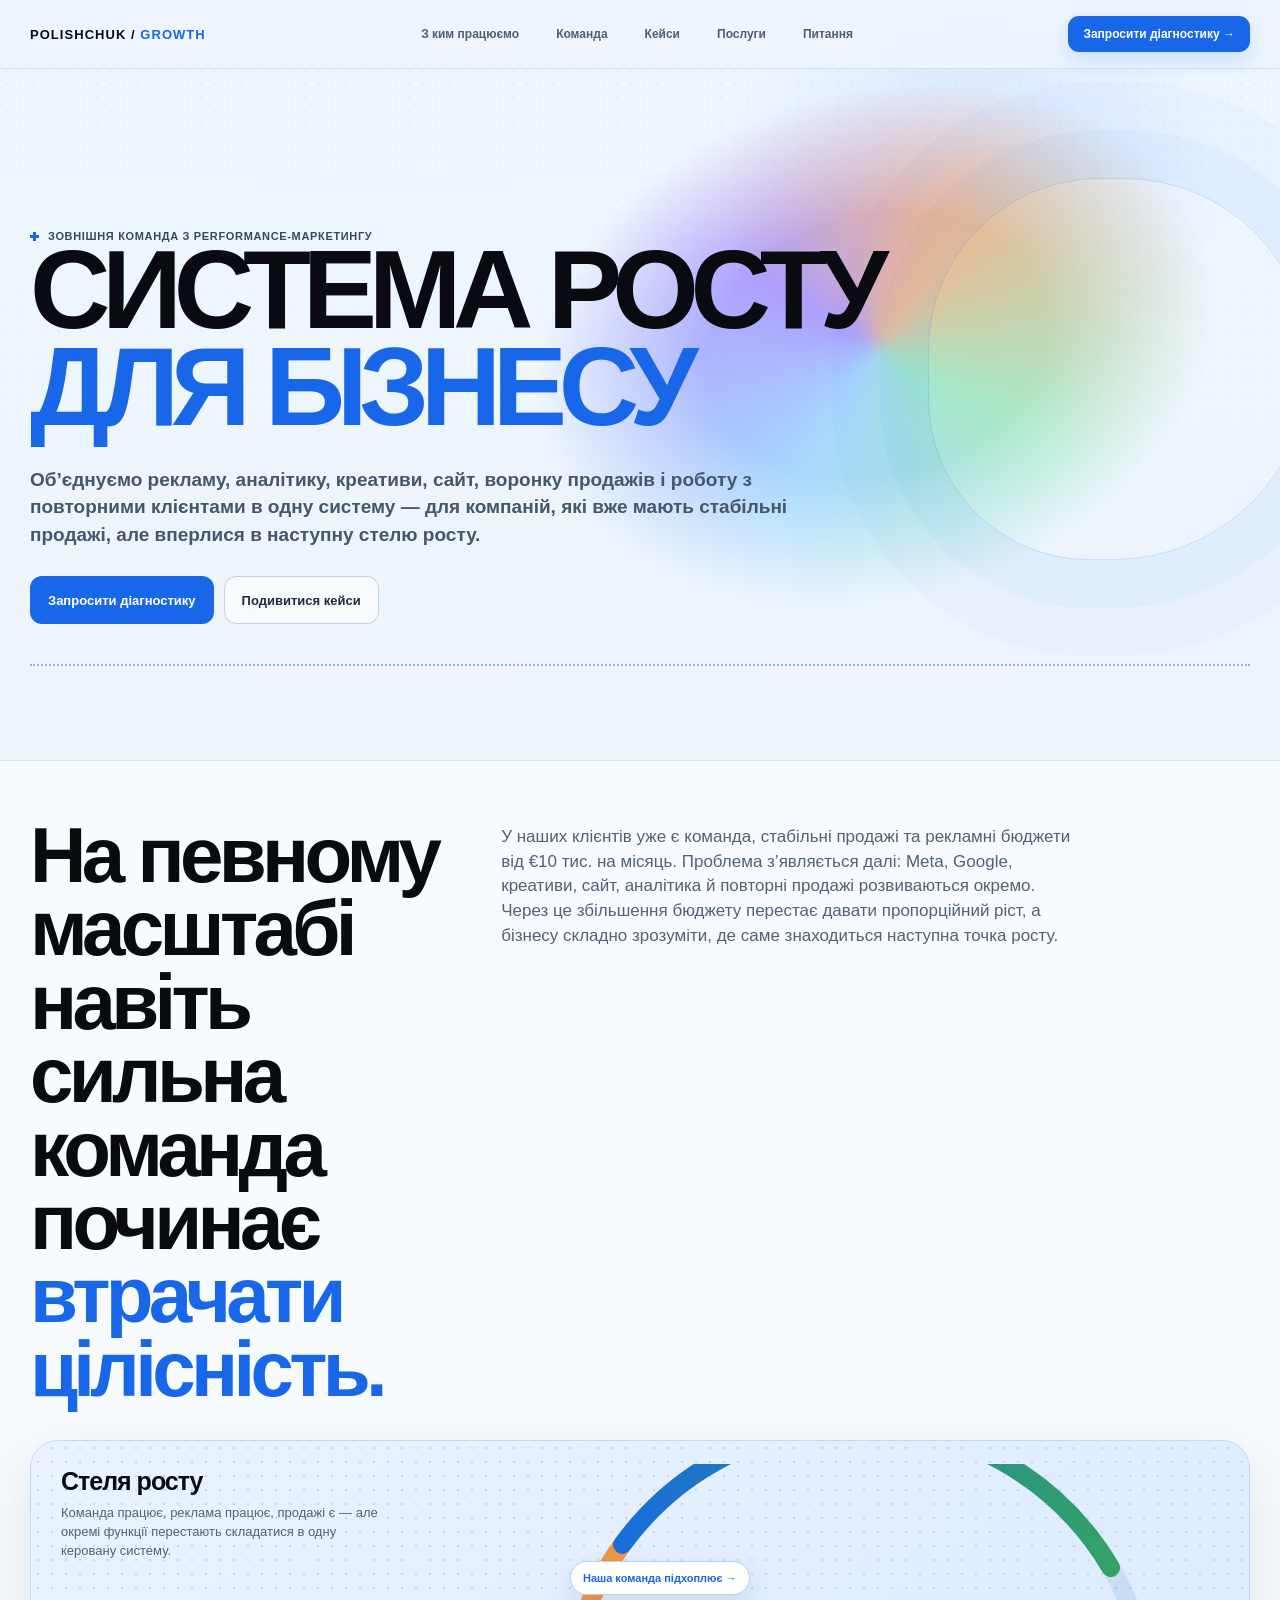
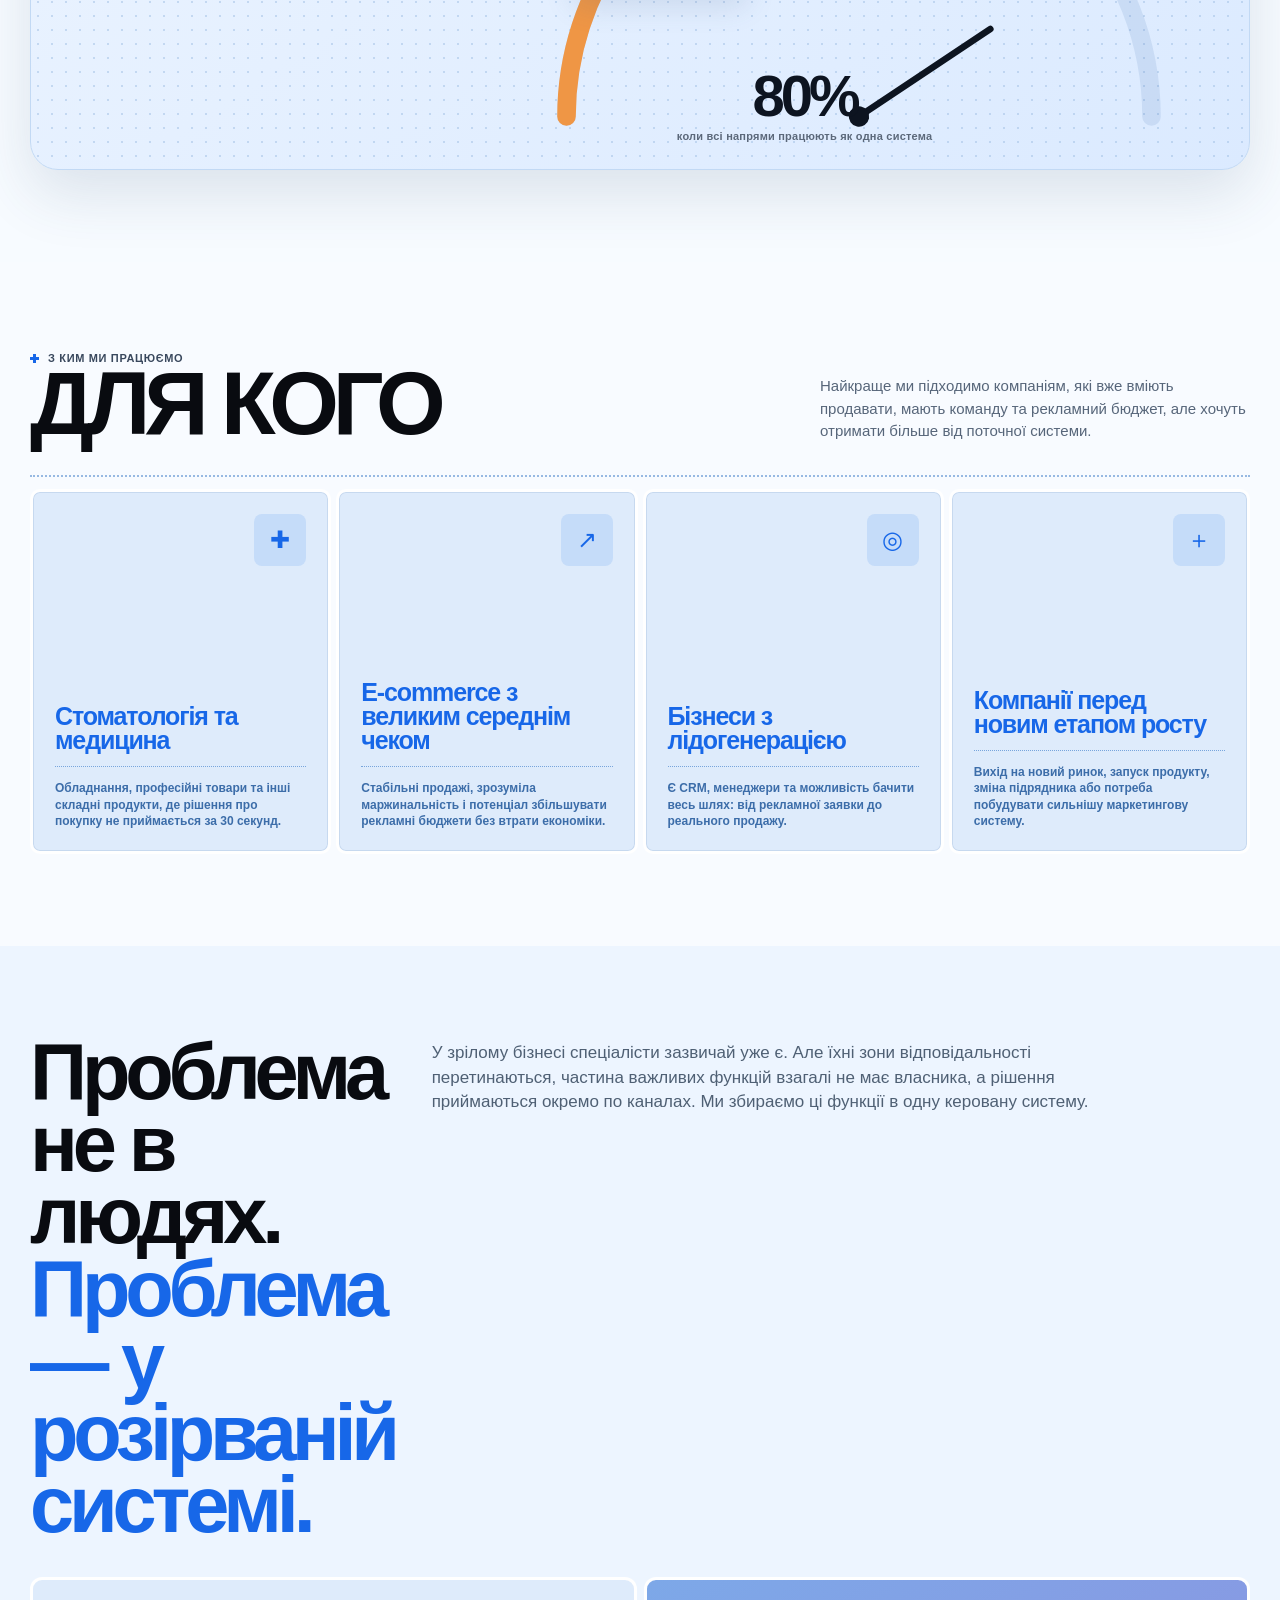
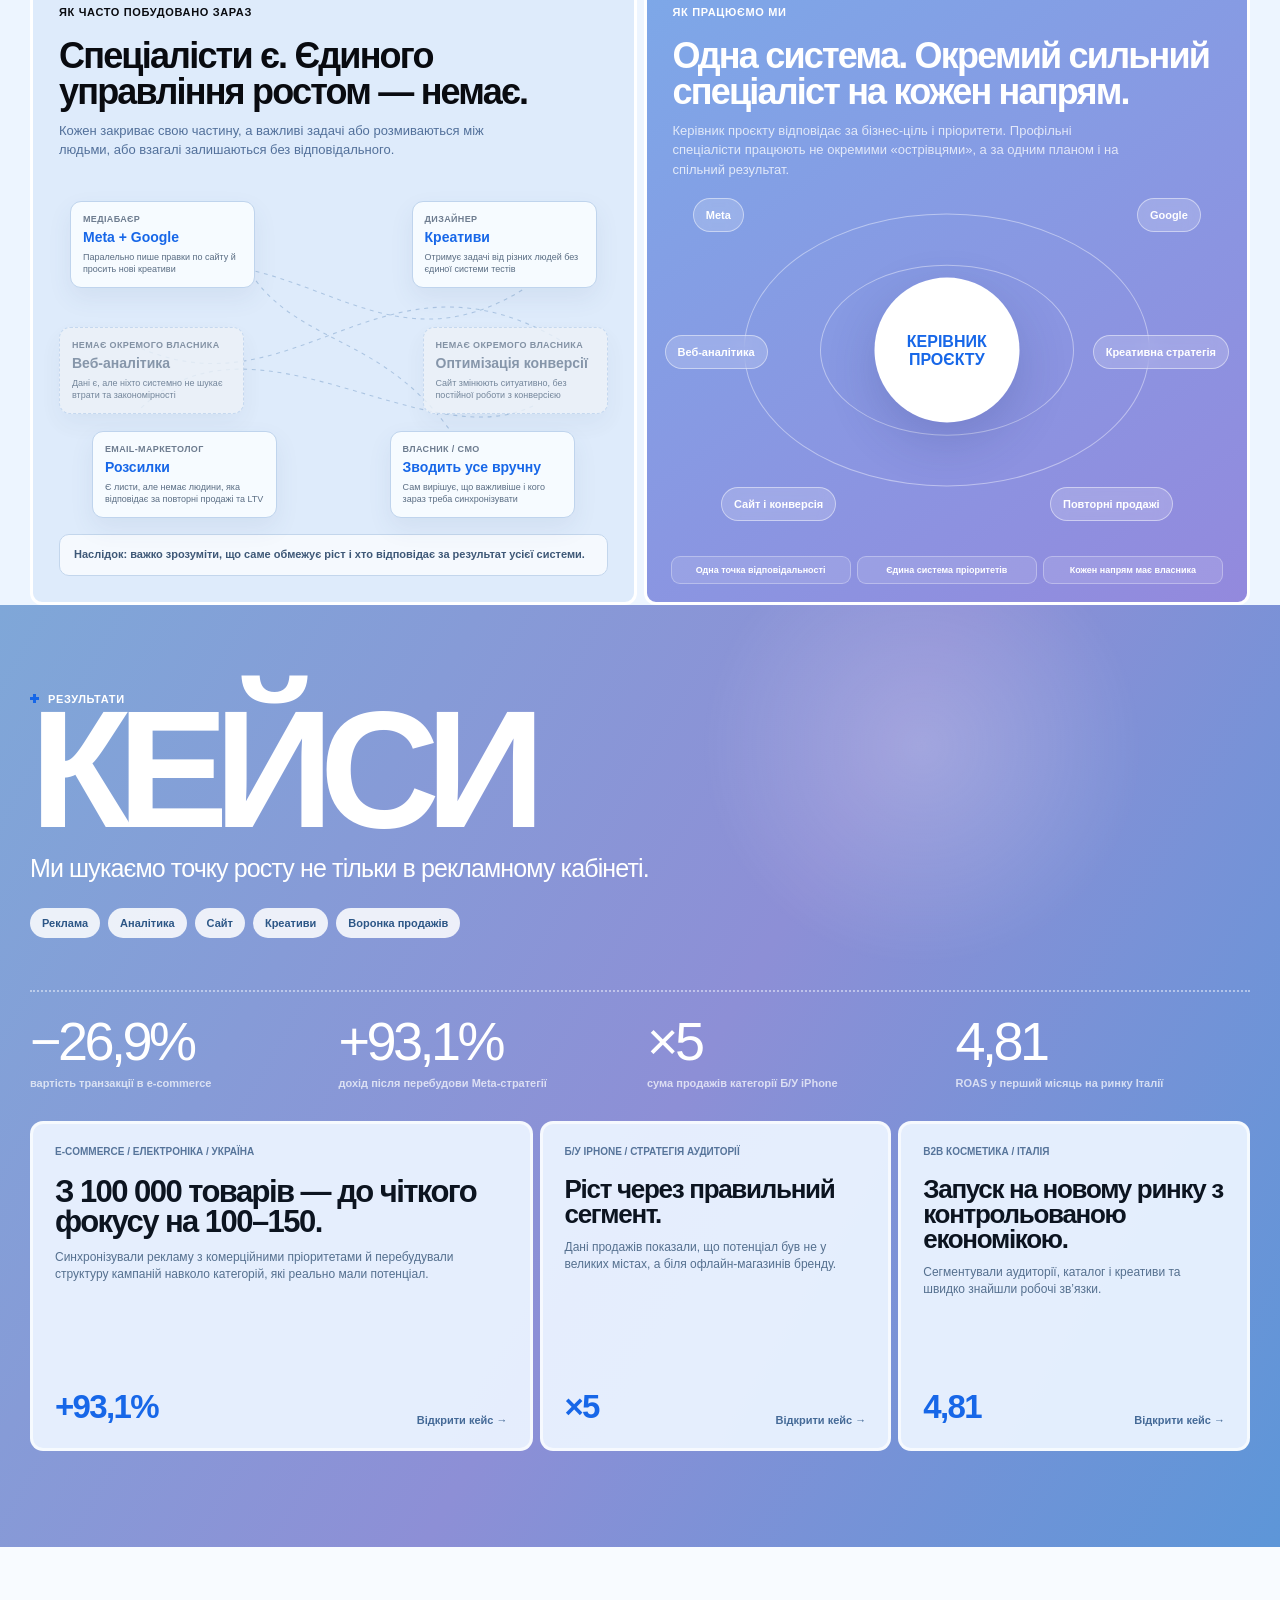
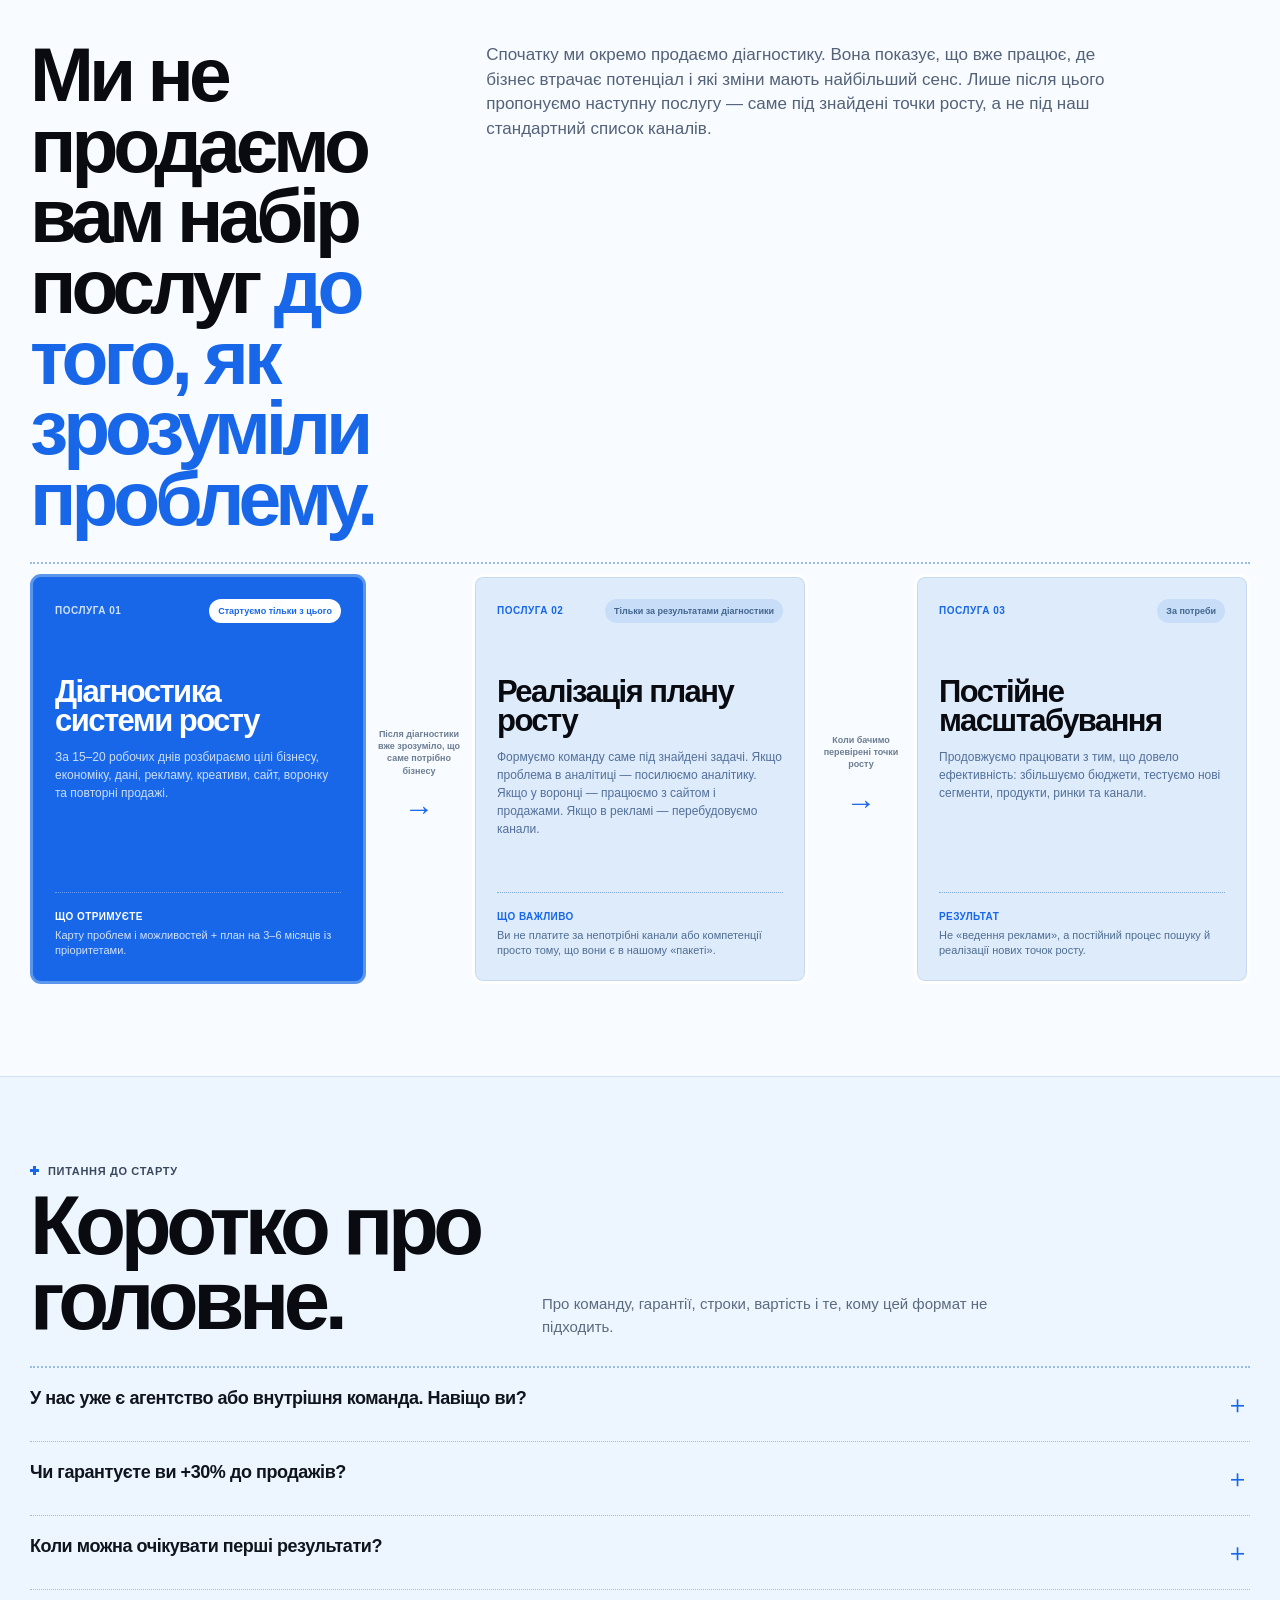
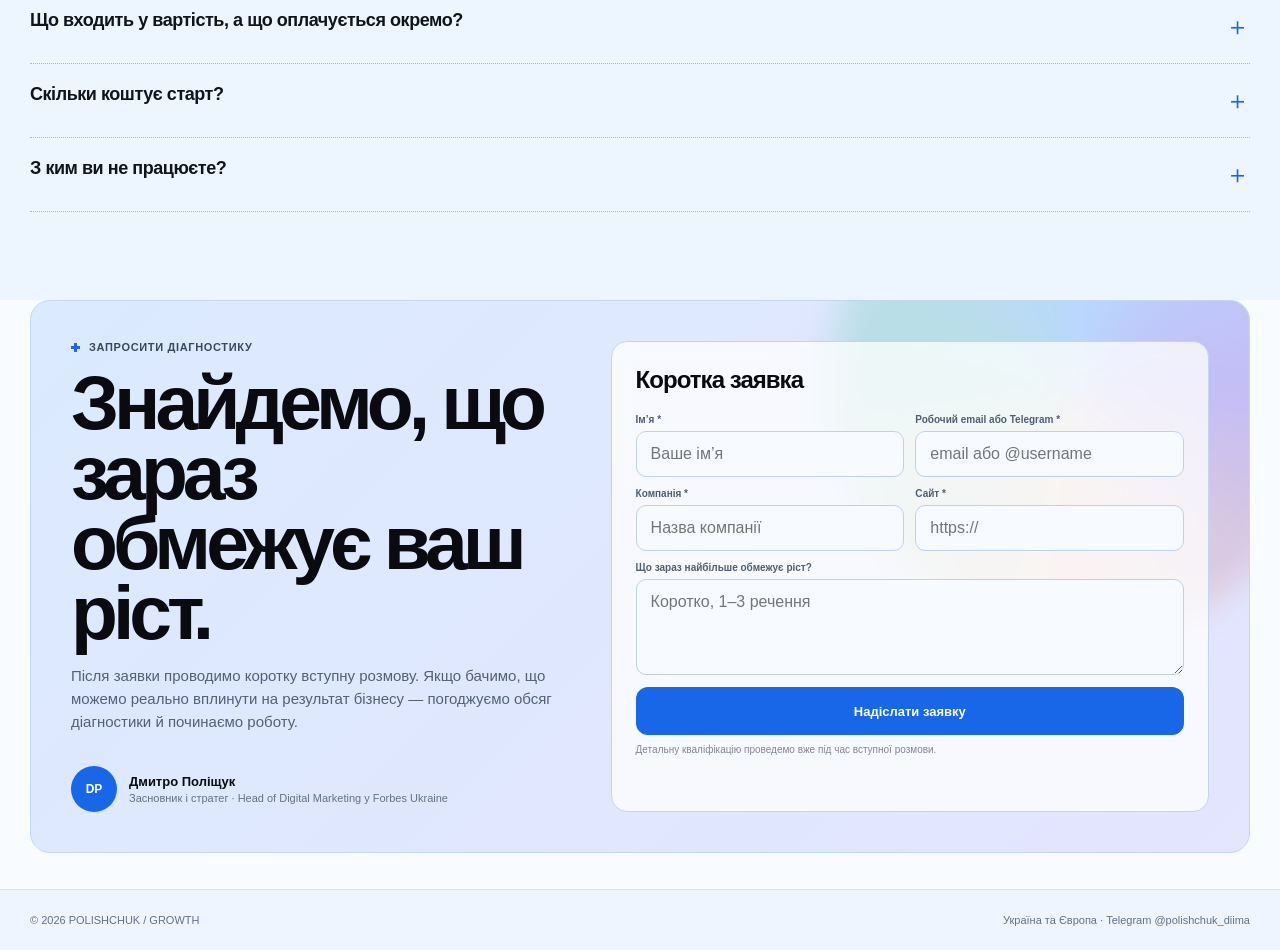
==== index.html @ 1a9730dd "Rename polishchuk-growth-v4-edits.html to index.html" ====
<!doctype html>
<html lang="uk">
<head>
  <meta charset="utf-8">
  <meta name="viewport" content="width=device-width,initial-scale=1">
  <meta name="description" content="Зовнішня команда з performance-маркетингу для бізнесів зі стабільними продажами, які хочуть перейти до наступного етапу росту.">
  <meta name="theme-color" content="#eef5ff">
  <title>POLISHCHUK / GROWTH — зовнішня performance-команда</title>
  <style>
    :root{
      --bg:#eef5ff;
      --bg2:#e3efff;
      --paper:#f8fbff;
      --white:#ffffff;
      --ink:#090b10;
      --blue:#1767e8;
      --blue2:#2f72df;
      --blue-soft:#cfe2ff;
      --muted:#6e7a8c;
      --line:#a9c8ef;
      --orange:#ef9645;
      --green:#35a65d;
      --violet:#7b56dd;
      --shadow:0 24px 60px rgba(48,77,112,.14);
      --r:22px;
      --max:1220px;
    }

    *{box-sizing:border-box}
    html{scroll-behavior:smooth}
    body{
      margin:0;
      font-family:Arial,Helvetica,sans-serif;
      color:var(--ink);
      background:var(--bg);
      -webkit-font-smoothing:antialiased;
      text-rendering:optimizeLegibility;
    }
    body.modal-open{overflow:hidden}
    a{text-decoration:none;color:inherit}
    button,input,textarea{font:inherit}
    button{cursor:pointer}
    .container{width:min(calc(100% - 40px),var(--max));margin:auto}

    .nav{
      position:fixed;z-index:100;inset:0 0 auto 0;
      background:rgba(238,245,255,.88);
      backdrop-filter:blur(15px);
      border-bottom:1px solid rgba(120,165,220,.28);
    }
    .nav-inner{height:68px;display:flex;align-items:center;justify-content:space-between;gap:18px}
    .brand{font-size:13px;font-weight:900;letter-spacing:.08em}
    .brand b{color:var(--blue)}
    .nav-links{display:flex;gap:9px;align-items:center}
    .nav-links a{
      padding:11px 13px;border:1px solid transparent;border-radius:11px;
      font-size:12px;font-weight:800;color:#4e5e72;transition:.2s
    }
    .nav-links a:hover{border-color:#b7d0ef;background:rgba(255,255,255,.55);color:#0b111b}
    .nav-cta{
      display:inline-flex;align-items:center;gap:10px;padding:11px 15px;border-radius:11px;
      background:var(--blue);color:#fff;font-size:12px;font-weight:900;
      box-shadow:0 8px 22px rgba(23,103,232,.18)
    }
    .menu{display:none;border:0;background:transparent;font-size:23px;color:#111}

    .eyebrow{
      display:flex;align-items:center;gap:9px;
      color:#39485d;font-size:11px;font-weight:900;text-transform:uppercase;letter-spacing:.06em
    }
    .eyebrow:before{
      content:"";width:9px;height:9px;background:
      linear-gradient(90deg,transparent 35%,var(--blue) 35% 65%,transparent 65%),
      linear-gradient(transparent 35%,var(--blue) 35% 65%,transparent 65%);
    }

    /* HERO */
    .hero{
      min-height:900px;padding:108px 0 42px;position:relative;overflow:hidden;
      background:
        radial-gradient(circle at 76% 25%,rgba(84,138,255,.18),transparent 22%),
        linear-gradient(180deg,#eef6ff,#edf4fb);
    }
    .hero:before{
      content:"";position:absolute;inset:0;opacity:.36;pointer-events:none;
      background-image:
        radial-gradient(circle,rgba(48,98,163,.16) 1px,transparent 1.2px);
      background-size:13px 13px;
      mask-image:linear-gradient(to bottom,black,transparent 86%);
    }
    .hero:after{
      content:"";position:absolute;width:730px;height:540px;right:3%;top:76px;border-radius:48% 52% 45% 55%;
      background:conic-gradient(from 225deg,#7dc9ff,#8a6cff,#ff9d52,#7de4a8,#7dc9ff);
      filter:blur(8px);opacity:.62;transform:rotate(-16deg);
      mask-image:radial-gradient(ellipse,#000 34%,transparent 67%);
    }
    .hero-inner{position:relative;z-index:2;display:grid;grid-template-columns:1fr 325px;gap:42px;align-items:stretch}
    .hero-main{padding-top:128px;position:relative}
    h1{
      margin:0;max-width:900px;font-size:clamp(68px,8.7vw,124px);
      line-height:.87;letter-spacing:-.075em;font-weight:900;text-transform:uppercase;
    }
    h1 .blue{color:var(--blue)}
    .hero-lead{
      margin:30px 0 0;max-width:660px;font-size:19px;line-height:1.45;color:#46566b;font-weight:600
    }
    .hero-actions{margin-top:28px;display:flex;gap:10px;flex-wrap:wrap}
    .btn{
      display:inline-flex;align-items:center;justify-content:center;gap:9px;
      min-height:48px;padding:12px 17px;border-radius:12px;border:1px solid transparent;
      font-size:13px;font-weight:900;transition:.2s
    }
    .btn:hover{transform:translateY(-2px)}
    .btn-primary{background:var(--blue);color:#fff}
    .btn-light{background:rgba(255,255,255,.65);border-color:#bdd2ee;color:#1d2b3d}
    .hero-tags{margin-top:44px;display:flex;flex-wrap:wrap;gap:10px}
    .tag{
      display:inline-flex;align-items:center;gap:8px;padding:9px 12px;border-radius:999px;
      background:rgba(255,255,255,.7);border:1px solid rgba(97,143,199,.28);font-size:11px;font-weight:900;color:#53647a
    }
    .tag i{width:8px;height:8px;border-radius:50%;background:var(--blue)}
    .tag.orange i{background:var(--orange)} .tag.green i{background:var(--green)} .tag.violet i{background:var(--violet)}
    .hero-side{display:grid;grid-template-rows:1fr 1fr auto;gap:6px;padding-top:4px}
    .info-card{
      min-height:210px;padding:20px;border-radius:13px;background:rgba(235,244,255,.82);
      border:4px solid rgba(255,255,255,.78);box-shadow:0 0 0 1px #c7dbf3 inset;
      display:flex;flex-direction:column;justify-content:space-between
    }
    .info-card strong{font-size:34px;line-height:1;color:var(--blue);font-weight:500}
    .info-card span{font-size:11px;font-weight:900;text-transform:uppercase;color:#233246}
    .plus{font-size:28px;color:var(--blue);align-self:flex-end;font-weight:300}
    .hero-side-copy{
      padding:16px 2px 0;font-size:17px;line-height:1.05;font-weight:900;letter-spacing:-.03em;max-width:250px
    }
    .hero-bottom-line{position:relative;z-index:2;margin-top:40px;border-top:2px dotted #91b7e5;height:14px}

    /* METER */
    .meter-section{background:#f7fbff;padding:58px 0 92px;border-top:1px solid #d7e5f6}
    .meter-head{display:grid;grid-template-columns:.72fr 1.28fr;gap:50px;align-items:start}
    .meter-head h2{
      margin:0;font-size:clamp(48px,6.1vw,82px);line-height:.94;letter-spacing:-.06em;font-weight:900
    }
    .meter-head h2 span{color:var(--blue)}
    .meter-head p{margin:6px 0 0;font-size:17px;line-height:1.45;color:#526176;max-width:570px}
    .meter-card{
      margin-top:34px;position:relative;height:330px;border-radius:28px;overflow:hidden;
      background:linear-gradient(145deg,#eaf3ff,#dbeaff);
      border:1px solid #c2d9f4;box-shadow:var(--shadow)
    }
    .meter-card:before{
      content:"";position:absolute;inset:0;opacity:.45;
      background-image:radial-gradient(circle,#98b9df 1px,transparent 1.2px);background-size:14px 14px
    }
    .meter-copy{
      position:absolute;z-index:2;left:30px;top:26px;max-width:330px
    }
    .meter-copy strong{display:block;font-size:25px;letter-spacing:-.04em}
    .meter-copy span{display:block;margin-top:8px;color:#536278;font-size:13px;line-height:1.45}
    .meter-svg{position:absolute;right:0;bottom:-5px;width:min(66%,780px);height:310px}
    .meter-track,.meter-first,.meter-next{fill:none;stroke-linecap:round;stroke-width:20}
    .meter-track{stroke:rgba(26,84,153,.10)}
    .meter-first{stroke:var(--orange);stroke-dasharray:0 100;transition:stroke-dasharray 1s cubic-bezier(.2,.8,.2,1)}
    .meter-next{stroke:url(#meterGrad);stroke-dasharray:0 100;stroke-dashoffset:-20;opacity:0;transition:stroke-dasharray 1.25s cubic-bezier(.2,.8,.2,1),opacity .35s}
    .meter-card.phase1 .meter-first{stroke-dasharray:20 100}
    .meter-card.phase2 .meter-next{stroke-dasharray:63 100;opacity:1}
    .needle{transform-origin:420px 260px;transform:rotate(-88deg);transition:transform 1.15s cubic-bezier(.2,.8,.2,1)}
    .needle line{stroke:#0d1420;stroke-width:7;stroke-linecap:round}
    .needle circle{fill:#0d1420}
    .meter-value{
      position:absolute;z-index:3;right:26%;bottom:27px;text-align:center;
      font-size:58px;line-height:1;font-weight:900;letter-spacing:-.07em;color:#0d1420
    }
    .meter-value small{display:block;margin-top:6px;font-size:11px;letter-spacing:.02em;color:#5b687a;font-weight:800}
    .pickup{
      position:absolute;z-index:4;right:41%;top:120px;padding:10px 12px;border-radius:999px;
      background:#fff;border:1px solid #b9d0ed;font-size:11px;font-weight:900;color:var(--blue);
      opacity:0;transform:translateY(10px);transition:.45s;box-shadow:0 12px 28px rgba(64,97,136,.15)
    }
    .meter-card.phase2 .pickup{opacity:1;transform:none}

    /* WHO */
    .who{padding:90px 0 92px;background:#f8fbff}
    .section-top{display:flex;align-items:flex-end;justify-content:space-between;gap:40px;margin-bottom:32px}
    .section-top h2{
      margin:0;font-size:clamp(58px,7vw,98px);line-height:.88;letter-spacing:-.07em;font-weight:900;text-transform:uppercase
    }
    .section-top p{margin:0;max-width:430px;color:#57667a;font-size:15px;line-height:1.5}
    .who-grid{border-top:2px dotted #97b9e2;padding-top:12px;display:grid;grid-template-columns:repeat(4,1fr);gap:5px}
    .who-card{
      min-height:365px;background:#deebfb;border-radius:10px;padding:22px;
      display:flex;flex-direction:column;justify-content:space-between;border:3px solid #fff;
      box-shadow:0 0 0 1px #c7d9ef inset
    }
    .who-icon{
      width:52px;height:52px;border-radius:8px;background:#c5dcf9;display:grid;place-items:center;
      color:var(--blue);font-size:24px;align-self:flex-end
    }
    .who-card h3{margin:0 0 14px;color:var(--blue);font-size:25px;line-height:.96;letter-spacing:-.045em}
    .who-card p{margin:0;padding-top:13px;border-top:1px dotted #78a5dc;color:#3c6da9;font-size:12px;line-height:1.35;font-weight:700}

    /* TEAM */
    .team{padding:90px 0 0;background:#edf5ff}
    .team-intro{
      display:grid;grid-template-columns:.62fr 1.38fr;gap:34px;align-items:start;margin-bottom:36px
    }
    .team-intro h2{
      margin:0;font-size:clamp(48px,6.2vw,84px);line-height:.91;letter-spacing:-.065em;font-weight:900
    }
    .team-intro h2 span{color:var(--blue)}
    .team-intro p{margin:5px 0 0;color:#4f6074;font-size:17px;line-height:1.45;max-width:690px}
    .team-board{display:grid;grid-template-columns:.88fr 1.12fr;gap:7px}
    .team-box{min-height:540px;background:#dbeafa;border-radius:12px;border:3px solid #fff;padding:26px;position:relative;overflow:hidden}
    .team-box.ours{background:linear-gradient(145deg,#7da8e8,#9389dd);color:#fff}
    .small-label{font-size:11px;font-weight:900;text-transform:uppercase;letter-spacing:.06em}
    .team-box h3{margin:20px 0 12px;font-size:36px;line-height:.98;letter-spacing:-.05em}
    .team-box>p{margin:0;color:#52709a;font-size:13px;line-height:1.5;max-width:470px}
    .team-box.ours>p{color:rgba(255,255,255,.76)}
    .generalist-stack{margin-top:28px;display:grid;gap:8px;max-width:480px}
    .generalist-head{
      display:flex;align-items:center;gap:12px;padding:13px;background:#eef5ff;border-radius:12px;color:#142136
    }
    .generalist-avatar{width:42px;height:42px;border-radius:9px;background:var(--blue);color:#fff;display:grid;place-items:center;font-size:11px;font-weight:900}
    .generalist-head strong{display:block;font-size:14px}.generalist-head span{font-size:10px;color:#748297}
    .task{
      display:flex;align-items:center;justify-content:space-between;padding:12px 13px;background:#eef5ff;border-radius:10px;
      color:#285789;font-size:12px;font-weight:800
    }
    .task b{font-size:10px;color:#a56b34;font-weight:900}
    .team-visual{position:absolute;inset:175px 18px 18px}
    .hub{
      position:absolute;left:50%;top:50%;transform:translate(-50%,-50%);
      width:145px;height:145px;border-radius:50%;background:#fff;color:var(--blue);
      display:grid;place-items:center;text-align:center;font-weight:900;box-shadow:0 18px 50px rgba(35,50,113,.2)
    }
    .node{
      position:absolute;padding:10px 12px;border:1px solid rgba(255,255,255,.46);border-radius:999px;
      background:rgba(255,255,255,.18);backdrop-filter:blur(8px);font-size:11px;font-weight:900;white-space:nowrap
    }
    .n1{left:5%;top:10%}.n2{right:5%;top:10%}.n3{left:0;top:46%}.n4{right:0;top:46%}.n5{left:10%;bottom:5%}.n6{right:10%;bottom:5%}
    .line{
      position:absolute;left:50%;top:50%;width:44%;height:44%;transform:translate(-50%,-50%);
      border:1px solid rgba(255,255,255,.38);border-radius:50%
    }
    .line.two{width:64%;height:64%}

    /* PROOF */
    .proof{
      padding:88px 0 96px;background:
        radial-gradient(circle at 72% 15%,rgba(255,255,255,.2),transparent 18%),
        linear-gradient(120deg,#7fa7d8,#8d8fd6 53%,#5d96d8);
      color:#fff
    }
    .proof-top{display:flex;justify-content:space-between;gap:30px;align-items:flex-start}
    .proof-top h2{
      margin:0;max-width:900px;font-size:clamp(54px,7vw,94px);line-height:.92;letter-spacing:-.065em;font-weight:500
    }
    .proof-top h2 span{color:rgba(255,255,255,.38)}
    .proof-tags{display:flex;gap:8px;flex-wrap:wrap;margin-top:26px}
    .proof-tag{padding:9px 12px;border-radius:999px;background:rgba(255,255,255,.85);color:#2c5686;font-size:11px;font-weight:900}
    .stats{margin-top:52px;border-top:2px dotted rgba(255,255,255,.45);padding-top:18px;display:grid;grid-template-columns:repeat(4,1fr);gap:14px}
    .stat strong{display:block;font-size:54px;letter-spacing:-.065em;font-weight:500}
    .stat span{display:block;margin-top:5px;color:rgba(255,255,255,.7);font-size:11px;font-weight:800}
    .case-grid{margin-top:32px;display:grid;grid-template-columns:1.25fr .875fr .875fr;gap:7px}
    .case{
      min-height:330px;border-radius:13px;background:rgba(235,244,255,.94);color:#0c1420;border:3px solid rgba(255,255,255,.65);
      padding:22px;display:flex;flex-direction:column;justify-content:space-between;transition:.2s;cursor:pointer
    }
    .case:hover{transform:translateY(-4px)}
    .case-label{font-size:10px;text-transform:uppercase;font-weight:900;color:#56749a}
    .case h3{margin:20px 0 12px;font-size:31px;line-height:.96;letter-spacing:-.05em}
    .case:not(:first-child) h3{font-size:26px}
    .case p{margin:0;color:#55708f;font-size:12px;line-height:1.45}
    .case-foot{display:flex;justify-content:space-between;align-items:flex-end;gap:14px;margin-top:20px}
    .case-foot strong{font-size:33px;color:var(--blue);letter-spacing:-.05em}
    .case-foot span{font-size:11px;font-weight:900;color:#456a97}

    /* PROCESS */
    .process{padding:92px 0;background:#f8fbff}
    .process-head{display:grid;grid-template-columns:.7fr 1.3fr;gap:45px;align-items:start;margin-bottom:28px}
    .process-head h2{margin:0;font-size:clamp(48px,6vw,82px);line-height:.92;letter-spacing:-.065em}
    .process-head p{margin:4px 0 0;color:#536278;font-size:17px;line-height:1.45;max-width:650px}
    .steps{border-top:2px dotted #9bbce4;display:grid;grid-template-columns:repeat(3,1fr);gap:6px;padding-top:9px}
    .step{min-height:310px;padding:22px;background:#deebfb;border-radius:10px;border:3px solid #fff;box-shadow:0 0 0 1px #c7d9ef inset}
    .step-no{font-size:11px;color:var(--blue);font-weight:900}
    .step h3{margin:54px 0 12px;font-size:30px;letter-spacing:-.045em}
    .step p{margin:0;color:#52709a;font-size:13px;line-height:1.5}
    .step strong{display:block;margin-top:23px;padding-top:13px;border-top:1px dotted #82aadb;color:#255d9f;font-size:12px}

    /* CTA */
    .cta{padding:0 0 36px;background:#f8fbff}
    .cta-card{
      position:relative;overflow:hidden;min-height:520px;border-radius:20px;
      background:linear-gradient(135deg,#dbeaff,#e4e5ff);
      border:1px solid #c3d7f0;padding:40px;display:grid;grid-template-columns:.9fr 1.1fr;gap:50px
    }
    .cta-card:after{
      content:"";position:absolute;width:500px;height:500px;right:-80px;top:-160px;border-radius:50%;
      background:conic-gradient(#67b8ff,#8665e2,#ffad67,#6bcf9c,#67b8ff);filter:blur(18px);opacity:.32
    }
    .cta-copy{position:relative;z-index:2}
    .cta h2{margin:15px 0 16px;font-size:clamp(48px,6vw,82px);line-height:.91;letter-spacing:-.065em}
    .cta p{margin:0;color:#526176;font-size:15px;line-height:1.55;max-width:520px}
    .founder{margin-top:32px;display:flex;align-items:center;gap:12px}
    .founder-avatar{width:46px;height:46px;border-radius:50%;background:var(--blue);color:#fff;display:grid;place-items:center;font-weight:900;font-size:12px}
    .founder strong{display:block;font-size:13px}.founder span{display:block;margin-top:3px;font-size:11px;color:#637287}
    .form{position:relative;z-index:2;background:rgba(255,255,255,.75);backdrop-filter:blur(10px);border:1px solid #c2d5ed;border-radius:16px;padding:24px}
    .form h3{margin:0 0 20px;font-size:24px;letter-spacing:-.04em}
    .fields{display:grid;grid-template-columns:1fr 1fr;gap:11px}
    .field{display:grid;gap:6px}
    .field.full{grid-column:1/-1}
    .field label{font-size:10px;font-weight:900;color:#4f5e72}
    .field input,.field textarea{
      width:100%;padding:13px 14px;border-radius:10px;border:1px solid #bfd1e8;background:#f7fbff;outline:none;color:#0b1119
    }
    .field input:focus,.field textarea:focus{border-color:#5d91d7;box-shadow:0 0 0 4px rgba(59,117,197,.12)}
    .field textarea{min-height:96px;resize:vertical}
    .form .btn{width:100%;margin-top:12px}
    .form-note{margin-top:9px;font-size:10px;color:#7c8796}
    .status{display:none;margin-top:10px;padding:10px;border-radius:10px;background:#e7eff9;color:#4d6077;font-size:11px}
    .status.show{display:block}

    footer{padding:24px 0;background:#eef5ff;border-top:1px solid #d3e2f3;color:#637287;font-size:11px}
    .footer-inner{display:flex;justify-content:space-between;gap:20px}

    /* modal */
    .modal{display:none;position:fixed;z-index:500;inset:0;background:rgba(20,35,52,.56);backdrop-filter:blur(12px);padding:18px}
    .modal.open{display:block}
    .dialog{width:min(100%,950px);max-height:calc(100vh - 36px);overflow:auto;margin:auto;background:#f6fbff;border-radius:18px;box-shadow:0 30px 90px rgba(24,54,90,.25)}
    .modal-head{position:sticky;top:0;z-index:2;display:flex;align-items:center;justify-content:space-between;padding:15px 18px;background:rgba(246,251,255,.9);backdrop-filter:blur(10px);border-bottom:1px solid #cfe0f2}
    .close{width:38px;height:38px;border-radius:10px;border:1px solid #c7d9ef;background:#fff}
    .modal-body{padding:34px}
    .modal-body h2{margin:14px 0 16px;font-size:clamp(38px,5vw,65px);line-height:.95;letter-spacing:-.06em}
    .modal-lead{max-width:760px;color:#56667a;font-size:16px;line-height:1.55}
    .modal-metrics{display:grid;grid-template-columns:repeat(4,1fr);gap:8px;margin:26px 0}
    .modal-metric{padding:15px;background:#deebfb;border-radius:10px}
    .modal-metric strong{display:block;color:var(--blue);font-size:27px}.modal-metric span{font-size:10px;color:#59779a}
    .modal-section{padding:20px 0;border-top:1px dotted #9ebee4}
    .modal-section h3{margin:0 0 8px;font-size:20px}.modal-section p{margin:0;color:#59697d;line-height:1.6}
    .reveal{opacity:0;transform:translateY(16px);transition:opacity .6s ease,transform .6s ease}
    .reveal.on{opacity:1;transform:none}

    @media(max-width:980px){
      .nav-links,.nav-cta{display:none}.menu{display:block}
      .hero{min-height:auto}.hero-inner{grid-template-columns:1fr}.hero-main{padding-top:70px}
      .hero-side{grid-template-columns:1fr 1fr;grid-template-rows:auto auto}.hero-side-copy{grid-column:1/-1}
      .info-card{min-height:170px}
      .meter-head,.team-intro,.process-head,.cta-card{grid-template-columns:1fr}
      .meter-card{height:460px}.meter-copy{max-width:480px}.meter-svg{width:100%;height:300px}.meter-value{right:38%}
      .who-grid{grid-template-columns:1fr 1fr}.team-board{grid-template-columns:1fr}.case-grid{grid-template-columns:1fr}
      .stats{grid-template-columns:1fr 1fr}.steps{grid-template-columns:1fr}
    }

    @media(max-width:640px){
      .container{width:min(calc(100% - 20px),var(--max))}
      .nav-inner{height:62px}
      .hero{padding-top:86px}
      h1{font-size:55px}
      .hero-lead{font-size:16px}
      .hero-actions{flex-direction:column}.btn{width:100%}
      .hero-side{grid-template-columns:1fr}.info-card{min-height:145px}
      .meter-section,.who,.team,.proof,.process{padding:66px 0}
      .meter-head h2,.section-top h2,.team-intro h2,.process-head h2{font-size:45px}
      .meter-card{height:430px}.meter-copy{left:18px;right:18px;top:18px}.meter-svg{height:250px}.meter-value{right:28%;font-size:48px}.pickup{right:30%;top:176px}
      .who-grid{grid-template-columns:1fr}.who-card{min-height:270px}
      .team-box{min-height:500px;padding:20px}.team-box.ours{min-height:530px}.team-visual{inset:185px 8px 10px}
      .hub{width:118px;height:118px;font-size:12px}.node{font-size:9px;padding:8px 9px}
      .proof-top{display:block}.proof-top h2{font-size:47px}.stats{grid-template-columns:1fr 1fr}.stat strong{font-size:43px}
      .process-head p{font-size:15px}.step{min-height:240px}.step h3{margin-top:35px}
      .cta-card{padding:24px}.cta h2{font-size:47px}.fields{grid-template-columns:1fr}.field.full{grid-column:auto}
      .footer-inner{flex-direction:column}
      .modal{padding:0}.dialog{min-height:100vh;max-height:100vh;border-radius:0}.modal-body{padding:26px 16px}.modal-metrics{grid-template-columns:1fr 1fr}
    }

    @media(prefers-reduced-motion:reduce){
      *{transition-duration:.01ms!important;animation-duration:.01ms!important}
      html{scroll-behavior:auto}
    }
  
    /* Revised hero */
    .hero{min-height:760px}
    .hero-inner-simple{display:block;position:relative;z-index:2}
    .hero-inner-simple .hero-main{padding-top:122px;max-width:1040px}
    .hero-inner-simple .hero-lead{max-width:790px}
    .hero-inner-simple:after{
      content:"";position:absolute;right:-60px;top:70px;width:380px;height:380px;border-radius:48% 52% 55% 45%;
      border:1px solid rgba(23,103,232,.18);
      box-shadow:0 0 0 48px rgba(23,103,232,.035),0 0 0 96px rgba(23,103,232,.025);
      z-index:-1
    }

    /* Clearer team comparison */
    .team-board-v2{grid-template-columns:1fr 1fr}
    .team-box.chaos{background:#deebfb}
    .chaos-map{position:relative;height:330px;margin-top:28px}
    .chaos-lines{position:absolute;inset:0;width:100%;height:100%;z-index:0}
    .chaos-lines path{fill:none;stroke:#8eafd4;stroke-width:1.4;stroke-dasharray:5 6;opacity:.62}
    .chaos-card{
      position:absolute;z-index:2;width:185px;padding:12px;border-radius:11px;background:#f6fbff;border:1px solid #bfd4ed;
      box-shadow:0 10px 24px rgba(58,91,126,.08)
    }
    .chaos-card span{display:block;color:#6d7c8f;font-size:9px;font-weight:900;text-transform:uppercase;letter-spacing:.04em}
    .chaos-card strong{display:block;margin-top:5px;color:#1767e8;font-size:14px}
    .chaos-card small{display:block;margin-top:6px;color:#5a6d83;font-size:9px;line-height:1.35}
    .chaos-card.muted-card{background:#edf2f8;border-style:dashed;opacity:.8}
    .chaos-card.muted-card strong{color:#718196}
    .chaos-card.c1{left:2%;top:4%}.chaos-card.c2{right:2%;top:4%}
    .chaos-card.c3{left:0;top:42%}.chaos-card.c4{right:0;top:42%}
    .chaos-card.c5{left:6%;bottom:0}.chaos-card.c6{right:6%;bottom:0}
    .chaos-result{
      margin-top:16px;padding:12px 14px;border-radius:10px;background:#f5f9fe;border:1px solid #c3d6ec;
      color:#3e5877;font-size:11px;font-weight:800;line-height:1.45
    }
    .team-visual-v2{inset:180px 18px 62px}
    .system-ring{position:absolute;left:50%;top:50%;transform:translate(-50%,-50%);border:1px solid rgba(255,255,255,.42);border-radius:50%}
    .ring-one{width:45%;height:45%}.ring-two{width:72%;height:72%}
    .system-result{
      position:absolute;left:24px;right:24px;bottom:18px;display:grid;grid-template-columns:repeat(3,1fr);gap:6px
    }
    .system-result span{
      padding:8px;border-radius:9px;border:1px solid rgba(255,255,255,.3);background:rgba(255,255,255,.12);
      text-align:center;font-size:9px;font-weight:900
    }

    /* Cases heading */
    .proof-top-cases{display:block}
    .cases-title{font-size:clamp(86px,13vw,176px)!important;line-height:.78!important;font-weight:900!important;letter-spacing:-.085em!important}
    .cases-subtitle{margin:20px 0 0;max-width:700px;font-size:25px;line-height:1.1;color:#fff;font-weight:500;letter-spacing:-.035em}

    /* Services are separate products, not a forced sequence */
    .services-head h2 span{color:var(--blue)}
    .service-flow{display:grid;grid-template-columns:1fr 90px 1fr 90px 1fr;gap:8px;align-items:stretch;border-top:2px dotted #9bbce4;padding-top:10px}
    .service-card{
      min-height:410px;padding:22px;border-radius:11px;background:#deebfb;border:3px solid #fff;box-shadow:0 0 0 1px #c7d9ef inset;
      display:flex;flex-direction:column
    }
    .service-card.service-primary{background:#1767e8;color:#fff;box-shadow:none;border-color:#5b96ec}
    .service-top{display:flex;align-items:center;justify-content:space-between;gap:8px}
    .service-no{font-size:10px;font-weight:900;text-transform:uppercase;letter-spacing:.05em;color:#1767e8}
    .service-primary .service-no{color:#cfe2ff}
    .service-badge{padding:7px 9px;border-radius:999px;background:#fff;color:#1767e8;font-size:9px;font-weight:900}
    .service-badge.secondary{background:#c8ddf7;color:#42668f}
    .service-card h3{margin:54px 0 12px;font-size:31px;line-height:.96;letter-spacing:-.05em}
    .service-card p{margin:0;color:#52709a;font-size:12px;line-height:1.5}
    .service-primary p{color:rgba(255,255,255,.78)}
    .service-output{margin-top:auto;padding-top:18px;border-top:1px dotted #82aadb}
    .service-primary .service-output{border-top-color:rgba(255,255,255,.35)}
    .service-output strong{display:block;font-size:10px;text-transform:uppercase;letter-spacing:.04em;color:#1767e8}
    .service-primary .service-output strong{color:#fff}
    .service-output span{display:block;margin-top:6px;color:#4e6d92;font-size:11px;line-height:1.4}
    .service-primary .service-output span{color:rgba(255,255,255,.8)}
    .service-connector{display:flex;flex-direction:column;align-items:center;justify-content:center;text-align:center;color:#6b7d92;font-size:9px;line-height:1.35;font-weight:800}
    .service-arrow{margin-top:12px;color:#1767e8;font-size:30px;font-weight:400}

    /* FAQ */
    .faq-section{padding:88px 0;background:#edf5ff;border-top:1px solid #d2e1f3}
    .faq-head{display:grid;grid-template-columns:.8fr 1.2fr;gap:40px;align-items:end;margin-bottom:28px}
    .faq-head h2{margin:12px 0 0;font-size:clamp(50px,6.5vw,86px);line-height:.9;letter-spacing:-.065em}
    .faq-head p{margin:0;color:#5b6b7f;font-size:15px;line-height:1.5;max-width:520px}
    .faq{border-top:2px dotted #9bbce4}
    .faq-item{border-bottom:1px dotted #9bbce4}
    .faq-question{
      width:100%;border:0;background:transparent;color:#10151d;padding:20px 0;display:grid;grid-template-columns:1fr auto;gap:20px;
      text-align:left;font-size:18px;font-weight:900;letter-spacing:-.025em
    }
    .faq-icon{color:#1767e8;font-size:25px;font-weight:400;transition:transform .25s}
    .faq-answer{max-height:0;overflow:hidden;transition:max-height .35s ease}
    .faq-answer p{margin:0;padding:0 46px 20px 0;color:#5b6c80;font-size:13px;line-height:1.6;max-width:900px}
    .faq-item.open .faq-icon{transform:rotate(45deg)}

    @media(max-width:980px){
      .hero-inner-simple .hero-main{padding-top:70px}
      .team-board-v2{grid-template-columns:1fr}
      .service-flow{grid-template-columns:1fr}
      .service-connector{min-height:72px}
      .service-arrow{transform:rotate(90deg)}
      .faq-head{grid-template-columns:1fr}
    }
    @media(max-width:640px){
      .hero{min-height:auto}
      .hero-inner-simple:after{display:none}
      .chaos-map{height:600px}
      .chaos-card{width:46%}
      .chaos-card.c1{left:0;top:0}.chaos-card.c2{right:0;top:0}
      .chaos-card.c3{left:0;top:31%}.chaos-card.c4{right:0;top:31%}
      .chaos-card.c5{left:0;bottom:0}.chaos-card.c6{right:0;bottom:0}
      .team-box.ours{min-height:570px}
      .system-result{grid-template-columns:1fr;left:14px;right:14px}
      .cases-title{font-size:78px!important}
      .cases-subtitle{font-size:20px}
      .service-card{min-height:330px}
      .service-card h3{margin-top:38px}
      .faq-question{font-size:16px}
    }

</style>
</head>
<body>
<header class="nav">
  <div class="container nav-inner">
    <a href="#top" class="brand">POLISHCHUK / <b>GROWTH</b></a>
    <nav class="nav-links">
      <a href="#who">З ким працюємо</a>
      <a href="#team">Команда</a>
      <a href="#proof">Кейси</a>
      <a href="#process">Послуги</a>
      <a href="#faq">Питання</a>
    </nav>
    <a href="#contact" class="nav-cta">Запросити діагностику →</a>
    <button class="menu" id="menuBtn" aria-label="Відкрити меню">☰</button>
  </div>
</header>

<main id="top">
  <section class="hero">
    <div class="container hero-inner hero-inner-simple">
      <div class="hero-main reveal">
        <div class="eyebrow">Зовнішня команда з performance-маркетингу</div>
        <h1>Система росту <span class="blue">для бізнесу</span></h1>
        <p class="hero-lead">Об’єднуємо рекламу, аналітику, креативи, сайт, воронку продажів і роботу з повторними клієнтами в одну систему — для компаній, які вже мають стабільні продажі, але вперлися в наступну стелю росту.</p>
        <div class="hero-actions">
          <a href="#contact" class="btn btn-primary">Запросити діагностику</a>
          <a href="#proof" class="btn btn-light">Подивитися кейси</a>
        </div>
      </div>
    </div>
    <div class="container hero-bottom-line"></div>
  </section>

  <section class="meter-section">
    <div class="container">
      <div class="meter-head reveal">
        <h2>На певному масштабі навіть сильна команда починає <span>втрачати цілісність.</span></h2>
        <p>У наших клієнтів уже є команда, стабільні продажі та рекламні бюджети від €10 тис. на місяць. Проблема з’являється далі: Meta, Google, креативи, сайт, аналітика й повторні продажі розвиваються окремо. Через це збільшення бюджету перестає давати пропорційний ріст, а бізнесу складно зрозуміти, де саме знаходиться наступна точка росту.</p>
      </div>

      <div class="meter-card reveal" id="meterCard">
        <div class="meter-copy">
          <strong>Стеля росту</strong>
          <span>Команда працює, реклама працює, продажі є — але окремі функції перестають складатися в одну керовану систему.</span>
        </div>
        <div class="pickup">Наша команда підхоплює →</div>
        <svg class="meter-svg" viewBox="0 0 840 310" aria-hidden="true">
          <defs>
            <linearGradient id="meterGrad" x1="0" x2="1">
              <stop offset="0" stop-color="#1767e8"/>
              <stop offset="1" stop-color="#35a65d"/>
            </linearGradient>
          </defs>
          <path class="meter-track" d="M105 260 A315 315 0 0 1 735 260" pathLength="100"/>
          <path class="meter-first" d="M105 260 A315 315 0 0 1 735 260" pathLength="100"/>
          <path class="meter-next" d="M105 260 A315 315 0 0 1 735 260" pathLength="100"/>
          <g class="needle" id="needle">
            <line x1="420" y1="260" x2="420" y2="90"/>
            <circle cx="420" cy="260" r="11"/>
          </g>
        </svg>
        <div class="meter-value"><span id="meterValue">0</span>%<small id="meterState">коли кожен напрям живе окремо</small></div>
      </div>
    </div>
  </section>

  <section class="who" id="who">
    <div class="container">
      <div class="section-top reveal">
        <div>
          <div class="eyebrow">З ким ми працюємо</div>
          <h2>Для кого</h2>
        </div>
        <p>Найкраще ми підходимо компаніям, які вже вміють продавати, мають команду та рекламний бюджет, але хочуть отримати більше від поточної системи.</p>
      </div>

      <div class="who-grid">
        <article class="who-card reveal">
          <div class="who-icon">✚</div>
          <div>
            <h3>Стоматологія та медицина</h3>
            <p>Обладнання, професійні товари та інші складні продукти, де рішення про покупку не приймається за 30 секунд.</p>
          </div>
        </article>
        <article class="who-card reveal">
          <div class="who-icon">↗</div>
          <div>
            <h3>E-commerce з великим середнім чеком</h3>
            <p>Стабільні продажі, зрозуміла маржинальність і потенціал збільшувати рекламні бюджети без втрати економіки.</p>
          </div>
        </article>
        <article class="who-card reveal">
          <div class="who-icon">◎</div>
          <div>
            <h3>Бізнеси з лідогенерацією</h3>
            <p>Є CRM, менеджери та можливість бачити весь шлях: від рекламної заявки до реального продажу.</p>
          </div>
        </article>
        <article class="who-card reveal">
          <div class="who-icon">＋</div>
          <div>
            <h3>Компанії перед новим етапом росту</h3>
            <p>Вихід на новий ринок, запуск продукту, зміна підрядника або потреба побудувати сильнішу маркетингову систему.</p>
          </div>
        </article>
      </div>
    </div>
  </section>

  <section class="team" id="team">
    <div class="container">
      <div class="team-intro reveal">
        <h2>Проблема не в людях. <span>Проблема — у розірваній системі.</span></h2>
        <p>У зрілому бізнесі спеціалісти зазвичай уже є. Але їхні зони відповідальності перетинаються, частина важливих функцій взагалі не має власника, а рішення приймаються окремо по каналах. Ми збираємо ці функції в одну керовану систему.</p>
      </div>

      <div class="team-board team-board-v2">
        <div class="team-box chaos reveal">
          <div class="small-label">Як часто побудовано зараз</div>
          <h3>Спеціалісти є. Єдиного управління ростом — немає.</h3>
          <p>Кожен закриває свою частину, а важливі задачі або розмиваються між людьми, або взагалі залишаються без відповідального.</p>

          <div class="chaos-map">
            <div class="chaos-card c1">
              <span>Медіабаєр</span>
              <strong>Meta + Google</strong>
              <small>Паралельно пише правки по сайту й просить нові креативи</small>
            </div>

            <div class="chaos-card c2">
              <span>Дизайнер</span>
              <strong>Креативи</strong>
              <small>Отримує задачі від різних людей без єдиної системи тестів</small>
            </div>

            <div class="chaos-card c3 muted-card">
              <span>Немає окремого власника</span>
              <strong>Веб-аналітика</strong>
              <small>Дані є, але ніхто системно не шукає втрати та закономірності</small>
            </div>

            <div class="chaos-card c4 muted-card">
              <span>Немає окремого власника</span>
              <strong>Оптимізація конверсії</strong>
              <small>Сайт змінюють ситуативно, без постійної роботи з конверсією</small>
            </div>

            <div class="chaos-card c5">
              <span>Email-маркетолог</span>
              <strong>Розсилки</strong>
              <small>Є листи, але немає людини, яка відповідає за повторні продажі та LTV</small>
            </div>

            <div class="chaos-card c6">
              <span>Власник / CMO</span>
              <strong>Зводить усе вручну</strong>
              <small>Сам вирішує, що важливіше і кого зараз треба синхронізувати</small>
            </div>

            <svg class="chaos-lines" viewBox="0 0 700 360" aria-hidden="true">
              <path d="M120 72 C320 30 420 230 620 80"/>
              <path d="M105 250 C250 110 470 320 610 245"/>
              <path d="M220 30 C280 190 420 130 525 320"/>
              <path d="M85 165 C300 275 410 20 650 170"/>
            </svg>
          </div>

          <div class="chaos-result">Наслідок: важко зрозуміти, що саме обмежує ріст і хто відповідає за результат усієї системи.</div>
        </div>

        <div class="team-box ours reveal">
          <div class="small-label">Як працюємо ми</div>
          <h3>Одна система. Окремий сильний спеціаліст на кожен напрям.</h3>
          <p>Керівник проєкту відповідає за бізнес-ціль і пріоритети. Профільні спеціалісти працюють не окремими «острівцями», а за одним планом і на спільний результат.</p>

          <div class="team-visual team-visual-v2">
            <div class="system-ring ring-one"></div>
            <div class="system-ring ring-two"></div>
            <div class="hub">КЕРІВНИК<br>ПРОЄКТУ</div>
            <div class="node n1">Meta</div>
            <div class="node n2">Google</div>
            <div class="node n3">Веб-аналітика</div>
            <div class="node n4">Креативна стратегія</div>
            <div class="node n5">Сайт і конверсія</div>
            <div class="node n6">Повторні продажі</div>
          </div>

          <div class="system-result">
            <span>Одна точка відповідальності</span>
            <span>Єдина система пріоритетів</span>
            <span>Кожен напрям має власника</span>
          </div>
        </div>
      </div>
    </div>
  </section>

<section class="proof" id="proof">
    <div class="container">
      <div class="proof-top proof-top-cases reveal">
        <div>
          <div class="eyebrow" style="color:#fff">Результати</div>
          <h2 class="cases-title">КЕЙСИ</h2>
          <p class="cases-subtitle">Ми шукаємо точку росту не тільки в рекламному кабінеті.</p>
          <div class="proof-tags">
            <span class="proof-tag">Реклама</span>
            <span class="proof-tag">Аналітика</span>
            <span class="proof-tag">Сайт</span>
            <span class="proof-tag">Креативи</span>
            <span class="proof-tag">Воронка продажів</span>
          </div>
        </div>
      </div>

      <div class="stats reveal">
        <div class="stat"><strong>−26,9%</strong><span>вартість транзакції в e-commerce</span></div>
        <div class="stat"><strong>+93,1%</strong><span>дохід після перебудови Meta-стратегії</span></div>
        <div class="stat"><strong>×5</strong><span>сума продажів категорії Б/У iPhone</span></div>
        <div class="stat"><strong>4,81</strong><span>ROAS у перший місяць на ринку Італії</span></div>
      </div>

      <div class="case-grid">
        <article class="case reveal" data-case="zhuk">
          <div>
            <div class="case-label">E-commerce / електроніка / Україна</div>
            <h3>З 100 000 товарів — до чіткого фокусу на 100–150.</h3>
            <p>Синхронізували рекламу з комерційними пріоритетами й перебудували структуру кампаній навколо категорій, які реально мали потенціал.</p>
          </div>
          <div class="case-foot"><strong>+93,1%</strong><span>Відкрити кейс →</span></div>
        </article>

        <article class="case reveal" data-case="iphone">
          <div>
            <div class="case-label">Б/У iPhone / стратегія аудиторії</div>
            <h3>Ріст через правильний сегмент.</h3>
            <p>Дані продажів показали, що потенціал був не у великих містах, а біля офлайн-магазинів бренду.</p>
          </div>
          <div class="case-foot"><strong>×5</strong><span>Відкрити кейс →</span></div>
        </article>

        <article class="case reveal" data-case="italy">
          <div>
            <div class="case-label">B2B косметика / Італія</div>
            <h3>Запуск на новому ринку з контрольованою економікою.</h3>
            <p>Сегментували аудиторії, каталог і креативи та швидко знайшли робочі зв’язки.</p>
          </div>
          <div class="case-foot"><strong>4,81</strong><span>Відкрити кейс →</span></div>
        </article>
      </div>
    </div>
  </section>

  <section class="process services" id="process">
    <div class="container">
      <div class="process-head services-head reveal">
        <h2>Ми не продаємо вам набір послуг <span>до того, як зрозуміли проблему.</span></h2>
        <p>Спочатку ми окремо продаємо діагностику. Вона показує, що вже працює, де бізнес втрачає потенціал і які зміни мають найбільший сенс. Лише після цього пропонуємо наступну послугу — саме під знайдені точки росту, а не під наш стандартний список каналів.</p>
      </div>

      <div class="service-flow reveal">
        <article class="service-card service-primary">
          <div class="service-top">
            <span class="service-no">Послуга 01</span>
            <span class="service-badge">Стартуємо тільки з цього</span>
          </div>
          <h3>Діагностика системи росту</h3>
          <p>За 15–20 робочих днів розбираємо цілі бізнесу, економіку, дані, рекламу, креативи, сайт, воронку та повторні продажі.</p>
          <div class="service-output">
            <strong>Що отримуєте</strong>
            <span>Карту проблем і можливостей + план на 3–6 місяців із пріоритетами.</span>
          </div>
        </article>

        <div class="service-connector">
          <span>Після діагностики вже зрозуміло, що саме потрібно бізнесу</span>
          <div class="service-arrow">→</div>
        </div>

        <article class="service-card">
          <div class="service-top">
            <span class="service-no">Послуга 02</span>
            <span class="service-badge secondary">Тільки за результатами діагностики</span>
          </div>
          <h3>Реалізація плану росту</h3>
          <p>Формуємо команду саме під знайдені задачі. Якщо проблема в аналітиці — посилюємо аналітику. Якщо у воронці — працюємо з сайтом і продажами. Якщо в рекламі — перебудовуємо канали.</p>
          <div class="service-output">
            <strong>Що важливо</strong>
            <span>Ви не платите за непотрібні канали або компетенції просто тому, що вони є в нашому «пакеті».</span>
          </div>
        </article>

        <div class="service-connector">
          <span>Коли бачимо перевірені точки росту</span>
          <div class="service-arrow">→</div>
        </div>

        <article class="service-card">
          <div class="service-top">
            <span class="service-no">Послуга 03</span>
            <span class="service-badge secondary">За потреби</span>
          </div>
          <h3>Постійне масштабування</h3>
          <p>Продовжуємо працювати з тим, що довело ефективність: збільшуємо бюджети, тестуємо нові сегменти, продукти, ринки та канали.</p>
          <div class="service-output">
            <strong>Результат</strong>
            <span>Не «ведення реклами», а постійний процес пошуку й реалізації нових точок росту.</span>
          </div>
        </article>
      </div>
    </div>
  </section>


  <section class="faq-section" id="faq">
    <div class="container">
      <div class="faq-head reveal">
        <div>
          <div class="eyebrow">Питання до старту</div>
          <h2>Коротко про головне.</h2>
        </div>
        <p>Про команду, гарантії, строки, вартість і те, кому цей формат не підходить.</p>
      </div>

      <div class="faq reveal">
        <div class="faq-item">
          <button class="faq-question" aria-expanded="false">
            <span>У нас уже є агентство або внутрішня команда. Навіщо ви?</span>
            <span class="faq-icon">＋</span>
          </button>
          <div class="faq-answer">
            <p>Ми не обов’язково замінюємо чинну команду. Часто наша роль — знайти розриви між рекламою, аналітикою, креативами, сайтом, продажами та повторними клієнтами, а потім об’єднати потрібні функції навколо одного плану росту.</p>
          </div>
        </div>

        <div class="faq-item">
          <button class="faq-question" aria-expanded="false">
            <span>Чи гарантуєте ви +30% до продажів?</span>
            <span class="faq-icon">＋</span>
          </button>
          <div class="faq-answer">
            <p>Ні. На старті погоджуємо бізнес-ціль, перевіряємо її реалістичність і визначаємо, на які показники реально можемо вплинути. Ми відповідаємо за якість аналізу, реалізації та прозорий процес прийняття рішень, але не обіцяємо цифри до діагностики.</p>
          </div>
        </div>

        <div class="faq-item">
          <button class="faq-question" aria-expanded="false">
            <span>Коли можна очікувати перші результати?</span>
            <span class="faq-icon">＋</span>
          </button>
          <div class="faq-answer">
            <p>Діагностика займає 15–20 робочих днів. Після неї запускаємо пріоритетні зміни. Для бізнесів із достатнім обсягом даних перші зрозумілі сигнали зазвичай можна отримати протягом наступних 30–60 днів. У бізнесах із довгим циклом продажу потрібно більше часу.</p>
          </div>
        </div>

        <div class="faq-item">
          <button class="faq-question" aria-expanded="false">
            <span>Що входить у вартість, а що оплачується окремо?</span>
            <span class="faq-icon">＋</span>
          </button>
          <div class="faq-answer">
            <p>Після діагностики ми формуємо конкретний склад робіт і команди під ваш план. Великі зйомки, складна розробка сайту, великі CRM-інтеграції, 3D та інші окремі виробничі задачі оцінюються додатково.</p>
          </div>
        </div>

        <div class="faq-item">
          <button class="faq-question" aria-expanded="false">
            <span>Скільки коштує старт?</span>
            <span class="faq-icon">＋</span>
          </button>
          <div class="faq-answer">
            <p>Діагностика системи росту — від €4 500 залежно від кількості брендів, ринків, каналів і складності даних. Подальша робота розраховується окремо після діагностики, коли вже зрозумілий реальний обсяг задач.</p>
          </div>
        </div>

        <div class="faq-item">
          <button class="faq-question" aria-expanded="false">
            <span>З ким ви не працюєте?</span>
            <span class="faq-icon">＋</span>
          </button>
          <div class="faq-answer">
            <p>З бізнесами без підтвердженого попиту, достатньої маржі, доступу до даних або готовності змінювати сайт, офер і процес продажу. Також не беремо проєкти, де очікують гарантований результат за два тижні або шукають лише людину для технічного ведення рекламного кабінету.</p>
          </div>
        </div>
      </div>
    </div>
  </section>


<section class="cta" id="contact">
    <div class="container">
      <div class="cta-card">
        <div class="cta-copy reveal">
          <div class="eyebrow">Запросити діагностику</div>
          <h2>Знайдемо, що зараз обмежує ваш ріст.</h2>
          <p>Після заявки проводимо коротку вступну розмову. Якщо бачимо, що можемо реально вплинути на результат бізнесу — погоджуємо обсяг діагностики й починаємо роботу.</p>
          <div class="founder">
            <div class="founder-avatar">DP</div>
            <div><strong>Дмитро Поліщук</strong><span>Засновник і стратег · Head of Digital Marketing у Forbes Ukraine</span></div>
          </div>
        </div>

        <form class="form reveal" id="leadForm">
          <h3>Коротка заявка</h3>
          <div class="fields">
            <div class="field"><label>Ім’я *</label><input name="name" required placeholder="Ваше ім’я"></div>
            <div class="field"><label>Робочий email або Telegram *</label><input name="contact" required placeholder="email або @username"></div>
            <div class="field"><label>Компанія *</label><input name="company" required placeholder="Назва компанії"></div>
            <div class="field"><label>Сайт *</label><input name="website" required placeholder="https://"></div>
            <div class="field full"><label>Що зараз найбільше обмежує ріст?</label><textarea name="problem" placeholder="Коротко, 1–3 речення"></textarea></div>
          </div>
          <input type="hidden" name="utm_source"><input type="hidden" name="utm_medium"><input type="hidden" name="utm_campaign"><input type="hidden" name="utm_content"><input type="hidden" name="utm_term">
          <button class="btn btn-primary" type="submit">Надіслати заявку</button>
          <div class="form-note">Детальну кваліфікацію проведемо вже під час вступної розмови.</div>
          <div class="status" id="status"></div>
        </form>
      </div>
    </div>
  </section>
</main>

<footer>
  <div class="container footer-inner">
    <span>© 2026 POLISHCHUK / GROWTH</span>
    <span>Україна та Європа · Telegram @polishchuk_diima</span>
  </div>
</footer>

<div class="modal" id="modal" aria-hidden="true">
  <div class="dialog">
    <div class="modal-head"><strong>Кейс</strong><button class="close" id="close">✕</button></div>
    <div class="modal-body" id="modalBody"></div>
  </div>
</div>

<script>
  const FORM_ENDPOINT = "";

  const menuBtn=document.getElementById('menuBtn');
  const navLinks=document.querySelector('.nav-links');
  menuBtn.addEventListener('click',()=>{
    const open=navLinks.style.display==='flex';
    navLinks.style.display=open?'none':'flex';
    if(!open){
      Object.assign(navLinks.style,{
        position:'fixed',left:'10px',right:'10px',top:'68px',padding:'10px',
        background:'#eef5ff',border:'1px solid #c9dcf1',borderRadius:'14px',
        flexDirection:'column',alignItems:'stretch',zIndex:'120'
      });
    }
  });

  const revealObs=new IntersectionObserver(entries=>{
    entries.forEach(e=>{
      if(e.isIntersecting){e.target.classList.add('on');revealObs.unobserve(e.target)}
    })
  },{threshold:.12});
  document.querySelectorAll('.reveal').forEach(el=>revealObs.observe(el));

  // Умовна анімація "перша стеля → команда підхоплює → далі ріст"
  const meter=document.getElementById('meterCard');
  const needle=document.getElementById('needle');
  const meterValue=document.getElementById('meterValue');
  const meterState=document.getElementById('meterState');
  let meterPlayed=false;
  const angle=v=>-88+(176*v/100);
  const counter=(from,to,duration)=>{
    const start=performance.now();
    const tick=now=>{
      const p=Math.min((now-start)/duration,1);
      const e=1-Math.pow(1-p,3);
      meterValue.textContent=Math.round(from+(to-from)*e);
      if(p<1) requestAnimationFrame(tick);
    };
    requestAnimationFrame(tick);
  };
  const playMeter=()=>{
    if(meterPlayed)return;
    meterPlayed=true;
    meter.classList.add('phase1');
    needle.style.transform=`rotate(${angle(20)}deg)`;
    counter(0,20,850);
    setTimeout(()=>{
      meter.classList.add('phase2');
      needle.style.transform=`rotate(${angle(82)}deg)`;
      counter(20,82,1250);
      meterState.textContent='коли всі напрями працюють як одна система';
    },1300);
  };
  const meterObs=new IntersectionObserver(entries=>{
    if(entries[0].isIntersecting){playMeter();meterObs.disconnect()}
  },{threshold:.35});
  meterObs.observe(meter);

  const cases={
    zhuk:{
      label:"E-commerce / електроніка / Україна",
      title:"Як фокус на 100–150 товарах перетворив Meta на керований канал",
      lead:"Великий e-commerce приблизно зі 100 000 товарів витрачав бюджет у Meta, але канал працював близько до нульової рентабельності.",
      metrics:[["−26,9%","вартість транзакції"],["+50,4%","конверсія"],["+93,1%","дохід"],["1,5 міс.","до результату"]],
      sections:[
        ["Що побачили","Проблема була не тільки в аудиторіях чи креативах. Реклама намагалася продавати надто широкий каталог, а рекламні пріоритети не були синхронізовані з комерційними."],
        ["Що змінили","Разом із комерційним відділом визначили 4 пріоритетні категорії та 100–150 товарів за маржинальністю, наявністю, ціною, сезонністю й потенціалом попиту. Перебудували кампанії та креативи."],
        ["Результат","За 1,5 місяця вартість транзакції знизилась на 26,9%, конверсія виросла на 50,4%, а дохід — на 93,1%."]
      ]
    },
    iphone:{
      label:"Б/У iPhone / стратегія аудиторії",
      title:"Як аналіз фактичних покупців дав ×5 до суми продажів Б/У iPhone",
      lead:"Задача — масштабувати категорію Б/У iPhone без повної перебудови рекламної системи.",
      metrics:[["×5","сума продажів"],["≈₴1 млн","дохід"],["+30%","ROAS"],["1,5 міс.","період"]],
      sections:[
        ["Що побачили","Історичні продажі показали, що основний попит приходив не з найбільших міст, а з невеликих міст і селищ, де бренд мав сильну офлайн-присутність."],
        ["Що змінили","Сфокусували рекламу на невеликих містах біля офлайн-магазинів. У креативах підсилювали доступність Б/У iPhone, оплату частинами, гарантії та можливість оглянути товар."],
        ["Результат","За 1,5 місяця сума продажів категорії зросла у п’ять разів — приблизно до 1 млн грн, а ROAS підвищився на 30%."]
      ]
    },
    italy:{
      label:"B2B косметика / Італія",
      title:"ROAS 4,81 у перший місяць для B2B-магазину косметики",
      lead:"Інтернет-магазин косметики та обладнання для майстрів манікюру виходив у платне залучення клієнтів на ринку Італії.",
      metrics:[["€879,79","витрати на рекламу"],["74","оплачені продажі"],["€11,8","вартість продажу"],["4,81","ROAS"]],
      sections:[
        ["Підготовка","За п’ять робочих днів сегментували холодні, теплі й гарячі аудиторії та визначили пріоритетні продуктові категорії."],
        ["Що тестували","Для категорій створили окремі товарні набори та протестували каталоги, статичні й відеокреативи в різних зв’язках."],
        ["Результат","У перший місяць витрачено €879,79, отримано 74 оплачені продажі, €4 234,33 доходу та ROAS 4,81."]
      ]
    }
  };

  const modal=document.getElementById('modal');
  const modalBody=document.getElementById('modalBody');
  const closeBtn=document.getElementById('close');

  document.querySelectorAll('[data-case]').forEach(card=>{
    card.addEventListener('click',()=>{
      const d=cases[card.dataset.case];
      modalBody.innerHTML=`
        <div class="eyebrow">${d.label}</div>
        <h2>${d.title}</h2>
        <p class="modal-lead">${d.lead}</p>
        <div class="modal-metrics">
          ${d.metrics.map(x=>`<div class="modal-metric"><strong>${x[0]}</strong><span>${x[1]}</span></div>`).join('')}
        </div>
        ${d.sections.map(x=>`<div class="modal-section"><h3>${x[0]}</h3><p>${x[1]}</p></div>`).join('')}
      `;
      modal.classList.add('open');
      modal.setAttribute('aria-hidden','false');
      document.body.classList.add('modal-open');
    });
  });
  const closeModal=()=>{
    modal.classList.remove('open');modal.setAttribute('aria-hidden','true');document.body.classList.remove('modal-open')
  };
  closeBtn.addEventListener('click',closeModal);
  modal.addEventListener('click',e=>{if(e.target===modal)closeModal()});
  document.addEventListener('keydown',e=>{if(e.key==='Escape')closeModal()});


  document.querySelectorAll('.faq-question').forEach(button=>{
    button.addEventListener('click',()=>{
      const item=button.closest('.faq-item');
      const answer=item.querySelector('.faq-answer');
      const open=item.classList.toggle('open');
      button.setAttribute('aria-expanded',String(open));
      answer.style.maxHeight=open?answer.scrollHeight+'px':'0px';
    });
  });

  const params=new URLSearchParams(location.search);
  ["utm_source","utm_medium","utm_campaign","utm_content","utm_term"].forEach(key=>{
    const input=document.querySelector(`[name="${key}"]`);
    if(input) input.value=params.get(key)||"";
  });

  const form=document.getElementById('leadForm');
  const status=document.getElementById('status');
  form.addEventListener('submit',async e=>{
    e.preventDefault();
    if(!form.checkValidity()){form.reportValidity();return}
    const data=Object.fromEntries(new FormData(form).entries());
    data.page_url=location.href;
    data.submitted_at=new Date().toISOString();

    if(!FORM_ENDPOINT){
      console.table(data);
      status.classList.add('show');
      status.textContent='Форма готова. Для реальної відправки потрібно додати webhook у FORM_ENDPOINT.';
      return;
    }

    try{
      const response=await fetch(FORM_ENDPOINT,{
        method:'POST',
        headers:{'Content-Type':'application/json'},
        body:JSON.stringify(data)
      });
      if(!response.ok)throw new Error();
      status.classList.add('show');
      status.textContent='Дякуємо. Заявку надіслано.';
      form.reset();
    }catch{
      status.classList.add('show');
      status.textContent='Не вдалося надіслати форму. Напишіть у Telegram: @polishchuk_diima';
    }
  });
</script>
</body>
</html>
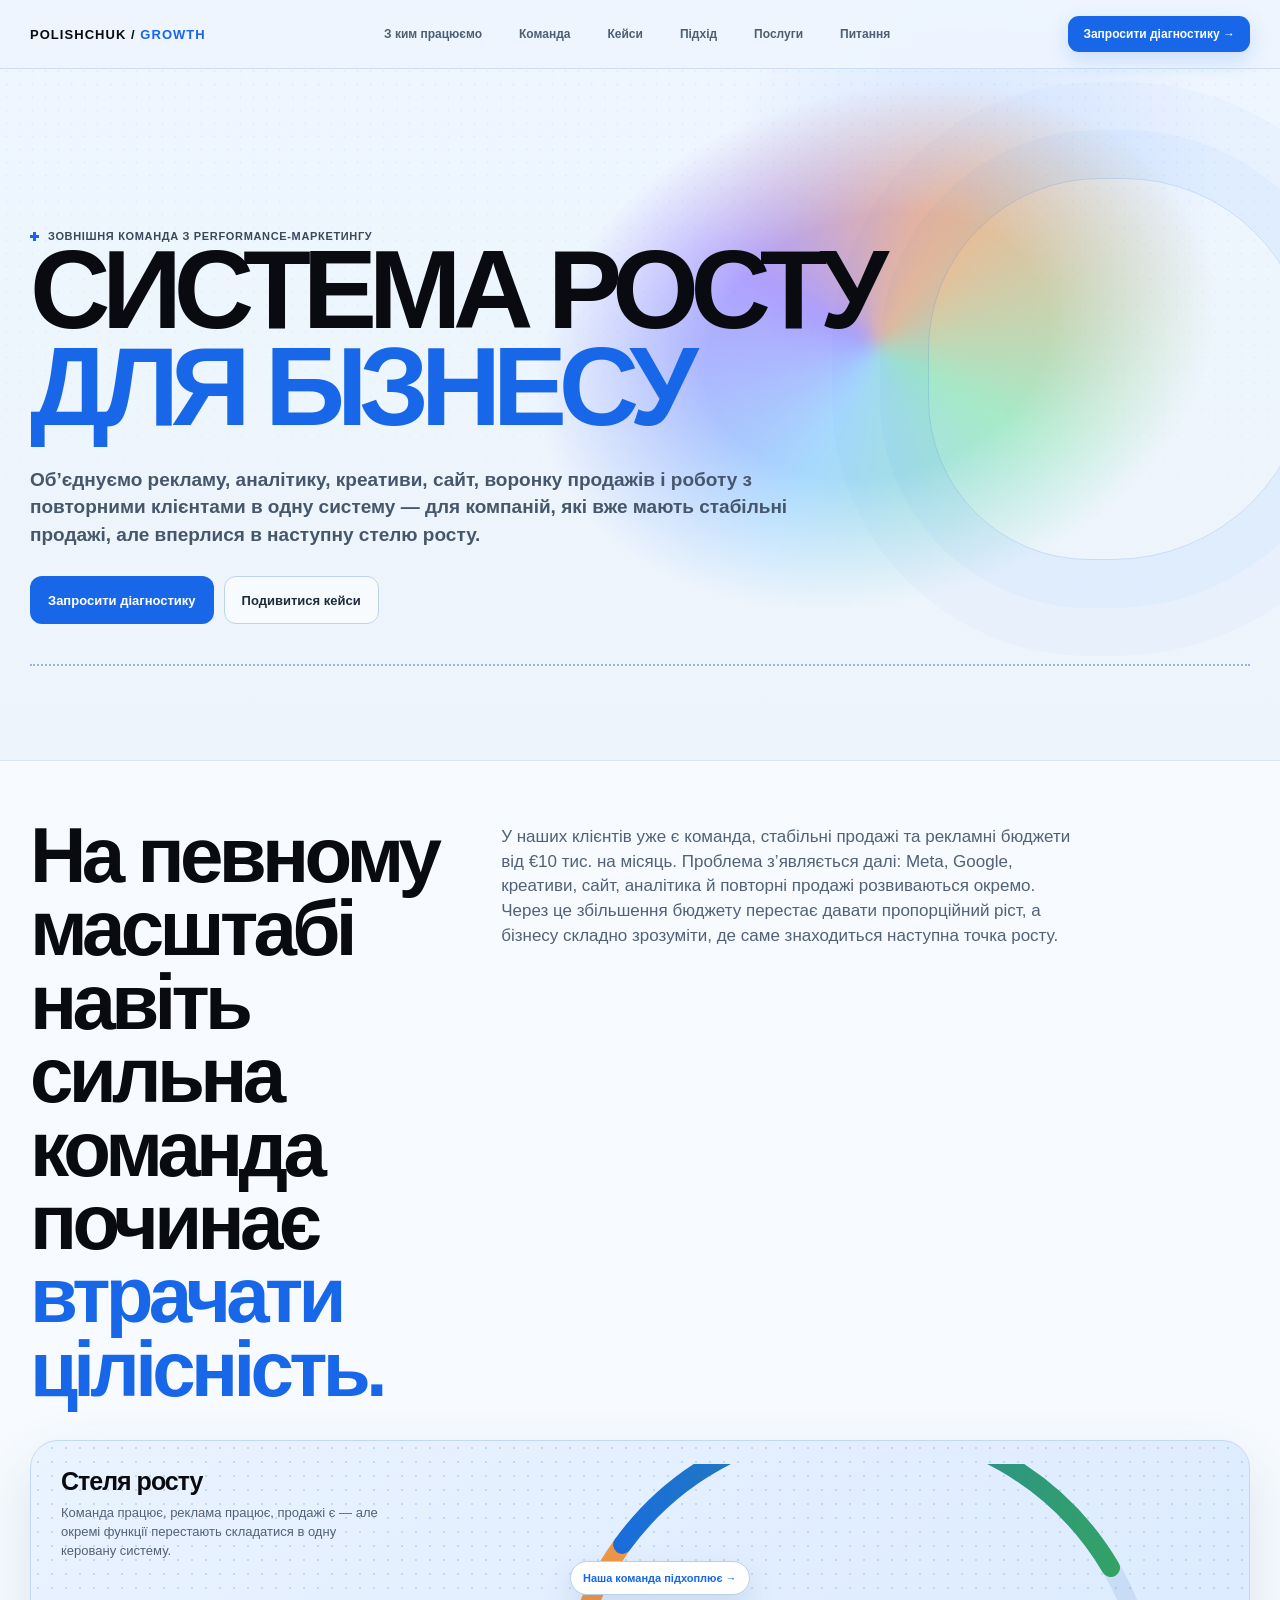
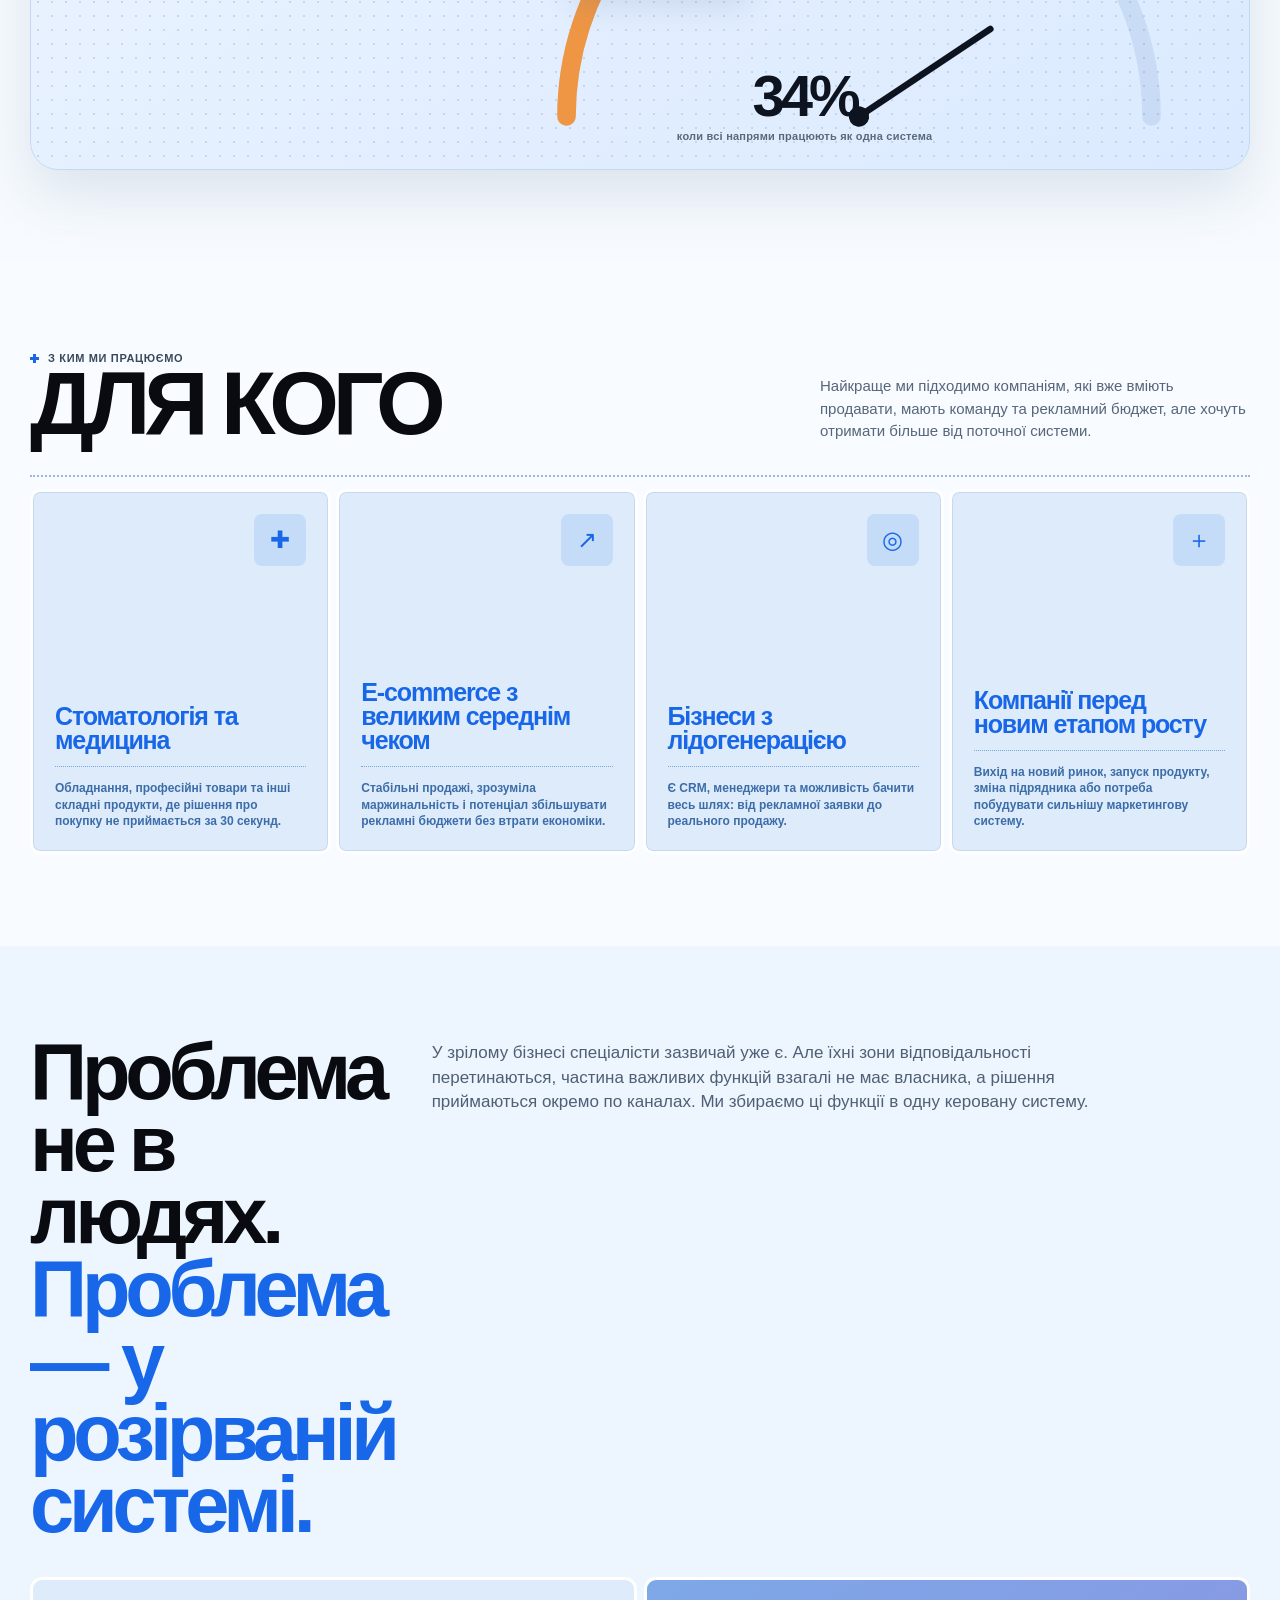
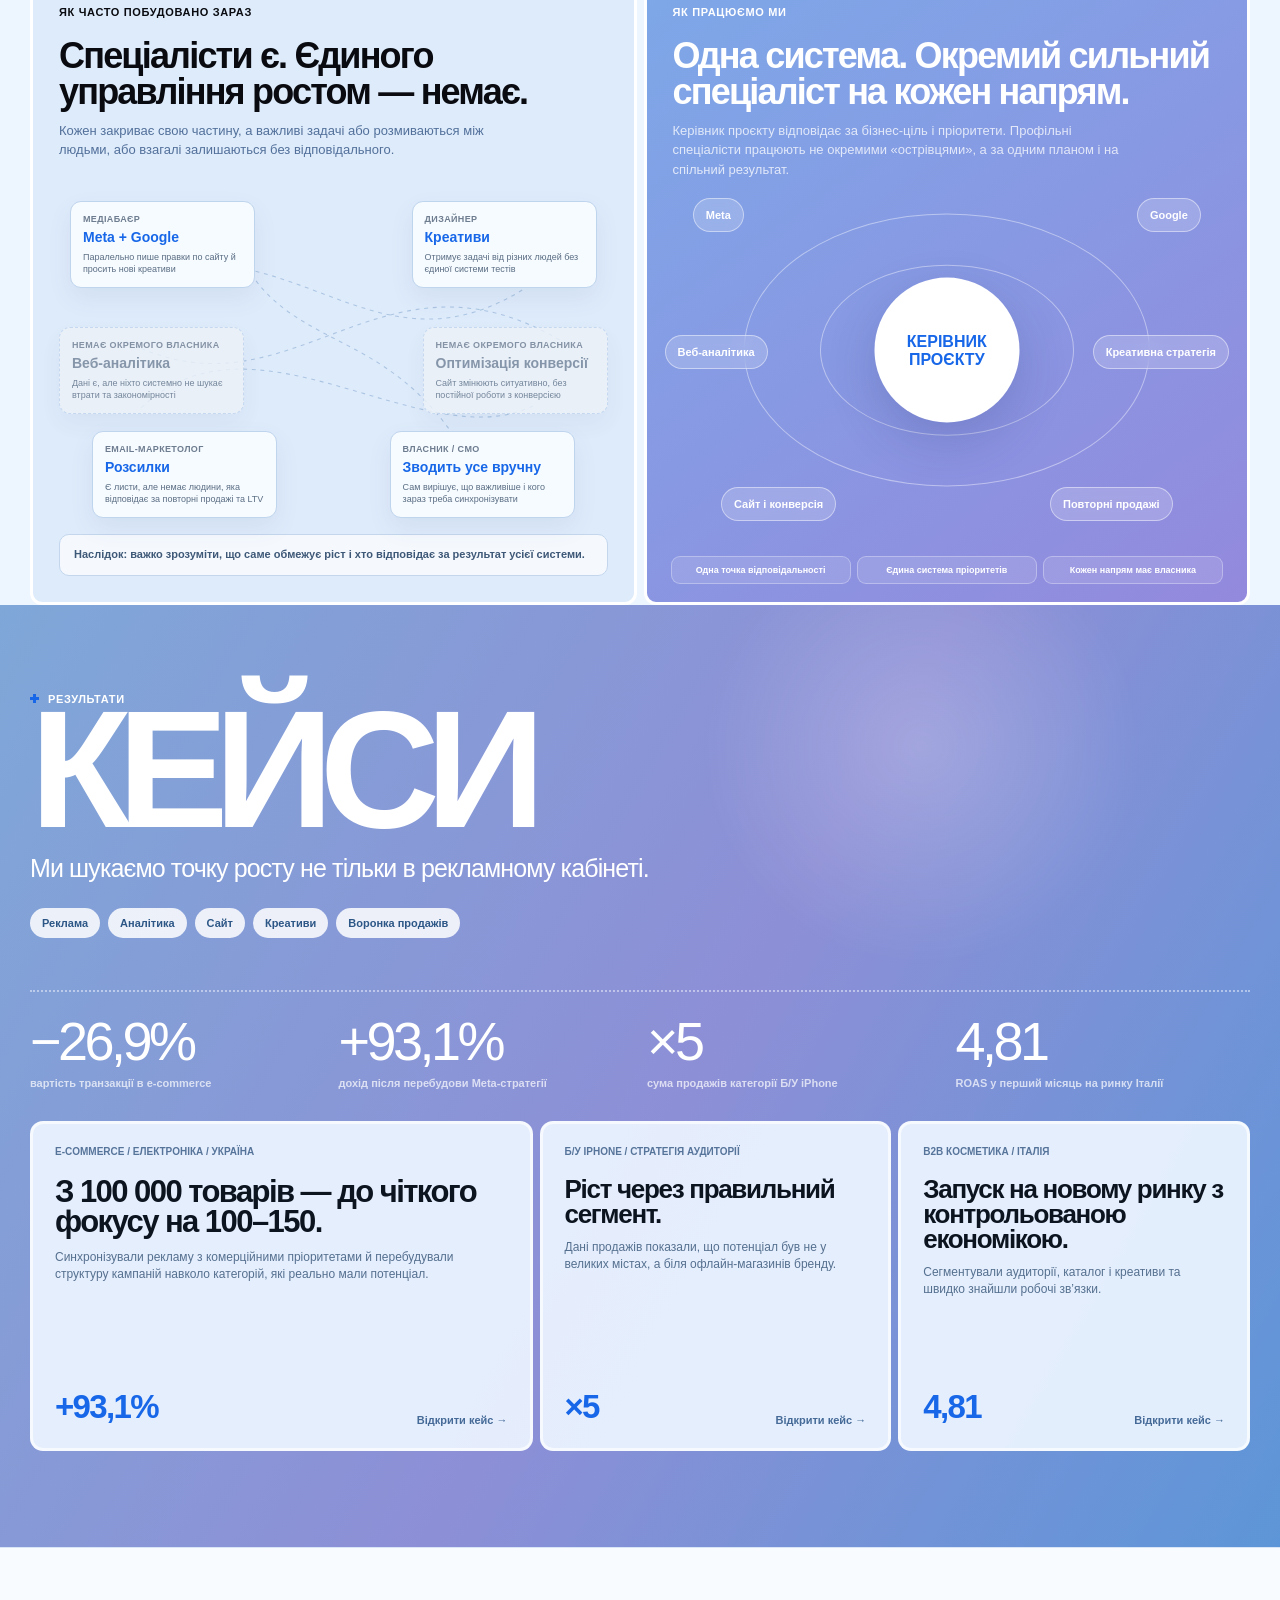
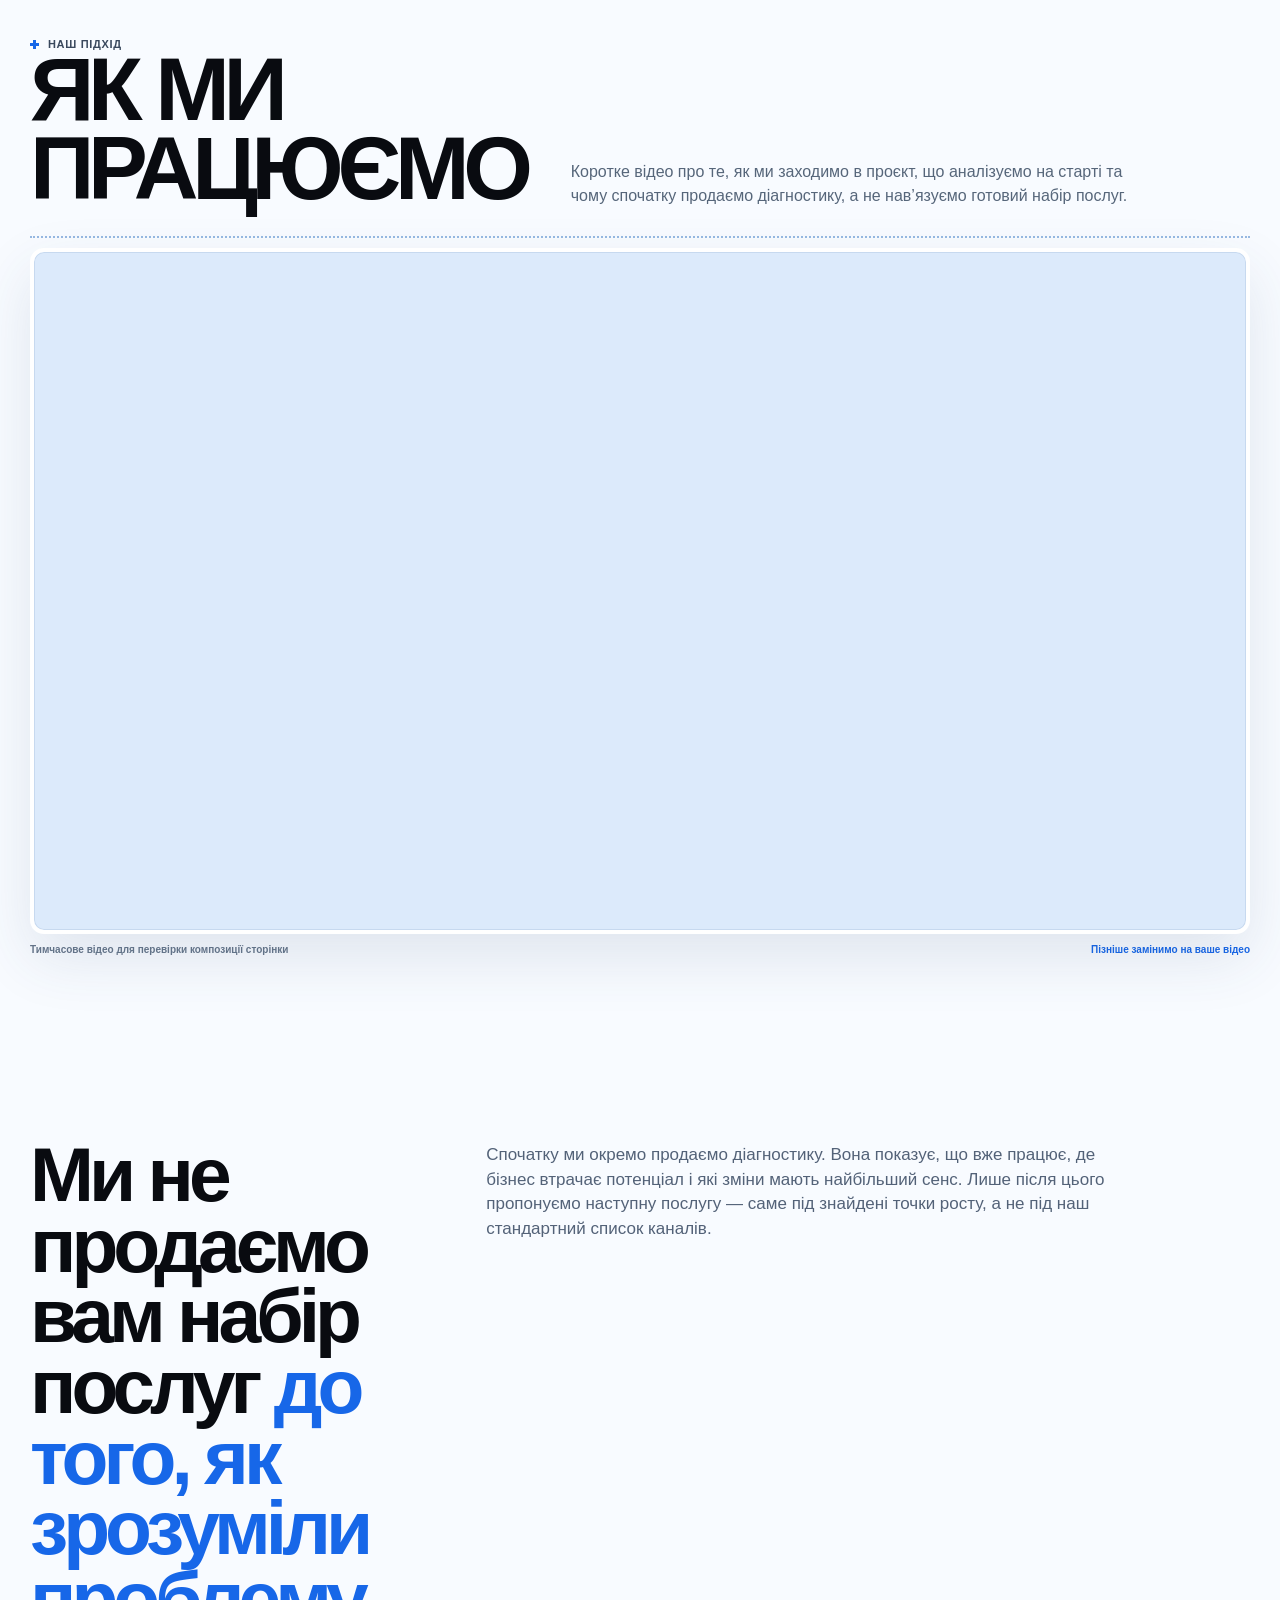
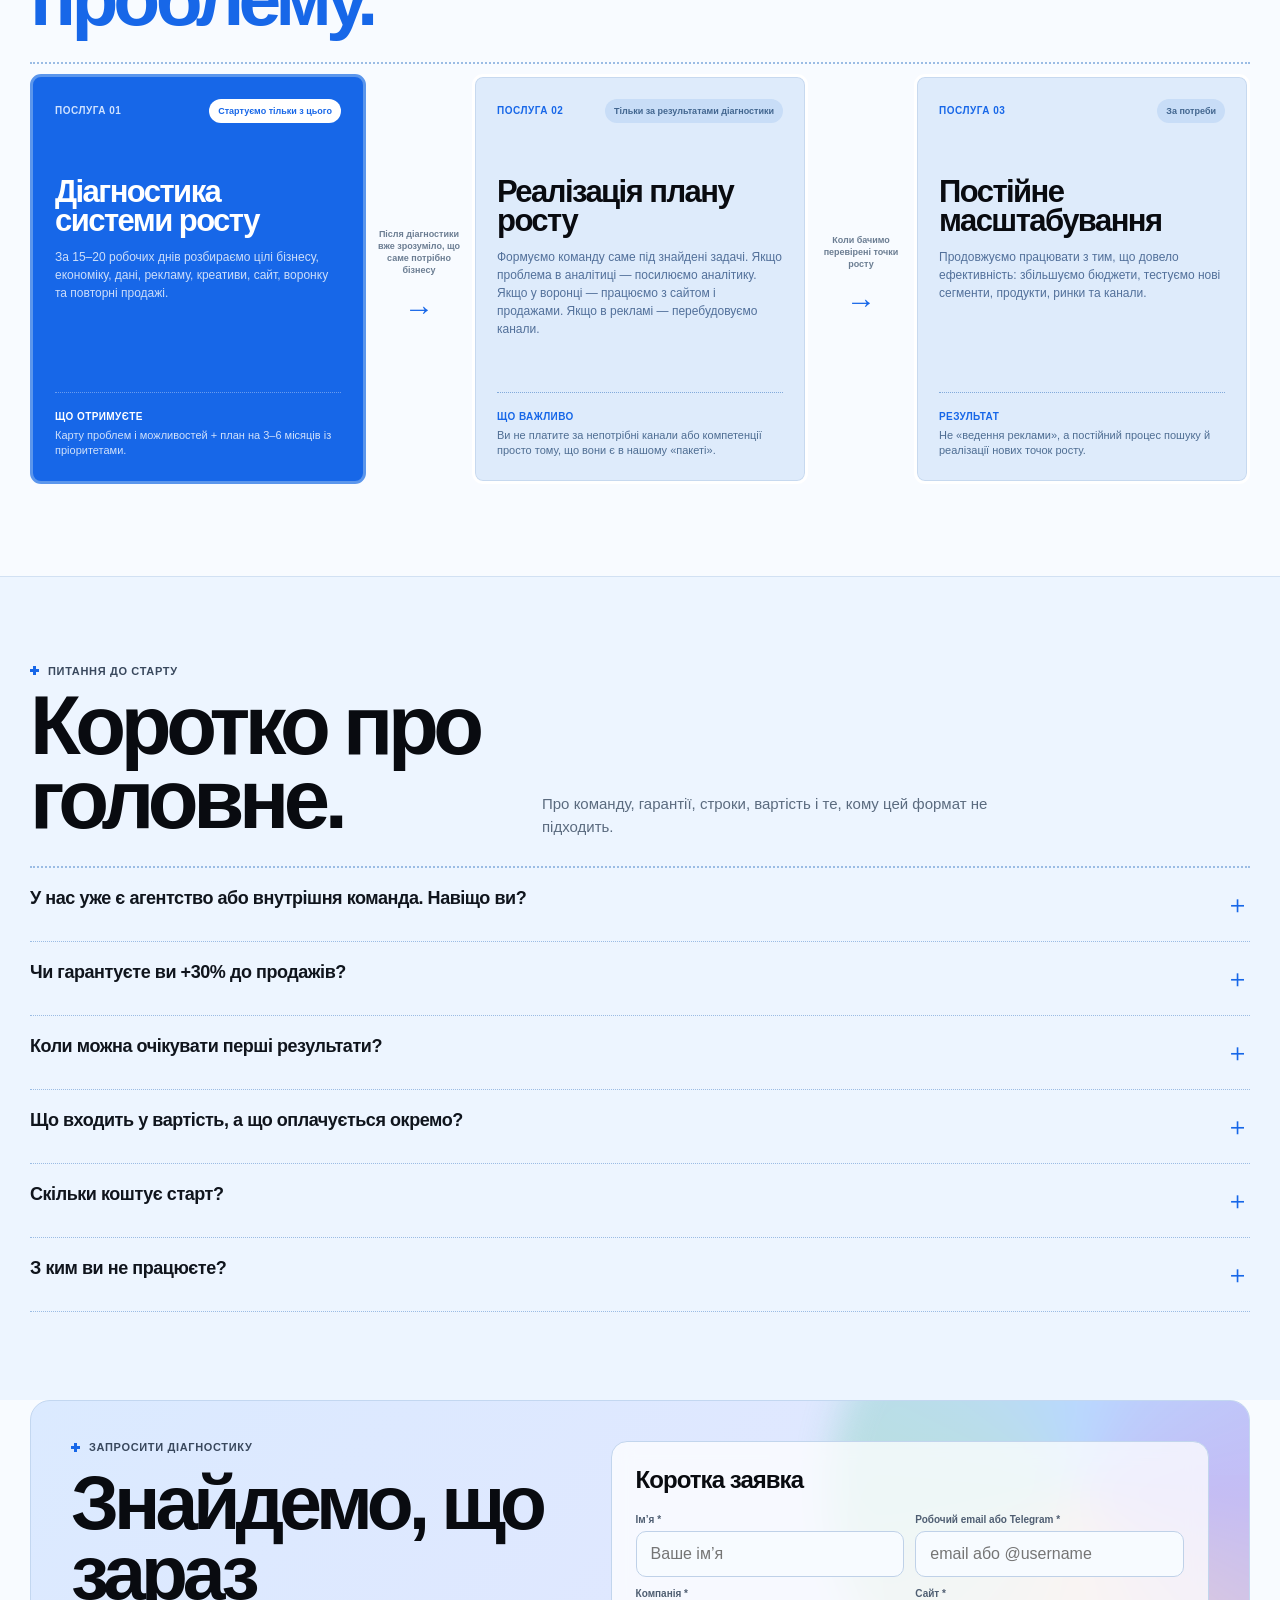
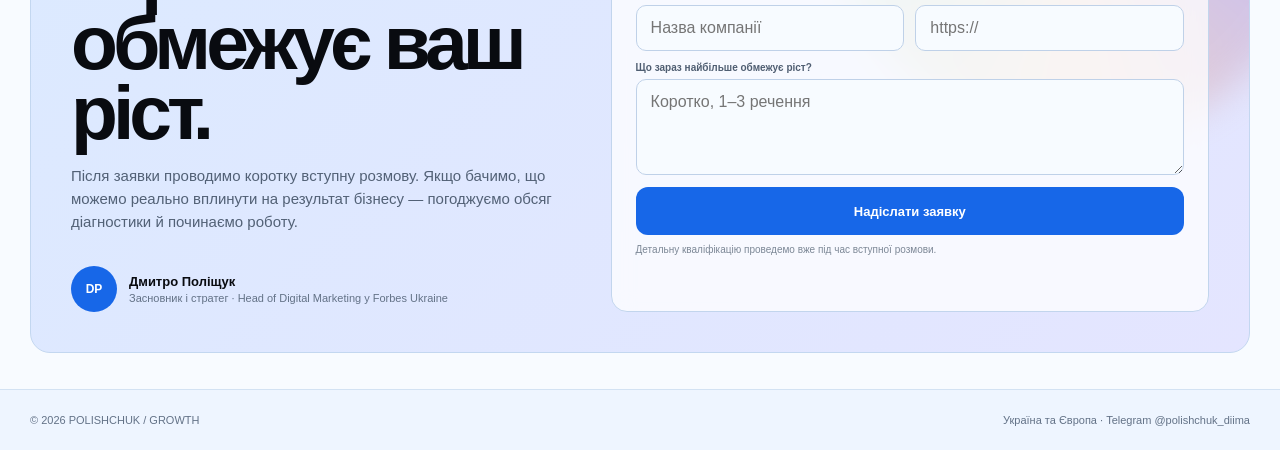
==== commit 3679cc99: "Rename polishchuk-growth-v5-video.html to index.html" ====
--- a/index.html
+++ b/index.html
@@ -492,6 +492,81 @@
       .faq-question{font-size:16px}
     }
 
+
+    /* Video / approach */
+    .video-section{
+      padding:90px 0 92px;
+      background:#f8fbff;
+      border-top:1px solid #d7e5f6;
+    }
+    .video-head{
+      display:grid;
+      grid-template-columns:.72fr 1.28fr;
+      gap:44px;
+      align-items:end;
+      margin-bottom:28px;
+    }
+    .video-head h2{
+      margin:0;
+      font-size:clamp(58px,7vw,96px);
+      line-height:.88;
+      letter-spacing:-.07em;
+      font-weight:900;
+      text-transform:uppercase;
+    }
+    .video-head p{
+      margin:0;
+      max-width:580px;
+      color:#56667a;
+      font-size:16px;
+      line-height:1.5;
+    }
+    .video-frame-wrap{
+      position:relative;
+      padding-top:10px;
+      border-top:2px dotted #97b9e2;
+    }
+    .video-frame{
+      position:relative;
+      overflow:hidden;
+      aspect-ratio:16/9;
+      border-radius:14px;
+      border:4px solid #fff;
+      background:#dceafb;
+      box-shadow:0 0 0 1px #c7d9ef inset,0 24px 60px rgba(48,77,112,.12);
+    }
+    .video-frame iframe{
+      position:absolute;
+      inset:0;
+      width:100%;
+      height:100%;
+      border:0;
+    }
+    .video-meta{
+      margin-top:10px;
+      display:flex;
+      align-items:center;
+      justify-content:space-between;
+      gap:16px;
+      color:#66768a;
+      font-size:10px;
+      font-weight:800;
+    }
+    .video-meta span:last-child{
+      color:#1767e8;
+    }
+
+    @media(max-width:980px){
+      .video-head{grid-template-columns:1fr;gap:18px}
+    }
+    @media(max-width:640px){
+      .video-section{padding:66px 0}
+      .video-head h2{font-size:52px}
+      .video-head p{font-size:14px}
+      .video-frame{border-radius:10px;border-width:3px}
+      .video-meta{flex-direction:column;align-items:flex-start}
+    }
+
 </style>
 </head>
 <body>
@@ -502,6 +577,7 @@
       <a href="#who">З ким працюємо</a>
       <a href="#team">Команда</a>
       <a href="#proof">Кейси</a>
+      <a href="#approach-video">Підхід</a>
       <a href="#process">Послуги</a>
       <a href="#faq">Питання</a>
     </nav>
@@ -741,6 +817,36 @@
           </div>
           <div class="case-foot"><strong>4,81</strong><span>Відкрити кейс →</span></div>
         </article>
+      </div>
+    </div>
+  </section>
+
+
+  <section class="video-section" id="approach-video">
+    <div class="container">
+      <div class="video-head reveal">
+        <div>
+          <div class="eyebrow">Наш підхід</div>
+          <h2>Як ми працюємо</h2>
+        </div>
+        <p>Коротке відео про те, як ми заходимо в проєкт, що аналізуємо на старті та чому спочатку продаємо діагностику, а не нав’язуємо готовий набір послуг.</p>
+      </div>
+
+      <div class="video-frame-wrap reveal">
+        <div class="video-frame">
+          <iframe
+            src="https://www.youtube-nocookie.com/embed/ZdRjzIaQEyE?rel=0"
+            title="Відео про наш підхід"
+            loading="lazy"
+            allow="accelerometer; autoplay; clipboard-write; encrypted-media; gyroscope; picture-in-picture; web-share"
+            referrerpolicy="strict-origin-when-cross-origin"
+            allowfullscreen>
+          </iframe>
+        </div>
+        <div class="video-meta">
+          <span>Тимчасове відео для перевірки композиції сторінки</span>
+          <span>Пізніше замінимо на ваше відео</span>
+        </div>
       </div>
     </div>
   </section>
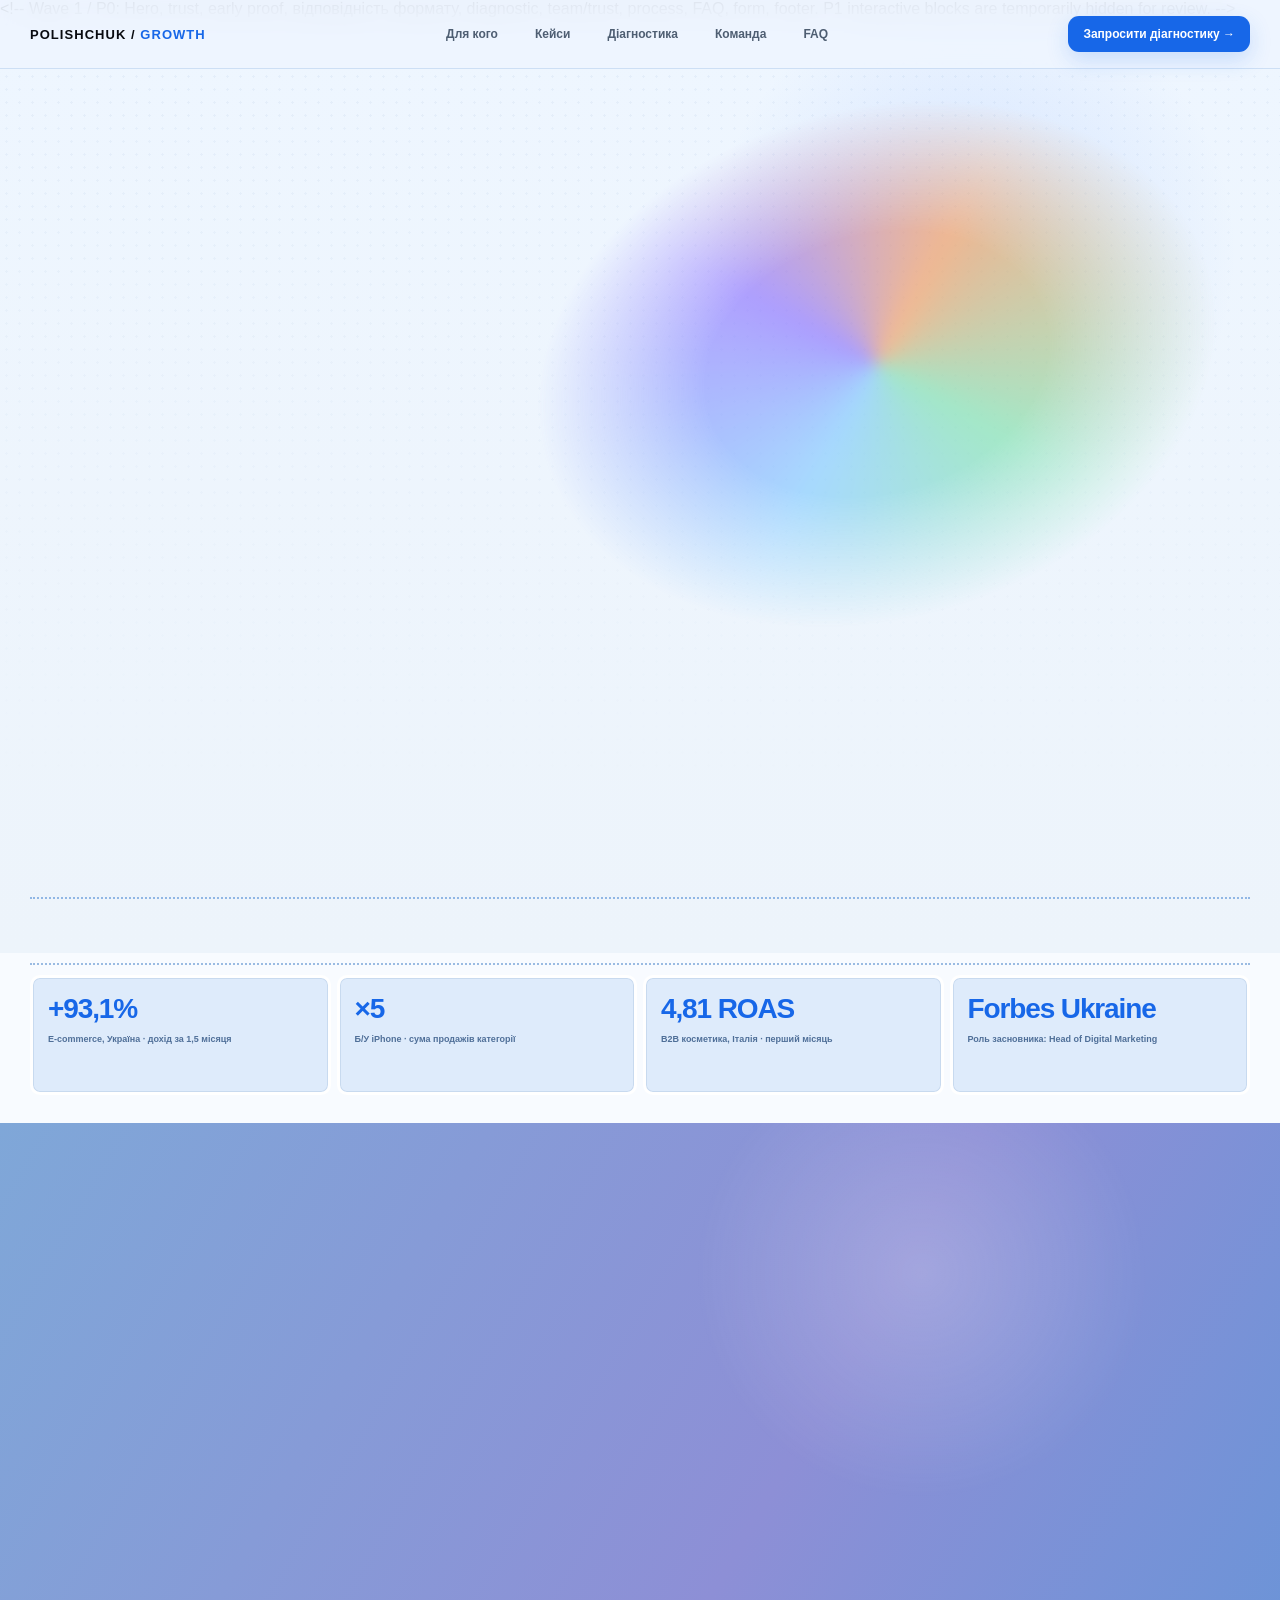
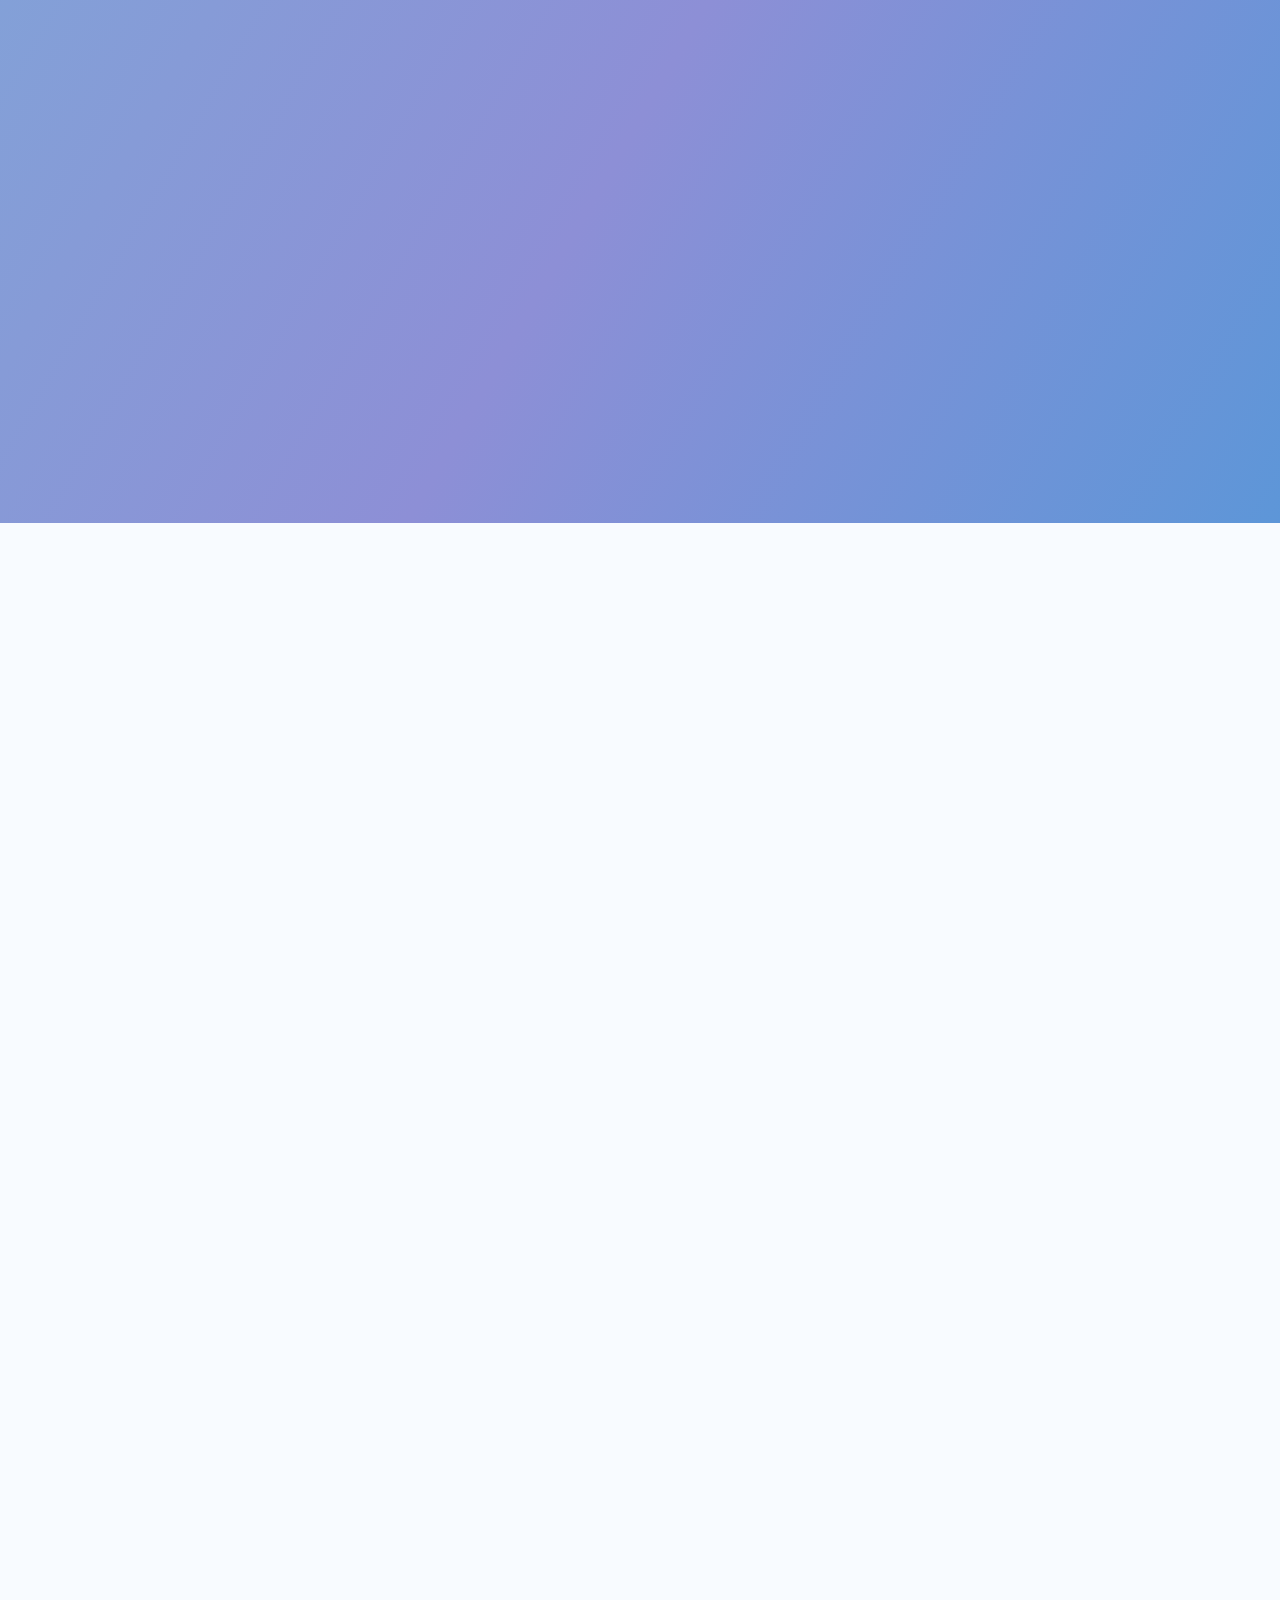
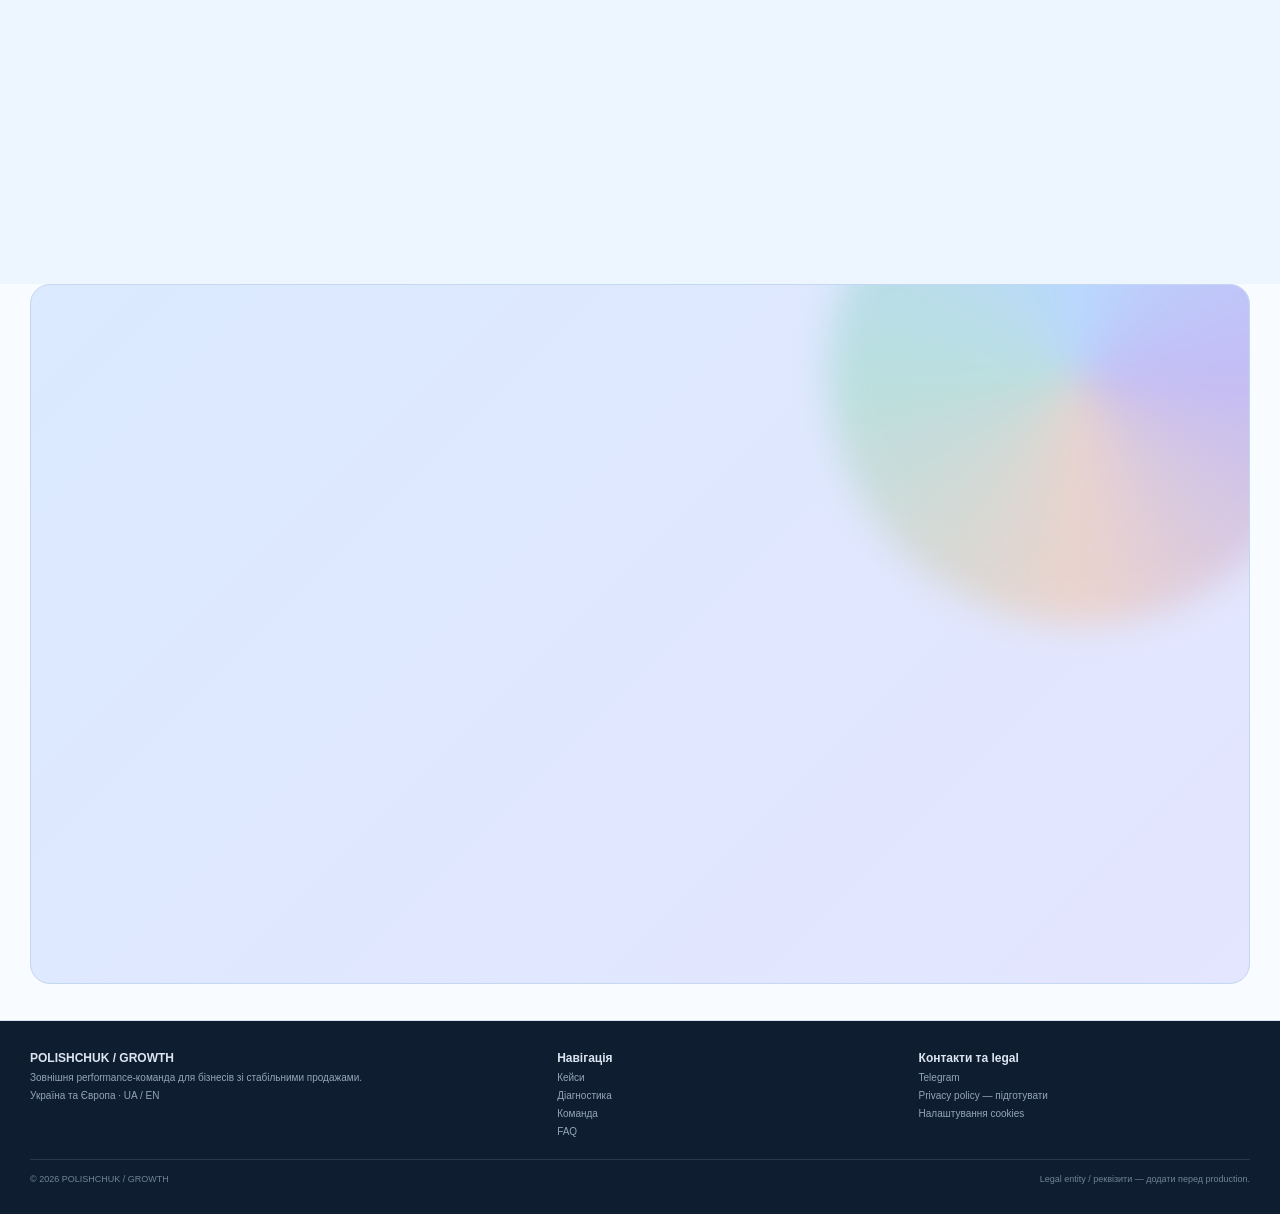
==== commit 2598e449: "Add files via upload" ====
--- a/index.html
+++ b/index.html
@@ -1,12 +1,15 @@
-<!doctype html>
+
+&lt;!-- Wave 1 / P0: Hero, trust, early proof, відповідність формату, diagnostic, team/trust, process, FAQ, form, footer. P1 interactive blocks are temporarily hidden for review. --&gt;
+<!DOCTYPE html>
+
 <html lang="uk">
 <head>
-  <meta charset="utf-8">
-  <meta name="viewport" content="width=device-width,initial-scale=1">
-  <meta name="description" content="Зовнішня команда з performance-маркетингу для бізнесів зі стабільними продажами, які хочуть перейти до наступного етапу росту.">
-  <meta name="theme-color" content="#eef5ff">
-  <title>POLISHCHUK / GROWTH — зовнішня performance-команда</title>
-  <style>
+<meta charset="utf-8"/>
+<meta content="width=device-width,initial-scale=1" name="viewport"/>
+<meta content="Зовнішня команда з performance-маркетингу для бізнесів зі стабільними продажами, які хочуть перейти до наступного етапу росту." name="description"/>
+<meta content="#eef5ff" name="theme-color"/>
+<title>POLISHCHUK / GROWTH — зовнішня performance-команда</title>
+<style>
     :root{
       --bg:#eef5ff;
       --bg2:#e3efff;
@@ -567,474 +570,420 @@
       .video-meta{flex-direction:column;align-items:flex-start}
     }
 
+
+    .top-progress{position:fixed;z-index:160;left:0;top:0;height:3px;width:0;background:var(--blue)}
+    .hero-inner-v6{grid-template-columns:1.08fr .92fr;align-items:center}
+    .hero-qualifiers{display:flex;gap:8px;flex-wrap:wrap;margin-top:24px}
+    .hero-qualifiers span{padding:9px 11px;border-radius:999px;border:1px solid #b8d0ec;background:rgba(255,255,255,.67);font-size:10px;font-weight:900;color:#51637a}
+    .hero-cred{margin-top:18px;color:#5f7188;font-size:10px;font-weight:800;max-width:720px}
+    .hero-system{min-height:500px;position:relative;border-radius:18px;background:rgba(219,234,251,.86);border:3px solid rgba(255,255,255,.84);box-shadow:0 0 0 1px #c7d9ef inset,var(--shadow);overflow:hidden}
+    .hero-system-label{position:absolute;left:18px;top:16px;font-size:10px;text-transform:uppercase;font-weight:900;color:#4b6686}
+    .hero-system-ring{position:absolute;left:50%;top:51%;transform:translate(-50%,-50%);border:1px dashed #92b5dc;border-radius:50%}.hero-system-ring.r1{width:53%;height:53%}.hero-system-ring.r2{width:76%;height:76%}
+    .hero-system-core{position:absolute;left:50%;top:51%;transform:translate(-50%,-50%);width:145px;height:145px;border-radius:50%;display:grid;place-items:center;text-align:center;background:var(--blue);color:#fff;font-size:11px;font-weight:900;box-shadow:0 18px 45px rgba(23,103,232,.22)}
+    .hero-system-node{position:absolute;padding:10px 11px;border-radius:10px;border:1px solid #b9d1ed;background:#f8fbff;color:#2a5e9f;font-size:10px;font-weight:900;min-width:95px}.hero-system-node:hover,.hero-system-node:focus{background:#fff;box-shadow:0 10px 22px rgba(52,88,126,.12)}
+    .hero-system-node.n1{left:6%;top:20%}.hero-system-node.n2{right:6%;top:20%}.hero-system-node.n3{left:2%;top:49%}.hero-system-node.n4{right:2%;top:49%}.hero-system-node.n5{left:12%;bottom:12%}.hero-system-node.n6{right:12%;bottom:12%}
+    .hero-system-tip{position:absolute;left:50%;top:64px;transform:translateX(-50%);padding:8px 10px;border-radius:8px;background:#101b2b;color:#fff;font-size:9px;opacity:0;max-width:260px;text-align:center;transition:.2s}.hero-system.show-tip .hero-system-tip{opacity:1}
+    .trust-strip-v6{padding:10px 0 28px;background:#f8fbff}.trust-grid-v6{display:grid;grid-template-columns:repeat(4,1fr);gap:6px;border-top:2px dotted #9abbe2;padding-top:10px}.trust-grid-v6 a{min-height:120px;padding:15px;border-radius:10px;background:#deebfb;border:3px solid #fff;box-shadow:0 0 0 1px #c8daef inset}.trust-grid-v6 strong{display:block;color:var(--blue);font-size:28px;letter-spacing:-.04em}.trust-grid-v6 span{display:block;margin-top:8px;color:#4f6f98;font-size:9px;line-height:1.4;font-weight:800}
+    @media(max-width:980px){.hero-inner-v6{grid-template-columns:1fr}.trust-grid-v6{grid-template-columns:1fr 1fr}}
+    @media(max-width:640px){.hero-system{min-height:500px}.trust-grid-v6{display:flex;overflow:auto;scroll-snap-type:x mandatory}.trust-grid-v6 a{min-width:75%;scroll-snap-align:start}.hero-qualifiers{display:grid;grid-template-columns:1fr 1fr}.hero-qualifiers span{text-align:center}}
+
+
+    .segment-v6{background:#f8fbff}.segment-layout-v6{display:grid;grid-template-columns:.72fr 1.28fr;gap:34px}.segment-tabs-v6{display:grid;gap:7px}.segment-tab-v6{border:1px solid #bfd4ed;background:#deebfb;border-radius:10px;padding:15px;text-align:left;color:#335f91}.segment-tab-v6[aria-selected="true"]{background:var(--blue);color:#fff;border-color:var(--blue)}.segment-tab-v6 strong{display:block;font-size:15px}.segment-tab-v6 span{display:block;margin-top:5px;font-size:10px;line-height:1.35;color:#6d7f95}.segment-tab-v6[aria-selected="true"] span{color:rgba(255,255,255,.78)}
+    .segment-panel-v6{border-radius:13px;background:#fff;border:3px solid #fff;box-shadow:0 0 0 1px #c9dcef inset;padding:24px;min-height:390px}.segment-panel-v6 h3{margin:0;font-size:32px;letter-spacing:-.045em}.segment-mini-grid-v6{display:grid;grid-template-columns:repeat(3,1fr);gap:8px;margin-top:20px}.segment-mini-v6{padding:14px;border-radius:10px;background:#e1edfb}.segment-mini-v6 strong{display:block;color:#285d9c;font-size:11px}.segment-mini-v6 span{display:block;margin-top:5px;color:#607893;font-size:10px;line-height:1.35}.segment-case-v6{margin-top:10px;padding:14px;border:1px dashed #8fb4df;border-radius:10px;color:#4a6586;font-size:11px}.segment-notвідповідність формату-v6{margin-top:10px;padding:12px;border-radius:10px;background:#f3edf0;color:#8b5662;font-size:10px;line-height:1.4}
+    .readiness-v6{padding:90px 0;background:#eef5ff}.readiness-grid-v6{display:grid;grid-template-columns:.8fr 1.2fr;gap:8px}.readiness-copy-v6{padding:26px;border-radius:13px;background:var(--blue);color:#fff}.readiness-copy-v6 h2{margin:14px 0;font-size:48px;line-height:.94;letter-spacing:-.055em}.readiness-copy-v6 p{margin:0;color:rgba(255,255,255,.8);font-size:13px;line-height:1.5}.readiness-ui-v6{padding:24px;border-radius:13px;background:#deebfb;border:3px solid #fff;box-shadow:0 0 0 1px #c8daef inset}.read-progress-v6{display:flex;justify-content:space-between;color:#61758f;font-size:10px;font-weight:900}.read-bar-v6{height:6px;background:#c9dbf0;border-radius:999px;margin:9px 0 22px;overflow:hidden}.read-bar-v6 span{display:block;width:20%;height:100%;background:var(--blue);transition:.25s}.read-question-v6{font-size:22px;line-height:1.05;font-weight:900;letter-spacing:-.035em;margin-bottom:18px}.read-options-v6{display:grid;gap:8px}.read-option-v6{border:1px solid #bfd3ec;background:#f8fbff;border-radius:10px;padding:13px;text-align:left;color:#345f91;font-size:11px;font-weight:800}.read-result-v6{display:none}.read-result-v6.show{display:block}.read-result-v6 h3{margin:0 0 9px;font-size:28px}.read-result-v6 p{margin:0 0 16px;color:#5c6f87;font-size:12px;line-height:1.5}
+    @media(max-width:980px){.segment-layout-v6,.readiness-grid-v6{grid-template-columns:1fr}.segment-tabs-v6{grid-template-columns:1fr 1fr}}
+    @media(max-width:640px){.segment-tabs-v6{display:flex;overflow:auto;scroll-snap-type:x mandatory}.segment-tab-v6{min-width:78%;scroll-snap-align:start}.segment-mini-grid-v6{grid-template-columns:1fr}.readiness-v6{padding:66px 0}.readiness-copy-v6 h2{font-size:42px}}
+
+
+    .operating-v6{padding:90px 0;background:#edf5ff}.operating-toggle-v6{display:flex;gap:6px;margin-bottom:10px}.operating-toggle-v6 button{padding:10px 12px;border-radius:999px;border:1px solid #bfd3eb;background:#fff;color:#55708f;font-size:10px;font-weight:900}.operating-toggle-v6 button[aria-pressed="true"]{background:var(--blue);color:#fff;border-color:var(--blue)}
+    .operating-board-v6{min-height:540px;position:relative;border-radius:13px;background:#deebfb;border:3px solid #fff;box-shadow:0 0 0 1px #c8daef inset;padding:24px}.model-v6{display:none}.model-v6.active{display:block}.model-head-v6 h3{margin:0;font-size:36px;letter-spacing:-.05em}.model-head-v6 p{max-width:750px;color:#5b718d;font-size:12px;line-height:1.5}.chaos-v6,.managed-v6{height:350px;position:relative;margin-top:10px}.chaos-v6 svg{position:absolute;inset:0;width:100%;height:100%}.chaos-v6 path{fill:none;stroke:#8facd0;stroke-width:1.4;stroke-dasharray:5 6}.chaos-card-v6{position:absolute;width:185px;padding:12px;border-radius:10px;background:#f8fbff;border:1px solid #bdd2ea}.chaos-card-v6 span{font-size:9px;color:#75879e;font-weight:900;text-transform:uppercase}.chaos-card-v6 strong{display:block;margin-top:4px;color:#285f9f;font-size:14px}.chaos-card-v6 small{display:block;margin-top:5px;color:#5d7088;font-size:9px;line-height:1.35}.chaos-card-v6.c1{left:2%;top:2%}.chaos-card-v6.c2{right:2%;top:2%}.chaos-card-v6.c3{left:0;top:42%}.chaos-card-v6.c4{right:0;top:42%}.chaos-card-v6.c5{left:8%;bottom:0}.chaos-card-v6.c6{right:8%;bottom:0}
+    .managed-core-v6{position:absolute;left:50%;top:50%;transform:translate(-50%,-50%);width:150px;height:150px;border-radius:50%;display:grid;place-items:center;text-align:center;background:var(--blue);color:#fff;font-size:12px;font-weight:900}.managed-ring-v6{position:absolute;left:50%;top:50%;transform:translate(-50%,-50%);border:1px dashed #8eafd4;border-radius:50%}.managed-ring-v6.r1{width:44%;height:44%}.managed-ring-v6.r2{width:70%;height:70%}.managed-node-v6{position:absolute;padding:10px 11px;border-radius:999px;background:#f8fbff;border:1px solid #bdd2ea;color:#2e619d;font-size:10px;font-weight:900}.managed-node-v6.n1{left:8%;top:10%}.managed-node-v6.n2{right:8%;top:10%}.managed-node-v6.n3{left:1%;top:48%}.managed-node-v6.n4{right:1%;top:48%}.managed-node-v6.n5{left:14%;bottom:6%}.managed-node-v6.n6{right:14%;bottom:6%}.artifact-link-v6{position:absolute;left:24px;bottom:16px;border:0;background:none;color:var(--blue);font-size:10px;font-weight:900;padding:0}
+    @media(max-width:640px){.operating-v6{padding:66px 0}.operating-board-v6{min-height:680px}.chaos-v6{height:520px}.chaos-card-v6{width:46%}.chaos-card-v6.c1{left:0;top:0}.chaos-card-v6.c2{right:0;top:0}.chaos-card-v6.c3{left:0;top:31%}.chaos-card-v6.c4{right:0;top:31%}.chaos-card-v6.c5{left:0;bottom:0}.chaos-card-v6.c6{right:0;bottom:0}.managed-v6{height:500px}.managed-node-v6{font-size:9px}.managed-node-v6.n1{left:0}.managed-node-v6.n2{right:0}.managed-node-v6.n3{left:0;top:40%}.managed-node-v6.n4{right:0;top:40%}.managed-node-v6.n5{left:0}.managed-node-v6.n6{right:0}}
+
+
+    .section-head-v6{display:grid;grid-template-columns:.9fr 1.1fr;gap:40px;align-items:end;margin-bottom:30px}.section-head-v6 h2{margin:12px 0 0;font-size:clamp(50px,6.2vw,84px);line-height:.88;letter-spacing:-.068em}.section-head-v6 p{margin:0;color:#5d718a;font-size:15px;line-height:1.55}
+    .diagnostic-v6{padding:90px 0;background:#f8fbff}.diagnostic-grid-v6{display:grid;grid-template-columns:.85fr 1.15fr;gap:8px}.diagnostic-main-v6{min-height:520px;padding:25px;border-radius:13px;background:var(--blue);color:#fff;display:flex;flex-direction:column}.diagnostic-main-v6 h3{margin:18px 0 14px;font-size:46px;line-height:.92;letter-spacing:-.055em}.diagnostic-main-v6 p{margin:0;color:rgba(255,255,255,.8);font-size:12px;line-height:1.5}.diagnostic-price-v6{margin-top:auto;padding-top:20px;border-top:1px dotted rgba(255,255,255,.42)}.diagnostic-price-v6 strong{display:block;font-size:44px}.diagnostic-price-v6 span{font-size:9px;color:rgba(255,255,255,.72)}.diagnostic-side-v6{display:grid;grid-template-columns:1fr 1fr;gap:7px}.diag-small-v6{padding:16px;border-radius:10px;background:#deebfb;border:3px solid #fff;box-shadow:0 0 0 1px #c8daef inset}.diag-small-v6 strong{display:block;color:#1f5d9f;font-size:12px}.diag-small-v6 span{display:block;margin-top:6px;color:#5b7492;font-size:9px;line-height:1.4}.deliverables-v6{grid-column:1/-1;display:grid;grid-template-columns:repeat(4,1fr);gap:7px}.deliverables-v6 button{min-height:180px;padding:12px;border-radius:10px;border:1px solid #c3d7ef;background:#fff;text-align:left;color:#1e5e9f}.deliverables-v6 strong{display:block;font-size:11px}.deliverables-v6 span{display:block;margin-top:5px;color:#647b96;font-size:9px;line-height:1.35}.deliverables-v6 i{display:block;height:82px;margin-top:14px;border-radius:6px;background:linear-gradient(#d7e6f7 0 0) 10px 12px/70% 6px no-repeat,linear-gradient(#e1ebf6 0 0) 10px 29px/85% 5px no-repeat,linear-gradient(#e1ebf6 0 0) 10px 43px/62% 5px no-repeat,linear-gradient(#1767e8 0 0) 10px 62px/36% 10px no-repeat,#f6faff}.diag-timeline-v6{grid-column:1/-1;display:grid;grid-template-columns:repeat(3,1fr);gap:7px}.diag-timeline-v6 div{padding:12px;border-radius:9px;background:#e7f1fd;border:1px solid #c0d5ee}.diag-timeline-v6 strong{display:block;color:#255d9f;font-size:10px}.diag-timeline-v6 span{font-size:9px;color:#617893}.diag-not-v6{grid-column:1/-1;padding:13px;border-radius:9px;background:#f4ecef;color:#86515e;font-size:9px;line-height:1.45}
+    .team-roles-v6{padding:90px 0;background:#edf5ff}.team-roles-grid-v6{display:grid;grid-template-columns:.75fr 1.25fr;gap:8px}.founder-v6{min-height:440px;padding:22px;border-radius:13px;background:#0f1d31;color:#fff;display:flex;flex-direction:column}.founder-avatar-v6{width:72px;height:72px;border-radius:17px;background:var(--blue);display:grid;place-items:center;font-size:18px;font-weight:900}.founder-v6 h3{margin:24px 0 8px;font-size:32px;letter-spacing:-.05em}.founder-v6 p{margin:0;color:#aab6c6;font-size:11px;line-height:1.55}.founder-cred-v6{margin-top:auto;padding-top:16px;border-top:1px dotted rgba(255,255,255,.3);font-size:9px;color:#dbe4ef}.roles-v6{padding:17px;border-radius:13px;background:#deebfb;border:3px solid #fff;box-shadow:0 0 0 1px #c8daef inset}.role-tabs-v6{display:flex;gap:6px;flex-wrap:wrap}.role-tabs-v6 button{padding:8px 9px;border-radius:999px;border:1px solid #bdd2ea;background:#f7fbff;color:#356498;font-size:9px;font-weight:900}.role-tabs-v6 button[aria-selected="true"]{background:var(--blue);color:#fff}.role-detail-v6{margin-top:15px;padding:17px;border-radius:10px;background:#f8fbff}.role-detail-v6 h3{margin:0 0 12px;font-size:28px;letter-spacing:-.045em}.role-detail-grid-v6{display:grid;grid-template-columns:repeat(4,1fr);gap:7px}.role-mini-v6{padding:11px;border-radius:9px;background:#e6f0fb}.role-mini-v6 strong{display:block;color:#205d9f;font-size:9px}.role-mini-v6 span{display:block;margin-top:5px;color:#617793;font-size:8.5px;line-height:1.35}
+    @media(max-width:980px){.section-head-v6,.diagnostic-grid-v6,.team-roles-grid-v6{grid-template-columns:1fr}.deliverables-v6{grid-template-columns:1fr 1fr}}
+    @media(max-width:640px){.diagnostic-v6,.team-roles-v6{padding:66px 0}.diagnostic-side-v6{grid-template-columns:1fr}.deliverables-v6{grid-template-columns:1fr 1fr}.diag-timeline-v6{grid-template-columns:1fr}.role-detail-grid-v6{grid-template-columns:1fr 1fr}}
+
+
+    .process-v6{padding:90px 0;background:#f8fbff}.process-grid-v6{display:grid;grid-template-columns:1.12fr .88fr;gap:8px}.process-tabs-v6{display:grid;gap:7px}.process-tabs-v6 button{padding:17px;border-radius:10px;border:1px solid #c0d5ed;background:#deebfb;text-align:left;color:#223f64}.process-tabs-v6 button[aria-selected="true"]{background:var(--blue);color:#fff;border-color:var(--blue)}.process-tabs-v6 span{font-size:9px;font-weight:900}.process-tabs-v6 strong{display:block;margin-top:7px;font-size:21px}.process-tabs-v6 small{display:block;margin-top:5px;color:#687f9a;font-size:9px}.process-tabs-v6 button[aria-selected="true"] small{color:rgba(255,255,255,.75)}.process-detail-v6{padding:22px;border-radius:12px;background:#e7f1fd;border:3px solid #fff;box-shadow:0 0 0 1px #c8daef inset}.process-detail-v6 h3{margin:0 0 10px;font-size:34px;letter-spacing:-.05em}.process-detail-v6 p{margin:0;color:#5b718e;font-size:11px;line-height:1.5}.decision-v6{margin-top:18px;padding:13px;border-radius:9px;background:#fff;border:1px dashed #8fb3dc;color:#3f638e;font-size:9px;line-height:1.45}
+    .cycle-v6{padding:90px 0;background:#eef5ff}.cycle-row-v6{display:grid;grid-template-columns:repeat(5,1fr);gap:6px;border-top:2px dotted #9bbbe2;padding-top:9px}.cycle-row-v6 article{min-height:205px;padding:15px;border-radius:10px;background:#deebfb;border:3px solid #fff;box-shadow:0 0 0 1px #c8daef inset}.cycle-row-v6 span{color:var(--blue);font-size:9px;font-weight:900}.cycle-row-v6 h3{margin:38px 0 8px;font-size:22px}.cycle-row-v6 p{margin:0;color:#617793;font-size:9px}.cycle-row-v6 strong{display:block;margin-top:14px;color:#2a5f9b;font-size:8.5px}
+    .people-v6{padding:90px 0;background:#f8fbff}.people-grid-v6{display:grid;grid-template-columns:1.1fr .9fr;gap:8px}.trust-story-v6{padding:22px;border-radius:12px;background:#deebfb;border:3px solid #fff;box-shadow:0 0 0 1px #c8daef inset}.trust-story-v6 h3{margin:0;font-size:33px;letter-spacing:-.05em}.trust-story-v6 p{color:#5c718d;font-size:11px;line-height:1.55}.rules-v6{display:grid;grid-template-columns:repeat(2,1fr);gap:7px;margin-top:16px}.rules-v6 div{padding:12px;border-radius:9px;background:#f8fbff}.rules-v6 strong{display:block;color:#215f9f;font-size:9px}.rules-v6 span{display:block;margin-top:5px;color:#627892;font-size:8.5px;line-height:1.35}.testimonial-v6{padding:22px;border-radius:12px;background:linear-gradient(140deg,#7fa8d9,#8f8fd4);color:#fff}.testimonial-v6 blockquote{margin:0;font-size:21px;line-height:1.12;letter-spacing:-.035em}.testimonial-v6 cite{display:block;margin-top:20px;font-style:normal;font-size:9px;color:rgba(255,255,255,.72)}.testimonial-v6 p{margin-top:18px;padding:10px;border:1px dashed rgba(255,255,255,.4);border-radius:8px;font-size:8.5px;color:rgba(255,255,255,.74)}
+    @media(max-width:980px){.process-grid-v6,.people-grid-v6{grid-template-columns:1fr}.cycle-row-v6{grid-template-columns:1fr 1fr}}
+    @media(max-width:640px){.process-v6,.cycle-v6,.people-v6{padding:66px 0}.cycle-row-v6{grid-template-columns:1fr}.rules-v6{grid-template-columns:1fr}}
+
+
+    .cta-v6{grid-template-columns:.8fr 1.2fr}.after-submit-v6{margin-top:24px;padding-top:14px;border-top:1px dotted #8fb1db;color:#506985;font-size:9px;line-height:1.45}.multi-form-v6{min-height:420px}.form-progress-v6{display:flex;gap:6px;margin-bottom:18px}.form-progress-v6 span{height:6px;flex:1;border-radius:999px;background:#d4e1ef}.form-progress-v6 span.active{background:var(--blue)}.form-step-v6{display:none}.form-step-v6.active{display:block}.form-step-v6 h3{margin:0 0 16px;font-size:22px}.form-actions-v6{display:flex;justify-content:space-between;gap:8px;margin-top:14px}.consent-v6{display:flex;gap:8px;align-items:flex-start;margin-top:10px;color:#687990;font-size:9px;line-height:1.4}.honeypot-v6{position:absolute!important;left:-9999px!important}.footer-v6{padding:30px 0;background:#0f1d31;color:#dce5ef}.footer-grid-v6{display:grid;grid-template-columns:1.2fr .8fr .8fr;gap:30px}.footer-grid-v6 strong{display:block;font-size:12px}.footer-grid-v6 a,.footer-grid-v6 span,.cookie-btn-v6{display:block;margin-top:7px;color:#94a5b9;font-size:10px}.cookie-btn-v6{border:0;background:none;padding:0}.footer-bottom-v6{margin-top:22px;padding-top:14px;border-top:1px solid rgba(255,255,255,.12);display:flex;justify-content:space-between;gap:16px;color:#718398;font-size:9px}
+    @media(max-width:980px){.footer-grid-v6{grid-template-columns:1fr 1fr}}
+    @media(max-width:640px){.cta-v6{grid-template-columns:1fr}.form-actions-v6 .btn{width:auto}.footer-grid-v6{grid-template-columns:1fr}.footer-bottom-v6{flex-direction:column}}
+
+
+    .case-filters-v6{display:flex;gap:7px;flex-wrap:wrap;margin:28px 0 16px}.case-filters-v6 button{padding:9px 11px;border-radius:999px;border:1px solid rgba(255,255,255,.42);background:rgba(255,255,255,.12);color:#fff;font-size:9px;font-weight:900}.case-filters-v6 button[aria-pressed="true"]{background:#fff;color:#315f96}.case-preview-btn{border:0;background:none;padding:0;color:inherit;font:inherit;font-weight:900}.case-foot a{color:inherit}
+
 </style>
-</head>
+<style>
+/* Wave 1 review: P1 interaction blocks are intentionally hidden until the core conversion path is approved. */
+#system, #readiness, #operating, #method { display:none !important; }
+</style></head>
 <body>
+<div class="top-progress" id="topProgress"></div>
 <header class="nav">
-  <div class="container nav-inner">
-    <a href="#top" class="brand">POLISHCHUK / <b>GROWTH</b></a>
-    <nav class="nav-links">
-      <a href="#who">З ким працюємо</a>
-      <a href="#team">Команда</a>
-      <a href="#proof">Кейси</a>
-      <a href="#approach-video">Підхід</a>
-      <a href="#process">Послуги</a>
-      <a href="#faq">Питання</a>
-    </nav>
-    <a href="#contact" class="nav-cta">Запросити діагностику →</a>
-    <button class="menu" id="menuBtn" aria-label="Відкрити меню">☰</button>
-  </div>
+<div class="container nav-inner">
+<a class="brand" href="#top">POLISHCHUK / <b>GROWTH</b></a>
+<nav class="nav-links"><a href="#who">Для кого</a><a href="#proof">Кейси</a><a href="#diagnostic">Діагностика</a><a href="#team">Команда</a><a href="#faq">FAQ</a></nav>
+<a class="nav-cta" href="#contact">Запросити діагностику →</a>
+<button aria-label="Відкрити меню" class="menu" id="menuBtn">☰</button>
+</div>
 </header>
-
 <main id="top">
-  <section class="hero">
-    <div class="container hero-inner hero-inner-simple">
-      <div class="hero-main reveal">
-        <div class="eyebrow">Зовнішня команда з performance-маркетингу</div>
-        <h1>Система росту <span class="blue">для бізнесу</span></h1>
-        <p class="hero-lead">Об’єднуємо рекламу, аналітику, креативи, сайт, воронку продажів і роботу з повторними клієнтами в одну систему — для компаній, які вже мають стабільні продажі, але вперлися в наступну стелю росту.</p>
-        <div class="hero-actions">
-          <a href="#contact" class="btn btn-primary">Запросити діагностику</a>
-          <a href="#proof" class="btn btn-light">Подивитися кейси</a>
-        </div>
-      </div>
-    </div>
-    <div class="container hero-bottom-line"></div>
-  </section>
-
-  <section class="meter-section">
-    <div class="container">
-      <div class="meter-head reveal">
-        <h2>На певному масштабі навіть сильна команда починає <span>втрачати цілісність.</span></h2>
-        <p>У наших клієнтів уже є команда, стабільні продажі та рекламні бюджети від €10 тис. на місяць. Проблема з’являється далі: Meta, Google, креативи, сайт, аналітика й повторні продажі розвиваються окремо. Через це збільшення бюджету перестає давати пропорційний ріст, а бізнесу складно зрозуміти, де саме знаходиться наступна точка росту.</p>
-      </div>
-
-      <div class="meter-card reveal" id="meterCard">
-        <div class="meter-copy">
-          <strong>Стеля росту</strong>
-          <span>Команда працює, реклама працює, продажі є — але окремі функції перестають складатися в одну керовану систему.</span>
-        </div>
-        <div class="pickup">Наша команда підхоплює →</div>
-        <svg class="meter-svg" viewBox="0 0 840 310" aria-hidden="true">
-          <defs>
-            <linearGradient id="meterGrad" x1="0" x2="1">
-              <stop offset="0" stop-color="#1767e8"/>
-              <stop offset="1" stop-color="#35a65d"/>
-            </linearGradient>
-          </defs>
-          <path class="meter-track" d="M105 260 A315 315 0 0 1 735 260" pathLength="100"/>
-          <path class="meter-first" d="M105 260 A315 315 0 0 1 735 260" pathLength="100"/>
-          <path class="meter-next" d="M105 260 A315 315 0 0 1 735 260" pathLength="100"/>
-          <g class="needle" id="needle">
-            <line x1="420" y1="260" x2="420" y2="90"/>
-            <circle cx="420" cy="260" r="11"/>
-          </g>
-        </svg>
-        <div class="meter-value"><span id="meterValue">0</span>%<small id="meterState">коли кожен напрям живе окремо</small></div>
-      </div>
-    </div>
-  </section>
-
-  <section class="who" id="who">
-    <div class="container">
-      <div class="section-top reveal">
-        <div>
-          <div class="eyebrow">З ким ми працюємо</div>
-          <h2>Для кого</h2>
-        </div>
-        <p>Найкраще ми підходимо компаніям, які вже вміють продавати, мають команду та рекламний бюджет, але хочуть отримати більше від поточної системи.</p>
-      </div>
-
-      <div class="who-grid">
-        <article class="who-card reveal">
-          <div class="who-icon">✚</div>
-          <div>
-            <h3>Стоматологія та медицина</h3>
-            <p>Обладнання, професійні товари та інші складні продукти, де рішення про покупку не приймається за 30 секунд.</p>
-          </div>
-        </article>
-        <article class="who-card reveal">
-          <div class="who-icon">↗</div>
-          <div>
-            <h3>E-commerce з великим середнім чеком</h3>
-            <p>Стабільні продажі, зрозуміла маржинальність і потенціал збільшувати рекламні бюджети без втрати економіки.</p>
-          </div>
-        </article>
-        <article class="who-card reveal">
-          <div class="who-icon">◎</div>
-          <div>
-            <h3>Бізнеси з лідогенерацією</h3>
-            <p>Є CRM, менеджери та можливість бачити весь шлях: від рекламної заявки до реального продажу.</p>
-          </div>
-        </article>
-        <article class="who-card reveal">
-          <div class="who-icon">＋</div>
-          <div>
-            <h3>Компанії перед новим етапом росту</h3>
-            <p>Вихід на новий ринок, запуск продукту, зміна підрядника або потреба побудувати сильнішу маркетингову систему.</p>
-          </div>
-        </article>
-      </div>
-    </div>
-  </section>
-
-  <section class="team" id="team">
-    <div class="container">
-      <div class="team-intro reveal">
-        <h2>Проблема не в людях. <span>Проблема — у розірваній системі.</span></h2>
-        <p>У зрілому бізнесі спеціалісти зазвичай уже є. Але їхні зони відповідальності перетинаються, частина важливих функцій взагалі не має власника, а рішення приймаються окремо по каналах. Ми збираємо ці функції в одну керовану систему.</p>
-      </div>
-
-      <div class="team-board team-board-v2">
-        <div class="team-box chaos reveal">
-          <div class="small-label">Як часто побудовано зараз</div>
-          <h3>Спеціалісти є. Єдиного управління ростом — немає.</h3>
-          <p>Кожен закриває свою частину, а важливі задачі або розмиваються між людьми, або взагалі залишаються без відповідального.</p>
-
-          <div class="chaos-map">
-            <div class="chaos-card c1">
-              <span>Медіабаєр</span>
-              <strong>Meta + Google</strong>
-              <small>Паралельно пише правки по сайту й просить нові креативи</small>
-            </div>
-
-            <div class="chaos-card c2">
-              <span>Дизайнер</span>
-              <strong>Креативи</strong>
-              <small>Отримує задачі від різних людей без єдиної системи тестів</small>
-            </div>
-
-            <div class="chaos-card c3 muted-card">
-              <span>Немає окремого власника</span>
-              <strong>Веб-аналітика</strong>
-              <small>Дані є, але ніхто системно не шукає втрати та закономірності</small>
-            </div>
-
-            <div class="chaos-card c4 muted-card">
-              <span>Немає окремого власника</span>
-              <strong>Оптимізація конверсії</strong>
-              <small>Сайт змінюють ситуативно, без постійної роботи з конверсією</small>
-            </div>
-
-            <div class="chaos-card c5">
-              <span>Email-маркетолог</span>
-              <strong>Розсилки</strong>
-              <small>Є листи, але немає людини, яка відповідає за повторні продажі та LTV</small>
-            </div>
-
-            <div class="chaos-card c6">
-              <span>Власник / CMO</span>
-              <strong>Зводить усе вручну</strong>
-              <small>Сам вирішує, що важливіше і кого зараз треба синхронізувати</small>
-            </div>
-
-            <svg class="chaos-lines" viewBox="0 0 700 360" aria-hidden="true">
-              <path d="M120 72 C320 30 420 230 620 80"/>
-              <path d="M105 250 C250 110 470 320 610 245"/>
-              <path d="M220 30 C280 190 420 130 525 320"/>
-              <path d="M85 165 C300 275 410 20 650 170"/>
-            </svg>
-          </div>
-
-          <div class="chaos-result">Наслідок: важко зрозуміти, що саме обмежує ріст і хто відповідає за результат усієї системи.</div>
-        </div>
-
-        <div class="team-box ours reveal">
-          <div class="small-label">Як працюємо ми</div>
-          <h3>Одна система. Окремий сильний спеціаліст на кожен напрям.</h3>
-          <p>Керівник проєкту відповідає за бізнес-ціль і пріоритети. Профільні спеціалісти працюють не окремими «острівцями», а за одним планом і на спільний результат.</p>
-
-          <div class="team-visual team-visual-v2">
-            <div class="system-ring ring-one"></div>
-            <div class="system-ring ring-two"></div>
-            <div class="hub">КЕРІВНИК<br>ПРОЄКТУ</div>
-            <div class="node n1">Meta</div>
-            <div class="node n2">Google</div>
-            <div class="node n3">Веб-аналітика</div>
-            <div class="node n4">Креативна стратегія</div>
-            <div class="node n5">Сайт і конверсія</div>
-            <div class="node n6">Повторні продажі</div>
-          </div>
-
-          <div class="system-result">
-            <span>Одна точка відповідальності</span>
-            <span>Єдина система пріоритетів</span>
-            <span>Кожен напрям має власника</span>
-          </div>
-        </div>
-      </div>
-    </div>
-  </section>
-
-<section class="proof" id="proof">
-    <div class="container">
-      <div class="proof-top proof-top-cases reveal">
-        <div>
-          <div class="eyebrow" style="color:#fff">Результати</div>
-          <h2 class="cases-title">КЕЙСИ</h2>
-          <p class="cases-subtitle">Ми шукаємо точку росту не тільки в рекламному кабінеті.</p>
-          <div class="proof-tags">
-            <span class="proof-tag">Реклама</span>
-            <span class="proof-tag">Аналітика</span>
-            <span class="proof-tag">Сайт</span>
-            <span class="proof-tag">Креативи</span>
-            <span class="proof-tag">Воронка продажів</span>
-          </div>
-        </div>
-      </div>
-
-      <div class="stats reveal">
-        <div class="stat"><strong>−26,9%</strong><span>вартість транзакції в e-commerce</span></div>
-        <div class="stat"><strong>+93,1%</strong><span>дохід після перебудови Meta-стратегії</span></div>
-        <div class="stat"><strong>×5</strong><span>сума продажів категорії Б/У iPhone</span></div>
-        <div class="stat"><strong>4,81</strong><span>ROAS у перший місяць на ринку Італії</span></div>
-      </div>
-
-      <div class="case-grid">
-        <article class="case reveal" data-case="zhuk">
-          <div>
-            <div class="case-label">E-commerce / електроніка / Україна</div>
-            <h3>З 100 000 товарів — до чіткого фокусу на 100–150.</h3>
-            <p>Синхронізували рекламу з комерційними пріоритетами й перебудували структуру кампаній навколо категорій, які реально мали потенціал.</p>
-          </div>
-          <div class="case-foot"><strong>+93,1%</strong><span>Відкрити кейс →</span></div>
-        </article>
-
-        <article class="case reveal" data-case="iphone">
-          <div>
-            <div class="case-label">Б/У iPhone / стратегія аудиторії</div>
-            <h3>Ріст через правильний сегмент.</h3>
-            <p>Дані продажів показали, що потенціал був не у великих містах, а біля офлайн-магазинів бренду.</p>
-          </div>
-          <div class="case-foot"><strong>×5</strong><span>Відкрити кейс →</span></div>
-        </article>
-
-        <article class="case reveal" data-case="italy">
-          <div>
-            <div class="case-label">B2B косметика / Італія</div>
-            <h3>Запуск на новому ринку з контрольованою економікою.</h3>
-            <p>Сегментували аудиторії, каталог і креативи та швидко знайшли робочі зв’язки.</p>
-          </div>
-          <div class="case-foot"><strong>4,81</strong><span>Відкрити кейс →</span></div>
-        </article>
-      </div>
-    </div>
-  </section>
-
-
-  <section class="video-section" id="approach-video">
-    <div class="container">
-      <div class="video-head reveal">
-        <div>
-          <div class="eyebrow">Наш підхід</div>
-          <h2>Як ми працюємо</h2>
-        </div>
-        <p>Коротке відео про те, як ми заходимо в проєкт, що аналізуємо на старті та чому спочатку продаємо діагностику, а не нав’язуємо готовий набір послуг.</p>
-      </div>
-
-      <div class="video-frame-wrap reveal">
-        <div class="video-frame">
-          <iframe
-            src="https://www.youtube-nocookie.com/embed/ZdRjzIaQEyE?rel=0"
-            title="Відео про наш підхід"
-            loading="lazy"
-            allow="accelerometer; autoplay; clipboard-write; encrypted-media; gyroscope; picture-in-picture; web-share"
-            referrerpolicy="strict-origin-when-cross-origin"
-            allowfullscreen>
-          </iframe>
-        </div>
-        <div class="video-meta">
-          <span>Тимчасове відео для перевірки композиції сторінки</span>
-          <span>Пізніше замінимо на ваше відео</span>
-        </div>
-      </div>
-    </div>
-  </section>
-
-  <section class="process services" id="process">
-    <div class="container">
-      <div class="process-head services-head reveal">
-        <h2>Ми не продаємо вам набір послуг <span>до того, як зрозуміли проблему.</span></h2>
-        <p>Спочатку ми окремо продаємо діагностику. Вона показує, що вже працює, де бізнес втрачає потенціал і які зміни мають найбільший сенс. Лише після цього пропонуємо наступну послугу — саме під знайдені точки росту, а не під наш стандартний список каналів.</p>
-      </div>
-
-      <div class="service-flow reveal">
-        <article class="service-card service-primary">
-          <div class="service-top">
-            <span class="service-no">Послуга 01</span>
-            <span class="service-badge">Стартуємо тільки з цього</span>
-          </div>
-          <h3>Діагностика системи росту</h3>
-          <p>За 15–20 робочих днів розбираємо цілі бізнесу, економіку, дані, рекламу, креативи, сайт, воронку та повторні продажі.</p>
-          <div class="service-output">
-            <strong>Що отримуєте</strong>
-            <span>Карту проблем і можливостей + план на 3–6 місяців із пріоритетами.</span>
-          </div>
-        </article>
-
-        <div class="service-connector">
-          <span>Після діагностики вже зрозуміло, що саме потрібно бізнесу</span>
-          <div class="service-arrow">→</div>
-        </div>
-
-        <article class="service-card">
-          <div class="service-top">
-            <span class="service-no">Послуга 02</span>
-            <span class="service-badge secondary">Тільки за результатами діагностики</span>
-          </div>
-          <h3>Реалізація плану росту</h3>
-          <p>Формуємо команду саме під знайдені задачі. Якщо проблема в аналітиці — посилюємо аналітику. Якщо у воронці — працюємо з сайтом і продажами. Якщо в рекламі — перебудовуємо канали.</p>
-          <div class="service-output">
-            <strong>Що важливо</strong>
-            <span>Ви не платите за непотрібні канали або компетенції просто тому, що вони є в нашому «пакеті».</span>
-          </div>
-        </article>
-
-        <div class="service-connector">
-          <span>Коли бачимо перевірені точки росту</span>
-          <div class="service-arrow">→</div>
-        </div>
-
-        <article class="service-card">
-          <div class="service-top">
-            <span class="service-no">Послуга 03</span>
-            <span class="service-badge secondary">За потреби</span>
-          </div>
-          <h3>Постійне масштабування</h3>
-          <p>Продовжуємо працювати з тим, що довело ефективність: збільшуємо бюджети, тестуємо нові сегменти, продукти, ринки та канали.</p>
-          <div class="service-output">
-            <strong>Результат</strong>
-            <span>Не «ведення реклами», а постійний процес пошуку й реалізації нових точок росту.</span>
-          </div>
-        </article>
-      </div>
-    </div>
-  </section>
-
-
-  <section class="faq-section" id="faq">
-    <div class="container">
-      <div class="faq-head reveal">
-        <div>
-          <div class="eyebrow">Питання до старту</div>
-          <h2>Коротко про головне.</h2>
-        </div>
-        <p>Про команду, гарантії, строки, вартість і те, кому цей формат не підходить.</p>
-      </div>
-
-      <div class="faq reveal">
-        <div class="faq-item">
-          <button class="faq-question" aria-expanded="false">
-            <span>У нас уже є агентство або внутрішня команда. Навіщо ви?</span>
-            <span class="faq-icon">＋</span>
-          </button>
-          <div class="faq-answer">
-            <p>Ми не обов’язково замінюємо чинну команду. Часто наша роль — знайти розриви між рекламою, аналітикою, креативами, сайтом, продажами та повторними клієнтами, а потім об’єднати потрібні функції навколо одного плану росту.</p>
-          </div>
-        </div>
-
-        <div class="faq-item">
-          <button class="faq-question" aria-expanded="false">
-            <span>Чи гарантуєте ви +30% до продажів?</span>
-            <span class="faq-icon">＋</span>
-          </button>
-          <div class="faq-answer">
-            <p>Ні. На старті погоджуємо бізнес-ціль, перевіряємо її реалістичність і визначаємо, на які показники реально можемо вплинути. Ми відповідаємо за якість аналізу, реалізації та прозорий процес прийняття рішень, але не обіцяємо цифри до діагностики.</p>
-          </div>
-        </div>
-
-        <div class="faq-item">
-          <button class="faq-question" aria-expanded="false">
-            <span>Коли можна очікувати перші результати?</span>
-            <span class="faq-icon">＋</span>
-          </button>
-          <div class="faq-answer">
-            <p>Діагностика займає 15–20 робочих днів. Після неї запускаємо пріоритетні зміни. Для бізнесів із достатнім обсягом даних перші зрозумілі сигнали зазвичай можна отримати протягом наступних 30–60 днів. У бізнесах із довгим циклом продажу потрібно більше часу.</p>
-          </div>
-        </div>
-
-        <div class="faq-item">
-          <button class="faq-question" aria-expanded="false">
-            <span>Що входить у вартість, а що оплачується окремо?</span>
-            <span class="faq-icon">＋</span>
-          </button>
-          <div class="faq-answer">
-            <p>Після діагностики ми формуємо конкретний склад робіт і команди під ваш план. Великі зйомки, складна розробка сайту, великі CRM-інтеграції, 3D та інші окремі виробничі задачі оцінюються додатково.</p>
-          </div>
-        </div>
-
-        <div class="faq-item">
-          <button class="faq-question" aria-expanded="false">
-            <span>Скільки коштує старт?</span>
-            <span class="faq-icon">＋</span>
-          </button>
-          <div class="faq-answer">
-            <p>Діагностика системи росту — від €4 500 залежно від кількості брендів, ринків, каналів і складності даних. Подальша робота розраховується окремо після діагностики, коли вже зрозумілий реальний обсяг задач.</p>
-          </div>
-        </div>
-
-        <div class="faq-item">
-          <button class="faq-question" aria-expanded="false">
-            <span>З ким ви не працюєте?</span>
-            <span class="faq-icon">＋</span>
-          </button>
-          <div class="faq-answer">
-            <p>З бізнесами без підтвердженого попиту, достатньої маржі, доступу до даних або готовності змінювати сайт, офер і процес продажу. Також не беремо проєкти, де очікують гарантований результат за два тижні або шукають лише людину для технічного ведення рекламного кабінету.</p>
-          </div>
-        </div>
-      </div>
-    </div>
-  </section>
-
-
+<section class="hero">
+<div class="container hero-inner hero-inner-v6">
+<div class="hero-main reveal">
+<div class="eyebrow">Зовнішня performance-команда для бізнесів зі стабільними продажами</div>
+<h1>Система росту <span class="blue">для бізнесу</span></h1>
+<p class="hero-lead">Об’єднуємо рекламу, дані, креативи, сайт, продажі та повторні покупки в одну систему. Починаємо не з «ведення каналів», а з платної діагностики, яка показує, де бізнес реально втрачає потенціал.</p>
+<div class="hero-actions">
+<a class="btn btn-primary" data-cta="hero" href="#contact">Запросити діагностику</a>
+<a class="btn btn-light" href="#proof">Подивитися кейси</a>
+</div>
+<div class="hero-qualifiers">
+<span>Рекламний бюджет від €10 000/міс.</span>
+<span>Діагностика 15–20 робочих днів</span>
+<span>Від €4 500</span>
+<span>Україна та Європа</span>
+</div>
+<div class="hero-cred">Дмитро Поліщук — Head of Digital Marketing у Forbes Ukraine. Це підтвердження досвіду засновника, а не клієнтський логотип.</div>
+</div>
+<div class="hero-system reveal" id="heroSystem">
+<div class="hero-system-label">Одна система — один план</div>
+<div class="hero-system-ring r1"></div><div class="hero-system-ring r2"></div>
+<div class="hero-system-core">БІЗНЕС-ЦІЛЬ<br/>+ ЄДИНИЙ ПЛАН</div>
+<button class="hero-system-node n1" data-tip="Структура кампаній, бюджет, масштабування і якість залучення.">Meta</button>
+<button class="hero-system-node n2" data-tip="Пошуковий попит, Shopping/PMax, bidding і економіка каналу.">Google</button>
+<button class="hero-system-node n3" data-tip="Чи можна довіряти даним і як пов’язати рекламу з реальним продажем.">Аналітика</button>
+<button class="hero-system-node n4" data-tip="Система гіпотез, меседжів і тестів, а не хаотичний продакшн.">Креативи</button>
+<button class="hero-system-node n5" data-tip="Де сайт або воронка втрачають конверсію та прибуток.">Сайт / конверсія</button>
+<button class="hero-system-node n6" data-tip="Повторні покупки, LTV, реактивація та крос-продажі.">Повторні продажі</button>
+<div class="hero-system-tip" id="heroSystemTip">Оберіть вузол</div>
+</div>
+</div>
+<div class="container hero-bottom-line"></div>
+</section>
+<section class="trust-strip-v6" id="trust">
+<div class="container trust-grid-v6">
+<a data-scroll-case="zhuk" href="javascript:void(0)"><strong>+93,1%</strong><span>E-commerce, Україна · дохід за 1,5 місяця</span></a>
+<a data-scroll-case="iphone" href="javascript:void(0)"><strong>×5</strong><span>Б/У iPhone · сума продажів категорії</span></a>
+<a data-scroll-case="italy" href="javascript:void(0)"><strong>4,81 ROAS</strong><span>B2B косметика, Італія · перший місяць</span></a>
+<a href="#people"><strong>Forbes Ukraine</strong><span>Роль засновника: Head of Digital Marketing</span></a>
+</div>
+</section><section class="proof" id="proof">
+<div class="container">
+<div class="proof-top proof-top-cases reveal">
+<div>
+<div class="eyebrow" style="color:#fff">Результати</div>
+<h2 class="cases-title">КЕЙСИ</h2>
+<p class="cases-subtitle">Ми шукаємо точку росту не тільки в рекламному кабінеті.</p>
+<div class="proof-tags">
+<span class="proof-tag">Реклама</span>
+<span class="proof-tag">Аналітика</span>
+<span class="proof-tag">Сайт</span>
+<span class="proof-tag">Креативи</span>
+<span class="proof-tag">Воронка продажів</span>
+</div>
+</div>
+</div>
+<div class="stats reveal">
+<div class="stat"><strong>−26,9%</strong><span>вартість транзакції в e-commerce</span></div>
+<div class="stat"><strong>+93,1%</strong><span>дохід після перебудови Meta-стратегії</span></div>
+<div class="stat"><strong>×5</strong><span>сума продажів категорії Б/У iPhone</span></div>
+<div class="stat"><strong>4,81</strong><span>ROAS у перший місяць на ринку Італії</span></div>
+</div>
+<div class="case-filters-v6 reveal"><button aria-pressed="true" data-case-filter="all">Усі</button><button aria-pressed="false" data-case-filter="ecom">E-commerce</button><button aria-pressed="false" data-case-filter="ua">Україна</button><button aria-pressed="false" data-case-filter="eu">ЄС</button><button aria-pressed="false" data-case-filter="meta">Meta</button><button aria-pressed="false" data-case-filter="analytics">Аналітика</button></div>
+<div class="case-grid">
+<article class="case reveal" data-case="zhuk" data-tags="ecom ua meta analytics">
+<div>
+<div class="case-label">E-commerce / електроніка / Україна</div>
+<h3>З 100 000 товарів — до чіткого фокусу на 100–150.</h3>
+<p>Синхронізували рекламу з комерційними пріоритетами й перебудували структуру кампаній навколо категорій, які реально мали потенціал.</p>
+</div>
+<div class="case-foot"><strong>+93,1%</strong><span><button class="case-preview-btn" data-open-case="zhuk">Preview</button> · <a href="cases/zhuk.html">Повний кейс →</a></span></div>
+</article>
+<article class="case reveal" data-case="iphone" data-tags="ecom ua meta">
+<div>
+<div class="case-label">Б/У iPhone / стратегія аудиторії</div>
+<h3>Ріст через правильний сегмент.</h3>
+<p>Дані продажів показали, що потенціал був не у великих містах, а біля офлайн-магазинів бренду.</p>
+</div>
+<div class="case-foot"><strong>×5</strong><span><button class="case-preview-btn" data-open-case="iphone">Preview</button> · <a href="cases/iphone.html">Повний кейс →</a></span></div>
+</article>
+<article class="case reveal" data-case="italy" data-tags="ecom eu meta">
+<div>
+<div class="case-label">B2B косметика / Італія</div>
+<h3>Запуск на новому ринку з контрольованою економікою.</h3>
+<p>Сегментували аудиторії, каталог і креативи та швидко знайшли робочі зв’язки.</p>
+</div>
+<div class="case-foot"><strong>4,81</strong><span><button class="case-preview-btn" data-open-case="italy">Preview</button> · <a href="cases/italy.html">Повний кейс →</a></span></div>
+</article>
+</div>
+</div>
+</section>
+<section class="meter-section" id="system">
+<div class="container">
+<div class="meter-head reveal">
+<h2>На певному масштабі навіть сильна команда починає <span>втрачати цілісність.</span></h2>
+<p>У наших клієнтів уже є команда, стабільні продажі та рекламні бюджети від €10 тис. на місяць. Проблема з’являється далі: Meta, Google, креативи, сайт, аналітика й повторні продажі розвиваються окремо. Через це збільшення бюджету перестає давати пропорційний ріст, а бізнесу складно зрозуміти, де саме знаходиться наступна точка росту.</p>
+</div>
+<div class="meter-card reveal" id="meterCard">
+<div class="meter-copy">
+<strong>Стеля росту</strong>
+<span>Команда працює, реклама працює, продажі є — але окремі функції перестають складатися в одну керовану систему.</span>
+</div>
+<div class="pickup">Наша команда підхоплює →</div>
+<svg aria-hidden="true" class="meter-svg" viewbox="0 0 840 310">
+<defs>
+<lineargradient id="meterGrad" x1="0" x2="1">
+<stop offset="0" stop-color="#1767e8"></stop>
+<stop offset="1" stop-color="#35a65d"></stop>
+</lineargradient>
+</defs>
+<path class="meter-track" d="M105 260 A315 315 0 0 1 735 260" pathlength="100"></path>
+<path class="meter-first" d="M105 260 A315 315 0 0 1 735 260" pathlength="100"></path>
+<path class="meter-next" d="M105 260 A315 315 0 0 1 735 260" pathlength="100"></path>
+<g class="needle" id="needle">
+<line x1="420" x2="420" y1="260" y2="90"></line>
+<circle cx="420" cy="260" r="11"></circle>
+</g>
+</svg>
+<div class="meter-value"><span id="meterValue">0</span>%<small id="meterState">коли кожен напрям живе окремо</small></div>
+</div>
+</div>
+</section>
+<section class="who segment-v6" id="who">
+<div class="container">
+<div class="section-top reveal">
+<div><div class="eyebrow">Для кого</div><h2>ДЛЯ КОГО</h2></div>
+<p>Оберіть модель бізнесу — поруч зміняться типові обмеження, потрібні дані, команда та найближчий релевантний кейс.</p>
+</div>
+<div class="segment-layout-v6 reveal">
+<div class="segment-tabs-v6" role="tablist">
+<button aria-selected="true" class="segment-tab-v6" data-segment="dental"><strong>Стоматологія та медицина</strong><span>Обладнання, послуги, довгий цикл рішення</span></button>
+<button aria-selected="false" class="segment-tab-v6" data-segment="ecom"><strong>E-commerce з великим середнім чеком</strong><span>Маржа, каталог, масштабування бюджету</span></button>
+<button aria-selected="false" class="segment-tab-v6" data-segment="leadgen"><strong>Бізнеси з лідогенерацією</strong><span>CRM, менеджери, шлях від заявки до продажу</span></button>
+<button aria-selected="false" class="segment-tab-v6" data-segment="market"><strong>Новий етап росту</strong><span>Новий ринок, продукт, команда або підрядник</span></button>
+</div>
+<div class="segment-panel-v6" id="segmentPanelV6"></div>
+</div>
+</div>
+</section>
+<section class="readiness-v6" id="readiness">
+<div class="container readiness-grid-v6 reveal">
+<div class="readiness-copy-v6"><div class="eyebrow" style="color:#fff">Самоперевірка</div><h2>Чи готовий ваш бізнес до цього формату?</h2><p>5 коротких питань без контакту. Результат не блокує заявку — він лише чесно показує, наскільки формат відповідає поточному рівню бізнесу.</p></div>
+<div class="readiness-ui-v6"><div class="read-progress-v6"><span>Питання <b id="readStep">1</b> з 5</span><span id="readPercent">20%</span></div><div class="read-bar-v6"><span id="readBar"></span></div><div id="readQuestionWrap"><div class="read-question-v6" id="readQuestion"></div><div class="read-options-v6" id="readOptions"></div></div><div class="read-result-v6" id="readResult"><h3 id="readResultTitle"></h3><p id="readResultText"></p><a class="btn btn-primary" href="#contact">Перейти до заявки</a></div></div>
+</div>
+</section>
+<section class="operating-v6" id="operating">
+<div class="container">
+<div class="team-intro reveal"><h2>Проблема не в людях. <span>Проблема — у розірваній системі.</span></h2><p>У зрілому бізнесі спеціалісти вже є. Але їхні зони відповідальності перетинаються, частина важливих функцій не має власника, а рішення приймаються окремо по каналах.</p></div>
+<div class="operating-toggle-v6 reveal"><button aria-pressed="true" data-model="now">Як часто побудовано зараз</button><button aria-pressed="false" data-model="ours">Як працюємо ми</button></div>
+<div class="operating-board-v6 reveal">
+<div class="model-v6 active" id="modelNowV6"><div class="model-head-v6"><h3>Спеціалісти є. Єдиного управління ростом — немає.</h3><p>Медіабаєри паралельно дають правки по сайту, дизайнер отримує задачі з різних боків, окремої веб-аналітики та CRO немає, а email-маркетинг не дорівнює управлінню повторними продажами.</p></div><div class="chaos-v6"><svg aria-hidden="true" viewbox="0 0 700 350"><path d="M110 65 C310 30 430 230 620 80"></path><path d="M100 250 C260 90 480 320 620 245"></path><path d="M220 25 C300 190 420 130 530 325"></path><path d="M80 165 C300 280 420 20 650 165"></path></svg><div class="chaos-card-v6 c1"><span>Медіабаєр</span><strong>Meta + Google</strong><small>Ще й пише правки по сайту та креативах.</small></div><div class="chaos-card-v6 c2"><span>Дизайнер</span><strong>Креативи</strong><small>Працює без єдиної системи гіпотез.</small></div><div class="chaos-card-v6 c3"><span>Часто немає</span><strong>Веб-аналітика</strong><small>Немає власника якості даних.</small></div><div class="chaos-card-v6 c4"><span>Часто немає</span><strong>CRO</strong><small>Сайт змінюють ситуативно.</small></div><div class="chaos-card-v6 c5"><span>Email-маркетолог</span><strong>Розсилки</strong><small>Але ніхто не відповідає за LTV цілком.</small></div><div class="chaos-card-v6 c6"><span>Власник / CMO</span><strong>Зводить усе вручну</strong><small>Сам синхронізує людей і пріоритети.</small></div></div></div>
+<div class="model-v6" id="modelOursV6"><div class="model-head-v6"><h3>Одна бізнес-ціль, один список пріоритетів, окремий власник кожного напряму.</h3><p>Керівник проєкту відповідає за систему цілком. Профільні спеціалісти отримують чіткі задачі та працюють на один план рішень.</p></div><div class="managed-v6"><div class="managed-ring-v6 r1"></div><div class="managed-ring-v6 r2"></div><div class="managed-core-v6">КЕРІВНИК<br/>ПРОЄКТУ</div><span class="managed-node-v6 n1">Meta</span><span class="managed-node-v6 n2">Google</span><span class="managed-node-v6 n3">Веб-аналітика</span><span class="managed-node-v6 n4">Креативна стратегія</span><span class="managed-node-v6 n5">Сайт / конверсія</span><span class="managed-node-v6 n6">Повторні продажі</span></div></div>
+<button class="artifact-link-v6" data-preview="artifact">Показати приклад журналу рішень / roadmap →</button>
+</div>
+</div>
+</section>
+
+<section class="diagnostic-v6" id="diagnostic">
+<div class="container">
+<div class="section-head-v6 reveal"><div><div class="eyebrow">Стартова послуга</div><h2>ДІАГНОСТИКА — ОКРЕМИЙ ПРОДУКТ</h2></div><p>Ми не продаємо вам Meta, Google чи CRO до того, як розібралися, що саме обмежує бізнес. За 15–20 робочих днів формуємо карту проблем і можливостей та план на 3–6 місяців.</p></div>
+<div class="diagnostic-grid-v6 reveal">
+<div class="diagnostic-main-v6"><div class="eyebrow" style="color:#fff">За що ви платите</div><h3>Не аудит кабінету. Розбір системи росту.</h3><p>Ціль і економіка бізнесу, якість даних, реклама, креативи, сайт, воронка продажів і повторні покупки. Окремо фіксуємо, що вже працює і не потребує змін.</p><div class="diagnostic-price-v6"><strong>від €4 500</strong><span>Ціна залежить від брендів, ринків, каналів, CRM і складності даних.</span></div></div>
+<div class="diagnostic-side-v6"><div class="diag-small-v6"><strong>Що потрібно від вас</strong><span>Доступи, дані продажів та економіки, 2–4 інтерв’ю з ключовими людьми.</span></div><div class="diag-small-v6"><strong>Хто залучений</strong><span>Керівник проєкту + профільні спеціалісти по тих функціях, які реально треба перевірити.</span></div>
+<div class="deliverables-v6"><button data-preview="health"><strong>01. Карта стану системи</strong><span>Що працює / де ризик / де можливість.</span><i></i></button><button data-preview="opportunity"><strong>02. Карта можливостей</strong><span>Вплив, складність, ресурс, ризик.</span><i></i></button><button data-preview="priority"><strong>03. Пріоритети</strong><span>Що робити зараз, пізніше, не чіпати.</span><i></i></button><button data-preview="roadmap"><strong>04. План на 3–6 місяців</strong><span>Гіпотези, метрики, відповідальні.</span><i></i></button></div>
+<div class="diag-timeline-v6"><div><strong>Дні 1–3</strong><span>Цілі, доступи, baseline.</span></div><div><strong>Дні 4–12</strong><span>Аналіз системи.</span></div><div><strong>Дні 13–20</strong><span>Пріоритети й roadmap.</span></div></div>
+<div class="diag-not-v6"><strong>Що це НЕ є:</strong> не безкоштовний аудит, не гарантований forecast і не список загальних рекомендацій. Результат — аргументований план рішень на основі ваших даних.</div>
+</div>
+</div>
+</div>
+</section>
+<section class="team-roles-v6" id="team">
+<div class="container"><div class="section-head-v6 reveal"><div><div class="eyebrow">Архітектура команди</div><h2>ХТО ЗА ЩО ВІДПОВІДАЄ</h2></div><p>Склад не фіксований «пакетом». Після діагностики підключаємо саме ті компетенції, які потрібні плану. Але бізнес-ціль і пріоритети завжди мають одного керівника.</p></div>
+<div class="team-roles-grid-v6 reveal"><div class="founder-v6" id="people"><div class="founder-avatar-v6">DP</div><h3>Дмитро Поліщук</h3><p>Засновник і стратег. Веде постановку бізнес-цілі, пріоритизацію, комунікацію з власником/CMO та контроль якості рішень.</p><div class="founder-cred-v6">Head of Digital Marketing у Forbes Ukraine. Forbes тут — credential засновника, а не клієнт агенції.</div></div><div class="roles-v6"><div class="role-tabs-v6"><button aria-selected="true" data-role="lead">Керівник</button><button aria-selected="false" data-role="meta">Meta</button><button aria-selected="false" data-role="google">Google</button><button aria-selected="false" data-role="analytics">Аналітика</button><button aria-selected="false" data-role="creative">Креативи</button><button aria-selected="false" data-role="cro">Сайт / конверсія</button><button aria-selected="false" data-role="retention">Повторні продажі</button></div><div class="role-detail-v6" id="roleDetailV6"></div></div></div>
+</div>
+</section>
+<section class="video-section" id="approach-video">
+<div class="container">
+<div class="video-head reveal">
+<div>
+<div class="eyebrow">Наш підхід</div>
+<h2>Як ми працюємо</h2>
+</div>
+<p>Коротке відео про те, як ми заходимо в проєкт, що аналізуємо на старті та чому спочатку продаємо діагностику, а не нав’язуємо готовий набір послуг.</p>
+</div>
+<div class="video-frame-wrap reveal">
+<div class="video-frame">
+<iframe allow="accelerometer; autoplay; clipboard-write; encrypted-media; gyroобсяг робіт; picture-in-picture; web-share" allowfullscreen="" loading="lazy" referrerpolicy="strict-origin-when-cross-origin" src="https://www.youtube-nocookie.com/embed/ZdRjzIaQEyE?rel=0" title="Відео про наш підхід">
+</iframe>
+</div>
+<div class="video-meta">
+<span>Тимчасове відео для перевірки композиції сторінки</span>
+<span>Пізніше замінимо на ваше відео</span>
+</div>
+</div>
+</div>
+</section>
+<section class="process-v6" id="process">
+<div class="container"><div class="section-head-v6 reveal"><div><div class="eyebrow">Шлях після заявки</div><h2>ДІАГНОСТИКА → РЕАЛІЗАЦІЯ → МАСШТАБУВАННЯ</h2></div><p>Це не три пакети. Діагностика завжди перша. Після кожного етапу є точка рішення: продовжуємо тільки коли є сенс, дані й конкретний наступний крок.</p></div>
+<div class="process-grid-v6 reveal"><div class="process-tabs-v6"><button aria-selected="true" data-process="1"><span>01</span><strong>Діагностика</strong><small>15–20 робочих днів · завжди перша</small></button><button aria-selected="false" data-process="2"><span>02</span><strong>Реалізація плану</strong><small>Під знайдені точки росту</small></button><button aria-selected="false" data-process="3"><span>03</span><strong>Постійне масштабування</strong><small>Коли є підтверджені важелі</small></button></div><div class="process-detail-v6" id="processDetailV6"></div></div>
+</div>
+</section>
+<section class="cycle-v6" id="method">
+<div class="container"><div class="section-head-v6 reveal"><div><div class="eyebrow">Як приймаємо рішення</div><h2>НЕ «РОБИМО БІЛЬШЕ». ПЕРЕВІРЯЄМО, ЩО ПРАЦЮЄ.</h2></div><p>Кожна ініціатива проходить один цикл — від факту до бізнес-рішення. Це захищає бюджет від хаотичних тестів.</p></div>
+<div class="cycle-row-v6 reveal"><article><span>01</span><h3>Дані</h3><p>Що реально відбувається?</p><strong>Факт / baseline</strong></article><article><span>02</span><h3>Гіпотеза</h3><p>Що може бути причиною?</p><strong>Пояснювана гіпотеза</strong></article><article><span>03</span><h3>Пріоритет</h3><p>Що має найбільший потенціал?</p><strong>Місце в список пріоритетів</strong></article><article><span>04</span><h3>Тест / зміна</h3><p>Запускаємо мінімальну перевірку.</p><strong>Вимірюваний сигнал</strong></article><article><span>05</span><h3>Рішення</h3><p>Масштабувати, виправляти чи зупиняти?</p><strong>Бізнес-рішення</strong></article></div>
+</div>
+</section>
+<section class="people-v6" id="people-trust">
+<div class="container"><div class="section-head-v6 reveal"><div><div class="eyebrow">Люди та довіра</div><h2>БУТИКОВА КОМАНДА, А НЕ ЧОРНИЙ ЯЩИК</h2></div><p>До production-релізу сюди потрібно додати підтверджені фото core team, реальні відгуки й дозволені логотипи. У прототипі ми не вигадуємо людей або рейтинги.</p></div>
+<div class="people-grid-v6 reveal"><div class="trust-story-v6"><h3>Як ми працюємо з вашими даними та командою</h3><p>Доступи — тільки необхідні для задачі. Дані не використовуються як публічний кейс без погодження. Керівник проєкту синхронізує маркетинг із власником/CMO та, коли потрібно, з продажами, розробкою і CRM.</p><div class="rules-v6"><div><strong>Одна точка відповідальності</strong><span>Клієнту не треба координувати п’ятьох спеціалістів.</span></div><div><strong>Щотижневі рішення</strong><span>Список пріоритетів, результати тестів і наступні пріоритети.</span></div><div><strong>Прозорі дані</strong><span>Не тільки рекламні метрики, а реальний бізнес-контекст.</span></div><div><strong>Конфіденційність</strong><span>Кейси й скриншоти — лише з дозволом або анонімізовано.</span></div></div></div><aside class="testimonial-v6"><blockquote>«Тут буде перевірений відгук клієнта з контекстом: яка була задача, що змінилося і чому команда продовжила співпрацю».</blockquote><cite>Плейсхолдер до отримання дозволеного відгуку</cite><p>Перед production замінити на реальний відгук: ім’я, роль, компанія, контекст та підтвердження.</p></aside></div>
+</div>
+</section>
+<section class="faq-section" id="faq">
+<div class="container">
+<div class="faq-head reveal">
+<div>
+<div class="eyebrow">Питання до старту</div>
+<h2>Коротко про головне.</h2>
+</div>
+<p>Про команду, гарантії, строки, вартість і те, кому цей формат не підходить.</p>
+</div>
+<div class="faq reveal">
+<div class="faq-item">
+<button aria-expanded="false" class="faq-question">
+<span>У нас уже є агентство або внутрішня команда. Навіщо ви?</span>
+<span class="faq-icon">＋</span>
+</button>
+<div class="faq-answer">
+<p>Ми не обов’язково замінюємо чинну команду. Часто наша роль — знайти розриви між рекламою, аналітикою, креативами, сайтом, продажами та повторними клієнтами, а потім об’єднати потрібні функції навколо одного плану росту.</p>
+</div>
+</div>
+<div class="faq-item">
+<button aria-expanded="false" class="faq-question">
+<span>Чи гарантуєте ви +30% до продажів?</span>
+<span class="faq-icon">＋</span>
+</button>
+<div class="faq-answer">
+<p>Ні. На старті погоджуємо бізнес-ціль, перевіряємо її реалістичність і визначаємо, на які показники реально можемо вплинути. Ми відповідаємо за якість аналізу, реалізації та прозорий процес прийняття рішень, але не обіцяємо цифри до діагностики.</p>
+</div>
+</div>
+<div class="faq-item">
+<button aria-expanded="false" class="faq-question">
+<span>Коли можна очікувати перші результати?</span>
+<span class="faq-icon">＋</span>
+</button>
+<div class="faq-answer">
+<p>Діагностика займає 15–20 робочих днів. Після неї запускаємо пріоритетні зміни. Для бізнесів із достатнім обсягом даних перші зрозумілі сигнали зазвичай можна отримати протягом наступних 30–60 днів. У бізнесах із довгим циклом продажу потрібно більше часу.</p>
+</div>
+</div>
+<div class="faq-item">
+<button aria-expanded="false" class="faq-question">
+<span>Що входить у вартість, а що оплачується окремо?</span>
+<span class="faq-icon">＋</span>
+</button>
+<div class="faq-answer">
+<p>Після діагностики ми формуємо конкретний склад робіт і команди під ваш план. Великі зйомки, складна розробка сайту, великі CRM-інтеграції, 3D та інші окремі виробничі задачі оцінюються додатково.</p>
+</div>
+</div>
+<div class="faq-item">
+<button aria-expanded="false" class="faq-question">
+<span>Скільки коштує старт?</span>
+<span class="faq-icon">＋</span>
+</button>
+<div class="faq-answer">
+<p>Діагностика системи росту — від €4 500 залежно від кількості брендів, ринків, каналів і складності даних. Подальша робота розраховується окремо після діагностики, коли вже зрозумілий реальний обсяг задач.</p>
+</div>
+</div>
+<div class="faq-item">
+<button aria-expanded="false" class="faq-question"><span>Які доступи й дані потрібні?</span><span class="faq-icon">＋</span></button>
+<div class="faq-answer"><p>Рекламні системи, GA4/GTM, CRM або дані продажів, інформація про середній чек, маржу, повторні покупки й 2–4 інтерв’ю з ключовими людьми. Просимо лише те, що потрібно для конкретної задачі.</p></div>
+</div>
+<div class="faq-item">
+<button aria-expanded="false" class="faq-question"><span>Працюєте з бізнесами в ЄС?</span><span class="faq-icon">＋</span></button>
+<div class="faq-answer"><p>Так. Географія — Україна та Європа. Для EU-трафіку production-версія сайту та вимірювання мають окремо враховувати consent, privacy та GDPR-вимоги.</p></div>
+</div>
+<div class="faq-item">
+<button aria-expanded="false" class="faq-question"><span>Як ви взаємодієте з відділом продажів?</span><span class="faq-icon">＋</span></button>
+<div class="faq-answer"><p>Якщо бізнес працює через заявки, performance не закінчується на CPL. Аналізуємо шлях до контакту, зустрічі, пропозиції та продажу — настільки, наскільки доступні дані й дозволяє процес клієнта.</p></div>
+</div>
+<div class="faq-item">
+<button aria-expanded="false" class="faq-question">
+<span>З ким ви не працюєте?</span>
+<span class="faq-icon">＋</span>
+</button>
+<div class="faq-answer">
+<p>З бізнесами без підтвердженого попиту, достатньої маржі, доступу до даних або готовності змінювати сайт, офер і процес продажу. Також не беремо проєкти, де очікують гарантований результат за два тижні або шукають лише людину для технічного ведення рекламного кабінету.</p>
+</div>
+</div>
+</div>
+</div>
+</section>
 <section class="cta" id="contact">
-    <div class="container">
-      <div class="cta-card">
-        <div class="cta-copy reveal">
-          <div class="eyebrow">Запросити діагностику</div>
-          <h2>Знайдемо, що зараз обмежує ваш ріст.</h2>
-          <p>Після заявки проводимо коротку вступну розмову. Якщо бачимо, що можемо реально вплинути на результат бізнесу — погоджуємо обсяг діагностики й починаємо роботу.</p>
-          <div class="founder">
-            <div class="founder-avatar">DP</div>
-            <div><strong>Дмитро Поліщук</strong><span>Засновник і стратег · Head of Digital Marketing у Forbes Ukraine</span></div>
-          </div>
-        </div>
-
-        <form class="form reveal" id="leadForm">
-          <h3>Коротка заявка</h3>
-          <div class="fields">
-            <div class="field"><label>Ім’я *</label><input name="name" required placeholder="Ваше ім’я"></div>
-            <div class="field"><label>Робочий email або Telegram *</label><input name="contact" required placeholder="email або @username"></div>
-            <div class="field"><label>Компанія *</label><input name="company" required placeholder="Назва компанії"></div>
-            <div class="field"><label>Сайт *</label><input name="website" required placeholder="https://"></div>
-            <div class="field full"><label>Що зараз найбільше обмежує ріст?</label><textarea name="problem" placeholder="Коротко, 1–3 речення"></textarea></div>
-          </div>
-          <input type="hidden" name="utm_source"><input type="hidden" name="utm_medium"><input type="hidden" name="utm_campaign"><input type="hidden" name="utm_content"><input type="hidden" name="utm_term">
-          <button class="btn btn-primary" type="submit">Надіслати заявку</button>
-          <div class="form-note">Детальну кваліфікацію проведемо вже під час вступної розмови.</div>
-          <div class="status" id="status"></div>
-        </form>
-      </div>
-    </div>
-  </section>
+<div class="container"><div class="cta-card cta-v6"><div class="cta-copy reveal"><div class="eyebrow">Запросити діагностику</div><h2>Спочатку зрозуміємо, чи є відповідність формату.</h2><p>Форма кваліфікує базову зрілість, але не перетворюється на анкету з 20 полів. Після заявки — коротка вступна розмова й погодження обсягу діагностики.</p><div class="founder"><div class="founder-avatar">DP</div><div><strong>Дмитро Поліщук</strong><span>Засновник і стратег · Head of Digital Marketing у Forbes Ukraine</span></div></div><div class="after-submit-v6"><strong>Що буде після заявки:</strong><br/>1) перевіряємо базовий відповідність формату; 2) проводимо вступну розмову; 3) якщо є сенс — погоджуємо доступи, обсяг робіт і старт діагностики.</div></div>
+<form class="form multi-form-v6 reveal" id="leadForm" novalidate="">
+<div class="form-progress-v6"><span class="active"></span><span></span><span></span></div>
+<div class="form-step-v6 active" data-form-step="1"><h3>1. Про компанію</h3><div class="fields"><div class="field"><label>Компанія *</label><input name="company" required=""/></div><div class="field"><label>Сайт *</label><input name="website" placeholder="https://" required="" type="url"/></div><div class="field"><label>Ніша *</label><select name="niche" required=""><option value="">Оберіть</option><option>Стоматологія / медицина</option><option>E-commerce</option><option>Лідогенерація</option><option>Інше</option></select></div><div class="field"><label>Ринки *</label><input name="markets" placeholder="Україна, Польща..." required=""/></div></div><div class="form-actions-v6"><span></span><button class="btn btn-primary" data-next="" type="button">Далі</button></div></div>
+<div class="form-step-v6" data-form-step="2"><h3>2. Зрілість</h3><div class="fields"><div class="field"><label>Рекламний бюджет / міс. *</label><select name="budget" required=""><option value="">Оберіть</option><option value="lt10">до €10 000</option><option value="10-20">€10–20 000</option><option value="20-50">€20–50 000</option><option value="50plus">€50 000+</option></select></div><div class="field"><label>Стабільні продажі? *</label><select name="stable_sales" required=""><option value="">Оберіть</option><option value="yes">Так</option><option value="partial">Частково / сезонно</option><option value="no">Ще ні</option></select></div><div class="field"><label>Активні канали</label><input name="channels" placeholder="Meta, Google..."/></div><div class="field"><label>CRM / дані про продажі *</label><select name="crm_data" required=""><option value="">Оберіть</option><option value="yes">Так, є</option><option value="partial">Частково</option><option value="no">Немає</option></select></div></div><div class="form-actions-v6"><button class="btn btn-light" data-back="" type="button">Назад</button><button class="btn btn-primary" data-next="" type="button">Далі</button></div></div>
+<div class="form-step-v6" data-form-step="3"><h3>3. Задача й контакт</h3><div class="fields"><div class="field full"><label>Що зараз найбільше обмежує ріст?</label><textarea name="problem"></textarea></div><div class="field"><label>Ім’я *</label><input name="name" required=""/></div><div class="field"><label>Робочий email або Telegram *</label><input name="contact" required=""/></div></div><label class="consent-v6"><input name="consent" required="" type="checkbox"/><span>Погоджуюсь, що дані з форми можуть бути використані для відповіді на мою заявку. Фінальний privacy/consent текст потрібно погодити перед production.</span></label><input aria-hidden="true" autocomplete="off" class="honeypot-v6" name="website_confirm" tabindex="-1" type="text"/><input name="utm_source" type="hidden"/><input name="utm_medium" type="hidden"/><input name="utm_campaign" type="hidden"/><input name="utm_content" type="hidden"/><input name="utm_term" type="hidden"/><input id="segmentHiddenV6" name="segment" type="hidden"/><input id="readinessHiddenV6" name="readiness_result" type="hidden"/><div class="form-actions-v6"><button class="btn btn-light" data-back="" type="button">Назад</button><button class="btn btn-primary" type="submit">Надіслати заявку</button></div></div>
+<div aria-live="polite" class="status" id="status" role="status"></div>
+</form></div></div>
+</section>
 </main>
-
-<footer>
-  <div class="container footer-inner">
-    <span>© 2026 POLISHCHUK / GROWTH</span>
-    <span>Україна та Європа · Telegram @polishchuk_diima</span>
-  </div>
-</footer>
-
-<div class="modal" id="modal" aria-hidden="true">
-  <div class="dialog">
-    <div class="modal-head"><strong>Кейс</strong><button class="close" id="close">✕</button></div>
-    <div class="modal-body" id="modalBody"></div>
-  </div>
-</div>
-
+<footer class="footer-v6"><div class="container footer-grid-v6"><div><strong>POLISHCHUK / GROWTH</strong><span>Зовнішня performance-команда для бізнесів зі стабільними продажами.</span><span>Україна та Європа · UA / EN</span></div><div><strong>Навігація</strong><a href="#proof">Кейси</a><a href="#diagnostic">Діагностика</a><a href="#team">Команда</a><a href="#faq">FAQ</a></div><div><strong>Контакти та legal</strong><a href="https://t.me/polishchuk_diima">Telegram</a><a href="javascript:void(0)">Privacy policy — підготувати</a><button class="cookie-btn-v6" type="button">Налаштування cookies</button></div></div><div class="container footer-bottom-v6"><span>© 2026 POLISHCHUK / GROWTH</span><span>Legal entity / реквізити — додати перед production.</span></div></footer>
+<div aria-hidden="true" class="modal" id="modal">
+<div class="dialog">
+<div class="modal-head"><strong>Кейс</strong><button class="close" id="close">✕</button></div>
+<div class="modal-body" id="modalBody"></div>
+</div>
+</div>
 <script>
+  const dataLayer=window.dataLayer=window.dataLayer||[]; const track=(event,params={})=>dataLayer.push({event,...params});
   const FORM_ENDPOINT = "";
+
+  document.querySelectorAll('[data-case-filter]').forEach(btn=>btn.addEventListener('click',()=>{document.querySelectorAll('[data-case-filter]').forEach(b=>b.setAttribute('aria-pressed','false'));btn.setAttribute('aria-pressed','true');const f=btn.dataset.caseFilter;document.querySelectorAll('.case[data-tags]').forEach(card=>card.hidden=f!=='all'&&!card.dataset.tags.split(' ').includes(f));track('case_filter',{filter:f});}));
+  document.querySelectorAll('.case-foot a,.case-preview-btn').forEach(el=>el.addEventListener('click',e=>e.stopPropagation()));
+
+
+  const processDataV6={1:{t:'01. Діагностика',b:'Завжди перша. Погоджуємо бізнес-ціль, аналізуємо систему й формуємо карту проблем, можливостей та план на 3–6 місяців.',g:'Після презентації roadmap клієнт може зупинитися й реалізовувати план самостійно або перейти з нами до реалізації.'},2:{t:'02. Реалізація плану',b:'Формуємо склад команди саме під знайдені задачі. Якщо проблема в даних — не продаємо зайвий creative production. Якщо в CRO — не робимо вигляд, що все вирішить ще один канал.',g:'Продовжуємо масштабувати тільки ті зміни, де з’явилися валідні сигнали й економічний сенс.'},3:{t:'03. Постійне масштабування',b:'Збільшуємо бюджети, запускаємо нові сегменти, продукти, ринки та канали на основі того, що вже довело ефективність.',g:'Кожен квартал переглядаємо roadmap, економіку й набір пріоритетів. Немає сенсу — не продовжуємо інерційно.'}};const pd=document.getElementById('processDetailV6');const renderPV6=k=>{const d=processDataV6[k];pd.innerHTML=`<h3>${d.t}</h3><p>${d.b}</p><div class="decision-v6"><strong>Точка рішення</strong><br>${d.g}</div>`;};document.querySelectorAll('[data-process]').forEach(b=>b.addEventListener('click',()=>{document.querySelectorAll('[data-process]').forEach(x=>x.setAttribute('aria-selected','false'));b.setAttribute('aria-selected','true');renderPV6(b.dataset.process)}));renderPV6('1');
+
+
+  const roleDataV6={lead:{title:'Керівник проєкту',r:'Бізнес-ціль, пріоритети, синхронізація функцій.',i:'Цілі, економіка, дані й контекст.',o:'Єдиний список пріоритетів і рішення.',k:'Бізнес-метрики та пріоритети.'},meta:{title:'Meta-спеціаліст',r:'Кампанії, бюджет, оптимізація й масштабування.',i:'Економіка, пріоритети продуктів, creative список пріоритетів.',o:'Керовані кампанії та висновки.',k:'CAC / якість ліда / маржа.'},google:{title:'Google Ads спеціаліст',r:'Search, Shopping/PMax, попит і bidding.',i:'Каталог, маржа, запити, конверсії.',o:'Структура попиту та кампанії.',k:'New customer economics.'},analytics:{title:'Аналітик',r:'GA4/GTM, CRM-зв’язок, dashboard, воронка.',i:'Дані реклами, сайту й продажів.',o:'Єдина картина для рішень.',k:'Якість і повнота вимірювання.'},creative:{title:'Креативний стратег',r:'Інсайти, меседжі, гіпотези й брифи.',i:'Аудиторія, заперечення, продукти.',o:'Creative список пріоритетів і знання.',k:'Якість тестів та вплив на acquisition.'},cro:{title:'Спеціаліст із сайту та CRO',r:'UX, форми, checkout, квізи, A/B-тести.',i:'Аналітика, recordings, меседжі.',o:'CRO список пріоритетів та тести.',k:'Conversion rate і втрати.'},retention:{title:'Спеціаліст із повторних продажів',r:'Repeat rate, LTV, когорти, реактивація.',i:'CRM, історія покупок, сегменти.',o:'Повторні продажі roadmap.',k:'Repeat revenue, LTV.'}};
+  const roleDetailV6=document.getElementById('roleDetailV6');const renderRoleV6=(key)=>{const d=roleDataV6[key];roleDetailV6.innerHTML=`<h3>${d.title}</h3><div class="role-detail-grid-v6"><div class="role-mini-v6"><strong>Відповідальність</strong><span>${d.r}</span></div><div class="role-mini-v6"><strong>Що отримує</strong><span>${d.i}</span></div><div class="role-mini-v6"><strong>Що віддає</strong><span>${d.o}</span></div><div class="role-mini-v6"><strong>Що контролює</strong><span>${d.k}</span></div></div>`;};document.querySelectorAll('.role-tabs-v6 button').forEach(b=>b.addEventListener('click',()=>{document.querySelectorAll('.role-tabs-v6 button').forEach(x=>x.setAttribute('aria-selected','false'));b.setAttribute('aria-selected','true');renderRoleV6(b.dataset.role)}));renderRoleV6('lead');
+
+
+  document.querySelectorAll('[data-model]').forEach(btn=>btn.addEventListener('click',()=>{document.querySelectorAll('[data-model]').forEach(b=>b.setAttribute('aria-pressed','false'));btn.setAttribute('aria-pressed','true');document.getElementById('modelNowV6').classList.toggle('active',btn.dataset.model==='now');document.getElementById('modelOursV6').classList.toggle('active',btn.dataset.model==='ours');track?.('operating_model_toggle',{state:btn.dataset.model});}));
+
+
+  const segmentDataV6={
+    dental:{title:'Стоматологія та медицина',limits:'Якість лідів, довгий цикл продажу, складно пов’язати рекламу з реальним продажем обладнання або записом.',data:'CRM, статуси лідів, продажі, джерела, цикл угоди, маржа по категоріях.',roles:'Аналітика + Meta/Google + сайт/воронка + робота з продажами.',case:'Найближчий proof: e-commerce/leadgen кейси; dental-кейс додамо після накопичення достатньої історії.',notвідповідність формату:'Не підходимо, якщо немає системної обробки заявок або бізнес не готовий передавати статуси продажів.'},
+    ecom:{title:'E-commerce з великим середнім чеком',limits:'Бюджет росте швидше за маржинальний результат; реклама, асортимент, сайт і повторні покупки оптимізуються окремо.',data:'Маржа, AOV, нові/повторні клієнти, транзакції, GA4/CRM, повернення.',roles:'Meta + Google + аналітика + CRO + retention.',case:'Рекомендований кейс: електроніка — +93,1% доходу за 1,5 місяця.',notвідповідність формату:'Не підходимо, якщо бізнес не знає маржу й не готовий її рахувати або не може забезпечити наявність товару.'},
+    leadgen:{title:'Бізнеси з лідогенерацією',limits:'CPL виглядає нормально, але якість ліда, контактність і продаж губляться після форми.',data:'CRM, статуси, швидкість обробки, lead-to-sale, записи дзвінків/зустрічей за наявності.',roles:'Аналітика + реклама + сайт/CRO + воронка продажів.',case:'Найближчий proof: анонімізований кейс перебудови воронки можна додати після погодження публікації.',notвідповідність формату:'Не підходимо, якщо немає менеджерів або бізнес не готовий вимірювати шлях після заявки.'},
+    market:{title:'Новий етап росту',limits:'Компанія виходить на новий ринок або запускає продукт і не знає, які важелі переносити, а що тестувати з нуля.',data:'Baseline поточного ринку, економіка, продуктова матриця, попит і конкуренти.',roles:'Стратегія + paid media + аналітика + креативи + локалізація воронки.',case:'Рекомендований кейс: B2B косметика, Італія — ROAS 4,81 у перший місяць.',notвідповідність формату:'Не підходимо, якщо новий ринок — спроба знайти product-market відповідність формату без підтвердженого продукту.'}
+  };
+  const segmentPanelV6=document.getElementById('segmentPanelV6');
+  const renderSegmentV6=(key)=>{const d=segmentDataV6[key];segmentPanelV6.innerHTML=`<h3>${d.title}</h3><div class="segment-mini-grid-v6"><div class="segment-mini-v6"><strong>Типові обмеження</strong><span>${d.limits}</span></div><div class="segment-mini-v6"><strong>Потрібні дані</strong><span>${d.data}</span></div><div class="segment-mini-v6"><strong>Які ролі найчастіше потрібні</strong><span>${d.roles}</span></div></div><div class="segment-case-v6">${d.case}</div><div class="segment-notвідповідність формату-v6"><strong>Коли ми не підходимо:</strong> ${d.notвідповідність формату}</div><p style="margin-top:14px"><a href="#contact" class="text-link">Запросити діагностику для цього сегмента →</a></p>`;sessionStorage.setItem('segment',key);track?.('segment_select',{segment:key});};
+  document.querySelectorAll('.segment-tab-v6').forEach(tab=>tab.addEventListener('click',()=>{document.querySelectorAll('.segment-tab-v6').forEach(t=>t.setAttribute('aria-selected','false'));tab.setAttribute('aria-selected','true');renderSegmentV6(tab.dataset.segment)}));renderSegmentV6(sessionStorage.getItem('segment')||'dental');
+  const readinessQuestions=[{q:'У бізнесу вже є стабільні продажі?',opts:[['Так',2],['Частково / сезонно',1],['Ще ні',0]]},{q:'Який рекламний бюджет на місяць?',opts:[['€20 000+',2],['€10–20 000',2],['€5–10 000',1],['До €5 000',0]]},{q:'Є CRM або інший спосіб бачити реальні продажі після реклами?',opts:[['Так',2],['Частково',1],['Ні',0]]},{q:'Команда готова надати доступ до даних та економіки?',opts:[['Так',2],['Частково',1],['Ні',0]]},{q:'Готові змінювати не лише рекламу, а й сайт, офер або процес продажу?',opts:[['Так',2],['Залежить від аргументів',1],['Ні',0]]}];
+  let readIndex=0,readScore=0,readAnswers=[];const rq=document.getElementById('readQuestion'),ro=document.getElementById('readOptions'),rb=document.getElementById('readBar'),rs=document.getElementById('readStep'),rp=document.getElementById('readPercent'),rw=document.getElementById('readQuestionWrap'),rr=document.getElementById('readResult'),rrt=document.getElementById('readResultTitle'),rrx=document.getElementById('readResultText');
+  const renderRead=()=>{const item=readinessQuestions[readIndex];rq.textContent=item.q;ro.innerHTML='';item.opts.forEach(([label,score])=>{const b=document.createElement('button');b.className='read-option-v6';b.textContent=label;b.onclick=()=>{readScore+=score;readAnswers.push({q:item.q,a:label,score});readIndex++;if(readIndex<5){rs.textContent=readIndex+1;const pct=(readIndex+1)*20;rp.textContent=pct+'%';rb.style.width=pct+'%';renderRead()}else{rw.style.display='none';rr.classList.add('show');let result,title,text;if(readScore>=8){result='strong_відповідність формату';title='Хороший відповідність формату';text='За базовими критеріями ваш бізнес схожий на той рівень, для якого ми будуємо цей формат.'}else if(readScore>=5){result='potential_відповідність формату';title='Основа є, але треба уточнити кілька речей';text='Формат може підійти, але на вступній розмові потрібно уточнити дані, бюджет або готовність команди до змін.'}else{result='early_stage';title='Формат може бути передчасним';text='Зараз більшу цінність може дати базова постановка аналітики, CRM або підтвердження попиту. Заявку все одно можна залишити.'}rrt.textContent=title;rrx.textContent=text;sessionStorage.setItem('readiness_result',result);sessionStorage.setItem('readiness_answers',JSON.stringify(readAnswers));}};ro.appendChild(b)})};renderRead();
+
+
+  const topProgress=document.getElementById('topProgress');
+  addEventListener('scroll',()=>{const max=document.documentElement.scrollHeight-innerHeight;topProgress.style.width=(max>0?scrollY/max*100:0)+'%';},{passive:true});
+  const heroSystem=document.getElementById('heroSystem'),heroTip=document.getElementById('heroSystemTip');
+  heroSystem?.querySelectorAll('.hero-system-node').forEach(node=>{const show=()=>{heroTip.textContent=node.dataset.tip;heroSystem.classList.add('show-tip');};node.addEventListener('mouseenter',show);node.addEventListener('focus',show);node.addEventListener('click',show);node.addEventListener('mouseleave',()=>heroSystem.classList.remove('show-tip'));});
+  document.querySelectorAll('[data-scroll-case]').forEach(a=>a.addEventListener('click',()=>document.getElementById('proof')?.scrollIntoView()));
+
 
   const menuBtn=document.getElementById('menuBtn');
   const navLinks=document.querySelector('.nav-links');
@@ -1149,6 +1098,11 @@
       document.body.classList.add('modal-open');
     });
   });
+
+  document.querySelectorAll('[data-open-case]').forEach(btn=>btn.addEventListener('click',()=>{const d=cases[btn.dataset.openCase];modalBody.innerHTML=`<div class="eyebrow">${d.label}</div><h2>${d.title}</h2><p class="modal-lead">${d.lead}</p><div class="modal-metrics">${d.metrics.map(x=>`<div class="modal-metric"><strong>${x[0]}</strong><span>${x[1]}</span></div>`).join('')}</div>${d.sections.map(x=>`<div class="modal-section"><h3>${x[0]}</h3><p>${x[1]}</p></div>`).join('')}`;modal.classList.add('open');modal.setAttribute('aria-hidden','false');document.body.classList.add('modal-open');track('case_open',{case_id:btn.dataset.openCase,source:'preview'});}));
+  const diagnosticPreview={artifact:['Приклад журналу рішень','Прототип структури: проблема → дані → гіпотеза → пріоритет → дія → результат → рішення. Перед production замінити на реальний анонімізований артефакт.'],health:['Карта стану системи','Що працює, де ризик, де потенційна можливість. Це структурний preview; production-версія має містити реальний анонімізований фрагмент.'],opportunity:['Карта можливостей','Кожну можливість оцінюємо за впливом, складністю, швидкістю, ресурсом і ризиком.'],priority:['Пріоритети','Не 50 рекомендацій, а короткий список: що виправити зараз, що масштабувати, що протестувати і що не чіпати.'],roadmap:['План на 3–6 місяців','Для ініціативи: проблема, гіпотеза, дія, метрика, відповідальний, ресурс, залежності, критерій успіху та зупинки.']};
+  document.querySelectorAll('[data-preview]').forEach(btn=>btn.addEventListener('click',()=>{const d=diagnosticPreview[btn.dataset.preview];modalBody.innerHTML=`<div class="eyebrow">Preview</div><h2>${d[0]}</h2><p class="modal-lead">${d[1]}</p>`;modal.classList.add('open');modal.setAttribute('aria-hidden','false');document.body.classList.add('modal-open');track('diagnostic_preview_open',{artifact_id:btn.dataset.preview});}));
+
   const closeModal=()=>{
     modal.classList.remove('open');modal.setAttribute('aria-hidden','true');document.body.classList.remove('modal-open')
   };
@@ -1168,42 +1122,15 @@
   });
 
   const params=new URLSearchParams(location.search);
-  ["utm_source","utm_medium","utm_campaign","utm_content","utm_term"].forEach(key=>{
-    const input=document.querySelector(`[name="${key}"]`);
-    if(input) input.value=params.get(key)||"";
-  });
-
-  const form=document.getElementById('leadForm');
-  const status=document.getElementById('status');
-  form.addEventListener('submit',async e=>{
-    e.preventDefault();
-    if(!form.checkValidity()){form.reportValidity();return}
-    const data=Object.fromEntries(new FormData(form).entries());
-    data.page_url=location.href;
-    data.submitted_at=new Date().toISOString();
-
-    if(!FORM_ENDPOINT){
-      console.table(data);
-      status.classList.add('show');
-      status.textContent='Форма готова. Для реальної відправки потрібно додати webhook у FORM_ENDPOINT.';
-      return;
-    }
-
-    try{
-      const response=await fetch(FORM_ENDPOINT,{
-        method:'POST',
-        headers:{'Content-Type':'application/json'},
-        body:JSON.stringify(data)
-      });
-      if(!response.ok)throw new Error();
-      status.classList.add('show');
-      status.textContent='Дякуємо. Заявку надіслано.';
-      form.reset();
-    }catch{
-      status.classList.add('show');
-      status.textContent='Не вдалося надіслати форму. Напишіть у Telegram: @polishchuk_diima';
-    }
-  });
+  ["utm_source","utm_medium","utm_campaign","utm_content","utm_term"].forEach(key=>{const input=document.querySelector(`[name="${key}"]`);if(input)input.value=params.get(key)||""});
+  const segmentHiddenV6=document.getElementById('segmentHiddenV6'),readinessHiddenV6=document.getElementById('readinessHiddenV6');if(segmentHiddenV6)segmentHiddenV6.value=sessionStorage.getItem('segment')||'';if(readinessHiddenV6)readinessHiddenV6.value=sessionStorage.getItem('readiness_result')||'';
+  const form=document.getElementById('leadForm'),formSteps=[...form.querySelectorAll('.form-step-v6')],formBars=[...form.querySelectorAll('.form-progress-v6 span')],status=document.getElementById('status');let formStep=0,formStarted=false;
+  const saveForm=()=>{const o={};new FormData(form).forEach((v,k)=>{if(!['consent','website_confirm'].includes(k))o[k]=v});sessionStorage.setItem('leadForm',JSON.stringify(o))};const saved=JSON.parse(sessionStorage.getItem('leadForm')||'{}');Object.entries(saved).forEach(([k,v])=>{const el=form.elements[k];if(el&&!el.value)el.value=v});
+  const showFormStep=i=>{formStep=i;formSteps.forEach((s,n)=>s.classList.toggle('active',n===i));formBars.forEach((b,n)=>b.classList.toggle('active',n<=i));track('form_step_view',{step:i+1,completion_state:'view'})};
+  const validateFormStep=i=>{let ok=true;formSteps[i].querySelectorAll('[required]').forEach(el=>{if(!el.checkValidity()){ok=false;el.reportValidity();track('form_field_error',{field:el.name,error_type:'invalid',step:i+1})}});return ok};
+  form.addEventListener('input',()=>{if(!formStarted){formStarted=true;track('form_start',{form_id:'diagnostic',source:'landing'})}saveForm()});form.querySelectorAll('[data-next]').forEach(b=>b.addEventListener('click',()=>{if(validateFormStep(formStep))showFormStep(Math.min(formStep+1,2))}));form.querySelectorAll('[data-back]').forEach(b=>b.addEventListener('click',()=>{track('form_back',{step:formStep+1});showFormStep(Math.max(formStep-1,0))}));
+  form.addEventListener('submit',async e=>{e.preventDefault();if(!validateFormStep(2)||form.website_confirm.value)return;const data=Object.fromEntries(new FormData(form).entries());data.page_url=location.href;data.referrer=document.referrer||'';data.readiness_answers=sessionStorage.getItem('readiness_answers')||'';data.submitted_at=new Date().toISOString();track('form_submit',{form_id:'diagnostic',qualification_band:data.readiness_result||'unknown'});const btn=form.querySelector('[type="submit"]');btn.disabled=true;btn.textContent='Надсилаємо...';try{if(!FORM_ENDPOINT){await new Promise(r=>setTimeout(r,300));status.classList.add('show');status.textContent='Прототип готовий. Для production потрібно підключити serverless/backend endpoint, CRM, server-side validation, rate limiting/Turnstile і consent flow.';}else{const r=await fetch(FORM_ENDPOINT,{method:'POST',headers:{'Content-Type':'application/json'},body:JSON.stringify(data)});if(!r.ok)throw new Error();status.classList.add('show');status.textContent='Дякуємо. Заявку надіслано.';track('form_success',{qualification_band:data.readiness_result||'unknown'});sessionStorage.removeItem('leadForm')}}catch{status.classList.add('show');status.textContent='Не вдалося надіслати. Дані збережено — спробуйте ще раз або напишіть у Telegram.';track('form_failure',{form_id:'diagnostic'})}finally{btn.disabled=false;btn.textContent='Надіслати заявку'}});showFormStep(0);
+  document.querySelector('.cookie-btn-v6')?.addEventListener('click',()=>alert('Production: тут має відкриватися consent manager. У прототипі маркетингові cookies не встановлюються.'));
 </script>
 </body>
-</html>
+</html>
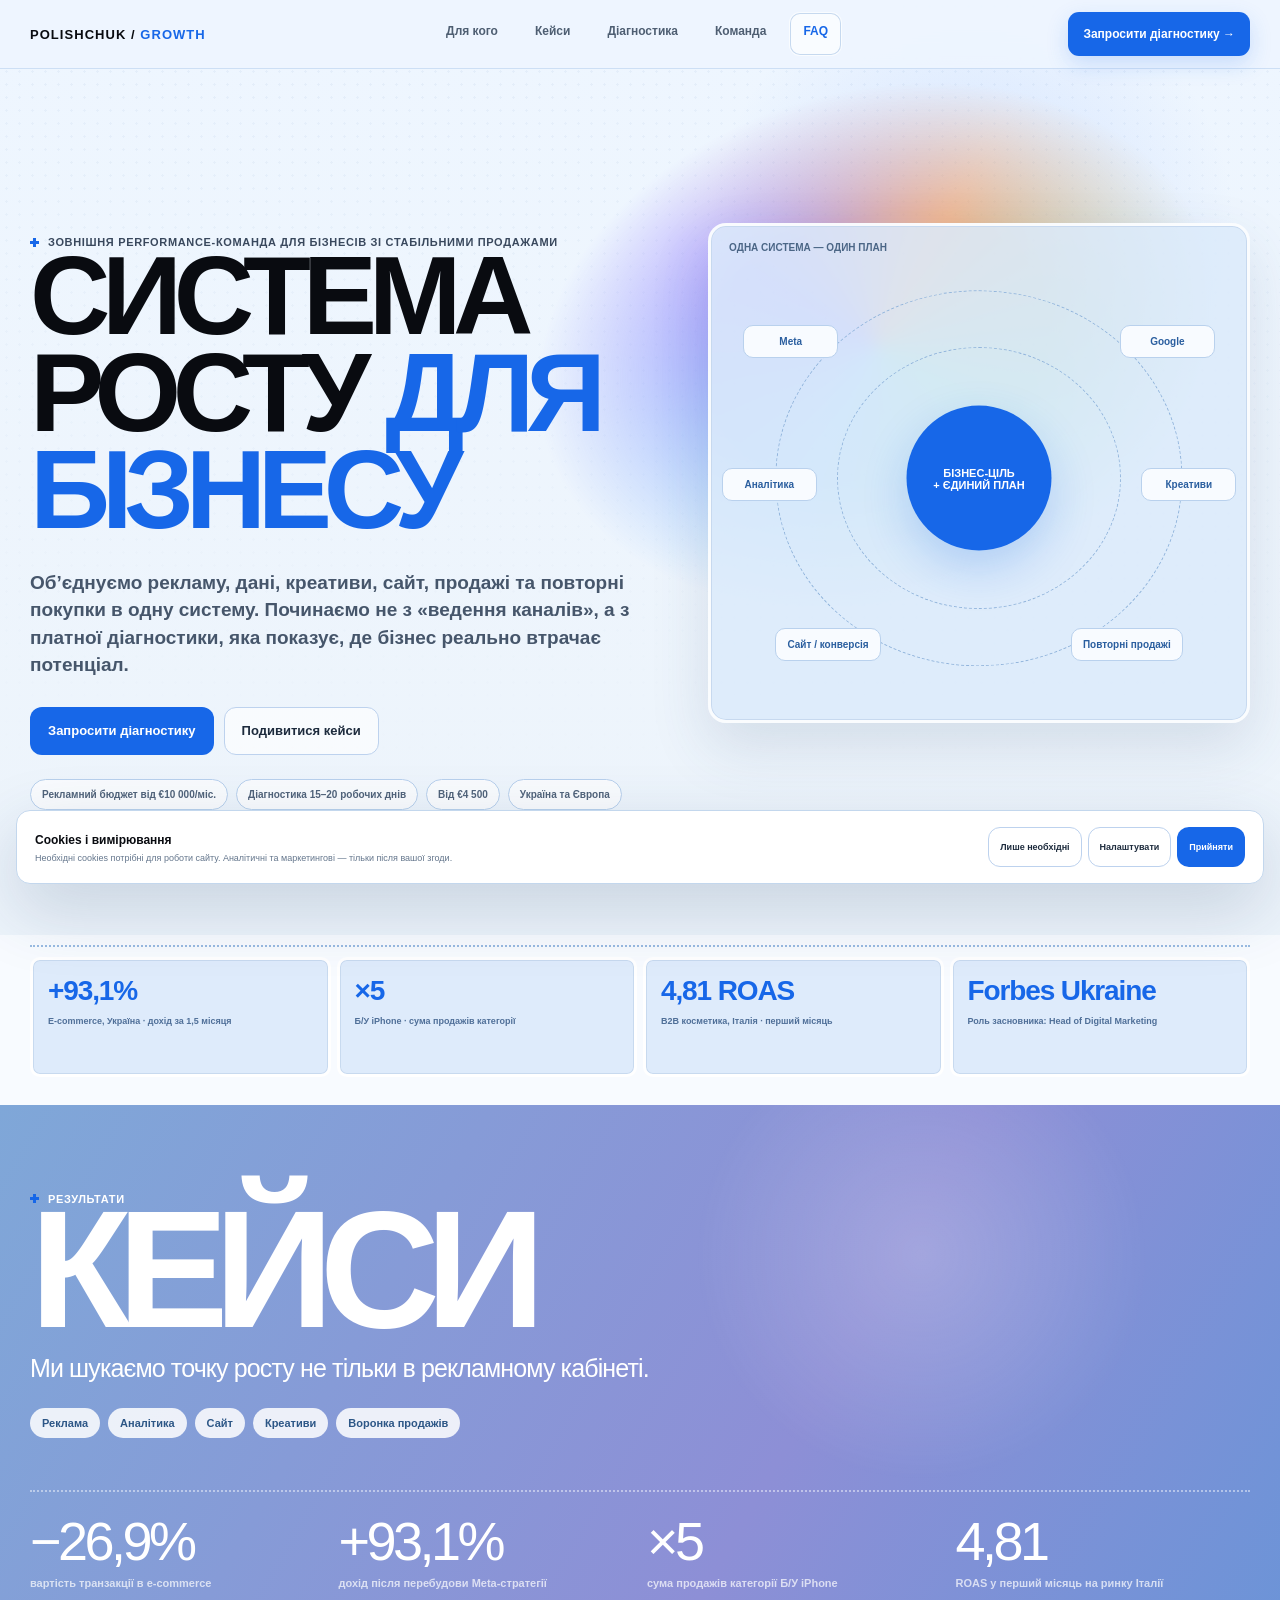
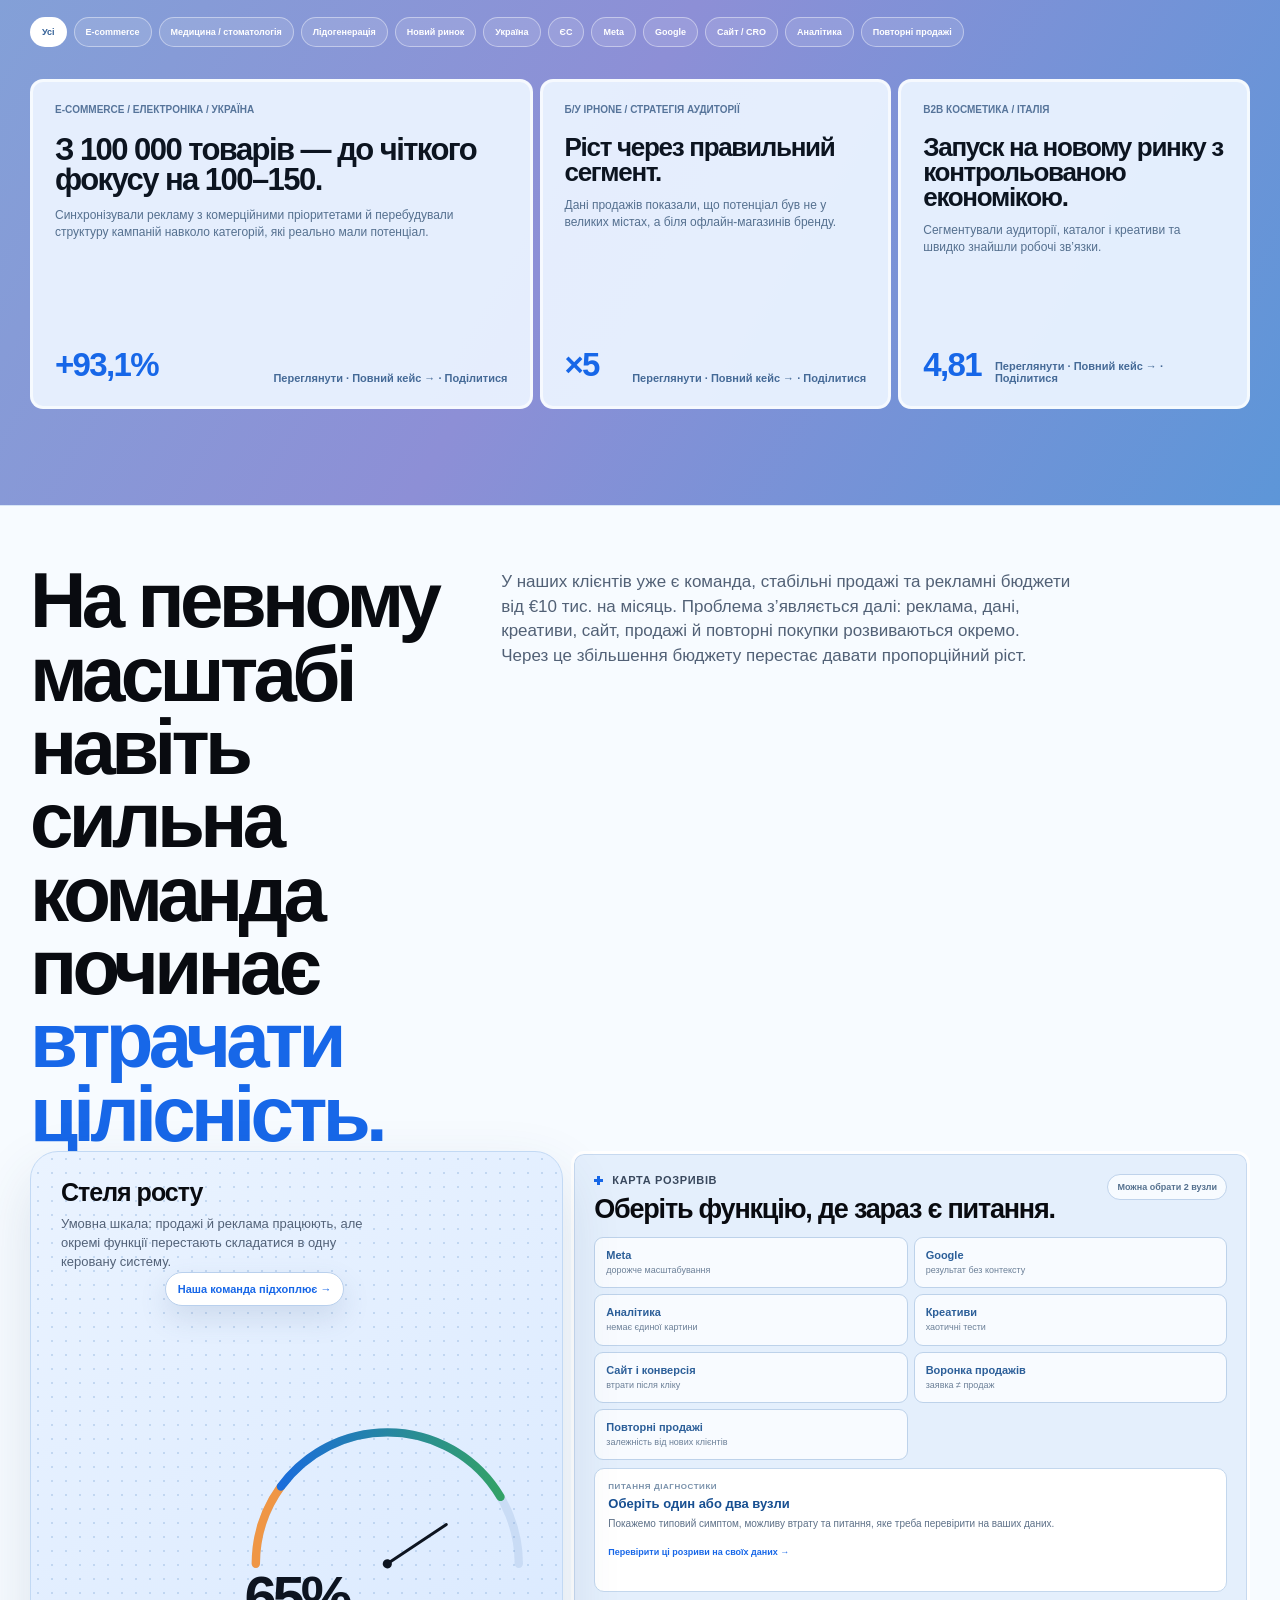
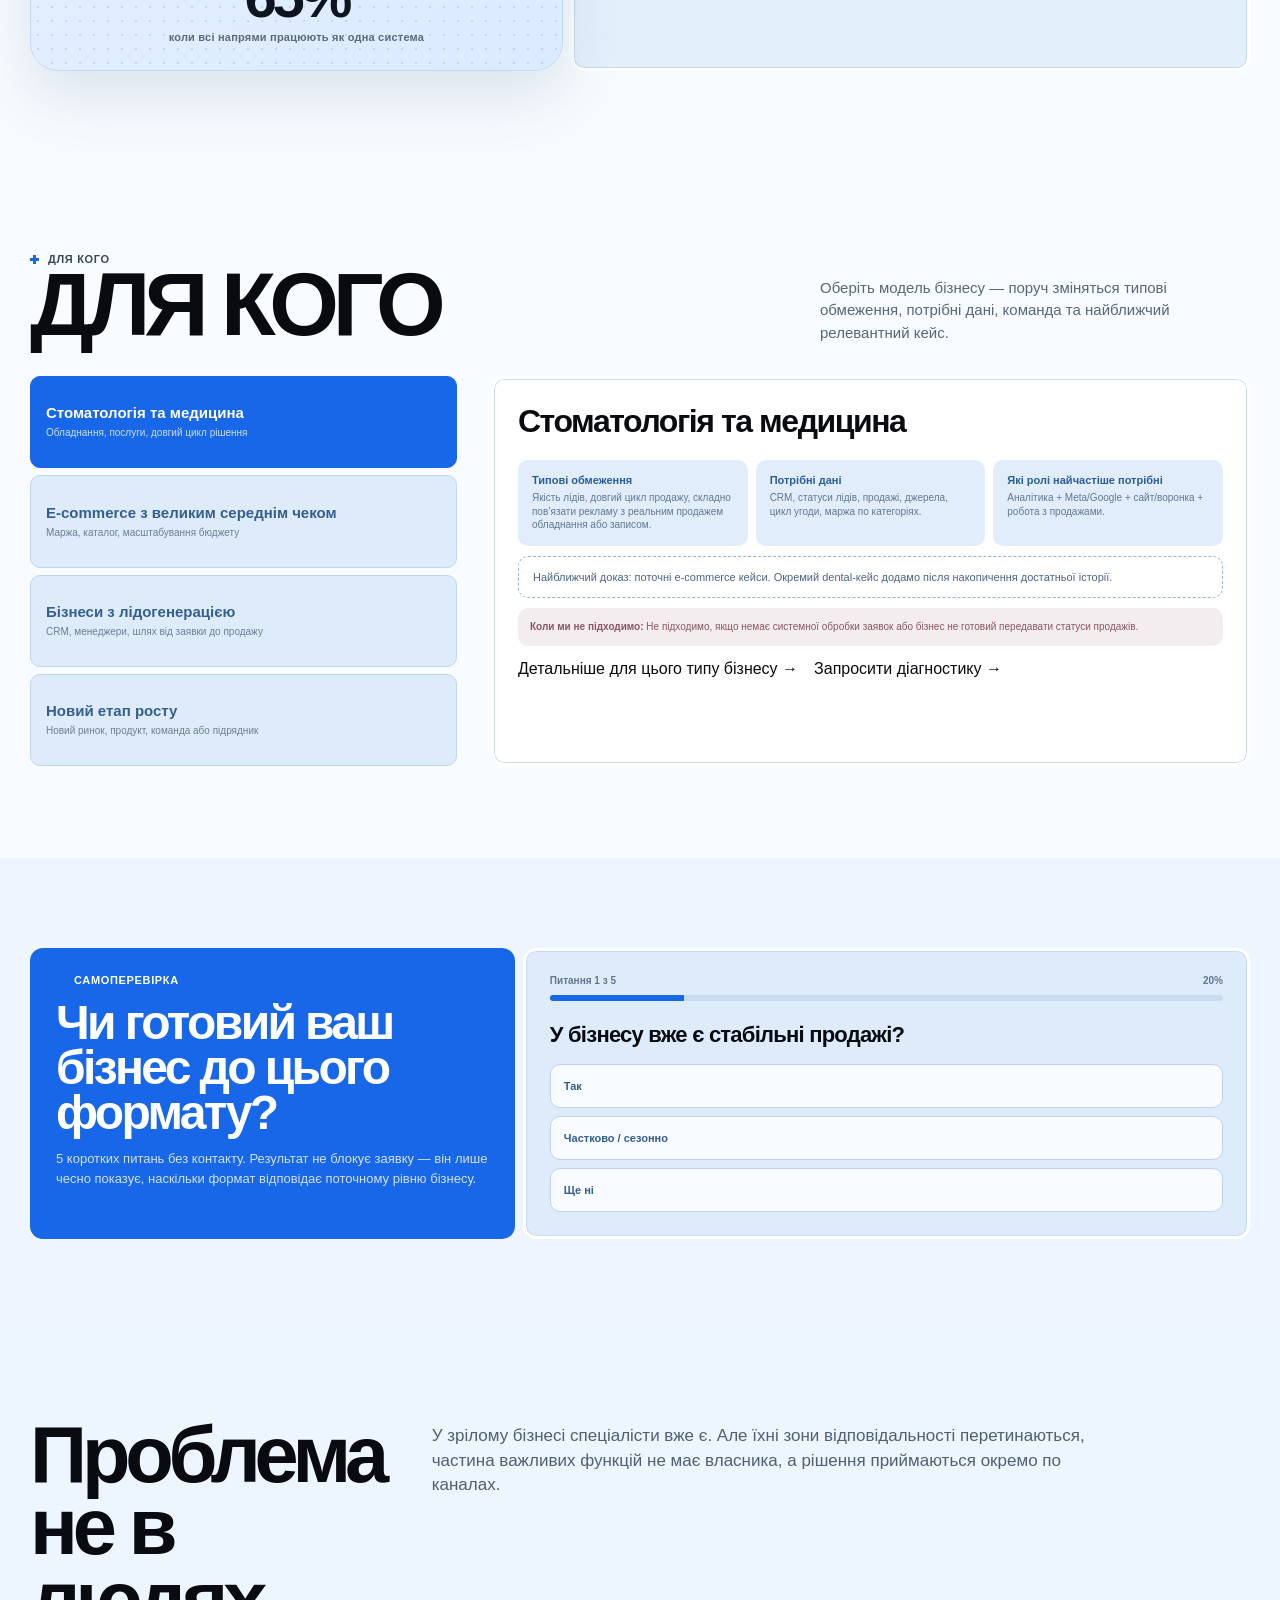
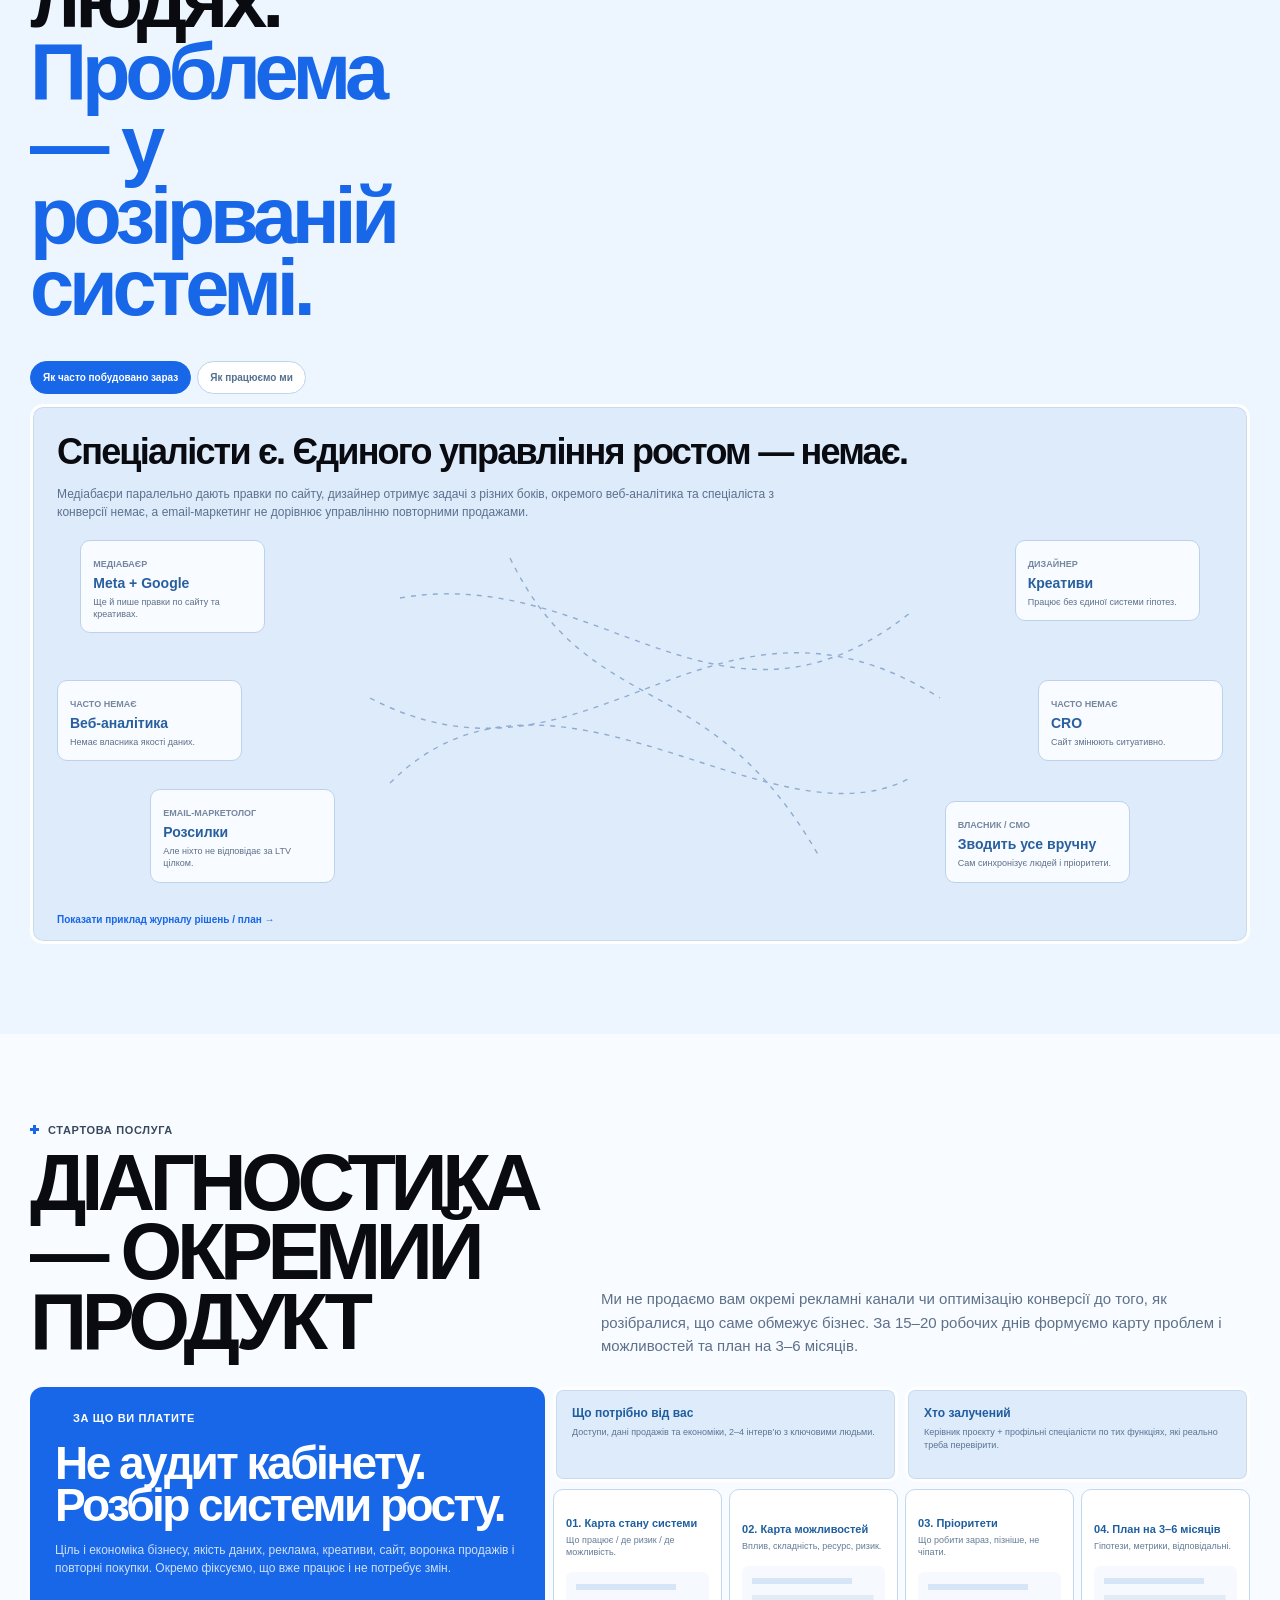
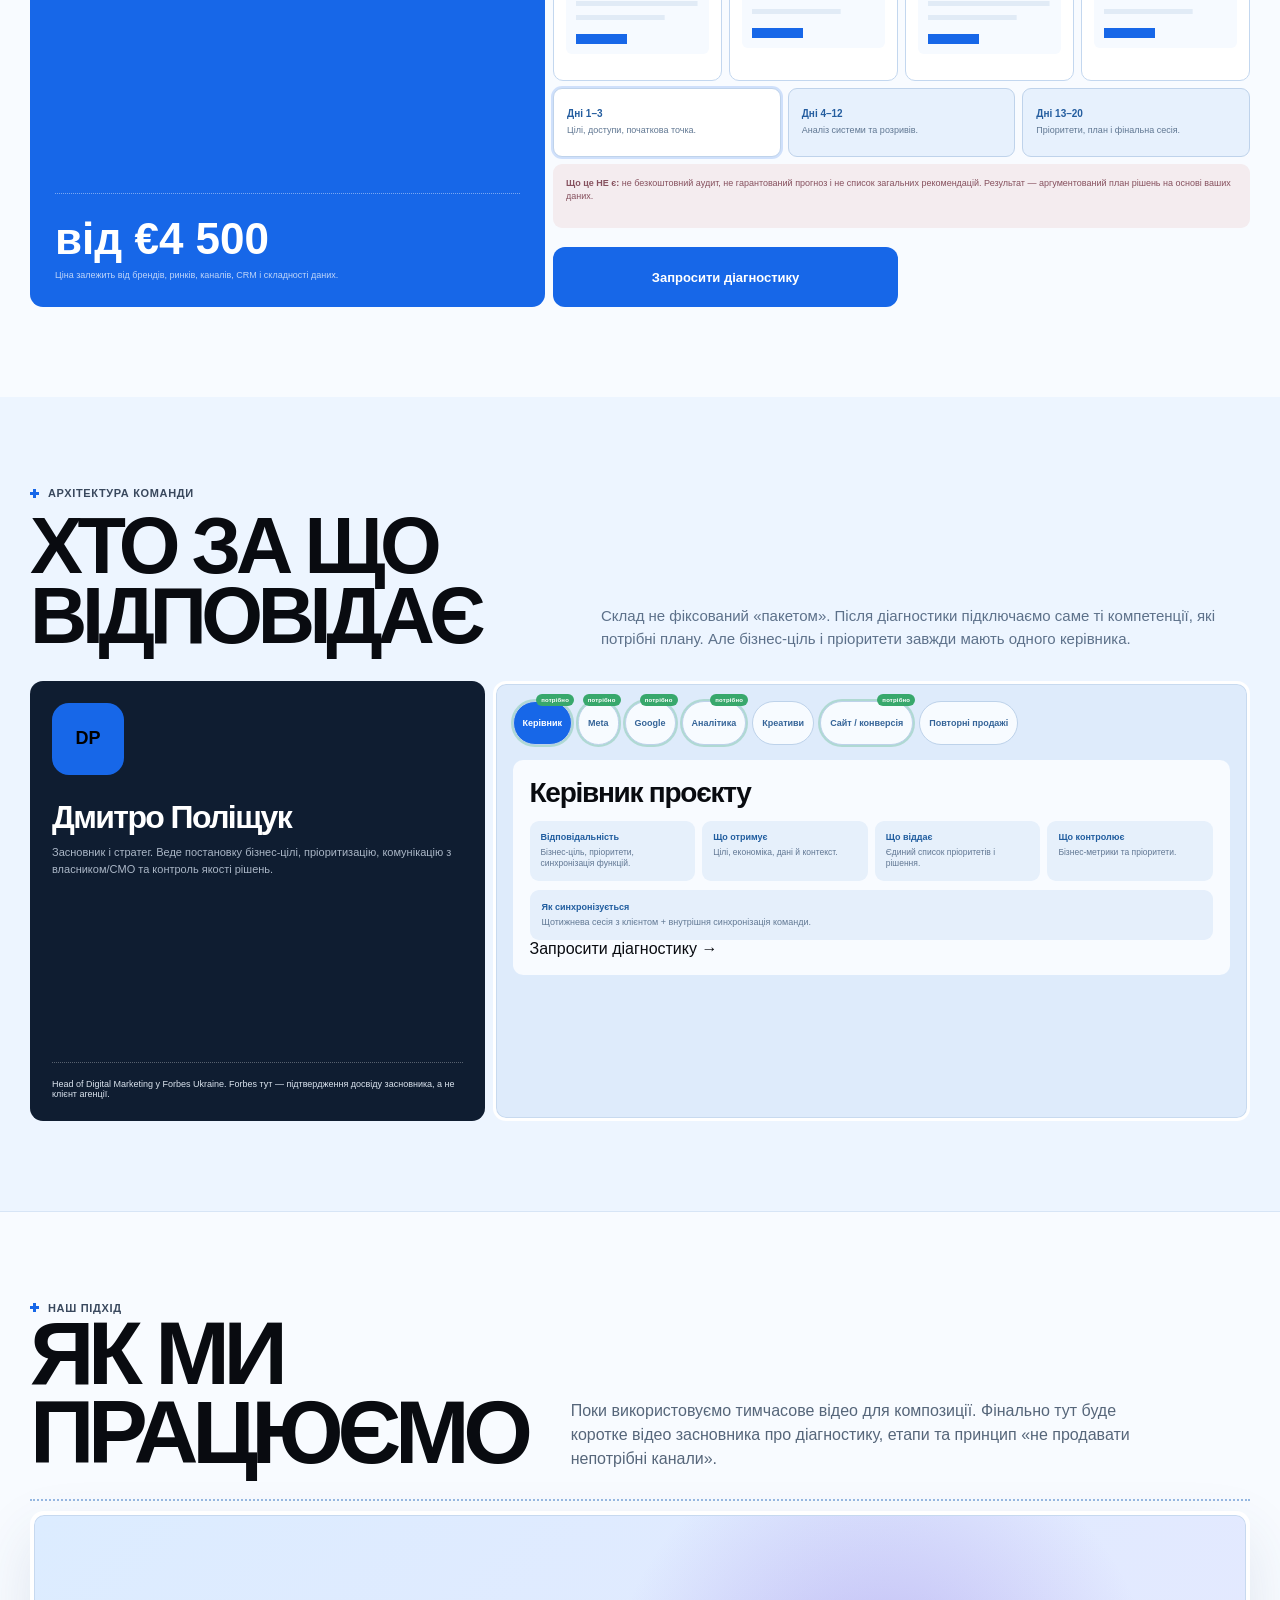
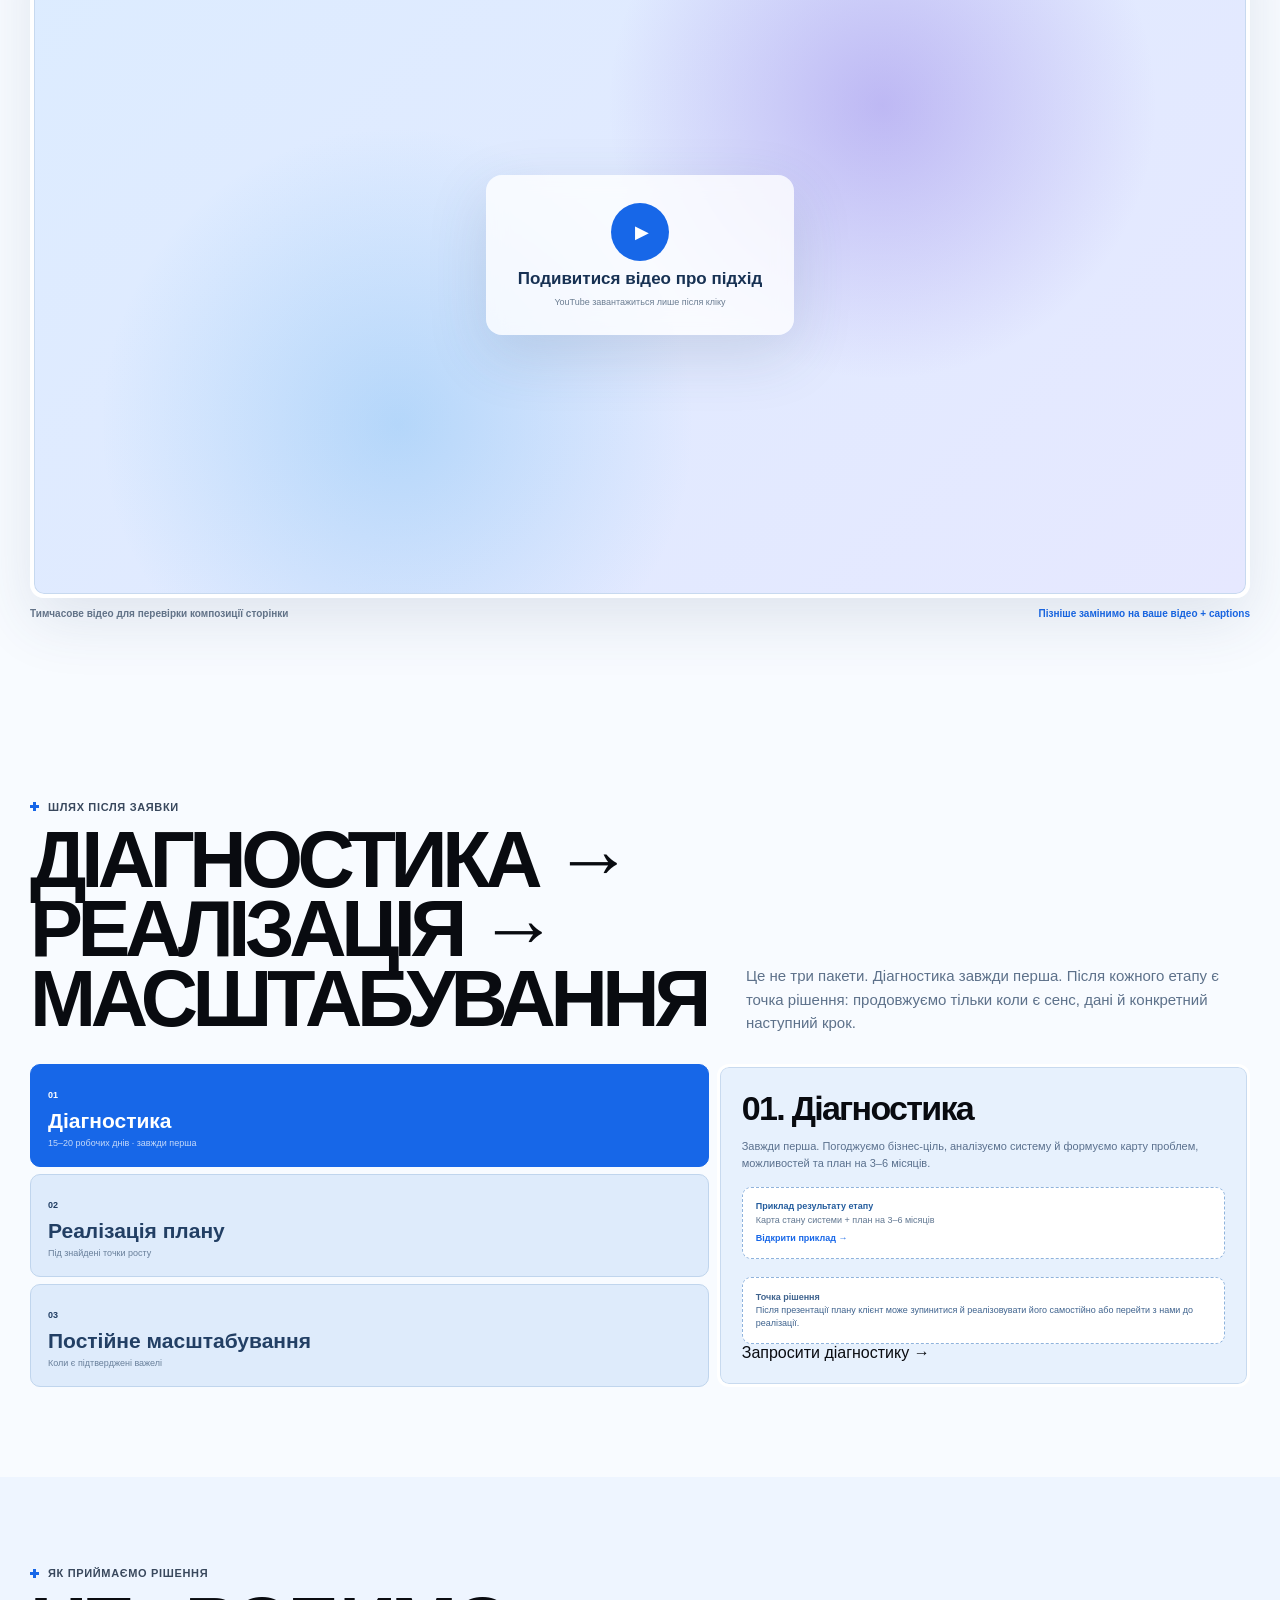
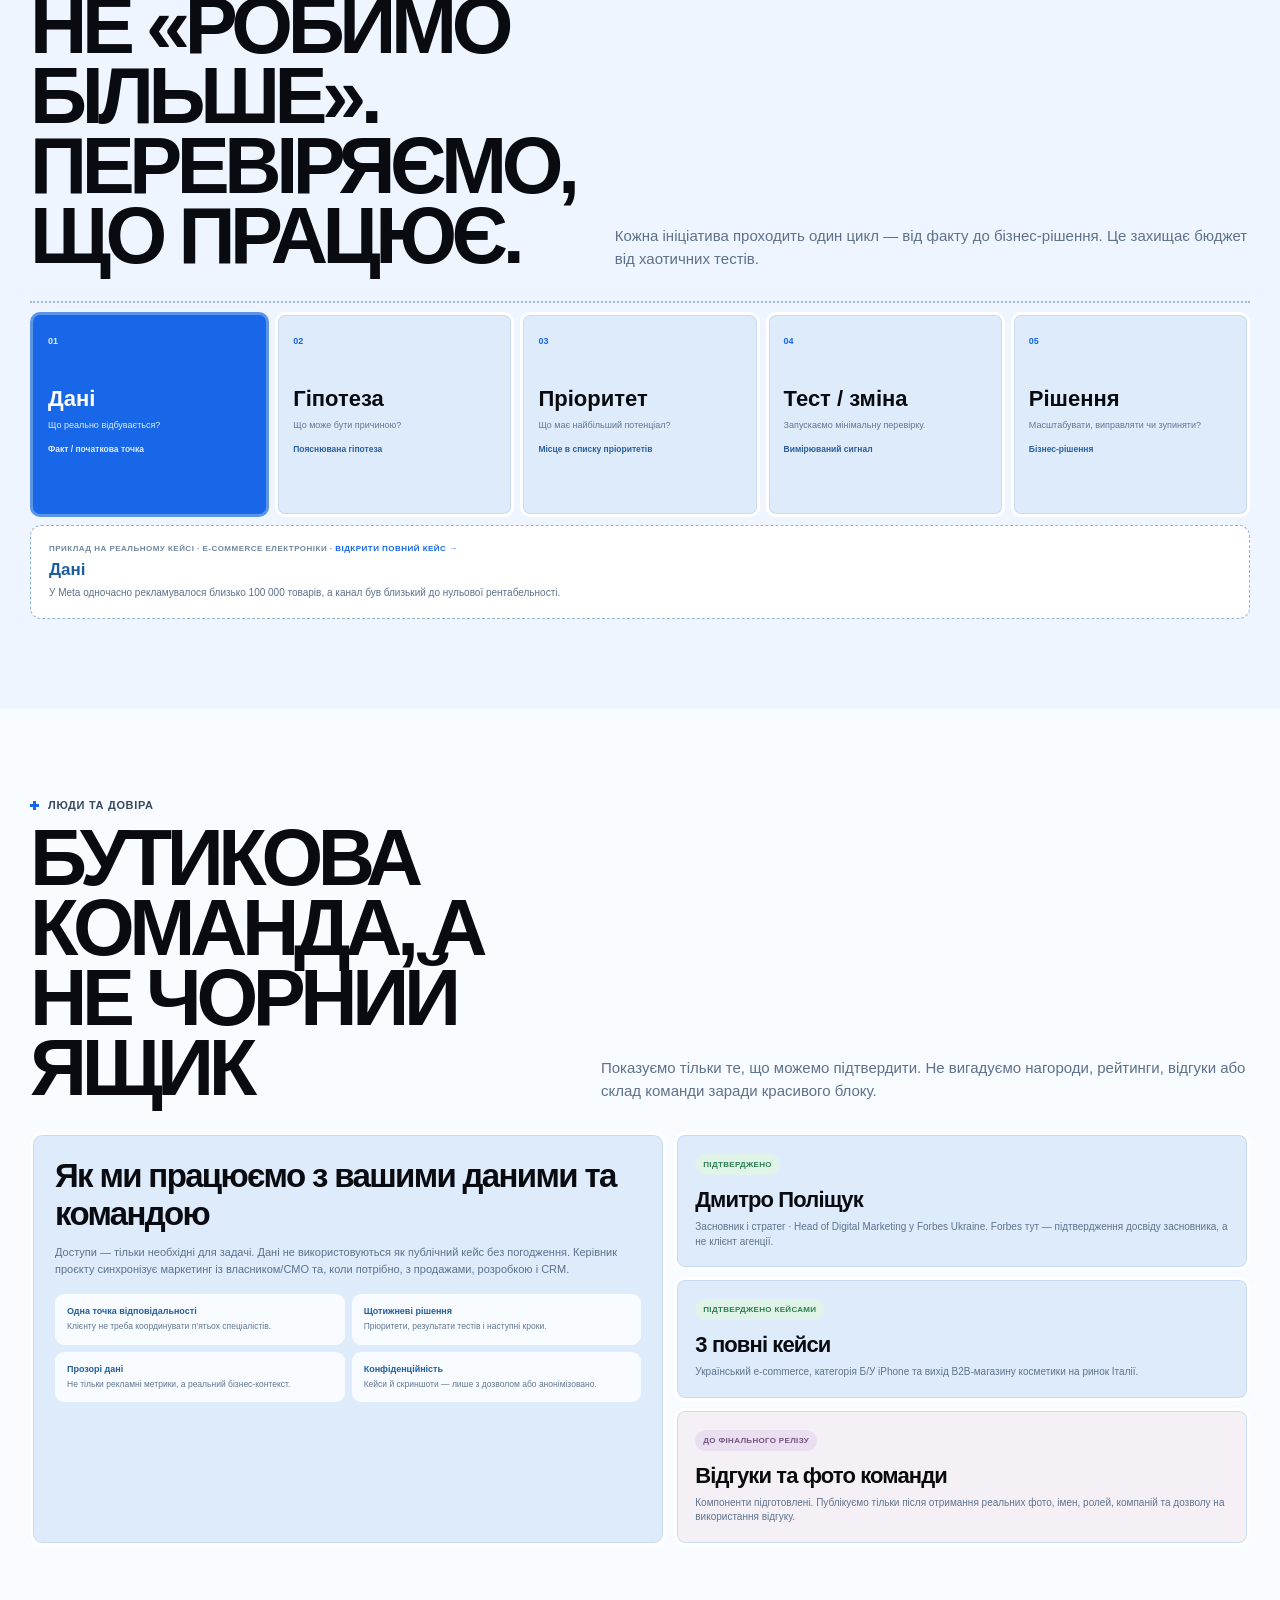
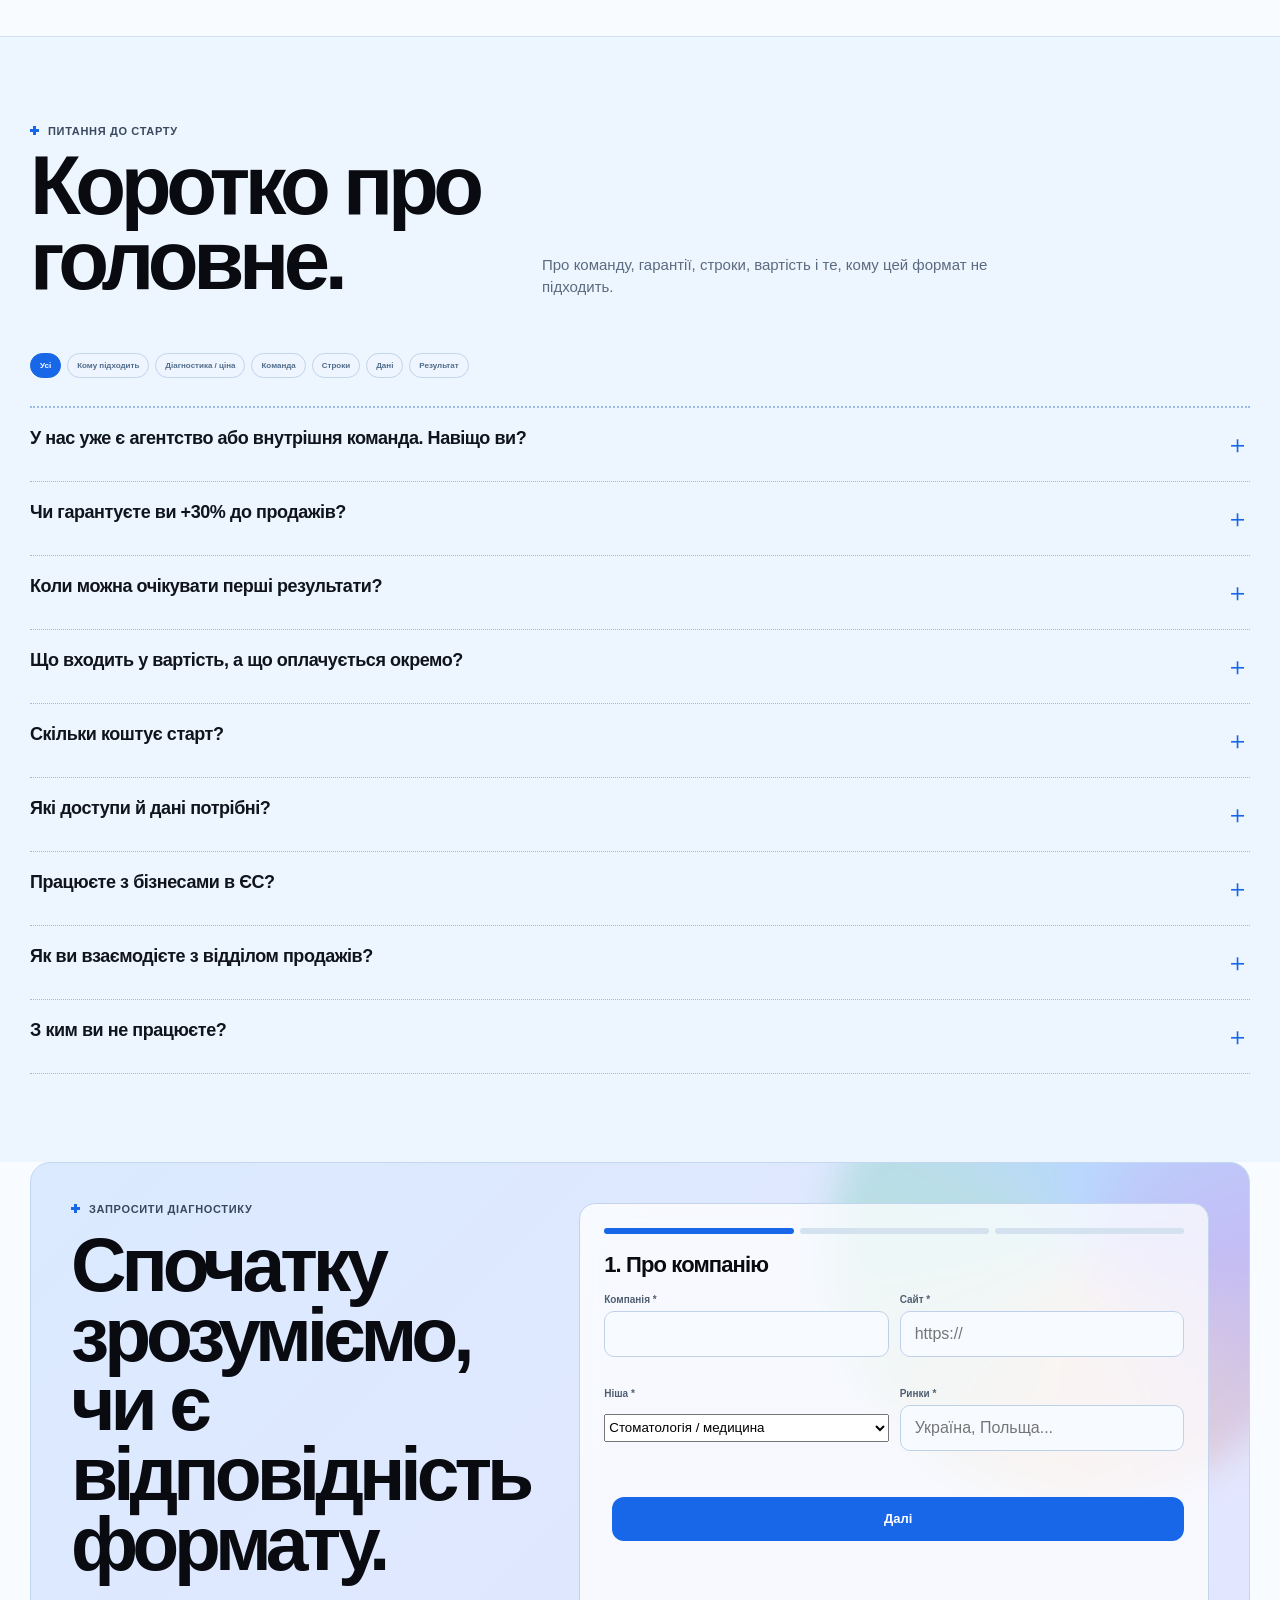
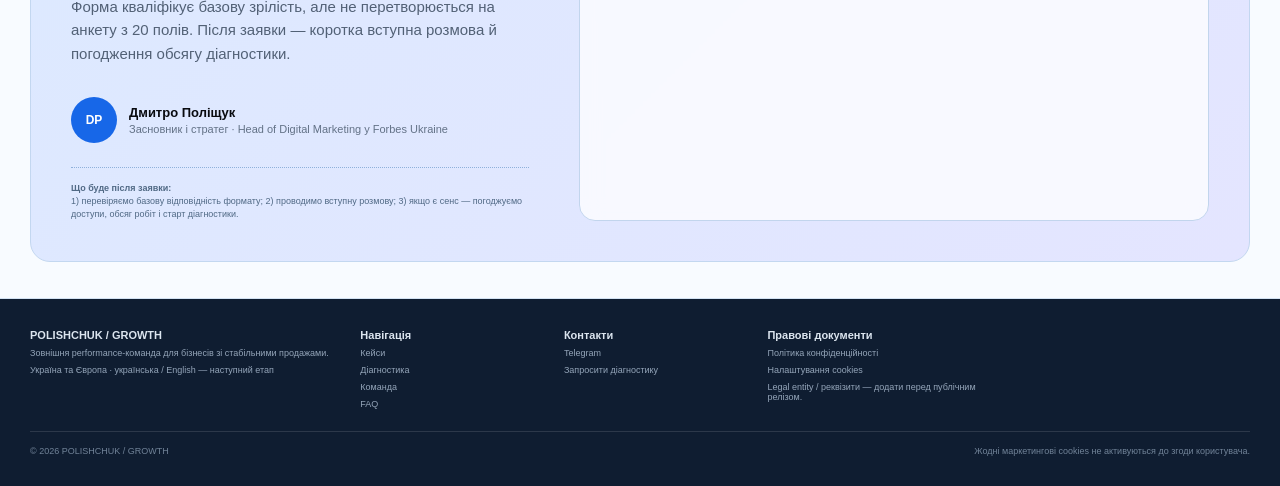
==== commit eb96a7f4: "Add files via upload" ====
--- a/index.html
+++ b/index.html
@@ -1,5 +1,4 @@
 
-&lt;!-- Wave 1 / P0: Hero, trust, early proof, відповідність формату, diagnostic, team/trust, process, FAQ, form, footer. P1 interactive blocks are temporarily hidden for review. --&gt;
 <!DOCTYPE html>
 
 <html lang="uk">
@@ -8,636 +7,73 @@
 <meta content="width=device-width,initial-scale=1" name="viewport"/>
 <meta content="Зовнішня команда з performance-маркетингу для бізнесів зі стабільними продажами, які хочуть перейти до наступного етапу росту." name="description"/>
 <meta content="#eef5ff" name="theme-color"/>
-<title>POLISHCHUK / GROWTH — зовнішня performance-команда</title>
+<title>POLISHCHUK / GROWTH — система росту для бізнесу</title>
+
+<meta name="referrer" content="strict-origin-when-cross-origin">
+<meta http-equiv="Permissions-Policy" content="camera=(), microphone=(), geolocation=()">
+
+<link href="https://dimpolischuk2003-cyber.github.io/growth/" rel="canonical"/>
+<meta content="index,follow,max-image-перегляд:large" name="robots"/>
+<meta content="website" property="og:type"/>
+<meta content="uk_UA" property="og:locale"/>
+<meta content="POLISHCHUK / GROWTH — система росту для бізнесу" property="og:title"/>
+<meta content="Зовнішня performance-команда для бізнесів зі стабільними продажами. Старт — платна діагностика системи росту за 15–20 робочих днів." property="og:description"/>
+<meta content="https://dimpolischuk2003-cyber.github.io/growth/" property="og:url"/>
+<meta content="summary_large_image" name="twitter:card"/>
+<meta content="POLISHCHUK / GROWTH — система росту для бізнесу" name="twitter:title"/>
+<meta content="Діагностика → реалізація → масштабування. Для бізнесів із рекламним бюджетом від €10 000/міс." name="twitter:description"/>
+<script type="application/ld+json">
+{
+  "@context":"https://schema.org",
+  "@graph":[
+    {
+      "@type":"ProfessionalService",
+      "@id":"https://dimpolischuk2003-cyber.github.io/growth/#service",
+      "name":"POLISHCHUK / GROWTH",
+      "url":"https://dimpolischuk2003-cyber.github.io/growth/",
+      "description":"Зовнішня performance-команда для бізнесів зі стабільними продажами. Стартова послуга — платна діагностика системи росту.",
+      "areaServed":["Ukraine","Europe"],
+      "founder":{"@type":"Person","name":"Дмитро Поліщук","jobTitle":"Founder & Growth Strategist"}
+    },
+    {
+      "@type":"WebSite",
+      "@id":"https://dimpolischuk2003-cyber.github.io/growth/#website",
+      "url":"https://dimpolischuk2003-cyber.github.io/growth/",
+      "name":"POLISHCHUK / GROWTH",
+      "inLanguage":"uk"
+    }
+  ]
+}
+</script>
+<link rel="stylesheet" href="assets/css/tokens.css">
+<link rel="stylesheet" href="assets/css/layout.css">
+<link rel="stylesheet" href="assets/css/components.css">
+<link rel="stylesheet" href="assets/css/interactions.css">
 <style>
-    :root{
-      --bg:#eef5ff;
-      --bg2:#e3efff;
-      --paper:#f8fbff;
-      --white:#ffffff;
-      --ink:#090b10;
-      --blue:#1767e8;
-      --blue2:#2f72df;
-      --blue-soft:#cfe2ff;
-      --muted:#6e7a8c;
-      --line:#a9c8ef;
-      --orange:#ef9645;
-      --green:#35a65d;
-      --violet:#7b56dd;
-      --shadow:0 24px 60px rgba(48,77,112,.14);
-      --r:22px;
-      --max:1220px;
-    }
-
-    *{box-sizing:border-box}
-    html{scroll-behavior:smooth}
-    body{
-      margin:0;
-      font-family:Arial,Helvetica,sans-serif;
-      color:var(--ink);
-      background:var(--bg);
-      -webkit-font-smoothing:antialiased;
-      text-rendering:optimizeLegibility;
-    }
-    body.modal-open{overflow:hidden}
-    a{text-decoration:none;color:inherit}
-    button,input,textarea{font:inherit}
-    button{cursor:pointer}
-    .container{width:min(calc(100% - 40px),var(--max));margin:auto}
-
-    .nav{
-      position:fixed;z-index:100;inset:0 0 auto 0;
-      background:rgba(238,245,255,.88);
-      backdrop-filter:blur(15px);
-      border-bottom:1px solid rgba(120,165,220,.28);
-    }
-    .nav-inner{height:68px;display:flex;align-items:center;justify-content:space-between;gap:18px}
-    .brand{font-size:13px;font-weight:900;letter-spacing:.08em}
-    .brand b{color:var(--blue)}
-    .nav-links{display:flex;gap:9px;align-items:center}
-    .nav-links a{
-      padding:11px 13px;border:1px solid transparent;border-radius:11px;
-      font-size:12px;font-weight:800;color:#4e5e72;transition:.2s
-    }
-    .nav-links a:hover{border-color:#b7d0ef;background:rgba(255,255,255,.55);color:#0b111b}
-    .nav-cta{
-      display:inline-flex;align-items:center;gap:10px;padding:11px 15px;border-radius:11px;
-      background:var(--blue);color:#fff;font-size:12px;font-weight:900;
-      box-shadow:0 8px 22px rgba(23,103,232,.18)
-    }
-    .menu{display:none;border:0;background:transparent;font-size:23px;color:#111}
-
-    .eyebrow{
-      display:flex;align-items:center;gap:9px;
-      color:#39485d;font-size:11px;font-weight:900;text-transform:uppercase;letter-spacing:.06em
-    }
-    .eyebrow:before{
-      content:"";width:9px;height:9px;background:
-      linear-gradient(90deg,transparent 35%,var(--blue) 35% 65%,transparent 65%),
-      linear-gradient(transparent 35%,var(--blue) 35% 65%,transparent 65%);
-    }
-
-    /* HERO */
-    .hero{
-      min-height:900px;padding:108px 0 42px;position:relative;overflow:hidden;
-      background:
-        radial-gradient(circle at 76% 25%,rgba(84,138,255,.18),transparent 22%),
-        linear-gradient(180deg,#eef6ff,#edf4fb);
-    }
-    .hero:before{
-      content:"";position:absolute;inset:0;opacity:.36;pointer-events:none;
-      background-image:
-        radial-gradient(circle,rgba(48,98,163,.16) 1px,transparent 1.2px);
-      background-size:13px 13px;
-      mask-image:linear-gradient(to bottom,black,transparent 86%);
-    }
-    .hero:after{
-      content:"";position:absolute;width:730px;height:540px;right:3%;top:76px;border-radius:48% 52% 45% 55%;
-      background:conic-gradient(from 225deg,#7dc9ff,#8a6cff,#ff9d52,#7de4a8,#7dc9ff);
-      filter:blur(8px);opacity:.62;transform:rotate(-16deg);
-      mask-image:radial-gradient(ellipse,#000 34%,transparent 67%);
-    }
-    .hero-inner{position:relative;z-index:2;display:grid;grid-template-columns:1fr 325px;gap:42px;align-items:stretch}
-    .hero-main{padding-top:128px;position:relative}
-    h1{
-      margin:0;max-width:900px;font-size:clamp(68px,8.7vw,124px);
-      line-height:.87;letter-spacing:-.075em;font-weight:900;text-transform:uppercase;
-    }
-    h1 .blue{color:var(--blue)}
-    .hero-lead{
-      margin:30px 0 0;max-width:660px;font-size:19px;line-height:1.45;color:#46566b;font-weight:600
-    }
-    .hero-actions{margin-top:28px;display:flex;gap:10px;flex-wrap:wrap}
-    .btn{
-      display:inline-flex;align-items:center;justify-content:center;gap:9px;
-      min-height:48px;padding:12px 17px;border-radius:12px;border:1px solid transparent;
-      font-size:13px;font-weight:900;transition:.2s
-    }
-    .btn:hover{transform:translateY(-2px)}
-    .btn-primary{background:var(--blue);color:#fff}
-    .btn-light{background:rgba(255,255,255,.65);border-color:#bdd2ee;color:#1d2b3d}
-    .hero-tags{margin-top:44px;display:flex;flex-wrap:wrap;gap:10px}
-    .tag{
-      display:inline-flex;align-items:center;gap:8px;padding:9px 12px;border-radius:999px;
-      background:rgba(255,255,255,.7);border:1px solid rgba(97,143,199,.28);font-size:11px;font-weight:900;color:#53647a
-    }
-    .tag i{width:8px;height:8px;border-radius:50%;background:var(--blue)}
-    .tag.orange i{background:var(--orange)} .tag.green i{background:var(--green)} .tag.violet i{background:var(--violet)}
-    .hero-side{display:grid;grid-template-rows:1fr 1fr auto;gap:6px;padding-top:4px}
-    .info-card{
-      min-height:210px;padding:20px;border-radius:13px;background:rgba(235,244,255,.82);
-      border:4px solid rgba(255,255,255,.78);box-shadow:0 0 0 1px #c7dbf3 inset;
-      display:flex;flex-direction:column;justify-content:space-between
-    }
-    .info-card strong{font-size:34px;line-height:1;color:var(--blue);font-weight:500}
-    .info-card span{font-size:11px;font-weight:900;text-transform:uppercase;color:#233246}
-    .plus{font-size:28px;color:var(--blue);align-self:flex-end;font-weight:300}
-    .hero-side-copy{
-      padding:16px 2px 0;font-size:17px;line-height:1.05;font-weight:900;letter-spacing:-.03em;max-width:250px
-    }
-    .hero-bottom-line{position:relative;z-index:2;margin-top:40px;border-top:2px dotted #91b7e5;height:14px}
-
-    /* METER */
-    .meter-section{background:#f7fbff;padding:58px 0 92px;border-top:1px solid #d7e5f6}
-    .meter-head{display:grid;grid-template-columns:.72fr 1.28fr;gap:50px;align-items:start}
-    .meter-head h2{
-      margin:0;font-size:clamp(48px,6.1vw,82px);line-height:.94;letter-spacing:-.06em;font-weight:900
-    }
-    .meter-head h2 span{color:var(--blue)}
-    .meter-head p{margin:6px 0 0;font-size:17px;line-height:1.45;color:#526176;max-width:570px}
-    .meter-card{
-      margin-top:34px;position:relative;height:330px;border-radius:28px;overflow:hidden;
-      background:linear-gradient(145deg,#eaf3ff,#dbeaff);
-      border:1px solid #c2d9f4;box-shadow:var(--shadow)
-    }
-    .meter-card:before{
-      content:"";position:absolute;inset:0;opacity:.45;
-      background-image:radial-gradient(circle,#98b9df 1px,transparent 1.2px);background-size:14px 14px
-    }
-    .meter-copy{
-      position:absolute;z-index:2;left:30px;top:26px;max-width:330px
-    }
-    .meter-copy strong{display:block;font-size:25px;letter-spacing:-.04em}
-    .meter-copy span{display:block;margin-top:8px;color:#536278;font-size:13px;line-height:1.45}
-    .meter-svg{position:absolute;right:0;bottom:-5px;width:min(66%,780px);height:310px}
-    .meter-track,.meter-first,.meter-next{fill:none;stroke-linecap:round;stroke-width:20}
-    .meter-track{stroke:rgba(26,84,153,.10)}
-    .meter-first{stroke:var(--orange);stroke-dasharray:0 100;transition:stroke-dasharray 1s cubic-bezier(.2,.8,.2,1)}
-    .meter-next{stroke:url(#meterGrad);stroke-dasharray:0 100;stroke-dashoffset:-20;opacity:0;transition:stroke-dasharray 1.25s cubic-bezier(.2,.8,.2,1),opacity .35s}
-    .meter-card.phase1 .meter-first{stroke-dasharray:20 100}
-    .meter-card.phase2 .meter-next{stroke-dasharray:63 100;opacity:1}
-    .needle{transform-origin:420px 260px;transform:rotate(-88deg);transition:transform 1.15s cubic-bezier(.2,.8,.2,1)}
-    .needle line{stroke:#0d1420;stroke-width:7;stroke-linecap:round}
-    .needle circle{fill:#0d1420}
-    .meter-value{
-      position:absolute;z-index:3;right:26%;bottom:27px;text-align:center;
-      font-size:58px;line-height:1;font-weight:900;letter-spacing:-.07em;color:#0d1420
-    }
-    .meter-value small{display:block;margin-top:6px;font-size:11px;letter-spacing:.02em;color:#5b687a;font-weight:800}
-    .pickup{
-      position:absolute;z-index:4;right:41%;top:120px;padding:10px 12px;border-radius:999px;
-      background:#fff;border:1px solid #b9d0ed;font-size:11px;font-weight:900;color:var(--blue);
-      opacity:0;transform:translateY(10px);transition:.45s;box-shadow:0 12px 28px rgba(64,97,136,.15)
-    }
-    .meter-card.phase2 .pickup{opacity:1;transform:none}
-
-    /* WHO */
-    .who{padding:90px 0 92px;background:#f8fbff}
-    .section-top{display:flex;align-items:flex-end;justify-content:space-between;gap:40px;margin-bottom:32px}
-    .section-top h2{
-      margin:0;font-size:clamp(58px,7vw,98px);line-height:.88;letter-spacing:-.07em;font-weight:900;text-transform:uppercase
-    }
-    .section-top p{margin:0;max-width:430px;color:#57667a;font-size:15px;line-height:1.5}
-    .who-grid{border-top:2px dotted #97b9e2;padding-top:12px;display:grid;grid-template-columns:repeat(4,1fr);gap:5px}
-    .who-card{
-      min-height:365px;background:#deebfb;border-radius:10px;padding:22px;
-      display:flex;flex-direction:column;justify-content:space-between;border:3px solid #fff;
-      box-shadow:0 0 0 1px #c7d9ef inset
-    }
-    .who-icon{
-      width:52px;height:52px;border-radius:8px;background:#c5dcf9;display:grid;place-items:center;
-      color:var(--blue);font-size:24px;align-self:flex-end
-    }
-    .who-card h3{margin:0 0 14px;color:var(--blue);font-size:25px;line-height:.96;letter-spacing:-.045em}
-    .who-card p{margin:0;padding-top:13px;border-top:1px dotted #78a5dc;color:#3c6da9;font-size:12px;line-height:1.35;font-weight:700}
-
-    /* TEAM */
-    .team{padding:90px 0 0;background:#edf5ff}
-    .team-intro{
-      display:grid;grid-template-columns:.62fr 1.38fr;gap:34px;align-items:start;margin-bottom:36px
-    }
-    .team-intro h2{
-      margin:0;font-size:clamp(48px,6.2vw,84px);line-height:.91;letter-spacing:-.065em;font-weight:900
-    }
-    .team-intro h2 span{color:var(--blue)}
-    .team-intro p{margin:5px 0 0;color:#4f6074;font-size:17px;line-height:1.45;max-width:690px}
-    .team-board{display:grid;grid-template-columns:.88fr 1.12fr;gap:7px}
-    .team-box{min-height:540px;background:#dbeafa;border-radius:12px;border:3px solid #fff;padding:26px;position:relative;overflow:hidden}
-    .team-box.ours{background:linear-gradient(145deg,#7da8e8,#9389dd);color:#fff}
-    .small-label{font-size:11px;font-weight:900;text-transform:uppercase;letter-spacing:.06em}
-    .team-box h3{margin:20px 0 12px;font-size:36px;line-height:.98;letter-spacing:-.05em}
-    .team-box>p{margin:0;color:#52709a;font-size:13px;line-height:1.5;max-width:470px}
-    .team-box.ours>p{color:rgba(255,255,255,.76)}
-    .generalist-stack{margin-top:28px;display:grid;gap:8px;max-width:480px}
-    .generalist-head{
-      display:flex;align-items:center;gap:12px;padding:13px;background:#eef5ff;border-radius:12px;color:#142136
-    }
-    .generalist-avatar{width:42px;height:42px;border-radius:9px;background:var(--blue);color:#fff;display:grid;place-items:center;font-size:11px;font-weight:900}
-    .generalist-head strong{display:block;font-size:14px}.generalist-head span{font-size:10px;color:#748297}
-    .task{
-      display:flex;align-items:center;justify-content:space-between;padding:12px 13px;background:#eef5ff;border-radius:10px;
-      color:#285789;font-size:12px;font-weight:800
-    }
-    .task b{font-size:10px;color:#a56b34;font-weight:900}
-    .team-visual{position:absolute;inset:175px 18px 18px}
-    .hub{
-      position:absolute;left:50%;top:50%;transform:translate(-50%,-50%);
-      width:145px;height:145px;border-radius:50%;background:#fff;color:var(--blue);
-      display:grid;place-items:center;text-align:center;font-weight:900;box-shadow:0 18px 50px rgba(35,50,113,.2)
-    }
-    .node{
-      position:absolute;padding:10px 12px;border:1px solid rgba(255,255,255,.46);border-radius:999px;
-      background:rgba(255,255,255,.18);backdrop-filter:blur(8px);font-size:11px;font-weight:900;white-space:nowrap
-    }
-    .n1{left:5%;top:10%}.n2{right:5%;top:10%}.n3{left:0;top:46%}.n4{right:0;top:46%}.n5{left:10%;bottom:5%}.n6{right:10%;bottom:5%}
-    .line{
-      position:absolute;left:50%;top:50%;width:44%;height:44%;transform:translate(-50%,-50%);
-      border:1px solid rgba(255,255,255,.38);border-radius:50%
-    }
-    .line.two{width:64%;height:64%}
-
-    /* PROOF */
-    .proof{
-      padding:88px 0 96px;background:
-        radial-gradient(circle at 72% 15%,rgba(255,255,255,.2),transparent 18%),
-        linear-gradient(120deg,#7fa7d8,#8d8fd6 53%,#5d96d8);
-      color:#fff
-    }
-    .proof-top{display:flex;justify-content:space-between;gap:30px;align-items:flex-start}
-    .proof-top h2{
-      margin:0;max-width:900px;font-size:clamp(54px,7vw,94px);line-height:.92;letter-spacing:-.065em;font-weight:500
-    }
-    .proof-top h2 span{color:rgba(255,255,255,.38)}
-    .proof-tags{display:flex;gap:8px;flex-wrap:wrap;margin-top:26px}
-    .proof-tag{padding:9px 12px;border-radius:999px;background:rgba(255,255,255,.85);color:#2c5686;font-size:11px;font-weight:900}
-    .stats{margin-top:52px;border-top:2px dotted rgba(255,255,255,.45);padding-top:18px;display:grid;grid-template-columns:repeat(4,1fr);gap:14px}
-    .stat strong{display:block;font-size:54px;letter-spacing:-.065em;font-weight:500}
-    .stat span{display:block;margin-top:5px;color:rgba(255,255,255,.7);font-size:11px;font-weight:800}
-    .case-grid{margin-top:32px;display:grid;grid-template-columns:1.25fr .875fr .875fr;gap:7px}
-    .case{
-      min-height:330px;border-radius:13px;background:rgba(235,244,255,.94);color:#0c1420;border:3px solid rgba(255,255,255,.65);
-      padding:22px;display:flex;flex-direction:column;justify-content:space-between;transition:.2s;cursor:pointer
-    }
-    .case:hover{transform:translateY(-4px)}
-    .case-label{font-size:10px;text-transform:uppercase;font-weight:900;color:#56749a}
-    .case h3{margin:20px 0 12px;font-size:31px;line-height:.96;letter-spacing:-.05em}
-    .case:not(:first-child) h3{font-size:26px}
-    .case p{margin:0;color:#55708f;font-size:12px;line-height:1.45}
-    .case-foot{display:flex;justify-content:space-between;align-items:flex-end;gap:14px;margin-top:20px}
-    .case-foot strong{font-size:33px;color:var(--blue);letter-spacing:-.05em}
-    .case-foot span{font-size:11px;font-weight:900;color:#456a97}
-
-    /* PROCESS */
-    .process{padding:92px 0;background:#f8fbff}
-    .process-head{display:grid;grid-template-columns:.7fr 1.3fr;gap:45px;align-items:start;margin-bottom:28px}
-    .process-head h2{margin:0;font-size:clamp(48px,6vw,82px);line-height:.92;letter-spacing:-.065em}
-    .process-head p{margin:4px 0 0;color:#536278;font-size:17px;line-height:1.45;max-width:650px}
-    .steps{border-top:2px dotted #9bbce4;display:grid;grid-template-columns:repeat(3,1fr);gap:6px;padding-top:9px}
-    .step{min-height:310px;padding:22px;background:#deebfb;border-radius:10px;border:3px solid #fff;box-shadow:0 0 0 1px #c7d9ef inset}
-    .step-no{font-size:11px;color:var(--blue);font-weight:900}
-    .step h3{margin:54px 0 12px;font-size:30px;letter-spacing:-.045em}
-    .step p{margin:0;color:#52709a;font-size:13px;line-height:1.5}
-    .step strong{display:block;margin-top:23px;padding-top:13px;border-top:1px dotted #82aadb;color:#255d9f;font-size:12px}
-
-    /* CTA */
-    .cta{padding:0 0 36px;background:#f8fbff}
-    .cta-card{
-      position:relative;overflow:hidden;min-height:520px;border-radius:20px;
-      background:linear-gradient(135deg,#dbeaff,#e4e5ff);
-      border:1px solid #c3d7f0;padding:40px;display:grid;grid-template-columns:.9fr 1.1fr;gap:50px
-    }
-    .cta-card:after{
-      content:"";position:absolute;width:500px;height:500px;right:-80px;top:-160px;border-radius:50%;
-      background:conic-gradient(#67b8ff,#8665e2,#ffad67,#6bcf9c,#67b8ff);filter:blur(18px);opacity:.32
-    }
-    .cta-copy{position:relative;z-index:2}
-    .cta h2{margin:15px 0 16px;font-size:clamp(48px,6vw,82px);line-height:.91;letter-spacing:-.065em}
-    .cta p{margin:0;color:#526176;font-size:15px;line-height:1.55;max-width:520px}
-    .founder{margin-top:32px;display:flex;align-items:center;gap:12px}
-    .founder-avatar{width:46px;height:46px;border-radius:50%;background:var(--blue);color:#fff;display:grid;place-items:center;font-weight:900;font-size:12px}
-    .founder strong{display:block;font-size:13px}.founder span{display:block;margin-top:3px;font-size:11px;color:#637287}
-    .form{position:relative;z-index:2;background:rgba(255,255,255,.75);backdrop-filter:blur(10px);border:1px solid #c2d5ed;border-radius:16px;padding:24px}
-    .form h3{margin:0 0 20px;font-size:24px;letter-spacing:-.04em}
-    .fields{display:grid;grid-template-columns:1fr 1fr;gap:11px}
-    .field{display:grid;gap:6px}
-    .field.full{grid-column:1/-1}
-    .field label{font-size:10px;font-weight:900;color:#4f5e72}
-    .field input,.field textarea{
-      width:100%;padding:13px 14px;border-radius:10px;border:1px solid #bfd1e8;background:#f7fbff;outline:none;color:#0b1119
-    }
-    .field input:focus,.field textarea:focus{border-color:#5d91d7;box-shadow:0 0 0 4px rgba(59,117,197,.12)}
-    .field textarea{min-height:96px;resize:vertical}
-    .form .btn{width:100%;margin-top:12px}
-    .form-note{margin-top:9px;font-size:10px;color:#7c8796}
-    .status{display:none;margin-top:10px;padding:10px;border-radius:10px;background:#e7eff9;color:#4d6077;font-size:11px}
-    .status.show{display:block}
-
-    footer{padding:24px 0;background:#eef5ff;border-top:1px solid #d3e2f3;color:#637287;font-size:11px}
-    .footer-inner{display:flex;justify-content:space-between;gap:20px}
-
-    /* modal */
-    .modal{display:none;position:fixed;z-index:500;inset:0;background:rgba(20,35,52,.56);backdrop-filter:blur(12px);padding:18px}
-    .modal.open{display:block}
-    .dialog{width:min(100%,950px);max-height:calc(100vh - 36px);overflow:auto;margin:auto;background:#f6fbff;border-radius:18px;box-shadow:0 30px 90px rgba(24,54,90,.25)}
-    .modal-head{position:sticky;top:0;z-index:2;display:flex;align-items:center;justify-content:space-between;padding:15px 18px;background:rgba(246,251,255,.9);backdrop-filter:blur(10px);border-bottom:1px solid #cfe0f2}
-    .close{width:38px;height:38px;border-radius:10px;border:1px solid #c7d9ef;background:#fff}
-    .modal-body{padding:34px}
-    .modal-body h2{margin:14px 0 16px;font-size:clamp(38px,5vw,65px);line-height:.95;letter-spacing:-.06em}
-    .modal-lead{max-width:760px;color:#56667a;font-size:16px;line-height:1.55}
-    .modal-metrics{display:grid;grid-template-columns:repeat(4,1fr);gap:8px;margin:26px 0}
-    .modal-metric{padding:15px;background:#deebfb;border-radius:10px}
-    .modal-metric strong{display:block;color:var(--blue);font-size:27px}.modal-metric span{font-size:10px;color:#59779a}
-    .modal-section{padding:20px 0;border-top:1px dotted #9ebee4}
-    .modal-section h3{margin:0 0 8px;font-size:20px}.modal-section p{margin:0;color:#59697d;line-height:1.6}
-    .reveal{opacity:0;transform:translateY(16px);transition:opacity .6s ease,transform .6s ease}
-    .reveal.on{opacity:1;transform:none}
-
-    @media(max-width:980px){
-      .nav-links,.nav-cta{display:none}.menu{display:block}
-      .hero{min-height:auto}.hero-inner{grid-template-columns:1fr}.hero-main{padding-top:70px}
-      .hero-side{grid-template-columns:1fr 1fr;grid-template-rows:auto auto}.hero-side-copy{grid-column:1/-1}
-      .info-card{min-height:170px}
-      .meter-head,.team-intro,.process-head,.cta-card{grid-template-columns:1fr}
-      .meter-card{height:460px}.meter-copy{max-width:480px}.meter-svg{width:100%;height:300px}.meter-value{right:38%}
-      .who-grid{grid-template-columns:1fr 1fr}.team-board{grid-template-columns:1fr}.case-grid{grid-template-columns:1fr}
-      .stats{grid-template-columns:1fr 1fr}.steps{grid-template-columns:1fr}
-    }
-
-    @media(max-width:640px){
-      .container{width:min(calc(100% - 20px),var(--max))}
-      .nav-inner{height:62px}
-      .hero{padding-top:86px}
-      h1{font-size:55px}
-      .hero-lead{font-size:16px}
-      .hero-actions{flex-direction:column}.btn{width:100%}
-      .hero-side{grid-template-columns:1fr}.info-card{min-height:145px}
-      .meter-section,.who,.team,.proof,.process{padding:66px 0}
-      .meter-head h2,.section-top h2,.team-intro h2,.process-head h2{font-size:45px}
-      .meter-card{height:430px}.meter-copy{left:18px;right:18px;top:18px}.meter-svg{height:250px}.meter-value{right:28%;font-size:48px}.pickup{right:30%;top:176px}
-      .who-grid{grid-template-columns:1fr}.who-card{min-height:270px}
-      .team-box{min-height:500px;padding:20px}.team-box.ours{min-height:530px}.team-visual{inset:185px 8px 10px}
-      .hub{width:118px;height:118px;font-size:12px}.node{font-size:9px;padding:8px 9px}
-      .proof-top{display:block}.proof-top h2{font-size:47px}.stats{grid-template-columns:1fr 1fr}.stat strong{font-size:43px}
-      .process-head p{font-size:15px}.step{min-height:240px}.step h3{margin-top:35px}
-      .cta-card{padding:24px}.cta h2{font-size:47px}.fields{grid-template-columns:1fr}.field.full{grid-column:auto}
-      .footer-inner{flex-direction:column}
-      .modal{padding:0}.dialog{min-height:100vh;max-height:100vh;border-radius:0}.modal-body{padding:26px 16px}.modal-metrics{grid-template-columns:1fr 1fr}
-    }
-
-    @media(prefers-reduced-motion:reduce){
-      *{transition-duration:.01ms!important;animation-duration:.01ms!important}
-      html{scroll-behavior:auto}
-    }
-  
-    /* Revised hero */
-    .hero{min-height:760px}
-    .hero-inner-simple{display:block;position:relative;z-index:2}
-    .hero-inner-simple .hero-main{padding-top:122px;max-width:1040px}
-    .hero-inner-simple .hero-lead{max-width:790px}
-    .hero-inner-simple:after{
-      content:"";position:absolute;right:-60px;top:70px;width:380px;height:380px;border-radius:48% 52% 55% 45%;
-      border:1px solid rgba(23,103,232,.18);
-      box-shadow:0 0 0 48px rgba(23,103,232,.035),0 0 0 96px rgba(23,103,232,.025);
-      z-index:-1
-    }
-
-    /* Clearer team comparison */
-    .team-board-v2{grid-template-columns:1fr 1fr}
-    .team-box.chaos{background:#deebfb}
-    .chaos-map{position:relative;height:330px;margin-top:28px}
-    .chaos-lines{position:absolute;inset:0;width:100%;height:100%;z-index:0}
-    .chaos-lines path{fill:none;stroke:#8eafd4;stroke-width:1.4;stroke-dasharray:5 6;opacity:.62}
-    .chaos-card{
-      position:absolute;z-index:2;width:185px;padding:12px;border-radius:11px;background:#f6fbff;border:1px solid #bfd4ed;
-      box-shadow:0 10px 24px rgba(58,91,126,.08)
-    }
-    .chaos-card span{display:block;color:#6d7c8f;font-size:9px;font-weight:900;text-transform:uppercase;letter-spacing:.04em}
-    .chaos-card strong{display:block;margin-top:5px;color:#1767e8;font-size:14px}
-    .chaos-card small{display:block;margin-top:6px;color:#5a6d83;font-size:9px;line-height:1.35}
-    .chaos-card.muted-card{background:#edf2f8;border-style:dashed;opacity:.8}
-    .chaos-card.muted-card strong{color:#718196}
-    .chaos-card.c1{left:2%;top:4%}.chaos-card.c2{right:2%;top:4%}
-    .chaos-card.c3{left:0;top:42%}.chaos-card.c4{right:0;top:42%}
-    .chaos-card.c5{left:6%;bottom:0}.chaos-card.c6{right:6%;bottom:0}
-    .chaos-result{
-      margin-top:16px;padding:12px 14px;border-radius:10px;background:#f5f9fe;border:1px solid #c3d6ec;
-      color:#3e5877;font-size:11px;font-weight:800;line-height:1.45
-    }
-    .team-visual-v2{inset:180px 18px 62px}
-    .system-ring{position:absolute;left:50%;top:50%;transform:translate(-50%,-50%);border:1px solid rgba(255,255,255,.42);border-radius:50%}
-    .ring-one{width:45%;height:45%}.ring-two{width:72%;height:72%}
-    .system-result{
-      position:absolute;left:24px;right:24px;bottom:18px;display:grid;grid-template-columns:repeat(3,1fr);gap:6px
-    }
-    .system-result span{
-      padding:8px;border-radius:9px;border:1px solid rgba(255,255,255,.3);background:rgba(255,255,255,.12);
-      text-align:center;font-size:9px;font-weight:900
-    }
-
-    /* Cases heading */
-    .proof-top-cases{display:block}
-    .cases-title{font-size:clamp(86px,13vw,176px)!important;line-height:.78!important;font-weight:900!important;letter-spacing:-.085em!important}
-    .cases-subtitle{margin:20px 0 0;max-width:700px;font-size:25px;line-height:1.1;color:#fff;font-weight:500;letter-spacing:-.035em}
-
-    /* Services are separate products, not a forced sequence */
-    .services-head h2 span{color:var(--blue)}
-    .service-flow{display:grid;grid-template-columns:1fr 90px 1fr 90px 1fr;gap:8px;align-items:stretch;border-top:2px dotted #9bbce4;padding-top:10px}
-    .service-card{
-      min-height:410px;padding:22px;border-radius:11px;background:#deebfb;border:3px solid #fff;box-shadow:0 0 0 1px #c7d9ef inset;
-      display:flex;flex-direction:column
-    }
-    .service-card.service-primary{background:#1767e8;color:#fff;box-shadow:none;border-color:#5b96ec}
-    .service-top{display:flex;align-items:center;justify-content:space-between;gap:8px}
-    .service-no{font-size:10px;font-weight:900;text-transform:uppercase;letter-spacing:.05em;color:#1767e8}
-    .service-primary .service-no{color:#cfe2ff}
-    .service-badge{padding:7px 9px;border-radius:999px;background:#fff;color:#1767e8;font-size:9px;font-weight:900}
-    .service-badge.secondary{background:#c8ddf7;color:#42668f}
-    .service-card h3{margin:54px 0 12px;font-size:31px;line-height:.96;letter-spacing:-.05em}
-    .service-card p{margin:0;color:#52709a;font-size:12px;line-height:1.5}
-    .service-primary p{color:rgba(255,255,255,.78)}
-    .service-output{margin-top:auto;padding-top:18px;border-top:1px dotted #82aadb}
-    .service-primary .service-output{border-top-color:rgba(255,255,255,.35)}
-    .service-output strong{display:block;font-size:10px;text-transform:uppercase;letter-spacing:.04em;color:#1767e8}
-    .service-primary .service-output strong{color:#fff}
-    .service-output span{display:block;margin-top:6px;color:#4e6d92;font-size:11px;line-height:1.4}
-    .service-primary .service-output span{color:rgba(255,255,255,.8)}
-    .service-connector{display:flex;flex-direction:column;align-items:center;justify-content:center;text-align:center;color:#6b7d92;font-size:9px;line-height:1.35;font-weight:800}
-    .service-arrow{margin-top:12px;color:#1767e8;font-size:30px;font-weight:400}
-
-    /* FAQ */
-    .faq-section{padding:88px 0;background:#edf5ff;border-top:1px solid #d2e1f3}
-    .faq-head{display:grid;grid-template-columns:.8fr 1.2fr;gap:40px;align-items:end;margin-bottom:28px}
-    .faq-head h2{margin:12px 0 0;font-size:clamp(50px,6.5vw,86px);line-height:.9;letter-spacing:-.065em}
-    .faq-head p{margin:0;color:#5b6b7f;font-size:15px;line-height:1.5;max-width:520px}
-    .faq{border-top:2px dotted #9bbce4}
-    .faq-item{border-bottom:1px dotted #9bbce4}
-    .faq-question{
-      width:100%;border:0;background:transparent;color:#10151d;padding:20px 0;display:grid;grid-template-columns:1fr auto;gap:20px;
-      text-align:left;font-size:18px;font-weight:900;letter-spacing:-.025em
-    }
-    .faq-icon{color:#1767e8;font-size:25px;font-weight:400;transition:transform .25s}
-    .faq-answer{max-height:0;overflow:hidden;transition:max-height .35s ease}
-    .faq-answer p{margin:0;padding:0 46px 20px 0;color:#5b6c80;font-size:13px;line-height:1.6;max-width:900px}
-    .faq-item.open .faq-icon{transform:rotate(45deg)}
-
-    @media(max-width:980px){
-      .hero-inner-simple .hero-main{padding-top:70px}
-      .team-board-v2{grid-template-columns:1fr}
-      .service-flow{grid-template-columns:1fr}
-      .service-connector{min-height:72px}
-      .service-arrow{transform:rotate(90deg)}
-      .faq-head{grid-template-columns:1fr}
-    }
-    @media(max-width:640px){
-      .hero{min-height:auto}
-      .hero-inner-simple:after{display:none}
-      .chaos-map{height:600px}
-      .chaos-card{width:46%}
-      .chaos-card.c1{left:0;top:0}.chaos-card.c2{right:0;top:0}
-      .chaos-card.c3{left:0;top:31%}.chaos-card.c4{right:0;top:31%}
-      .chaos-card.c5{left:0;bottom:0}.chaos-card.c6{right:0;bottom:0}
-      .team-box.ours{min-height:570px}
-      .system-result{grid-template-columns:1fr;left:14px;right:14px}
-      .cases-title{font-size:78px!important}
-      .cases-subtitle{font-size:20px}
-      .service-card{min-height:330px}
-      .service-card h3{margin-top:38px}
-      .faq-question{font-size:16px}
-    }
-
-
-    /* Video / approach */
-    .video-section{
-      padding:90px 0 92px;
-      background:#f8fbff;
-      border-top:1px solid #d7e5f6;
-    }
-    .video-head{
-      display:grid;
-      grid-template-columns:.72fr 1.28fr;
-      gap:44px;
-      align-items:end;
-      margin-bottom:28px;
-    }
-    .video-head h2{
-      margin:0;
-      font-size:clamp(58px,7vw,96px);
-      line-height:.88;
-      letter-spacing:-.07em;
-      font-weight:900;
-      text-transform:uppercase;
-    }
-    .video-head p{
-      margin:0;
-      max-width:580px;
-      color:#56667a;
-      font-size:16px;
-      line-height:1.5;
-    }
-    .video-frame-wrap{
-      position:relative;
-      padding-top:10px;
-      border-top:2px dotted #97b9e2;
-    }
-    .video-frame{
-      position:relative;
-      overflow:hidden;
-      aspect-ratio:16/9;
-      border-radius:14px;
-      border:4px solid #fff;
-      background:#dceafb;
-      box-shadow:0 0 0 1px #c7d9ef inset,0 24px 60px rgba(48,77,112,.12);
-    }
-    .video-frame iframe{
-      position:absolute;
-      inset:0;
-      width:100%;
-      height:100%;
-      border:0;
-    }
-    .video-meta{
-      margin-top:10px;
-      display:flex;
-      align-items:center;
-      justify-content:space-between;
-      gap:16px;
-      color:#66768a;
-      font-size:10px;
-      font-weight:800;
-    }
-    .video-meta span:last-child{
-      color:#1767e8;
-    }
-
-    @media(max-width:980px){
-      .video-head{grid-template-columns:1fr;gap:18px}
-    }
-    @media(max-width:640px){
-      .video-section{padding:66px 0}
-      .video-head h2{font-size:52px}
-      .video-head p{font-size:14px}
-      .video-frame{border-radius:10px;border-width:3px}
-      .video-meta{flex-direction:column;align-items:flex-start}
-    }
-
-
-    .top-progress{position:fixed;z-index:160;left:0;top:0;height:3px;width:0;background:var(--blue)}
-    .hero-inner-v6{grid-template-columns:1.08fr .92fr;align-items:center}
-    .hero-qualifiers{display:flex;gap:8px;flex-wrap:wrap;margin-top:24px}
-    .hero-qualifiers span{padding:9px 11px;border-radius:999px;border:1px solid #b8d0ec;background:rgba(255,255,255,.67);font-size:10px;font-weight:900;color:#51637a}
-    .hero-cred{margin-top:18px;color:#5f7188;font-size:10px;font-weight:800;max-width:720px}
-    .hero-system{min-height:500px;position:relative;border-radius:18px;background:rgba(219,234,251,.86);border:3px solid rgba(255,255,255,.84);box-shadow:0 0 0 1px #c7d9ef inset,var(--shadow);overflow:hidden}
-    .hero-system-label{position:absolute;left:18px;top:16px;font-size:10px;text-transform:uppercase;font-weight:900;color:#4b6686}
-    .hero-system-ring{position:absolute;left:50%;top:51%;transform:translate(-50%,-50%);border:1px dashed #92b5dc;border-radius:50%}.hero-system-ring.r1{width:53%;height:53%}.hero-system-ring.r2{width:76%;height:76%}
-    .hero-system-core{position:absolute;left:50%;top:51%;transform:translate(-50%,-50%);width:145px;height:145px;border-radius:50%;display:grid;place-items:center;text-align:center;background:var(--blue);color:#fff;font-size:11px;font-weight:900;box-shadow:0 18px 45px rgba(23,103,232,.22)}
-    .hero-system-node{position:absolute;padding:10px 11px;border-radius:10px;border:1px solid #b9d1ed;background:#f8fbff;color:#2a5e9f;font-size:10px;font-weight:900;min-width:95px}.hero-system-node:hover,.hero-system-node:focus{background:#fff;box-shadow:0 10px 22px rgba(52,88,126,.12)}
-    .hero-system-node.n1{left:6%;top:20%}.hero-system-node.n2{right:6%;top:20%}.hero-system-node.n3{left:2%;top:49%}.hero-system-node.n4{right:2%;top:49%}.hero-system-node.n5{left:12%;bottom:12%}.hero-system-node.n6{right:12%;bottom:12%}
-    .hero-system-tip{position:absolute;left:50%;top:64px;transform:translateX(-50%);padding:8px 10px;border-radius:8px;background:#101b2b;color:#fff;font-size:9px;opacity:0;max-width:260px;text-align:center;transition:.2s}.hero-system.show-tip .hero-system-tip{opacity:1}
-    .trust-strip-v6{padding:10px 0 28px;background:#f8fbff}.trust-grid-v6{display:grid;grid-template-columns:repeat(4,1fr);gap:6px;border-top:2px dotted #9abbe2;padding-top:10px}.trust-grid-v6 a{min-height:120px;padding:15px;border-radius:10px;background:#deebfb;border:3px solid #fff;box-shadow:0 0 0 1px #c8daef inset}.trust-grid-v6 strong{display:block;color:var(--blue);font-size:28px;letter-spacing:-.04em}.trust-grid-v6 span{display:block;margin-top:8px;color:#4f6f98;font-size:9px;line-height:1.4;font-weight:800}
-    @media(max-width:980px){.hero-inner-v6{grid-template-columns:1fr}.trust-grid-v6{grid-template-columns:1fr 1fr}}
-    @media(max-width:640px){.hero-system{min-height:500px}.trust-grid-v6{display:flex;overflow:auto;scroll-snap-type:x mandatory}.trust-grid-v6 a{min-width:75%;scroll-snap-align:start}.hero-qualifiers{display:grid;grid-template-columns:1fr 1fr}.hero-qualifiers span{text-align:center}}
-
-
-    .segment-v6{background:#f8fbff}.segment-layout-v6{display:grid;grid-template-columns:.72fr 1.28fr;gap:34px}.segment-tabs-v6{display:grid;gap:7px}.segment-tab-v6{border:1px solid #bfd4ed;background:#deebfb;border-radius:10px;padding:15px;text-align:left;color:#335f91}.segment-tab-v6[aria-selected="true"]{background:var(--blue);color:#fff;border-color:var(--blue)}.segment-tab-v6 strong{display:block;font-size:15px}.segment-tab-v6 span{display:block;margin-top:5px;font-size:10px;line-height:1.35;color:#6d7f95}.segment-tab-v6[aria-selected="true"] span{color:rgba(255,255,255,.78)}
-    .segment-panel-v6{border-radius:13px;background:#fff;border:3px solid #fff;box-shadow:0 0 0 1px #c9dcef inset;padding:24px;min-height:390px}.segment-panel-v6 h3{margin:0;font-size:32px;letter-spacing:-.045em}.segment-mini-grid-v6{display:grid;grid-template-columns:repeat(3,1fr);gap:8px;margin-top:20px}.segment-mini-v6{padding:14px;border-radius:10px;background:#e1edfb}.segment-mini-v6 strong{display:block;color:#285d9c;font-size:11px}.segment-mini-v6 span{display:block;margin-top:5px;color:#607893;font-size:10px;line-height:1.35}.segment-case-v6{margin-top:10px;padding:14px;border:1px dashed #8fb4df;border-radius:10px;color:#4a6586;font-size:11px}.segment-notвідповідність формату-v6{margin-top:10px;padding:12px;border-radius:10px;background:#f3edf0;color:#8b5662;font-size:10px;line-height:1.4}
-    .readiness-v6{padding:90px 0;background:#eef5ff}.readiness-grid-v6{display:grid;grid-template-columns:.8fr 1.2fr;gap:8px}.readiness-copy-v6{padding:26px;border-radius:13px;background:var(--blue);color:#fff}.readiness-copy-v6 h2{margin:14px 0;font-size:48px;line-height:.94;letter-spacing:-.055em}.readiness-copy-v6 p{margin:0;color:rgba(255,255,255,.8);font-size:13px;line-height:1.5}.readiness-ui-v6{padding:24px;border-radius:13px;background:#deebfb;border:3px solid #fff;box-shadow:0 0 0 1px #c8daef inset}.read-progress-v6{display:flex;justify-content:space-between;color:#61758f;font-size:10px;font-weight:900}.read-bar-v6{height:6px;background:#c9dbf0;border-radius:999px;margin:9px 0 22px;overflow:hidden}.read-bar-v6 span{display:block;width:20%;height:100%;background:var(--blue);transition:.25s}.read-question-v6{font-size:22px;line-height:1.05;font-weight:900;letter-spacing:-.035em;margin-bottom:18px}.read-options-v6{display:grid;gap:8px}.read-option-v6{border:1px solid #bfd3ec;background:#f8fbff;border-radius:10px;padding:13px;text-align:left;color:#345f91;font-size:11px;font-weight:800}.read-result-v6{display:none}.read-result-v6.show{display:block}.read-result-v6 h3{margin:0 0 9px;font-size:28px}.read-result-v6 p{margin:0 0 16px;color:#5c6f87;font-size:12px;line-height:1.5}
-    @media(max-width:980px){.segment-layout-v6,.readiness-grid-v6{grid-template-columns:1fr}.segment-tabs-v6{grid-template-columns:1fr 1fr}}
-    @media(max-width:640px){.segment-tabs-v6{display:flex;overflow:auto;scroll-snap-type:x mandatory}.segment-tab-v6{min-width:78%;scroll-snap-align:start}.segment-mini-grid-v6{grid-template-columns:1fr}.readiness-v6{padding:66px 0}.readiness-copy-v6 h2{font-size:42px}}
-
-
-    .operating-v6{padding:90px 0;background:#edf5ff}.operating-toggle-v6{display:flex;gap:6px;margin-bottom:10px}.operating-toggle-v6 button{padding:10px 12px;border-radius:999px;border:1px solid #bfd3eb;background:#fff;color:#55708f;font-size:10px;font-weight:900}.operating-toggle-v6 button[aria-pressed="true"]{background:var(--blue);color:#fff;border-color:var(--blue)}
-    .operating-board-v6{min-height:540px;position:relative;border-radius:13px;background:#deebfb;border:3px solid #fff;box-shadow:0 0 0 1px #c8daef inset;padding:24px}.model-v6{display:none}.model-v6.active{display:block}.model-head-v6 h3{margin:0;font-size:36px;letter-spacing:-.05em}.model-head-v6 p{max-width:750px;color:#5b718d;font-size:12px;line-height:1.5}.chaos-v6,.managed-v6{height:350px;position:relative;margin-top:10px}.chaos-v6 svg{position:absolute;inset:0;width:100%;height:100%}.chaos-v6 path{fill:none;stroke:#8facd0;stroke-width:1.4;stroke-dasharray:5 6}.chaos-card-v6{position:absolute;width:185px;padding:12px;border-radius:10px;background:#f8fbff;border:1px solid #bdd2ea}.chaos-card-v6 span{font-size:9px;color:#75879e;font-weight:900;text-transform:uppercase}.chaos-card-v6 strong{display:block;margin-top:4px;color:#285f9f;font-size:14px}.chaos-card-v6 small{display:block;margin-top:5px;color:#5d7088;font-size:9px;line-height:1.35}.chaos-card-v6.c1{left:2%;top:2%}.chaos-card-v6.c2{right:2%;top:2%}.chaos-card-v6.c3{left:0;top:42%}.chaos-card-v6.c4{right:0;top:42%}.chaos-card-v6.c5{left:8%;bottom:0}.chaos-card-v6.c6{right:8%;bottom:0}
-    .managed-core-v6{position:absolute;left:50%;top:50%;transform:translate(-50%,-50%);width:150px;height:150px;border-radius:50%;display:grid;place-items:center;text-align:center;background:var(--blue);color:#fff;font-size:12px;font-weight:900}.managed-ring-v6{position:absolute;left:50%;top:50%;transform:translate(-50%,-50%);border:1px dashed #8eafd4;border-radius:50%}.managed-ring-v6.r1{width:44%;height:44%}.managed-ring-v6.r2{width:70%;height:70%}.managed-node-v6{position:absolute;padding:10px 11px;border-radius:999px;background:#f8fbff;border:1px solid #bdd2ea;color:#2e619d;font-size:10px;font-weight:900}.managed-node-v6.n1{left:8%;top:10%}.managed-node-v6.n2{right:8%;top:10%}.managed-node-v6.n3{left:1%;top:48%}.managed-node-v6.n4{right:1%;top:48%}.managed-node-v6.n5{left:14%;bottom:6%}.managed-node-v6.n6{right:14%;bottom:6%}.artifact-link-v6{position:absolute;left:24px;bottom:16px;border:0;background:none;color:var(--blue);font-size:10px;font-weight:900;padding:0}
-    @media(max-width:640px){.operating-v6{padding:66px 0}.operating-board-v6{min-height:680px}.chaos-v6{height:520px}.chaos-card-v6{width:46%}.chaos-card-v6.c1{left:0;top:0}.chaos-card-v6.c2{right:0;top:0}.chaos-card-v6.c3{left:0;top:31%}.chaos-card-v6.c4{right:0;top:31%}.chaos-card-v6.c5{left:0;bottom:0}.chaos-card-v6.c6{right:0;bottom:0}.managed-v6{height:500px}.managed-node-v6{font-size:9px}.managed-node-v6.n1{left:0}.managed-node-v6.n2{right:0}.managed-node-v6.n3{left:0;top:40%}.managed-node-v6.n4{right:0;top:40%}.managed-node-v6.n5{left:0}.managed-node-v6.n6{right:0}}
-
-
-    .section-head-v6{display:grid;grid-template-columns:.9fr 1.1fr;gap:40px;align-items:end;margin-bottom:30px}.section-head-v6 h2{margin:12px 0 0;font-size:clamp(50px,6.2vw,84px);line-height:.88;letter-spacing:-.068em}.section-head-v6 p{margin:0;color:#5d718a;font-size:15px;line-height:1.55}
-    .diagnostic-v6{padding:90px 0;background:#f8fbff}.diagnostic-grid-v6{display:grid;grid-template-columns:.85fr 1.15fr;gap:8px}.diagnostic-main-v6{min-height:520px;padding:25px;border-radius:13px;background:var(--blue);color:#fff;display:flex;flex-direction:column}.diagnostic-main-v6 h3{margin:18px 0 14px;font-size:46px;line-height:.92;letter-spacing:-.055em}.diagnostic-main-v6 p{margin:0;color:rgba(255,255,255,.8);font-size:12px;line-height:1.5}.diagnostic-price-v6{margin-top:auto;padding-top:20px;border-top:1px dotted rgba(255,255,255,.42)}.diagnostic-price-v6 strong{display:block;font-size:44px}.diagnostic-price-v6 span{font-size:9px;color:rgba(255,255,255,.72)}.diagnostic-side-v6{display:grid;grid-template-columns:1fr 1fr;gap:7px}.diag-small-v6{padding:16px;border-radius:10px;background:#deebfb;border:3px solid #fff;box-shadow:0 0 0 1px #c8daef inset}.diag-small-v6 strong{display:block;color:#1f5d9f;font-size:12px}.diag-small-v6 span{display:block;margin-top:6px;color:#5b7492;font-size:9px;line-height:1.4}.deliverables-v6{grid-column:1/-1;display:grid;grid-template-columns:repeat(4,1fr);gap:7px}.deliverables-v6 button{min-height:180px;padding:12px;border-radius:10px;border:1px solid #c3d7ef;background:#fff;text-align:left;color:#1e5e9f}.deliverables-v6 strong{display:block;font-size:11px}.deliverables-v6 span{display:block;margin-top:5px;color:#647b96;font-size:9px;line-height:1.35}.deliverables-v6 i{display:block;height:82px;margin-top:14px;border-radius:6px;background:linear-gradient(#d7e6f7 0 0) 10px 12px/70% 6px no-repeat,linear-gradient(#e1ebf6 0 0) 10px 29px/85% 5px no-repeat,linear-gradient(#e1ebf6 0 0) 10px 43px/62% 5px no-repeat,linear-gradient(#1767e8 0 0) 10px 62px/36% 10px no-repeat,#f6faff}.diag-timeline-v6{grid-column:1/-1;display:grid;grid-template-columns:repeat(3,1fr);gap:7px}.diag-timeline-v6 div{padding:12px;border-radius:9px;background:#e7f1fd;border:1px solid #c0d5ee}.diag-timeline-v6 strong{display:block;color:#255d9f;font-size:10px}.diag-timeline-v6 span{font-size:9px;color:#617893}.diag-not-v6{grid-column:1/-1;padding:13px;border-radius:9px;background:#f4ecef;color:#86515e;font-size:9px;line-height:1.45}
-    .team-roles-v6{padding:90px 0;background:#edf5ff}.team-roles-grid-v6{display:grid;grid-template-columns:.75fr 1.25fr;gap:8px}.founder-v6{min-height:440px;padding:22px;border-radius:13px;background:#0f1d31;color:#fff;display:flex;flex-direction:column}.founder-avatar-v6{width:72px;height:72px;border-radius:17px;background:var(--blue);display:grid;place-items:center;font-size:18px;font-weight:900}.founder-v6 h3{margin:24px 0 8px;font-size:32px;letter-spacing:-.05em}.founder-v6 p{margin:0;color:#aab6c6;font-size:11px;line-height:1.55}.founder-cred-v6{margin-top:auto;padding-top:16px;border-top:1px dotted rgba(255,255,255,.3);font-size:9px;color:#dbe4ef}.roles-v6{padding:17px;border-radius:13px;background:#deebfb;border:3px solid #fff;box-shadow:0 0 0 1px #c8daef inset}.role-tabs-v6{display:flex;gap:6px;flex-wrap:wrap}.role-tabs-v6 button{padding:8px 9px;border-radius:999px;border:1px solid #bdd2ea;background:#f7fbff;color:#356498;font-size:9px;font-weight:900}.role-tabs-v6 button[aria-selected="true"]{background:var(--blue);color:#fff}.role-detail-v6{margin-top:15px;padding:17px;border-radius:10px;background:#f8fbff}.role-detail-v6 h3{margin:0 0 12px;font-size:28px;letter-spacing:-.045em}.role-detail-grid-v6{display:grid;grid-template-columns:repeat(4,1fr);gap:7px}.role-mini-v6{padding:11px;border-radius:9px;background:#e6f0fb}.role-mini-v6 strong{display:block;color:#205d9f;font-size:9px}.role-mini-v6 span{display:block;margin-top:5px;color:#617793;font-size:8.5px;line-height:1.35}
-    @media(max-width:980px){.section-head-v6,.diagnostic-grid-v6,.team-roles-grid-v6{grid-template-columns:1fr}.deliverables-v6{grid-template-columns:1fr 1fr}}
-    @media(max-width:640px){.diagnostic-v6,.team-roles-v6{padding:66px 0}.diagnostic-side-v6{grid-template-columns:1fr}.deliverables-v6{grid-template-columns:1fr 1fr}.diag-timeline-v6{grid-template-columns:1fr}.role-detail-grid-v6{grid-template-columns:1fr 1fr}}
-
-
-    .process-v6{padding:90px 0;background:#f8fbff}.process-grid-v6{display:grid;grid-template-columns:1.12fr .88fr;gap:8px}.process-tabs-v6{display:grid;gap:7px}.process-tabs-v6 button{padding:17px;border-radius:10px;border:1px solid #c0d5ed;background:#deebfb;text-align:left;color:#223f64}.process-tabs-v6 button[aria-selected="true"]{background:var(--blue);color:#fff;border-color:var(--blue)}.process-tabs-v6 span{font-size:9px;font-weight:900}.process-tabs-v6 strong{display:block;margin-top:7px;font-size:21px}.process-tabs-v6 small{display:block;margin-top:5px;color:#687f9a;font-size:9px}.process-tabs-v6 button[aria-selected="true"] small{color:rgba(255,255,255,.75)}.process-detail-v6{padding:22px;border-radius:12px;background:#e7f1fd;border:3px solid #fff;box-shadow:0 0 0 1px #c8daef inset}.process-detail-v6 h3{margin:0 0 10px;font-size:34px;letter-spacing:-.05em}.process-detail-v6 p{margin:0;color:#5b718e;font-size:11px;line-height:1.5}.decision-v6{margin-top:18px;padding:13px;border-radius:9px;background:#fff;border:1px dashed #8fb3dc;color:#3f638e;font-size:9px;line-height:1.45}
-    .cycle-v6{padding:90px 0;background:#eef5ff}.cycle-row-v6{display:grid;grid-template-columns:repeat(5,1fr);gap:6px;border-top:2px dotted #9bbbe2;padding-top:9px}.cycle-row-v6 article{min-height:205px;padding:15px;border-radius:10px;background:#deebfb;border:3px solid #fff;box-shadow:0 0 0 1px #c8daef inset}.cycle-row-v6 span{color:var(--blue);font-size:9px;font-weight:900}.cycle-row-v6 h3{margin:38px 0 8px;font-size:22px}.cycle-row-v6 p{margin:0;color:#617793;font-size:9px}.cycle-row-v6 strong{display:block;margin-top:14px;color:#2a5f9b;font-size:8.5px}
-    .people-v6{padding:90px 0;background:#f8fbff}.people-grid-v6{display:grid;grid-template-columns:1.1fr .9fr;gap:8px}.trust-story-v6{padding:22px;border-radius:12px;background:#deebfb;border:3px solid #fff;box-shadow:0 0 0 1px #c8daef inset}.trust-story-v6 h3{margin:0;font-size:33px;letter-spacing:-.05em}.trust-story-v6 p{color:#5c718d;font-size:11px;line-height:1.55}.rules-v6{display:grid;grid-template-columns:repeat(2,1fr);gap:7px;margin-top:16px}.rules-v6 div{padding:12px;border-radius:9px;background:#f8fbff}.rules-v6 strong{display:block;color:#215f9f;font-size:9px}.rules-v6 span{display:block;margin-top:5px;color:#627892;font-size:8.5px;line-height:1.35}.testimonial-v6{padding:22px;border-radius:12px;background:linear-gradient(140deg,#7fa8d9,#8f8fd4);color:#fff}.testimonial-v6 blockquote{margin:0;font-size:21px;line-height:1.12;letter-spacing:-.035em}.testimonial-v6 cite{display:block;margin-top:20px;font-style:normal;font-size:9px;color:rgba(255,255,255,.72)}.testimonial-v6 p{margin-top:18px;padding:10px;border:1px dashed rgba(255,255,255,.4);border-radius:8px;font-size:8.5px;color:rgba(255,255,255,.74)}
-    @media(max-width:980px){.process-grid-v6,.people-grid-v6{grid-template-columns:1fr}.cycle-row-v6{grid-template-columns:1fr 1fr}}
-    @media(max-width:640px){.process-v6,.cycle-v6,.people-v6{padding:66px 0}.cycle-row-v6{grid-template-columns:1fr}.rules-v6{grid-template-columns:1fr}}
-
-
-    .cta-v6{grid-template-columns:.8fr 1.2fr}.after-submit-v6{margin-top:24px;padding-top:14px;border-top:1px dotted #8fb1db;color:#506985;font-size:9px;line-height:1.45}.multi-form-v6{min-height:420px}.form-progress-v6{display:flex;gap:6px;margin-bottom:18px}.form-progress-v6 span{height:6px;flex:1;border-radius:999px;background:#d4e1ef}.form-progress-v6 span.active{background:var(--blue)}.form-step-v6{display:none}.form-step-v6.active{display:block}.form-step-v6 h3{margin:0 0 16px;font-size:22px}.form-actions-v6{display:flex;justify-content:space-between;gap:8px;margin-top:14px}.consent-v6{display:flex;gap:8px;align-items:flex-start;margin-top:10px;color:#687990;font-size:9px;line-height:1.4}.honeypot-v6{position:absolute!important;left:-9999px!important}.footer-v6{padding:30px 0;background:#0f1d31;color:#dce5ef}.footer-grid-v6{display:grid;grid-template-columns:1.2fr .8fr .8fr;gap:30px}.footer-grid-v6 strong{display:block;font-size:12px}.footer-grid-v6 a,.footer-grid-v6 span,.cookie-btn-v6{display:block;margin-top:7px;color:#94a5b9;font-size:10px}.cookie-btn-v6{border:0;background:none;padding:0}.footer-bottom-v6{margin-top:22px;padding-top:14px;border-top:1px solid rgba(255,255,255,.12);display:flex;justify-content:space-between;gap:16px;color:#718398;font-size:9px}
-    @media(max-width:980px){.footer-grid-v6{grid-template-columns:1fr 1fr}}
-    @media(max-width:640px){.cta-v6{grid-template-columns:1fr}.form-actions-v6 .btn{width:auto}.footer-grid-v6{grid-template-columns:1fr}.footer-bottom-v6{flex-direction:column}}
-
-
-    .case-filters-v6{display:flex;gap:7px;flex-wrap:wrap;margin:28px 0 16px}.case-filters-v6 button{padding:9px 11px;border-radius:999px;border:1px solid rgba(255,255,255,.42);background:rgba(255,255,255,.12);color:#fff;font-size:9px;font-weight:900}.case-filters-v6 button[aria-pressed="true"]{background:#fff;color:#315f96}.case-preview-btn{border:0;background:none;padding:0;color:inherit;font:inherit;font-weight:900}.case-foot a{color:inherit}
-
-</style>
+</style><script type="application/ld+json">{"@context": "https://schema.org", "@type": "FAQPage", "mainEntity": [{"@type": "Question", "name": "У нас уже є агентство або внутрішня команда. Навіщо ви?", "acceptedAnswer": {"@type": "Answer", "text": "Ми не обов’язково замінюємо чинну команду. Наша роль може бути у пошуку розривів між функціями та об’єднанні потрібних компетенцій навколо одного плану росту."}}, {"@type": "Question", "name": "Чи гарантуєте ви +30% до продажів?", "acceptedAnswer": {"@type": "Answer", "text": "Ні. До доступу до даних і діагностики ми не обіцяємо конкретний результат."}}, {"@type": "Question", "name": "Скільки коштує старт?", "acceptedAnswer": {"@type": "Answer", "text": "Діагностика системи росту — від €4 500. Підсумкова ціна залежить від кількості брендів, ринків, каналів і складності даних."}}]}</script>
+<noscript>
 <style>
-/* Wave 1 review: P1 interaction blocks are intentionally hidden until the core conversion path is approved. */
-#system, #readiness, #operating, #method { display:none !important; }
-</style></head>
+    .reveal{opacity:1!important;transform:none!important}
+    .faq-answer{max-height:none!important;overflow:visible!important}
+    .form-step-v6{display:block!important;margin-bottom:18px}
+    .operating-v6 .model-v6{display:block!important}
+    .readiness-v6 .readiness-ui-v6{display:none!important}
+    .readiness-v6:after{content:"Самоперевірка потребує JavaScript, але вона не є обов’язковою. Ви можете перейти одразу до заявки.";display:block;width:min(calc(100% - 40px),1220px);margin:0 auto;padding:14px;border:1px solid #c3d7ed;border-radius:10px;background:#fff;color:#5d718a;font:12px/1.5 Arial,sans-serif}
+  </style>
+</noscript>
+</head>
 <body>
+<a class="skip-link-v9" href="#main-content">Перейти до основного вмісту</a>
 <div class="top-progress" id="topProgress"></div>
 <header class="nav">
 <div class="container nav-inner">
-<a class="brand" href="#top">POLISHCHUK / <b>GROWTH</b></a>
-<nav class="nav-links"><a href="#who">Для кого</a><a href="#proof">Кейси</a><a href="#diagnostic">Діагностика</a><a href="#team">Команда</a><a href="#faq">FAQ</a></nav>
+<a class="brand" href="#main-content">POLISHCHUK / <b>GROWTH</b></a>
+<nav aria-label="Основна навігація" class="nav-links"><a href="#who">Для кого</a><a href="#proof">Кейси</a><a href="#diagnostic">Діагностика</a><a href="#team">Команда</a><a href="#faq">FAQ</a></nav>
 <a class="nav-cta" href="#contact">Запросити діагностику →</a>
 <button aria-label="Відкрити меню" class="menu" id="menuBtn">☰</button>
 </div>
 </header>
-<main id="top">
+<main id="main-content">
 <section class="hero">
 <div class="container hero-inner hero-inner-v6">
 <div class="hero-main reveal">
@@ -673,10 +109,10 @@
 </section>
 <section class="trust-strip-v6" id="trust">
 <div class="container trust-grid-v6">
-<a data-scroll-case="zhuk" href="javascript:void(0)"><strong>+93,1%</strong><span>E-commerce, Україна · дохід за 1,5 місяця</span></a>
-<a data-scroll-case="iphone" href="javascript:void(0)"><strong>×5</strong><span>Б/У iPhone · сума продажів категорії</span></a>
-<a data-scroll-case="italy" href="javascript:void(0)"><strong>4,81 ROAS</strong><span>B2B косметика, Італія · перший місяць</span></a>
-<a href="#people"><strong>Forbes Ukraine</strong><span>Роль засновника: Head of Digital Marketing</span></a>
+<a data-scroll-case="zhuk" data-trust-item="zhuk" href="javascript:void(0)"><strong>+93,1%</strong><span>E-commerce, Україна · дохід за 1,5 місяця</span></a>
+<a data-scroll-case="iphone" data-trust-item="iphone" href="javascript:void(0)"><strong>×5</strong><span>Б/У iPhone · сума продажів категорії</span></a>
+<a data-scroll-case="italy" data-trust-item="italy" href="javascript:void(0)"><strong>4,81 ROAS</strong><span>B2B косметика, Італія · перший місяць</span></a>
+<a href="#people" data-credential="founder_forbes"><strong>Forbes Ukraine</strong><span>Роль засновника: Head of Digital Marketing</span></a>
 </div>
 </section><section class="proof" id="proof">
 <div class="container">
@@ -700,45 +136,63 @@
 <div class="stat"><strong>×5</strong><span>сума продажів категорії Б/У iPhone</span></div>
 <div class="stat"><strong>4,81</strong><span>ROAS у перший місяць на ринку Італії</span></div>
 </div>
-<div class="case-filters-v6 reveal"><button aria-pressed="true" data-case-filter="all">Усі</button><button aria-pressed="false" data-case-filter="ecom">E-commerce</button><button aria-pressed="false" data-case-filter="ua">Україна</button><button aria-pressed="false" data-case-filter="eu">ЄС</button><button aria-pressed="false" data-case-filter="meta">Meta</button><button aria-pressed="false" data-case-filter="analytics">Аналітика</button></div>
+<div class="case-filters-v6 reveal" role="group" aria-label="Фільтр кейсів">
+<button aria-pressed="true" data-case-filter="all">Усі</button>
+<button aria-pressed="false" data-case-filter="ecom">E-commerce</button>
+<button aria-pressed="false" data-case-filter="dental">Медицина / стоматологія</button>
+<button aria-pressed="false" data-case-filter="leadgen">Лідогенерація</button>
+<button aria-pressed="false" data-case-filter="newmarket">Новий ринок</button>
+<button aria-pressed="false" data-case-filter="ua">Україна</button>
+<button aria-pressed="false" data-case-filter="eu">ЄС</button>
+<button aria-pressed="false" data-case-filter="meta">Meta</button>
+<button aria-pressed="false" data-case-filter="google">Google</button>
+<button aria-pressed="false" data-case-filter="cro">Сайт / CRO</button>
+<button aria-pressed="false" data-case-filter="analytics">Аналітика</button>
+<button aria-pressed="false" data-case-filter="retention">Повторні продажі</button>
+</div>
+<div class="case-empty-v10" id="caseEmptyV10" hidden>
+<strong>Публічного кейсу за цим фільтром поки немає.</strong>
+<span>Ми не підміняємо релевантність кейсом з іншої ніші. Подивіться всі кейси або перейдіть на сторінку свого типу бізнесу.</span>
+</div>
 <div class="case-grid">
-<article class="case reveal" data-case="zhuk" data-tags="ecom ua meta analytics">
+<article class="case reveal" data-case="zhuk" data-tags="ecom ua meta analytics retention">
 <div>
 <div class="case-label">E-commerce / електроніка / Україна</div>
 <h3>З 100 000 товарів — до чіткого фокусу на 100–150.</h3>
 <p>Синхронізували рекламу з комерційними пріоритетами й перебудували структуру кампаній навколо категорій, які реально мали потенціал.</p>
 </div>
-<div class="case-foot"><strong>+93,1%</strong><span><button class="case-preview-btn" data-open-case="zhuk">Preview</button> · <a href="cases/zhuk.html">Повний кейс →</a></span></div>
+<div class="case-foot"><strong>+93,1%</strong><span><button class="case-preview-btn" data-open-case="zhuk">Переглянути</button> · <a href="cases/zhuk.html" data-case-link="zhuk">Повний кейс →</a> · <button type="button" class="case-share-v10" data-case-share="zhuk">Поділитися</button></span></div>
 </article>
-<article class="case reveal" data-case="iphone" data-tags="ecom ua meta">
+<article class="case reveal" data-case="iphone" data-tags="ecom ua meta cro">
 <div>
 <div class="case-label">Б/У iPhone / стратегія аудиторії</div>
 <h3>Ріст через правильний сегмент.</h3>
 <p>Дані продажів показали, що потенціал був не у великих містах, а біля офлайн-магазинів бренду.</p>
 </div>
-<div class="case-foot"><strong>×5</strong><span><button class="case-preview-btn" data-open-case="iphone">Preview</button> · <a href="cases/iphone.html">Повний кейс →</a></span></div>
+<div class="case-foot"><strong>×5</strong><span><button class="case-preview-btn" data-open-case="iphone">Переглянути</button> · <a href="cases/iphone.html" data-case-link="iphone">Повний кейс →</a> · <button type="button" class="case-share-v10" data-case-share="iphone">Поділитися</button></span></div>
 </article>
-<article class="case reveal" data-case="italy" data-tags="ecom eu meta">
+<article class="case reveal" data-case="italy" data-tags="ecom eu meta newmarket analytics">
 <div>
 <div class="case-label">B2B косметика / Італія</div>
 <h3>Запуск на новому ринку з контрольованою економікою.</h3>
 <p>Сегментували аудиторії, каталог і креативи та швидко знайшли робочі зв’язки.</p>
 </div>
-<div class="case-foot"><strong>4,81</strong><span><button class="case-preview-btn" data-open-case="italy">Preview</button> · <a href="cases/italy.html">Повний кейс →</a></span></div>
+<div class="case-foot"><strong>4,81</strong><span><button class="case-preview-btn" data-open-case="italy">Переглянути</button> · <a href="cases/italy.html" data-case-link="italy">Повний кейс →</a> · <button type="button" class="case-share-v10" data-case-share="italy">Поділитися</button></span></div>
 </article>
 </div>
 </div>
 </section>
-<section class="meter-section" id="system">
+<section class="meter-section system-v7" id="system">
 <div class="container">
 <div class="meter-head reveal">
 <h2>На певному масштабі навіть сильна команда починає <span>втрачати цілісність.</span></h2>
-<p>У наших клієнтів уже є команда, стабільні продажі та рекламні бюджети від €10 тис. на місяць. Проблема з’являється далі: Meta, Google, креативи, сайт, аналітика й повторні продажі розвиваються окремо. Через це збільшення бюджету перестає давати пропорційний ріст, а бізнесу складно зрозуміти, де саме знаходиться наступна точка росту.</p>
-</div>
+<p>У наших клієнтів уже є команда, стабільні продажі та рекламні бюджети від €10 тис. на місяць. Проблема з’являється далі: реклама, дані, креативи, сайт, продажі й повторні покупки розвиваються окремо. Через це збільшення бюджету перестає давати пропорційний ріст.</p>
+</div>
+<div class="system-grid-v7">
 <div class="meter-card reveal" id="meterCard">
 <div class="meter-copy">
 <strong>Стеля росту</strong>
-<span>Команда працює, реклама працює, продажі є — але окремі функції перестають складатися в одну керовану систему.</span>
+<span>Умовна шкала: продажі й реклама працюють, але окремі функції перестають складатися в одну керовану систему.</span>
 </div>
 <div class="pickup">Наша команда підхоплює →</div>
 <svg aria-hidden="true" class="meter-svg" viewbox="0 0 840 310">
@@ -758,6 +212,32 @@
 </svg>
 <div class="meter-value"><span id="meterValue">0</span>%<small id="meterState">коли кожен напрям живе окремо</small></div>
 </div>
+<div class="gap-map-v7 reveal">
+<div class="gap-map-head-v7">
+<div>
+<div class="eyebrow">Карта розривів</div>
+<h3>Оберіть функцію, де зараз є питання.</h3>
+</div>
+<span>Можна обрати 2 вузли</span>
+</div>
+<div class="gap-node-grid-v7" id="gapNodeGrid">
+<button class="gap-node-v7" data-loss="Бізнес починає купувати дорожчий трафік, не розуміючи, проблема ще в рекламі чи вже після кліку." data-node="Meta" data-question="Чи обмеження в кампаніях, продукті, креативах або конверсії сайту?" data-symptom="Бюджет збільшується, а вартість нового клієнта росте швидше за продажі."><strong>Meta</strong><span>дорожче масштабування</span></button>
+<button class="gap-node-v7" data-loss="Бюджет масштабується за метрикою каналу, а не за внеском у новий дохід." data-node="Google" data-question="Яка частина результату — нові клієнти, а яка брендова або повторна поведінка?" data-symptom="ROAS виглядає добре, але частина кампаній може лише перехоплювати вже сформований попит."><strong>Google</strong><span>результат без контексту</span></button>
+<button class="gap-node-v7" data-loss="Команда сперечається про цифри замість прийняття рішень." data-node="Аналітика" data-question="Яким даним можна довіряти для розподілу бюджету?" data-symptom="Рекламні кабінети, сайт і CRM показують різну картину."><strong>Аналітика</strong><span>немає єдиної картини</span></button>
+<button class="gap-node-v7" data-loss="Команда повторює ті самі тести й не накопичує сильні повідомлення." data-node="Креативи" data-question="Які гіпотези впливають на якість продажу, а не лише на кліки?" data-symptom="Нові макети виходять регулярно, але немає системи знань: що і чому спрацювало."><strong>Креативи</strong><span>хаотичні тести</span></button>
+<button class="gap-node-v7" data-loss="Додатковий рекламний бюджет купує більше тих самих втрат." data-node="Сайт і конверсія" data-question="На якому кроці воронки втрачаються гроші й що варто тестувати першим?" data-symptom="Трафік достатній, але після кліку користувачі губляться у формі, картці товару або checkout."><strong>Сайт і конверсія</strong><span>втрати після кліку</span></button>
+<button class="gap-node-v7" data-loss="Дешевша заявка може виявитися дорожчим клієнтом." data-node="Продажі" data-question="Проблема в якості ліда, швидкості відповіді чи самому процесі продажу?" data-symptom="Заявки є, але різні менеджери та джерела дають різний відсоток реальних продажів."><strong>Воронка продажів</strong><span>заявка ≠ продаж</span></button>
+<button class="gap-node-v7" data-loss="Допустима вартість залучення залишається нижчою, ніж могла б бути при сильнішому LTV." data-node="Повторні продажі" data-question="Де є потенціал повторної покупки, реактивації або крос-продажу?" data-symptom="Бізнес постійно купує нових клієнтів, але слабко використовує вже зібрану базу."><strong>Повторні продажі</strong><span>залежність від нових клієнтів</span></button>
+</div>
+<div aria-live="polite" class="gap-detail-v7" id="gapDetailV7">
+<div class="gap-detail-label-v7">Питання діагностики</div>
+<strong>Оберіть один або два вузли</strong>
+<p>Покажемо типовий симптом, можливу втрату та питання, яке треба перевірити на ваших даних.</p>
+<div class="gap-loss-v7" id="gapLossV7"></div>
+<div class="gap-pair-v7" id="gapPairV7"></div><a href="#contact" class="gap-cta-v10" id="gapCtaV10">Перевірити ці розриви на своїх даних →</a>
+</div>
+</div>
+</div>
 </div>
 </section>
 <section class="who segment-v6" id="who">
@@ -788,29 +268,69 @@
 <div class="team-intro reveal"><h2>Проблема не в людях. <span>Проблема — у розірваній системі.</span></h2><p>У зрілому бізнесі спеціалісти вже є. Але їхні зони відповідальності перетинаються, частина важливих функцій не має власника, а рішення приймаються окремо по каналах.</p></div>
 <div class="operating-toggle-v6 reveal"><button aria-pressed="true" data-model="now">Як часто побудовано зараз</button><button aria-pressed="false" data-model="ours">Як працюємо ми</button></div>
 <div class="operating-board-v6 reveal">
-<div class="model-v6 active" id="modelNowV6"><div class="model-head-v6"><h3>Спеціалісти є. Єдиного управління ростом — немає.</h3><p>Медіабаєри паралельно дають правки по сайту, дизайнер отримує задачі з різних боків, окремої веб-аналітики та CRO немає, а email-маркетинг не дорівнює управлінню повторними продажами.</p></div><div class="chaos-v6"><svg aria-hidden="true" viewbox="0 0 700 350"><path d="M110 65 C310 30 430 230 620 80"></path><path d="M100 250 C260 90 480 320 620 245"></path><path d="M220 25 C300 190 420 130 530 325"></path><path d="M80 165 C300 280 420 20 650 165"></path></svg><div class="chaos-card-v6 c1"><span>Медіабаєр</span><strong>Meta + Google</strong><small>Ще й пише правки по сайту та креативах.</small></div><div class="chaos-card-v6 c2"><span>Дизайнер</span><strong>Креативи</strong><small>Працює без єдиної системи гіпотез.</small></div><div class="chaos-card-v6 c3"><span>Часто немає</span><strong>Веб-аналітика</strong><small>Немає власника якості даних.</small></div><div class="chaos-card-v6 c4"><span>Часто немає</span><strong>CRO</strong><small>Сайт змінюють ситуативно.</small></div><div class="chaos-card-v6 c5"><span>Email-маркетолог</span><strong>Розсилки</strong><small>Але ніхто не відповідає за LTV цілком.</small></div><div class="chaos-card-v6 c6"><span>Власник / CMO</span><strong>Зводить усе вручну</strong><small>Сам синхронізує людей і пріоритети.</small></div></div></div>
+<div class="model-v6 active" id="modelNowV6"><div class="model-head-v6"><h3>Спеціалісти є. Єдиного управління ростом — немає.</h3><p>Медіабаєри паралельно дають правки по сайту, дизайнер отримує задачі з різних боків, окремого веб-аналітика та спеціаліста з конверсії немає, а email-маркетинг не дорівнює управлінню повторними продажами.</p></div><div class="chaos-v6"><svg aria-hidden="true" viewbox="0 0 700 350"><path d="M110 65 C310 30 430 230 620 80"></path><path d="M100 250 C260 90 480 320 620 245"></path><path d="M220 25 C300 190 420 130 530 325"></path><path d="M80 165 C300 280 420 20 650 165"></path></svg><div class="chaos-card-v6 c1"><span>Медіабаєр</span><strong>Meta + Google</strong><small>Ще й пише правки по сайту та креативах.</small></div><div class="chaos-card-v6 c2"><span>Дизайнер</span><strong>Креативи</strong><small>Працює без єдиної системи гіпотез.</small></div><div class="chaos-card-v6 c3"><span>Часто немає</span><strong>Веб-аналітика</strong><small>Немає власника якості даних.</small></div><div class="chaos-card-v6 c4"><span>Часто немає</span><strong>CRO</strong><small>Сайт змінюють ситуативно.</small></div><div class="chaos-card-v6 c5"><span>Email-маркетолог</span><strong>Розсилки</strong><small>Але ніхто не відповідає за LTV цілком.</small></div><div class="chaos-card-v6 c6"><span>Власник / CMO</span><strong>Зводить усе вручну</strong><small>Сам синхронізує людей і пріоритети.</small></div></div></div>
 <div class="model-v6" id="modelOursV6"><div class="model-head-v6"><h3>Одна бізнес-ціль, один список пріоритетів, окремий власник кожного напряму.</h3><p>Керівник проєкту відповідає за систему цілком. Профільні спеціалісти отримують чіткі задачі та працюють на один план рішень.</p></div><div class="managed-v6"><div class="managed-ring-v6 r1"></div><div class="managed-ring-v6 r2"></div><div class="managed-core-v6">КЕРІВНИК<br/>ПРОЄКТУ</div><span class="managed-node-v6 n1">Meta</span><span class="managed-node-v6 n2">Google</span><span class="managed-node-v6 n3">Веб-аналітика</span><span class="managed-node-v6 n4">Креативна стратегія</span><span class="managed-node-v6 n5">Сайт / конверсія</span><span class="managed-node-v6 n6">Повторні продажі</span></div></div>
-<button class="artifact-link-v6" data-preview="artifact">Показати приклад журналу рішень / roadmap →</button>
+<button class="artifact-link-v6" data-process-artifact="weekly_decision_log" type="button">Показати приклад журналу рішень / план →</button>
 </div>
 </div>
 </section>
 
 <section class="diagnostic-v6" id="diagnostic">
-<div class="container">
-<div class="section-head-v6 reveal"><div><div class="eyebrow">Стартова послуга</div><h2>ДІАГНОСТИКА — ОКРЕМИЙ ПРОДУКТ</h2></div><p>Ми не продаємо вам Meta, Google чи CRO до того, як розібралися, що саме обмежує бізнес. За 15–20 робочих днів формуємо карту проблем і можливостей та план на 3–6 місяців.</p></div>
-<div class="diagnostic-grid-v6 reveal">
-<div class="diagnostic-main-v6"><div class="eyebrow" style="color:#fff">За що ви платите</div><h3>Не аудит кабінету. Розбір системи росту.</h3><p>Ціль і економіка бізнесу, якість даних, реклама, креативи, сайт, воронка продажів і повторні покупки. Окремо фіксуємо, що вже працює і не потребує змін.</p><div class="diagnostic-price-v6"><strong>від €4 500</strong><span>Ціна залежить від брендів, ринків, каналів, CRM і складності даних.</span></div></div>
-<div class="diagnostic-side-v6"><div class="diag-small-v6"><strong>Що потрібно від вас</strong><span>Доступи, дані продажів та економіки, 2–4 інтерв’ю з ключовими людьми.</span></div><div class="diag-small-v6"><strong>Хто залучений</strong><span>Керівник проєкту + профільні спеціалісти по тих функціях, які реально треба перевірити.</span></div>
-<div class="deliverables-v6"><button data-preview="health"><strong>01. Карта стану системи</strong><span>Що працює / де ризик / де можливість.</span><i></i></button><button data-preview="opportunity"><strong>02. Карта можливостей</strong><span>Вплив, складність, ресурс, ризик.</span><i></i></button><button data-preview="priority"><strong>03. Пріоритети</strong><span>Що робити зараз, пізніше, не чіпати.</span><i></i></button><button data-preview="roadmap"><strong>04. План на 3–6 місяців</strong><span>Гіпотези, метрики, відповідальні.</span><i></i></button></div>
-<div class="diag-timeline-v6"><div><strong>Дні 1–3</strong><span>Цілі, доступи, baseline.</span></div><div><strong>Дні 4–12</strong><span>Аналіз системи.</span></div><div><strong>Дні 13–20</strong><span>Пріоритети й roadmap.</span></div></div>
-<div class="diag-not-v6"><strong>Що це НЕ є:</strong> не безкоштовний аудит, не гарантований forecast і не список загальних рекомендацій. Результат — аргументований план рішень на основі ваших даних.</div>
-</div>
-</div>
-</div>
-</section>
+  <div class="container">
+    <div class="section-head-v6 reveal">
+      <div>
+        <div class="eyebrow">Стартова послуга</div>
+        <h2>ДІАГНОСТИКА — ОКРЕМИЙ ПРОДУКТ</h2>
+      </div>
+      <p>Ми не продаємо вам окремі рекламні канали чи оптимізацію конверсії до того, як розібралися, що саме обмежує бізнес. За 15–20 робочих днів формуємо карту проблем і можливостей та план на 3–6 місяців.</p>
+    </div>
+
+    <div class="diagnostic-grid-v6 reveal">
+      <div class="diagnostic-main-v6">
+        <div class="eyebrow" style="color:#fff">За що ви платите</div>
+        <h3>Не аудит кабінету. Розбір системи росту.</h3>
+        <p>Ціль і економіка бізнесу, якість даних, реклама, креативи, сайт, воронка продажів і повторні покупки. Окремо фіксуємо, що вже працює і не потребує змін.</p>
+        <div class="diagnostic-price-v6"><strong>від €4 500</strong><span>Ціна залежить від брендів, ринків, каналів, CRM і складності даних.</span></div>
+      </div>
+
+      <div class="diagnostic-side-v6">
+        <div class="diag-small-v6"><strong>Що потрібно від вас</strong><span>Доступи, дані продажів та економіки, 2–4 інтерв’ю з ключовими людьми.</span></div>
+        <div class="diag-small-v6"><strong>Хто залучений</strong><span>Керівник проєкту + профільні спеціалісти по тих функціях, які реально треба перевірити.</span></div>
+
+        <div class="deliverables-v6">
+          <button type="button" data-preview="health"><strong>01. Карта стану системи</strong><span>Що працює / де ризик / де можливість.</span><i></i></button>
+          <button type="button" data-preview="opportunity"><strong>02. Карта можливостей</strong><span>Вплив, складність, ресурс, ризик.</span><i></i></button>
+          <button type="button" data-preview="priority"><strong>03. Пріоритети</strong><span>Що робити зараз, пізніше, не чіпати.</span><i></i></button>
+          <button type="button" data-preview="roadmap"><strong>04. План на 3–6 місяців</strong><span>Гіпотези, метрики, відповідальні.</span><i></i></button>
+        </div>
+
+        <div class="diag-timeline-v6" id="diagnosticTimelineV10" aria-label="Таймлайн діагностики">
+          <button type="button" class="active" data-diagnostic-step="1"><strong>Дні 1–3</strong><span>Цілі, доступи, початкова точка.</span></button>
+          <button type="button" data-diagnostic-step="2"><strong>Дні 4–12</strong><span>Аналіз системи та розривів.</span></button>
+          <button type="button" data-diagnostic-step="3"><strong>Дні 13–20</strong><span>Пріоритети, план і фінальна сесія.</span></button>
+        </div>
+
+        <div class="diag-not-v6"><strong>Що це НЕ є:</strong> не безкоштовний аудит, не гарантований прогноз і не список загальних рекомендацій. Результат — аргументований план рішень на основі ваших даних.</div>
+        <a class="btn btn-primary diagnostic-cta-v10" href="#contact" data-diagnostic-cta>Запросити діагностику</a>
+      </div>
+    </div>
+  </div>
+</section>
+
 <section class="team-roles-v6" id="team">
 <div class="container"><div class="section-head-v6 reveal"><div><div class="eyebrow">Архітектура команди</div><h2>ХТО ЗА ЩО ВІДПОВІДАЄ</h2></div><p>Склад не фіксований «пакетом». Після діагностики підключаємо саме ті компетенції, які потрібні плану. Але бізнес-ціль і пріоритети завжди мають одного керівника.</p></div>
-<div class="team-roles-grid-v6 reveal"><div class="founder-v6" id="people"><div class="founder-avatar-v6">DP</div><h3>Дмитро Поліщук</h3><p>Засновник і стратег. Веде постановку бізнес-цілі, пріоритизацію, комунікацію з власником/CMO та контроль якості рішень.</p><div class="founder-cred-v6">Head of Digital Marketing у Forbes Ukraine. Forbes тут — credential засновника, а не клієнт агенції.</div></div><div class="roles-v6"><div class="role-tabs-v6"><button aria-selected="true" data-role="lead">Керівник</button><button aria-selected="false" data-role="meta">Meta</button><button aria-selected="false" data-role="google">Google</button><button aria-selected="false" data-role="analytics">Аналітика</button><button aria-selected="false" data-role="creative">Креативи</button><button aria-selected="false" data-role="cro">Сайт / конверсія</button><button aria-selected="false" data-role="retention">Повторні продажі</button></div><div class="role-detail-v6" id="roleDetailV6"></div></div></div>
+<div class="team-roles-grid-v6 reveal"><div class="founder-v6" id="people"><button class="founder-avatar-v6 founder-bio-btn-v10" id="founderBioBtnV10" type="button" aria-expanded="false" aria-controls="founderBioExtraV10">DP</button><h3>Дмитро Поліщук</h3><p>Засновник і стратег. Веде постановку бізнес-цілі, пріоритизацію, комунікацію з власником/CMO та контроль якості рішень.</p><div class="founder-cred-v6">Head of Digital Marketing у Forbes Ukraine. Forbes тут — підтвердження досвіду засновника, а не клієнт агенції.</div><div class="founder-extra-v10" id="founderBioExtraV10" hidden>Досвід: e-commerce, підписки, бізнес-події, продукти зі складним і довшим рішенням, аналітика й performance-системи. На проєктах відповідає за постановку бізнес-цілі, пріоритети та якість рішень.</div></div><div class="roles-v6"><div class="role-tabs-v6"><button aria-selected="true" data-role="lead">Керівник</button><button aria-selected="false" data-role="meta">Meta</button><button aria-selected="false" data-role="google">Google</button><button aria-selected="false" data-role="analytics">Аналітика</button><button aria-selected="false" data-role="creative">Креативи</button><button aria-selected="false" data-role="cro">Сайт / конверсія</button><button aria-selected="false" data-role="retention">Повторні продажі</button></div><div class="role-detail-v6" id="roleDetailV6"></div>
+<noscript>
+<div class="nojs-roles-v9">
+<strong>Керівник проєкту</strong> — бізнес-ціль, пріоритети й координація.
+    <strong>Meta / Google</strong> — залучення та масштабування.
+    <strong>Аналітика</strong> — якість даних і зв’язок із продажами.
+    <strong>Креативи</strong> — система гіпотез.
+    <strong>Сайт і конверсія</strong> — втрати після кліку.
+    <strong>Повторні продажі</strong> — LTV, реактивація та повторний дохід.
+  </div>
+</noscript>
+</div></div>
 </div>
 </section>
 <section class="video-section" id="approach-video">
@@ -820,16 +340,19 @@
 <div class="eyebrow">Наш підхід</div>
 <h2>Як ми працюємо</h2>
 </div>
-<p>Коротке відео про те, як ми заходимо в проєкт, що аналізуємо на старті та чому спочатку продаємо діагностику, а не нав’язуємо готовий набір послуг.</p>
+<p>Поки використовуємо тимчасове відео для композиції. Фінально тут буде коротке відео засновника про діагностику, етапи та принцип «не продавати непотрібні канали».</p>
 </div>
 <div class="video-frame-wrap reveal">
-<div class="video-frame">
-<iframe allow="accelerometer; autoplay; clipboard-write; encrypted-media; gyroобсяг робіт; picture-in-picture; web-share" allowfullscreen="" loading="lazy" referrerpolicy="strict-origin-when-cross-origin" src="https://www.youtube-nocookie.com/embed/ZdRjzIaQEyE?rel=0" title="Відео про наш підхід">
-</iframe>
+<div class="video-frame video-click-v8" id="videoFrameV8">
+<button aria-label="Відтворити відео про наш підхід" class="video-poster-v8" id="videoPosterV8" type="button">
+<span class="video-play-v8">▶</span>
+<strong>Подивитися відео про підхід</strong>
+<small>YouTube завантажиться лише після кліку</small>
+</button>
 </div>
 <div class="video-meta">
 <span>Тимчасове відео для перевірки композиції сторінки</span>
-<span>Пізніше замінимо на ваше відео</span>
+<span>Пізніше замінимо на ваше відео + captions</span>
 </div>
 </div>
 </div>
@@ -841,12 +364,58 @@
 </section>
 <section class="cycle-v6" id="method">
 <div class="container"><div class="section-head-v6 reveal"><div><div class="eyebrow">Як приймаємо рішення</div><h2>НЕ «РОБИМО БІЛЬШЕ». ПЕРЕВІРЯЄМО, ЩО ПРАЦЮЄ.</h2></div><p>Кожна ініціатива проходить один цикл — від факту до бізнес-рішення. Це захищає бюджет від хаотичних тестів.</p></div>
-<div class="cycle-row-v6 reveal"><article><span>01</span><h3>Дані</h3><p>Що реально відбувається?</p><strong>Факт / baseline</strong></article><article><span>02</span><h3>Гіпотеза</h3><p>Що може бути причиною?</p><strong>Пояснювана гіпотеза</strong></article><article><span>03</span><h3>Пріоритет</h3><p>Що має найбільший потенціал?</p><strong>Місце в список пріоритетів</strong></article><article><span>04</span><h3>Тест / зміна</h3><p>Запускаємо мінімальну перевірку.</p><strong>Вимірюваний сигнал</strong></article><article><span>05</span><h3>Рішення</h3><p>Масштабувати, виправляти чи зупиняти?</p><strong>Бізнес-рішення</strong></article></div>
+<div class="cycle-row-v6 reveal" id="cycleRowV7">
+<article aria-pressed="true" data-cycle="1" role="button" tabindex="0"><span>01</span><h3>Дані</h3><p>Що реально відбувається?</p><strong>Факт / початкова точка</strong></article>
+<article aria-pressed="false" data-cycle="2" role="button" tabindex="0"><span>02</span><h3>Гіпотеза</h3><p>Що може бути причиною?</p><strong>Пояснювана гіпотеза</strong></article>
+<article aria-pressed="false" data-cycle="3" role="button" tabindex="0"><span>03</span><h3>Пріоритет</h3><p>Що має найбільший потенціал?</p><strong>Місце в списку пріоритетів</strong></article>
+<article aria-pressed="false" data-cycle="4" role="button" tabindex="0"><span>04</span><h3>Тест / зміна</h3><p>Запускаємо мінімальну перевірку.</p><strong>Вимірюваний сигнал</strong></article>
+<article aria-pressed="false" data-cycle="5" role="button" tabindex="0"><span>05</span><h3>Рішення</h3><p>Масштабувати, виправляти чи зупиняти?</p><strong>Бізнес-рішення</strong></article>
+</div>
+<div class="cycle-example-v7 reveal" id="cycleExampleV7">
+<div class="cycle-example-label-v7">Приклад на реальному кейсі · e-commerce електроніки · <a href="cases/zhuk.html" id="methodCaseV10">відкрити повний кейс →</a></div>
+<strong id="cycleExampleTitleV7">Дані</strong>
+<p id="cycleExampleTextV7">У Meta одночасно рекламувалося близько 100 000 товарів, а канал був близький до нульової рентабельності.</p>
+</div>
 </div>
 </section>
 <section class="people-v6" id="people-trust">
-<div class="container"><div class="section-head-v6 reveal"><div><div class="eyebrow">Люди та довіра</div><h2>БУТИКОВА КОМАНДА, А НЕ ЧОРНИЙ ЯЩИК</h2></div><p>До production-релізу сюди потрібно додати підтверджені фото core team, реальні відгуки й дозволені логотипи. У прототипі ми не вигадуємо людей або рейтинги.</p></div>
-<div class="people-grid-v6 reveal"><div class="trust-story-v6"><h3>Як ми працюємо з вашими даними та командою</h3><p>Доступи — тільки необхідні для задачі. Дані не використовуються як публічний кейс без погодження. Керівник проєкту синхронізує маркетинг із власником/CMO та, коли потрібно, з продажами, розробкою і CRM.</p><div class="rules-v6"><div><strong>Одна точка відповідальності</strong><span>Клієнту не треба координувати п’ятьох спеціалістів.</span></div><div><strong>Щотижневі рішення</strong><span>Список пріоритетів, результати тестів і наступні пріоритети.</span></div><div><strong>Прозорі дані</strong><span>Не тільки рекламні метрики, а реальний бізнес-контекст.</span></div><div><strong>Конфіденційність</strong><span>Кейси й скриншоти — лише з дозволом або анонімізовано.</span></div></div></div><aside class="testimonial-v6"><blockquote>«Тут буде перевірений відгук клієнта з контекстом: яка була задача, що змінилося і чому команда продовжила співпрацю».</blockquote><cite>Плейсхолдер до отримання дозволеного відгуку</cite><p>Перед production замінити на реальний відгук: ім’я, роль, компанія, контекст та підтвердження.</p></aside></div>
+<div class="container">
+<div class="section-head-v6 reveal">
+<div>
+<div class="eyebrow">Люди та довіра</div>
+<h2>БУТИКОВА КОМАНДА, А НЕ ЧОРНИЙ ЯЩИК</h2>
+</div>
+<p>Показуємо тільки те, що можемо підтвердити. Не вигадуємо нагороди, рейтинги, відгуки або склад команди заради красивого блоку.</p>
+</div>
+<div class="people-grid-v8 reveal">
+<div class="trust-story-v6">
+<h3>Як ми працюємо з вашими даними та командою</h3>
+<p>Доступи — тільки необхідні для задачі. Дані не використовуються як публічний кейс без погодження. Керівник проєкту синхронізує маркетинг із власником/CMO та, коли потрібно, з продажами, розробкою і CRM.</p>
+<div class="rules-v6">
+<div><strong>Одна точка відповідальності</strong><span>Клієнту не треба координувати п’ятьох спеціалістів.</span></div>
+<div><strong>Щотижневі рішення</strong><span>Пріоритети, результати тестів і наступні кроки.</span></div>
+<div><strong>Прозорі дані</strong><span>Не тільки рекламні метрики, а реальний бізнес-контекст.</span></div>
+<div><strong>Конфіденційність</strong><span>Кейси й скриншоти — лише з дозволом або анонімізовано.</span></div>
+</div>
+</div>
+<div class="trust-assets-v8">
+<article class="trust-asset-v8 verified">
+<span>Підтверджено</span>
+<strong>Дмитро Поліщук</strong>
+<p>Засновник і стратег · Head of Digital Marketing у Forbes Ukraine. Forbes тут — підтвердження досвіду засновника, а не клієнт агенції.</p>
+</article>
+<article class="trust-asset-v8 verified">
+<span>Підтверджено кейсами</span>
+<strong>3 повні кейси</strong>
+<p>Український e-commerce, категорія Б/У iPhone та вихід B2B-магазину косметики на ринок Італії.</p>
+</article>
+<article class="trust-asset-v8 pending">
+<span>До фінального релізу</span>
+<strong>Відгуки та фото команди</strong>
+<p>Компоненти підготовлені. Публікуємо тільки після отримання реальних фото, імен, ролей, компаній та дозволу на використання відгуку.</p>
+</article>
+</div>
+</div>
 </div>
 </section>
 <section class="faq-section" id="faq">
@@ -857,71 +426,83 @@
 <h2>Коротко про головне.</h2>
 </div>
 <p>Про команду, гарантії, строки, вартість і те, кому цей формат не підходить.</p>
+<div aria-label="Категорії питань" class="faq-categories-v8" role="group">
+<button aria-pressed="true" data-faq-filter="all" type="button">Усі</button>
+<button aria-pressed="false" data-faq-filter="fit" type="button">Кому підходить</button>
+<button aria-pressed="false" data-faq-filter="price" type="button">Діагностика / ціна</button>
+<button aria-pressed="false" data-faq-filter="team" type="button">Команда</button>
+<button aria-pressed="false" data-faq-filter="time" type="button">Строки</button>
+<button aria-pressed="false" data-faq-filter="data" type="button">Дані</button>
+<button aria-pressed="false" data-faq-filter="result" type="button">Результат</button>
+</div>
 </div>
 <div class="faq reveal">
-<div class="faq-item">
-<button aria-expanded="false" class="faq-question">
+<div class="faq-item" data-faq-category="team" id="faq-team">
+<button aria-controls="faq-answer-v9-1" aria-expanded="false" class="faq-question" type="button">
 <span>У нас уже є агентство або внутрішня команда. Навіщо ви?</span>
 <span class="faq-icon">＋</span>
 </button>
-<div class="faq-answer">
+<div class="faq-answer" id="faq-answer-v9-1">
 <p>Ми не обов’язково замінюємо чинну команду. Часто наша роль — знайти розриви між рекламою, аналітикою, креативами, сайтом, продажами та повторними клієнтами, а потім об’єднати потрібні функції навколо одного плану росту.</p>
 </div>
 </div>
-<div class="faq-item">
-<button aria-expanded="false" class="faq-question">
+<div class="faq-item" data-faq-category="result" id="faq-guarantee">
+<button aria-controls="faq-answer-v9-2" aria-expanded="false" class="faq-question" type="button">
 <span>Чи гарантуєте ви +30% до продажів?</span>
 <span class="faq-icon">＋</span>
 </button>
-<div class="faq-answer">
+<div class="faq-answer" id="faq-answer-v9-2">
 <p>Ні. На старті погоджуємо бізнес-ціль, перевіряємо її реалістичність і визначаємо, на які показники реально можемо вплинути. Ми відповідаємо за якість аналізу, реалізації та прозорий процес прийняття рішень, але не обіцяємо цифри до діагностики.</p>
 </div>
 </div>
-<div class="faq-item">
-<button aria-expanded="false" class="faq-question">
+<div class="faq-item" data-faq-category="time" id="faq-time">
+<button aria-controls="faq-answer-v9-3" aria-expanded="false" class="faq-question" type="button">
 <span>Коли можна очікувати перші результати?</span>
 <span class="faq-icon">＋</span>
 </button>
-<div class="faq-answer">
+<div class="faq-answer" id="faq-answer-v9-3">
 <p>Діагностика займає 15–20 робочих днів. Після неї запускаємо пріоритетні зміни. Для бізнесів із достатнім обсягом даних перші зрозумілі сигнали зазвичай можна отримати протягом наступних 30–60 днів. У бізнесах із довгим циклом продажу потрібно більше часу.</p>
 </div>
 </div>
-<div class="faq-item">
-<button aria-expanded="false" class="faq-question">
+<div class="faq-item" data-faq-category="price" id="faq-scope">
+<button aria-controls="faq-answer-v9-4" aria-expanded="false" class="faq-question" type="button">
 <span>Що входить у вартість, а що оплачується окремо?</span>
 <span class="faq-icon">＋</span>
 </button>
-<div class="faq-answer">
+<div class="faq-answer" id="faq-answer-v9-4">
 <p>Після діагностики ми формуємо конкретний склад робіт і команди під ваш план. Великі зйомки, складна розробка сайту, великі CRM-інтеграції, 3D та інші окремі виробничі задачі оцінюються додатково.</p>
 </div>
 </div>
-<div class="faq-item">
-<button aria-expanded="false" class="faq-question">
+<div class="faq-item" data-faq-category="price" id="faq-price">
+<button aria-controls="faq-answer-v9-5" aria-expanded="false" class="faq-question" type="button">
 <span>Скільки коштує старт?</span>
 <span class="faq-icon">＋</span>
 </button>
-<div class="faq-answer">
+<div class="faq-answer" id="faq-answer-v9-5">
 <p>Діагностика системи росту — від €4 500 залежно від кількості брендів, ринків, каналів і складності даних. Подальша робота розраховується окремо після діагностики, коли вже зрозумілий реальний обсяг задач.</p>
 </div>
 </div>
-<div class="faq-item">
-<button aria-expanded="false" class="faq-question"><span>Які доступи й дані потрібні?</span><span class="faq-icon">＋</span></button>
-<div class="faq-answer"><p>Рекламні системи, GA4/GTM, CRM або дані продажів, інформація про середній чек, маржу, повторні покупки й 2–4 інтерв’ю з ключовими людьми. Просимо лише те, що потрібно для конкретної задачі.</p></div>
-</div>
-<div class="faq-item">
-<button aria-expanded="false" class="faq-question"><span>Працюєте з бізнесами в ЄС?</span><span class="faq-icon">＋</span></button>
-<div class="faq-answer"><p>Так. Географія — Україна та Європа. Для EU-трафіку production-версія сайту та вимірювання мають окремо враховувати consent, privacy та GDPR-вимоги.</p></div>
-</div>
-<div class="faq-item">
-<button aria-expanded="false" class="faq-question"><span>Як ви взаємодієте з відділом продажів?</span><span class="faq-icon">＋</span></button>
-<div class="faq-answer"><p>Якщо бізнес працює через заявки, performance не закінчується на CPL. Аналізуємо шлях до контакту, зустрічі, пропозиції та продажу — настільки, наскільки доступні дані й дозволяє процес клієнта.</p></div>
-</div>
-<div class="faq-item">
-<button aria-expanded="false" class="faq-question">
+<div class="faq-item" data-faq-category="data" id="faq-data">
+<button aria-controls="faq-answer-v9-6" aria-expanded="false" class="faq-question" type="button">
+<span>Які доступи й дані потрібні?</span><span class="faq-icon">＋</span></button>
+<div class="faq-answer" id="faq-answer-v9-6"><p>Рекламні системи, GA4/GTM, CRM або дані продажів, інформація про середній чек, маржу, повторні покупки й 2–4 інтерв’ю з ключовими людьми. Просимо лише те, що потрібно для конкретної задачі.</p></div>
+</div>
+<div class="faq-item" data-faq-category="fit" id="faq-eu">
+<button aria-controls="faq-answer-v9-7" aria-expanded="false" class="faq-question" type="button">
+<span>Працюєте з бізнесами в ЄС?</span><span class="faq-icon">＋</span></button>
+<div class="faq-answer" id="faq-answer-v9-7"><p>Так. Географія — Україна та Європа. Для трафіку з ЄС фінальна версія сайту та вимірювання мають окремо враховувати згоду користувача, політику конфіденційності та GDPR.</p></div>
+</div>
+<div class="faq-item" data-faq-category="team" id="faq-sales">
+<button aria-controls="faq-answer-v9-8" aria-expanded="false" class="faq-question" type="button">
+<span>Як ви взаємодієте з відділом продажів?</span><span class="faq-icon">＋</span></button>
+<div class="faq-answer" id="faq-answer-v9-8"><p>Якщо бізнес працює через заявки, performance не закінчується на CPL. Аналізуємо шлях до контакту, зустрічі, пропозиції та продажу — настільки, наскільки доступні дані й дозволяє процес клієнта.</p></div>
+</div>
+<div class="faq-item" data-faq-category="fit" id="faq-notfit">
+<button aria-controls="faq-answer-v9-9" aria-expanded="false" class="faq-question" type="button">
 <span>З ким ви не працюєте?</span>
 <span class="faq-icon">＋</span>
 </button>
-<div class="faq-answer">
+<div class="faq-answer" id="faq-answer-v9-9">
 <p>З бізнесами без підтвердженого попиту, достатньої маржі, доступу до даних або готовності змінювати сайт, офер і процес продажу. Також не беремо проєкти, де очікують гарантований результат за два тижні або шукають лише людину для технічного ведення рекламного кабінету.</p>
 </div>
 </div>
@@ -929,208 +510,76 @@
 </div>
 </section>
 <section class="cta" id="contact">
-<div class="container"><div class="cta-card cta-v6"><div class="cta-copy reveal"><div class="eyebrow">Запросити діагностику</div><h2>Спочатку зрозуміємо, чи є відповідність формату.</h2><p>Форма кваліфікує базову зрілість, але не перетворюється на анкету з 20 полів. Після заявки — коротка вступна розмова й погодження обсягу діагностики.</p><div class="founder"><div class="founder-avatar">DP</div><div><strong>Дмитро Поліщук</strong><span>Засновник і стратег · Head of Digital Marketing у Forbes Ukraine</span></div></div><div class="after-submit-v6"><strong>Що буде після заявки:</strong><br/>1) перевіряємо базовий відповідність формату; 2) проводимо вступну розмову; 3) якщо є сенс — погоджуємо доступи, обсяг робіт і старт діагностики.</div></div>
+<div class="container"><div class="cta-card cta-v6"><div class="cta-copy reveal"><div class="eyebrow">Запросити діагностику</div><h2>Спочатку зрозуміємо, чи є відповідність формату.</h2><p>Форма кваліфікує базову зрілість, але не перетворюється на анкету з 20 полів. Після заявки — коротка вступна розмова й погодження обсягу діагностики.</p><div class="founder"><div class="founder-avatar" aria-hidden="true">DP</div><div><strong>Дмитро Поліщук</strong><span>Засновник і стратег · Head of Digital Marketing у Forbes Ukraine</span></div></div><div class="after-submit-v6"><strong>Що буде після заявки:</strong><br/>1) перевіряємо базову відповідність формату; 2) проводимо вступну розмову; 3) якщо є сенс — погоджуємо доступи, обсяг робіт і старт діагностики.</div></div>
 <form class="form multi-form-v6 reveal" id="leadForm" novalidate="">
-<div class="form-progress-v6"><span class="active"></span><span></span><span></span></div>
-<div class="form-step-v6 active" data-form-step="1"><h3>1. Про компанію</h3><div class="fields"><div class="field"><label>Компанія *</label><input name="company" required=""/></div><div class="field"><label>Сайт *</label><input name="website" placeholder="https://" required="" type="url"/></div><div class="field"><label>Ніша *</label><select name="niche" required=""><option value="">Оберіть</option><option>Стоматологія / медицина</option><option>E-commerce</option><option>Лідогенерація</option><option>Інше</option></select></div><div class="field"><label>Ринки *</label><input name="markets" placeholder="Україна, Польща..." required=""/></div></div><div class="form-actions-v6"><span></span><button class="btn btn-primary" data-next="" type="button">Далі</button></div></div>
-<div class="form-step-v6" data-form-step="2"><h3>2. Зрілість</h3><div class="fields"><div class="field"><label>Рекламний бюджет / міс. *</label><select name="budget" required=""><option value="">Оберіть</option><option value="lt10">до €10 000</option><option value="10-20">€10–20 000</option><option value="20-50">€20–50 000</option><option value="50plus">€50 000+</option></select></div><div class="field"><label>Стабільні продажі? *</label><select name="stable_sales" required=""><option value="">Оберіть</option><option value="yes">Так</option><option value="partial">Частково / сезонно</option><option value="no">Ще ні</option></select></div><div class="field"><label>Активні канали</label><input name="channels" placeholder="Meta, Google..."/></div><div class="field"><label>CRM / дані про продажі *</label><select name="crm_data" required=""><option value="">Оберіть</option><option value="yes">Так, є</option><option value="partial">Частково</option><option value="no">Немає</option></select></div></div><div class="form-actions-v6"><button class="btn btn-light" data-back="" type="button">Назад</button><button class="btn btn-primary" data-next="" type="button">Далі</button></div></div>
-<div class="form-step-v6" data-form-step="3"><h3>3. Задача й контакт</h3><div class="fields"><div class="field full"><label>Що зараз найбільше обмежує ріст?</label><textarea name="problem"></textarea></div><div class="field"><label>Ім’я *</label><input name="name" required=""/></div><div class="field"><label>Робочий email або Telegram *</label><input name="contact" required=""/></div></div><label class="consent-v6"><input name="consent" required="" type="checkbox"/><span>Погоджуюсь, що дані з форми можуть бути використані для відповіді на мою заявку. Фінальний privacy/consent текст потрібно погодити перед production.</span></label><input aria-hidden="true" autocomplete="off" class="honeypot-v6" name="website_confirm" tabindex="-1" type="text"/><input name="utm_source" type="hidden"/><input name="utm_medium" type="hidden"/><input name="utm_campaign" type="hidden"/><input name="utm_content" type="hidden"/><input name="utm_term" type="hidden"/><input id="segmentHiddenV6" name="segment" type="hidden"/><input id="readinessHiddenV6" name="readiness_result" type="hidden"/><div class="form-actions-v6"><button class="btn btn-light" data-back="" type="button">Назад</button><button class="btn btn-primary" type="submit">Надіслати заявку</button></div></div>
+<div class="form-progress-v6" id="formProgressV9" role="progressbar" aria-valuemin="1" aria-valuemax="3" aria-valuenow="1" aria-label="Крок 1 з 3"><span class="active"></span><span></span><span></span></div>
+<div class="form-step-v6 active" data-form-step="1"><h3>1. Про компанію</h3><div class="fields"><div class="field"><label for="companyV8">Компанія *</label><input aria-describedby="companyErrorV8" id="companyV8" name="company" autocomplete="organization" required=""/><span class="field-error-v8" id="companyErrorV8" aria-live="polite"></span></div><div class="field"><label for="websiteV8">Сайт *</label><input aria-describedby="websiteErrorV8" id="websiteV8" name="website" autocomplete="url" inputmode="url" placeholder="https://" required="" type="url"/><span class="field-error-v8" id="websiteErrorV8" aria-live="polite"></span></div><div class="field"><label for="nicheV8">Ніша *</label><select aria-describedby="nicheErrorV8" id="nicheV8" name="niche" required=""><option value="">Оберіть</option><option>Стоматологія / медицина</option><option>E-commerce</option><option>Лідогенерація</option><option>Інше</option></select><span class="field-error-v8" id="nicheErrorV8" aria-live="polite"></span></div><div class="field"><label for="marketsV8">Ринки *</label><input aria-describedby="marketsErrorV8" id="marketsV8" name="markets" autocomplete="off" placeholder="Україна, Польща..." required=""/><span class="field-error-v8" id="marketsErrorV8" aria-live="polite"></span></div></div><div class="form-actions-v6"><span></span><button class="btn btn-primary" data-next="" type="button">Далі</button></div></div>
+<div class="form-step-v6" data-form-step="2"><h3>2. Зрілість</h3><div class="fields"><div class="field"><label for="budgetV8">Рекламний бюджет / міс. *</label><select aria-describedby="budgetErrorV8" id="budgetV8" name="budget" required=""><option value="">Оберіть</option><option value="lt10">до €10 000</option><option value="10-20">€10–20 000</option><option value="20-50">€20–50 000</option><option value="50plus">€50 000+</option></select><span class="field-error-v8" id="budgetErrorV8" aria-live="polite"></span></div><div class="field"><label for="salesV8">Стабільні продажі? *</label><select aria-describedby="salesErrorV8" id="salesV8" name="stable_sales" required=""><option value="">Оберіть</option><option value="yes">Так</option><option value="partial">Частково / сезонно</option><option value="no">Ще ні</option></select><span class="field-error-v8" id="salesErrorV8" aria-live="polite"></span></div><div class="field"><label for="channelsV8">Активні канали</label><input id="channelsV8" name="channels" autocomplete="off" placeholder="Meta, Google..."/></div><div class="field"><label for="crmV8">CRM / дані про продажі *</label><select aria-describedby="crmErrorV8" id="crmV8" name="crm_data" required=""><option value="">Оберіть</option><option value="yes">Так, є</option><option value="partial">Частково</option><option value="no">Немає</option></select><span class="field-error-v8" id="crmErrorV8" aria-live="polite"></span></div></div><div class="form-actions-v6"><button class="btn btn-light" data-back="" type="button">Назад</button><button class="btn btn-primary" data-next="" type="button">Далі</button></div></div>
+<div class="form-step-v6" data-form-step="3"><h3>3. Задача й контакт</h3><div class="fields"><div class="field full"><label for="problemV8">Що зараз найбільше обмежує ріст?</label><textarea id="problemV8" name="problem" autocomplete="off"></textarea></div><div class="field"><label for="nameV8">Ім’я *</label><input aria-describedby="nameErrorV8" id="nameV8" name="name" autocomplete="name" required=""/><span class="field-error-v8" id="nameErrorV8" aria-live="polite"></span></div><div class="field"><label for="contactV8">Робочий email або Telegram *</label><input aria-describedby="contactErrorV8" id="contactV8" name="contact" autocomplete="email" required=""/><span class="field-error-v8" id="contactErrorV8" aria-live="polite"></span></div></div><label class="consent-v6"><input name="consent" required="" type="checkbox"/><span>Погоджуюсь на використання цих даних для відповіді на заявку. Деталі — у <a href="privacy.html" rel="noopener" target="_blank">політиці конфіденційності</a>.</span></label><input aria-hidden="true" autocomplete="off" class="honeypot-v6" name="website_confirm" tabindex="-1" type="text"/><input name="utm_source" type="hidden"/><input name="utm_medium" type="hidden"/><input name="utm_campaign" type="hidden"/><input name="utm_content" type="hidden"/><input name="utm_term" type="hidden"/><input id="segmentHiddenV6" name="segment" type="hidden"/><input id="readinessHiddenV6" name="readiness_result" type="hidden"/><input id="referrerHiddenV8" name="referrer" type="hidden"/><input id="landingHiddenV8" name="landing" type="hidden"/><input id="casesViewedHiddenV8" name="cases_viewed" type="hidden"/><input id="submissionIdV10" name="submission_id" type="hidden"/><input id="leadIntentV10" name="lead_intent" type="hidden"/><input id="turnstileTokenV10" name="turnstile_token" type="hidden"/><div class="form-actions-v6"><button class="btn btn-light" data-back="" type="button">Назад</button><button class="btn btn-primary" type="submit">Надіслати заявку</button></div></div>
 <div aria-live="polite" class="status" id="status" role="status"></div>
 </form></div></div>
 </section>
 </main>
-<footer class="footer-v6"><div class="container footer-grid-v6"><div><strong>POLISHCHUK / GROWTH</strong><span>Зовнішня performance-команда для бізнесів зі стабільними продажами.</span><span>Україна та Європа · UA / EN</span></div><div><strong>Навігація</strong><a href="#proof">Кейси</a><a href="#diagnostic">Діагностика</a><a href="#team">Команда</a><a href="#faq">FAQ</a></div><div><strong>Контакти та legal</strong><a href="https://t.me/polishchuk_diima">Telegram</a><a href="javascript:void(0)">Privacy policy — підготувати</a><button class="cookie-btn-v6" type="button">Налаштування cookies</button></div></div><div class="container footer-bottom-v6"><span>© 2026 POLISHCHUK / GROWTH</span><span>Legal entity / реквізити — додати перед production.</span></div></footer>
+<footer class="footer-v6">
+<div class="container footer-grid-v8">
+<div>
+<strong>POLISHCHUK / GROWTH</strong>
+<span>Зовнішня performance-команда для бізнесів зі стабільними продажами.</span>
+<span>Україна та Європа · українська / English — наступний етап</span>
+</div>
+<div>
+<strong>Навігація</strong>
+<a href="#proof">Кейси</a>
+<a href="#diagnostic">Діагностика</a>
+<a href="#team">Команда</a>
+<a href="#faq">FAQ</a>
+</div>
+<div>
+<strong>Контакти</strong>
+<a data-contact-method="telegram" href="https://t.me/polishchuk_diima" rel="noopener">Telegram</a>
+<a href="#contact">Запросити діагностику</a>
+</div>
+<div>
+<strong>Правові документи</strong>
+<a href="privacy.html">Політика конфіденційності</a>
+<button class="cookie-btn-v6" id="cookiePrefsV8" type="button">Налаштування cookies</button>
+<span>Legal entity / реквізити — додати перед публічним релізом.</span>
+</div>
+</div>
+<div class="container footer-bottom-v6"><span>© 2026 POLISHCHUK / GROWTH</span><span>Жодні маркетингові cookies не активуються до згоди користувача.</span></div>
+</footer>
+<div class="mobile-sticky-cta-v8" id="mobileStickyCtaV8"><a data-cta="mobile_sticky" href="#contact">Запросити діагностику</a></div>
+<div aria-label="Налаштування cookies" class="cookie-banner-v8" hidden="" id="cookieBannerV8" role="region">
+<div>
+<strong>Cookies і вимірювання</strong>
+<p>Необхідні cookies потрібні для роботи сайту. Аналітичні та маркетингові — тільки після вашої згоди.</p>
+</div>
+<div class="cookie-actions-v8">
+<button class="btn btn-light" id="cookieRejectV8" type="button">Лише необхідні</button>
+<button class="btn btn-light" id="cookieSettingsV8" type="button">Налаштувати</button>
+<button class="btn btn-primary" id="cookieAcceptV8" type="button">Прийняти</button>
+</div>
+</div>
+<div class="cookie-modal-v8" hidden="" id="cookieModalV8">
+<div aria-labelledby="cookieTitleV8" aria-modal="true" class="cookie-dialog-v8" role="dialog">
+<div class="cookie-dialog-head-v8">
+<h2 id="cookieTitleV8">Налаштування cookies</h2>
+<button aria-label="Закрити" id="cookieCloseV8" type="button">✕</button>
+</div>
+<div class="cookie-setting-v8"><div><strong>Необхідні</strong><p>Потрібні для базової роботи форми та збереження сесійних налаштувань.</p></div><input aria-label="Необхідні cookies завжди активні" checked="" disabled="" type="checkbox"/></div>
+<div class="cookie-setting-v8"><div><strong>Аналітика</strong><p>Допомагає вимірювати взаємодію з блоками та форму. У прототипі зовнішня аналітика не підключена.</p></div><input id="analyticsConsentV8" type="checkbox"/></div>
+<div class="cookie-setting-v8"><div><strong>Маркетинг</strong><p>Може використовуватися для рекламних пікселів після окремої згоди. У прототипі не підключено.</p></div><input id="marketingConsentV8" type="checkbox"/></div>
+<button class="btn btn-primary" id="cookieSaveV8" type="button">Зберегти вибір</button>
+</div>
+</div>
 <div aria-hidden="true" class="modal" id="modal">
 <div class="dialog">
 <div class="modal-head"><strong>Кейс</strong><button class="close" id="close">✕</button></div>
 <div class="modal-body" id="modalBody"></div>
 </div>
 </div>
-<script>
-  const dataLayer=window.dataLayer=window.dataLayer||[]; const track=(event,params={})=>dataLayer.push({event,...params});
-  const FORM_ENDPOINT = "";
-
-  document.querySelectorAll('[data-case-filter]').forEach(btn=>btn.addEventListener('click',()=>{document.querySelectorAll('[data-case-filter]').forEach(b=>b.setAttribute('aria-pressed','false'));btn.setAttribute('aria-pressed','true');const f=btn.dataset.caseFilter;document.querySelectorAll('.case[data-tags]').forEach(card=>card.hidden=f!=='all'&&!card.dataset.tags.split(' ').includes(f));track('case_filter',{filter:f});}));
-  document.querySelectorAll('.case-foot a,.case-preview-btn').forEach(el=>el.addEventListener('click',e=>e.stopPropagation()));
-
-
-  const processDataV6={1:{t:'01. Діагностика',b:'Завжди перша. Погоджуємо бізнес-ціль, аналізуємо систему й формуємо карту проблем, можливостей та план на 3–6 місяців.',g:'Після презентації roadmap клієнт може зупинитися й реалізовувати план самостійно або перейти з нами до реалізації.'},2:{t:'02. Реалізація плану',b:'Формуємо склад команди саме під знайдені задачі. Якщо проблема в даних — не продаємо зайвий creative production. Якщо в CRO — не робимо вигляд, що все вирішить ще один канал.',g:'Продовжуємо масштабувати тільки ті зміни, де з’явилися валідні сигнали й економічний сенс.'},3:{t:'03. Постійне масштабування',b:'Збільшуємо бюджети, запускаємо нові сегменти, продукти, ринки та канали на основі того, що вже довело ефективність.',g:'Кожен квартал переглядаємо roadmap, економіку й набір пріоритетів. Немає сенсу — не продовжуємо інерційно.'}};const pd=document.getElementById('processDetailV6');const renderPV6=k=>{const d=processDataV6[k];pd.innerHTML=`<h3>${d.t}</h3><p>${d.b}</p><div class="decision-v6"><strong>Точка рішення</strong><br>${d.g}</div>`;};document.querySelectorAll('[data-process]').forEach(b=>b.addEventListener('click',()=>{document.querySelectorAll('[data-process]').forEach(x=>x.setAttribute('aria-selected','false'));b.setAttribute('aria-selected','true');renderPV6(b.dataset.process)}));renderPV6('1');
-
-
-  const roleDataV6={lead:{title:'Керівник проєкту',r:'Бізнес-ціль, пріоритети, синхронізація функцій.',i:'Цілі, економіка, дані й контекст.',o:'Єдиний список пріоритетів і рішення.',k:'Бізнес-метрики та пріоритети.'},meta:{title:'Meta-спеціаліст',r:'Кампанії, бюджет, оптимізація й масштабування.',i:'Економіка, пріоритети продуктів, creative список пріоритетів.',o:'Керовані кампанії та висновки.',k:'CAC / якість ліда / маржа.'},google:{title:'Google Ads спеціаліст',r:'Search, Shopping/PMax, попит і bidding.',i:'Каталог, маржа, запити, конверсії.',o:'Структура попиту та кампанії.',k:'New customer economics.'},analytics:{title:'Аналітик',r:'GA4/GTM, CRM-зв’язок, dashboard, воронка.',i:'Дані реклами, сайту й продажів.',o:'Єдина картина для рішень.',k:'Якість і повнота вимірювання.'},creative:{title:'Креативний стратег',r:'Інсайти, меседжі, гіпотези й брифи.',i:'Аудиторія, заперечення, продукти.',o:'Creative список пріоритетів і знання.',k:'Якість тестів та вплив на acquisition.'},cro:{title:'Спеціаліст із сайту та CRO',r:'UX, форми, checkout, квізи, A/B-тести.',i:'Аналітика, recordings, меседжі.',o:'CRO список пріоритетів та тести.',k:'Conversion rate і втрати.'},retention:{title:'Спеціаліст із повторних продажів',r:'Repeat rate, LTV, когорти, реактивація.',i:'CRM, історія покупок, сегменти.',o:'Повторні продажі roadmap.',k:'Repeat revenue, LTV.'}};
-  const roleDetailV6=document.getElementById('roleDetailV6');const renderRoleV6=(key)=>{const d=roleDataV6[key];roleDetailV6.innerHTML=`<h3>${d.title}</h3><div class="role-detail-grid-v6"><div class="role-mini-v6"><strong>Відповідальність</strong><span>${d.r}</span></div><div class="role-mini-v6"><strong>Що отримує</strong><span>${d.i}</span></div><div class="role-mini-v6"><strong>Що віддає</strong><span>${d.o}</span></div><div class="role-mini-v6"><strong>Що контролює</strong><span>${d.k}</span></div></div>`;};document.querySelectorAll('.role-tabs-v6 button').forEach(b=>b.addEventListener('click',()=>{document.querySelectorAll('.role-tabs-v6 button').forEach(x=>x.setAttribute('aria-selected','false'));b.setAttribute('aria-selected','true');renderRoleV6(b.dataset.role)}));renderRoleV6('lead');
-
-
-  document.querySelectorAll('[data-model]').forEach(btn=>btn.addEventListener('click',()=>{document.querySelectorAll('[data-model]').forEach(b=>b.setAttribute('aria-pressed','false'));btn.setAttribute('aria-pressed','true');document.getElementById('modelNowV6').classList.toggle('active',btn.dataset.model==='now');document.getElementById('modelOursV6').classList.toggle('active',btn.dataset.model==='ours');track?.('operating_model_toggle',{state:btn.dataset.model});}));
-
-
-  const segmentDataV6={
-    dental:{title:'Стоматологія та медицина',limits:'Якість лідів, довгий цикл продажу, складно пов’язати рекламу з реальним продажем обладнання або записом.',data:'CRM, статуси лідів, продажі, джерела, цикл угоди, маржа по категоріях.',roles:'Аналітика + Meta/Google + сайт/воронка + робота з продажами.',case:'Найближчий proof: e-commerce/leadgen кейси; dental-кейс додамо після накопичення достатньої історії.',notвідповідність формату:'Не підходимо, якщо немає системної обробки заявок або бізнес не готовий передавати статуси продажів.'},
-    ecom:{title:'E-commerce з великим середнім чеком',limits:'Бюджет росте швидше за маржинальний результат; реклама, асортимент, сайт і повторні покупки оптимізуються окремо.',data:'Маржа, AOV, нові/повторні клієнти, транзакції, GA4/CRM, повернення.',roles:'Meta + Google + аналітика + CRO + retention.',case:'Рекомендований кейс: електроніка — +93,1% доходу за 1,5 місяця.',notвідповідність формату:'Не підходимо, якщо бізнес не знає маржу й не готовий її рахувати або не може забезпечити наявність товару.'},
-    leadgen:{title:'Бізнеси з лідогенерацією',limits:'CPL виглядає нормально, але якість ліда, контактність і продаж губляться після форми.',data:'CRM, статуси, швидкість обробки, lead-to-sale, записи дзвінків/зустрічей за наявності.',roles:'Аналітика + реклама + сайт/CRO + воронка продажів.',case:'Найближчий proof: анонімізований кейс перебудови воронки можна додати після погодження публікації.',notвідповідність формату:'Не підходимо, якщо немає менеджерів або бізнес не готовий вимірювати шлях після заявки.'},
-    market:{title:'Новий етап росту',limits:'Компанія виходить на новий ринок або запускає продукт і не знає, які важелі переносити, а що тестувати з нуля.',data:'Baseline поточного ринку, економіка, продуктова матриця, попит і конкуренти.',roles:'Стратегія + paid media + аналітика + креативи + локалізація воронки.',case:'Рекомендований кейс: B2B косметика, Італія — ROAS 4,81 у перший місяць.',notвідповідність формату:'Не підходимо, якщо новий ринок — спроба знайти product-market відповідність формату без підтвердженого продукту.'}
-  };
-  const segmentPanelV6=document.getElementById('segmentPanelV6');
-  const renderSegmentV6=(key)=>{const d=segmentDataV6[key];segmentPanelV6.innerHTML=`<h3>${d.title}</h3><div class="segment-mini-grid-v6"><div class="segment-mini-v6"><strong>Типові обмеження</strong><span>${d.limits}</span></div><div class="segment-mini-v6"><strong>Потрібні дані</strong><span>${d.data}</span></div><div class="segment-mini-v6"><strong>Які ролі найчастіше потрібні</strong><span>${d.roles}</span></div></div><div class="segment-case-v6">${d.case}</div><div class="segment-notвідповідність формату-v6"><strong>Коли ми не підходимо:</strong> ${d.notвідповідність формату}</div><p style="margin-top:14px"><a href="#contact" class="text-link">Запросити діагностику для цього сегмента →</a></p>`;sessionStorage.setItem('segment',key);track?.('segment_select',{segment:key});};
-  document.querySelectorAll('.segment-tab-v6').forEach(tab=>tab.addEventListener('click',()=>{document.querySelectorAll('.segment-tab-v6').forEach(t=>t.setAttribute('aria-selected','false'));tab.setAttribute('aria-selected','true');renderSegmentV6(tab.dataset.segment)}));renderSegmentV6(sessionStorage.getItem('segment')||'dental');
-  const readinessQuestions=[{q:'У бізнесу вже є стабільні продажі?',opts:[['Так',2],['Частково / сезонно',1],['Ще ні',0]]},{q:'Який рекламний бюджет на місяць?',opts:[['€20 000+',2],['€10–20 000',2],['€5–10 000',1],['До €5 000',0]]},{q:'Є CRM або інший спосіб бачити реальні продажі після реклами?',opts:[['Так',2],['Частково',1],['Ні',0]]},{q:'Команда готова надати доступ до даних та економіки?',opts:[['Так',2],['Частково',1],['Ні',0]]},{q:'Готові змінювати не лише рекламу, а й сайт, офер або процес продажу?',opts:[['Так',2],['Залежить від аргументів',1],['Ні',0]]}];
-  let readIndex=0,readScore=0,readAnswers=[];const rq=document.getElementById('readQuestion'),ro=document.getElementById('readOptions'),rb=document.getElementById('readBar'),rs=document.getElementById('readStep'),rp=document.getElementById('readPercent'),rw=document.getElementById('readQuestionWrap'),rr=document.getElementById('readResult'),rrt=document.getElementById('readResultTitle'),rrx=document.getElementById('readResultText');
-  const renderRead=()=>{const item=readinessQuestions[readIndex];rq.textContent=item.q;ro.innerHTML='';item.opts.forEach(([label,score])=>{const b=document.createElement('button');b.className='read-option-v6';b.textContent=label;b.onclick=()=>{readScore+=score;readAnswers.push({q:item.q,a:label,score});readIndex++;if(readIndex<5){rs.textContent=readIndex+1;const pct=(readIndex+1)*20;rp.textContent=pct+'%';rb.style.width=pct+'%';renderRead()}else{rw.style.display='none';rr.classList.add('show');let result,title,text;if(readScore>=8){result='strong_відповідність формату';title='Хороший відповідність формату';text='За базовими критеріями ваш бізнес схожий на той рівень, для якого ми будуємо цей формат.'}else if(readScore>=5){result='potential_відповідність формату';title='Основа є, але треба уточнити кілька речей';text='Формат може підійти, але на вступній розмові потрібно уточнити дані, бюджет або готовність команди до змін.'}else{result='early_stage';title='Формат може бути передчасним';text='Зараз більшу цінність може дати базова постановка аналітики, CRM або підтвердження попиту. Заявку все одно можна залишити.'}rrt.textContent=title;rrx.textContent=text;sessionStorage.setItem('readiness_result',result);sessionStorage.setItem('readiness_answers',JSON.stringify(readAnswers));}};ro.appendChild(b)})};renderRead();
-
-
-  const topProgress=document.getElementById('topProgress');
-  addEventListener('scroll',()=>{const max=document.documentElement.scrollHeight-innerHeight;topProgress.style.width=(max>0?scrollY/max*100:0)+'%';},{passive:true});
-  const heroSystem=document.getElementById('heroSystem'),heroTip=document.getElementById('heroSystemTip');
-  heroSystem?.querySelectorAll('.hero-system-node').forEach(node=>{const show=()=>{heroTip.textContent=node.dataset.tip;heroSystem.classList.add('show-tip');};node.addEventListener('mouseenter',show);node.addEventListener('focus',show);node.addEventListener('click',show);node.addEventListener('mouseleave',()=>heroSystem.classList.remove('show-tip'));});
-  document.querySelectorAll('[data-scroll-case]').forEach(a=>a.addEventListener('click',()=>document.getElementById('proof')?.scrollIntoView()));
-
-
-  const menuBtn=document.getElementById('menuBtn');
-  const navLinks=document.querySelector('.nav-links');
-  menuBtn.addEventListener('click',()=>{
-    const open=navLinks.style.display==='flex';
-    navLinks.style.display=open?'none':'flex';
-    if(!open){
-      Object.assign(navLinks.style,{
-        position:'fixed',left:'10px',right:'10px',top:'68px',padding:'10px',
-        background:'#eef5ff',border:'1px solid #c9dcf1',borderRadius:'14px',
-        flexDirection:'column',alignItems:'stretch',zIndex:'120'
-      });
-    }
-  });
-
-  const revealObs=new IntersectionObserver(entries=>{
-    entries.forEach(e=>{
-      if(e.isIntersecting){e.target.classList.add('on');revealObs.unobserve(e.target)}
-    })
-  },{threshold:.12});
-  document.querySelectorAll('.reveal').forEach(el=>revealObs.observe(el));
-
-  // Умовна анімація "перша стеля → команда підхоплює → далі ріст"
-  const meter=document.getElementById('meterCard');
-  const needle=document.getElementById('needle');
-  const meterValue=document.getElementById('meterValue');
-  const meterState=document.getElementById('meterState');
-  let meterPlayed=false;
-  const angle=v=>-88+(176*v/100);
-  const counter=(from,to,duration)=>{
-    const start=performance.now();
-    const tick=now=>{
-      const p=Math.min((now-start)/duration,1);
-      const e=1-Math.pow(1-p,3);
-      meterValue.textContent=Math.round(from+(to-from)*e);
-      if(p<1) requestAnimationFrame(tick);
-    };
-    requestAnimationFrame(tick);
-  };
-  const playMeter=()=>{
-    if(meterPlayed)return;
-    meterPlayed=true;
-    meter.classList.add('phase1');
-    needle.style.transform=`rotate(${angle(20)}deg)`;
-    counter(0,20,850);
-    setTimeout(()=>{
-      meter.classList.add('phase2');
-      needle.style.transform=`rotate(${angle(82)}deg)`;
-      counter(20,82,1250);
-      meterState.textContent='коли всі напрями працюють як одна система';
-    },1300);
-  };
-  const meterObs=new IntersectionObserver(entries=>{
-    if(entries[0].isIntersecting){playMeter();meterObs.disconnect()}
-  },{threshold:.35});
-  meterObs.observe(meter);
-
-  const cases={
-    zhuk:{
-      label:"E-commerce / електроніка / Україна",
-      title:"Як фокус на 100–150 товарах перетворив Meta на керований канал",
-      lead:"Великий e-commerce приблизно зі 100 000 товарів витрачав бюджет у Meta, але канал працював близько до нульової рентабельності.",
-      metrics:[["−26,9%","вартість транзакції"],["+50,4%","конверсія"],["+93,1%","дохід"],["1,5 міс.","до результату"]],
-      sections:[
-        ["Що побачили","Проблема була не тільки в аудиторіях чи креативах. Реклама намагалася продавати надто широкий каталог, а рекламні пріоритети не були синхронізовані з комерційними."],
-        ["Що змінили","Разом із комерційним відділом визначили 4 пріоритетні категорії та 100–150 товарів за маржинальністю, наявністю, ціною, сезонністю й потенціалом попиту. Перебудували кампанії та креативи."],
-        ["Результат","За 1,5 місяця вартість транзакції знизилась на 26,9%, конверсія виросла на 50,4%, а дохід — на 93,1%."]
-      ]
-    },
-    iphone:{
-      label:"Б/У iPhone / стратегія аудиторії",
-      title:"Як аналіз фактичних покупців дав ×5 до суми продажів Б/У iPhone",
-      lead:"Задача — масштабувати категорію Б/У iPhone без повної перебудови рекламної системи.",
-      metrics:[["×5","сума продажів"],["≈₴1 млн","дохід"],["+30%","ROAS"],["1,5 міс.","період"]],
-      sections:[
-        ["Що побачили","Історичні продажі показали, що основний попит приходив не з найбільших міст, а з невеликих міст і селищ, де бренд мав сильну офлайн-присутність."],
-        ["Що змінили","Сфокусували рекламу на невеликих містах біля офлайн-магазинів. У креативах підсилювали доступність Б/У iPhone, оплату частинами, гарантії та можливість оглянути товар."],
-        ["Результат","За 1,5 місяця сума продажів категорії зросла у п’ять разів — приблизно до 1 млн грн, а ROAS підвищився на 30%."]
-      ]
-    },
-    italy:{
-      label:"B2B косметика / Італія",
-      title:"ROAS 4,81 у перший місяць для B2B-магазину косметики",
-      lead:"Інтернет-магазин косметики та обладнання для майстрів манікюру виходив у платне залучення клієнтів на ринку Італії.",
-      metrics:[["€879,79","витрати на рекламу"],["74","оплачені продажі"],["€11,8","вартість продажу"],["4,81","ROAS"]],
-      sections:[
-        ["Підготовка","За п’ять робочих днів сегментували холодні, теплі й гарячі аудиторії та визначили пріоритетні продуктові категорії."],
-        ["Що тестували","Для категорій створили окремі товарні набори та протестували каталоги, статичні й відеокреативи в різних зв’язках."],
-        ["Результат","У перший місяць витрачено €879,79, отримано 74 оплачені продажі, €4 234,33 доходу та ROAS 4,81."]
-      ]
-    }
-  };
-
-  const modal=document.getElementById('modal');
-  const modalBody=document.getElementById('modalBody');
-  const closeBtn=document.getElementById('close');
-
-  document.querySelectorAll('[data-case]').forEach(card=>{
-    card.addEventListener('click',()=>{
-      const d=cases[card.dataset.case];
-      modalBody.innerHTML=`
-        <div class="eyebrow">${d.label}</div>
-        <h2>${d.title}</h2>
-        <p class="modal-lead">${d.lead}</p>
-        <div class="modal-metrics">
-          ${d.metrics.map(x=>`<div class="modal-metric"><strong>${x[0]}</strong><span>${x[1]}</span></div>`).join('')}
-        </div>
-        ${d.sections.map(x=>`<div class="modal-section"><h3>${x[0]}</h3><p>${x[1]}</p></div>`).join('')}
-      `;
-      modal.classList.add('open');
-      modal.setAttribute('aria-hidden','false');
-      document.body.classList.add('modal-open');
-    });
-  });
-
-  document.querySelectorAll('[data-open-case]').forEach(btn=>btn.addEventListener('click',()=>{const d=cases[btn.dataset.openCase];modalBody.innerHTML=`<div class="eyebrow">${d.label}</div><h2>${d.title}</h2><p class="modal-lead">${d.lead}</p><div class="modal-metrics">${d.metrics.map(x=>`<div class="modal-metric"><strong>${x[0]}</strong><span>${x[1]}</span></div>`).join('')}</div>${d.sections.map(x=>`<div class="modal-section"><h3>${x[0]}</h3><p>${x[1]}</p></div>`).join('')}`;modal.classList.add('open');modal.setAttribute('aria-hidden','false');document.body.classList.add('modal-open');track('case_open',{case_id:btn.dataset.openCase,source:'preview'});}));
-  const diagnosticPreview={artifact:['Приклад журналу рішень','Прототип структури: проблема → дані → гіпотеза → пріоритет → дія → результат → рішення. Перед production замінити на реальний анонімізований артефакт.'],health:['Карта стану системи','Що працює, де ризик, де потенційна можливість. Це структурний preview; production-версія має містити реальний анонімізований фрагмент.'],opportunity:['Карта можливостей','Кожну можливість оцінюємо за впливом, складністю, швидкістю, ресурсом і ризиком.'],priority:['Пріоритети','Не 50 рекомендацій, а короткий список: що виправити зараз, що масштабувати, що протестувати і що не чіпати.'],roadmap:['План на 3–6 місяців','Для ініціативи: проблема, гіпотеза, дія, метрика, відповідальний, ресурс, залежності, критерій успіху та зупинки.']};
-  document.querySelectorAll('[data-preview]').forEach(btn=>btn.addEventListener('click',()=>{const d=diagnosticPreview[btn.dataset.preview];modalBody.innerHTML=`<div class="eyebrow">Preview</div><h2>${d[0]}</h2><p class="modal-lead">${d[1]}</p>`;modal.classList.add('open');modal.setAttribute('aria-hidden','false');document.body.classList.add('modal-open');track('diagnostic_preview_open',{artifact_id:btn.dataset.preview});}));
-
-  const closeModal=()=>{
-    modal.classList.remove('open');modal.setAttribute('aria-hidden','true');document.body.classList.remove('modal-open')
-  };
-  closeBtn.addEventListener('click',closeModal);
-  modal.addEventListener('click',e=>{if(e.target===modal)closeModal()});
-  document.addEventListener('keydown',e=>{if(e.key==='Escape')closeModal()});
-
-
-  document.querySelectorAll('.faq-question').forEach(button=>{
-    button.addEventListener('click',()=>{
-      const item=button.closest('.faq-item');
-      const answer=item.querySelector('.faq-answer');
-      const open=item.classList.toggle('open');
-      button.setAttribute('aria-expanded',String(open));
-      answer.style.maxHeight=open?answer.scrollHeight+'px':'0px';
-    });
-  });
-
-  const params=new URLSearchParams(location.search);
-  ["utm_source","utm_medium","utm_campaign","utm_content","utm_term"].forEach(key=>{const input=document.querySelector(`[name="${key}"]`);if(input)input.value=params.get(key)||""});
-  const segmentHiddenV6=document.getElementById('segmentHiddenV6'),readinessHiddenV6=document.getElementById('readinessHiddenV6');if(segmentHiddenV6)segmentHiddenV6.value=sessionStorage.getItem('segment')||'';if(readinessHiddenV6)readinessHiddenV6.value=sessionStorage.getItem('readiness_result')||'';
-  const form=document.getElementById('leadForm'),formSteps=[...form.querySelectorAll('.form-step-v6')],formBars=[...form.querySelectorAll('.form-progress-v6 span')],status=document.getElementById('status');let formStep=0,formStarted=false;
-  const saveForm=()=>{const o={};new FormData(form).forEach((v,k)=>{if(!['consent','website_confirm'].includes(k))o[k]=v});sessionStorage.setItem('leadForm',JSON.stringify(o))};const saved=JSON.parse(sessionStorage.getItem('leadForm')||'{}');Object.entries(saved).forEach(([k,v])=>{const el=form.elements[k];if(el&&!el.value)el.value=v});
-  const showFormStep=i=>{formStep=i;formSteps.forEach((s,n)=>s.classList.toggle('active',n===i));formBars.forEach((b,n)=>b.classList.toggle('active',n<=i));track('form_step_view',{step:i+1,completion_state:'view'})};
-  const validateFormStep=i=>{let ok=true;formSteps[i].querySelectorAll('[required]').forEach(el=>{if(!el.checkValidity()){ok=false;el.reportValidity();track('form_field_error',{field:el.name,error_type:'invalid',step:i+1})}});return ok};
-  form.addEventListener('input',()=>{if(!formStarted){formStarted=true;track('form_start',{form_id:'diagnostic',source:'landing'})}saveForm()});form.querySelectorAll('[data-next]').forEach(b=>b.addEventListener('click',()=>{if(validateFormStep(formStep))showFormStep(Math.min(formStep+1,2))}));form.querySelectorAll('[data-back]').forEach(b=>b.addEventListener('click',()=>{track('form_back',{step:formStep+1});showFormStep(Math.max(formStep-1,0))}));
-  form.addEventListener('submit',async e=>{e.preventDefault();if(!validateFormStep(2)||form.website_confirm.value)return;const data=Object.fromEntries(new FormData(form).entries());data.page_url=location.href;data.referrer=document.referrer||'';data.readiness_answers=sessionStorage.getItem('readiness_answers')||'';data.submitted_at=new Date().toISOString();track('form_submit',{form_id:'diagnostic',qualification_band:data.readiness_result||'unknown'});const btn=form.querySelector('[type="submit"]');btn.disabled=true;btn.textContent='Надсилаємо...';try{if(!FORM_ENDPOINT){await new Promise(r=>setTimeout(r,300));status.classList.add('show');status.textContent='Прототип готовий. Для production потрібно підключити serverless/backend endpoint, CRM, server-side validation, rate limiting/Turnstile і consent flow.';}else{const r=await fetch(FORM_ENDPOINT,{method:'POST',headers:{'Content-Type':'application/json'},body:JSON.stringify(data)});if(!r.ok)throw new Error();status.classList.add('show');status.textContent='Дякуємо. Заявку надіслано.';track('form_success',{qualification_band:data.readiness_result||'unknown'});sessionStorage.removeItem('leadForm')}}catch{status.classList.add('show');status.textContent='Не вдалося надіслати. Дані збережено — спробуйте ще раз або напишіть у Telegram.';track('form_failure',{form_id:'diagnostic'})}finally{btn.disabled=false;btn.textContent='Надіслати заявку'}});showFormStep(0);
-  document.querySelector('.cookie-btn-v6')?.addEventListener('click',()=>alert('Production: тут має відкриватися consent manager. У прототипі маркетингові cookies не встановлюються.'));
-</script>
+<script src="assets/js/config.js" defer></script>
+<script src="assets/js/analytics.js" defer></script>
+<script src="assets/js/interactions.js" defer></script>
 </body>
 </html>
--- a/assets/css/tokens.css
+++ b/assets/css/tokens.css
@@ -0,0 +1,18 @@
+:root{
+      --bg:#eef5ff;
+      --bg2:#e3efff;
+      --paper:#f8fbff;
+      --white:#ffffff;
+      --ink:#090b10;
+      --blue:#1767e8;
+      --blue2:#2f72df;
+      --blue-soft:#cfe2ff;
+      --muted:#6e7a8c;
+      --line:#a9c8ef;
+      --orange:#ef9645;
+      --green:#35a65d;
+      --violet:#7b56dd;
+      --shadow:0 24px 60px rgba(48,77,112,.14);
+      --r:22px;
+      --max:1220px;
+    }
--- a/assets/css/layout.css
+++ b/assets/css/layout.css
@@ -0,0 +1,52 @@
+
+    
+
+    *{box-sizing:border-box}
+    html{scroll-behavior:smooth}
+    body{
+      margin:0;
+      font-family:Arial,Helvetica,sans-serif;
+      color:var(--ink);
+      background:var(--bg);
+      -webkit-font-smoothing:antialiased;
+      text-rendering:optimizeLegibility;
+    }
+    body.modal-open{overflow:hidden}
+    a{text-decoration:none;color:inherit}
+    button,input,textarea{font:inherit}
+    button{cursor:pointer}
+    .container{width:min(calc(100% - 40px),var(--max));margin:auto}
+
+    .nav{
+      position:fixed;z-index:100;inset:0 0 auto 0;
+      background:rgba(238,245,255,.88);
+      backdrop-filter:blur(15px);
+      border-bottom:1px solid rgba(120,165,220,.28);
+    }
+    .nav-inner{height:68px;display:flex;align-items:center;justify-content:space-between;gap:18px}
+    .brand{font-size:13px;font-weight:900;letter-spacing:.08em}
+    .brand b{color:var(--blue)}
+    .nav-links{display:flex;gap:9px;align-items:center}
+    .nav-links a{
+      padding:11px 13px;border:1px solid transparent;border-radius:11px;
+      font-size:12px;font-weight:800;color:#4e5e72;transition:.2s
+    }
+    .nav-links a:hover{border-color:#b7d0ef;background:rgba(255,255,255,.55);color:#0b111b}
+    .nav-cta{
+      display:inline-flex;align-items:center;gap:10px;padding:11px 15px;border-radius:11px;
+      background:var(--blue);color:#fff;font-size:12px;font-weight:900;
+      box-shadow:0 8px 22px rgba(23,103,232,.18)
+    }
+    .menu{display:none;border:0;background:transparent;font-size:23px;color:#111}
+
+    .eyebrow{
+      display:flex;align-items:center;gap:9px;
+      color:#39485d;font-size:11px;font-weight:900;text-transform:uppercase;letter-spacing:.06em
+    }
+    .eyebrow:before{
+      content:"";width:9px;height:9px;background:
+      linear-gradient(90deg,transparent 35%,var(--blue) 35% 65%,transparent 65%),
+      linear-gradient(transparent 35%,var(--blue) 35% 65%,transparent 65%);
+    }
+
+    
--- a/assets/css/components.css
+++ b/assets/css/components.css
@@ -0,0 +1,547 @@
+/* HERO */
+    .hero{
+      min-height:900px;padding:108px 0 42px;position:relative;overflow:hidden;
+      background:
+        radial-gradient(circle at 76% 25%,rgba(84,138,255,.18),transparent 22%),
+        linear-gradient(180deg,#eef6ff,#edf4fb);
+    }
+    .hero:before{
+      content:"";position:absolute;inset:0;opacity:.36;pointer-events:none;
+      background-image:
+        radial-gradient(circle,rgba(48,98,163,.16) 1px,transparent 1.2px);
+      background-size:13px 13px;
+      mask-image:linear-gradient(to bottom,black,transparent 86%);
+    }
+    .hero:after{
+      content:"";position:absolute;width:730px;height:540px;right:3%;top:76px;border-radius:48% 52% 45% 55%;
+      background:conic-gradient(from 225deg,#7dc9ff,#8a6cff,#ff9d52,#7de4a8,#7dc9ff);
+      filter:blur(8px);opacity:.62;transform:rotate(-16deg);
+      mask-image:radial-gradient(ellipse,#000 34%,transparent 67%);
+    }
+    .hero-inner{position:relative;z-index:2;display:grid;grid-template-columns:1fr 325px;gap:42px;align-items:stretch}
+    .hero-main{padding-top:128px;position:relative}
+    h1{
+      margin:0;max-width:900px;font-size:clamp(68px,8.7vw,124px);
+      line-height:.87;letter-spacing:-.075em;font-weight:900;text-transform:uppercase;
+    }
+    h1 .blue{color:var(--blue)}
+    .hero-lead{
+      margin:30px 0 0;max-width:660px;font-size:19px;line-height:1.45;color:#46566b;font-weight:600
+    }
+    .hero-actions{margin-top:28px;display:flex;gap:10px;flex-wrap:wrap}
+    .btn{
+      display:inline-flex;align-items:center;justify-content:center;gap:9px;
+      min-height:48px;padding:12px 17px;border-radius:12px;border:1px solid transparent;
+      font-size:13px;font-weight:900;transition:.2s
+    }
+    .btn:hover{transform:translateY(-2px)}
+    .btn-primary{background:var(--blue);color:#fff}
+    .btn-light{background:rgba(255,255,255,.65);border-color:#bdd2ee;color:#1d2b3d}
+    .hero-tags{margin-top:44px;display:flex;flex-wrap:wrap;gap:10px}
+    .tag{
+      display:inline-flex;align-items:center;gap:8px;padding:9px 12px;border-radius:999px;
+      background:rgba(255,255,255,.7);border:1px solid rgba(97,143,199,.28);font-size:11px;font-weight:900;color:#53647a
+    }
+    .tag i{width:8px;height:8px;border-radius:50%;background:var(--blue)}
+    .tag.orange i{background:var(--orange)} .tag.green i{background:var(--green)} .tag.violet i{background:var(--violet)}
+    .hero-side{display:grid;grid-template-rows:1fr 1fr auto;gap:6px;padding-top:4px}
+    .info-card{
+      min-height:210px;padding:20px;border-radius:13px;background:rgba(235,244,255,.82);
+      border:4px solid rgba(255,255,255,.78);box-shadow:0 0 0 1px #c7dbf3 inset;
+      display:flex;flex-direction:column;justify-content:space-between
+    }
+    .info-card strong{font-size:34px;line-height:1;color:var(--blue);font-weight:500}
+    .info-card span{font-size:11px;font-weight:900;text-transform:uppercase;color:#233246}
+    .plus{font-size:28px;color:var(--blue);align-self:flex-end;font-weight:300}
+    .hero-side-copy{
+      padding:16px 2px 0;font-size:17px;line-height:1.05;font-weight:900;letter-spacing:-.03em;max-width:250px
+    }
+    .hero-bottom-line{position:relative;z-index:2;margin-top:40px;border-top:2px dotted #91b7e5;height:14px}
+
+    /* METER */
+    .meter-section{background:#f7fbff;padding:58px 0 92px;border-top:1px solid #d7e5f6}
+    .meter-head{display:grid;grid-template-columns:.72fr 1.28fr;gap:50px;align-items:start}
+    .meter-head h2{
+      margin:0;font-size:clamp(48px,6.1vw,82px);line-height:.94;letter-spacing:-.06em;font-weight:900
+    }
+    .meter-head h2 span{color:var(--blue)}
+    .meter-head p{margin:6px 0 0;font-size:17px;line-height:1.45;color:#526176;max-width:570px}
+    .meter-card{
+      margin-top:34px;position:relative;height:330px;border-radius:28px;overflow:hidden;
+      background:linear-gradient(145deg,#eaf3ff,#dbeaff);
+      border:1px solid #c2d9f4;box-shadow:var(--shadow)
+    }
+    .meter-card:before{
+      content:"";position:absolute;inset:0;opacity:.45;
+      background-image:radial-gradient(circle,#98b9df 1px,transparent 1.2px);background-size:14px 14px
+    }
+    .meter-copy{
+      position:absolute;z-index:2;left:30px;top:26px;max-width:330px
+    }
+    .meter-copy strong{display:block;font-size:25px;letter-spacing:-.04em}
+    .meter-copy span{display:block;margin-top:8px;color:#536278;font-size:13px;line-height:1.45}
+    .meter-svg{position:absolute;right:0;bottom:-5px;width:min(66%,780px);height:310px}
+    .meter-track,.meter-first,.meter-next{fill:none;stroke-linecap:round;stroke-width:20}
+    .meter-track{stroke:rgba(26,84,153,.10)}
+    .meter-first{stroke:var(--orange);stroke-dasharray:0 100;transition:stroke-dasharray 1s cubic-bezier(.2,.8,.2,1)}
+    .meter-next{stroke:url(#meterGrad);stroke-dasharray:0 100;stroke-dashoffset:-20;opacity:0;transition:stroke-dasharray 1.25s cubic-bezier(.2,.8,.2,1),opacity .35s}
+    .meter-card.phase1 .meter-first{stroke-dasharray:20 100}
+    .meter-card.phase2 .meter-next{stroke-dasharray:63 100;opacity:1}
+    .needle{transform-origin:420px 260px;transform:rotate(-88deg);transition:transform 1.15s cubic-bezier(.2,.8,.2,1)}
+    .needle line{stroke:#0d1420;stroke-width:7;stroke-linecap:round}
+    .needle circle{fill:#0d1420}
+    .meter-value{
+      position:absolute;z-index:3;right:26%;bottom:27px;text-align:center;
+      font-size:58px;line-height:1;font-weight:900;letter-spacing:-.07em;color:#0d1420
+    }
+    .meter-value small{display:block;margin-top:6px;font-size:11px;letter-spacing:.02em;color:#5b687a;font-weight:800}
+    .pickup{
+      position:absolute;z-index:4;right:41%;top:120px;padding:10px 12px;border-radius:999px;
+      background:#fff;border:1px solid #b9d0ed;font-size:11px;font-weight:900;color:var(--blue);
+      opacity:0;transform:translateY(10px);transition:.45s;box-shadow:0 12px 28px rgba(64,97,136,.15)
+    }
+    .meter-card.phase2 .pickup{opacity:1;transform:none}
+
+    /* WHO */
+    .who{padding:90px 0 92px;background:#f8fbff}
+    .section-top{display:flex;align-items:flex-end;justify-content:space-between;gap:40px;margin-bottom:32px}
+    .section-top h2{
+      margin:0;font-size:clamp(58px,7vw,98px);line-height:.88;letter-spacing:-.07em;font-weight:900;text-transform:uppercase
+    }
+    .section-top p{margin:0;max-width:430px;color:#57667a;font-size:15px;line-height:1.5}
+    .who-grid{border-top:2px dotted #97b9e2;padding-top:12px;display:grid;grid-template-columns:repeat(4,1fr);gap:5px}
+    .who-card{
+      min-height:365px;background:#deebfb;border-radius:10px;padding:22px;
+      display:flex;flex-direction:column;justify-content:space-between;border:3px solid #fff;
+      box-shadow:0 0 0 1px #c7d9ef inset
+    }
+    .who-icon{
+      width:52px;height:52px;border-radius:8px;background:#c5dcf9;display:grid;place-items:center;
+      color:var(--blue);font-size:24px;align-self:flex-end
+    }
+    .who-card h3{margin:0 0 14px;color:var(--blue);font-size:25px;line-height:.96;letter-spacing:-.045em}
+    .who-card p{margin:0;padding-top:13px;border-top:1px dotted #78a5dc;color:#3c6da9;font-size:12px;line-height:1.35;font-weight:700}
+
+    /* TEAM */
+    .team{padding:90px 0 0;background:#edf5ff}
+    .team-intro{
+      display:grid;grid-template-columns:.62fr 1.38fr;gap:34px;align-items:start;margin-bottom:36px
+    }
+    .team-intro h2{
+      margin:0;font-size:clamp(48px,6.2vw,84px);line-height:.91;letter-spacing:-.065em;font-weight:900
+    }
+    .team-intro h2 span{color:var(--blue)}
+    .team-intro p{margin:5px 0 0;color:#4f6074;font-size:17px;line-height:1.45;max-width:690px}
+    .team-board{display:grid;grid-template-columns:.88fr 1.12fr;gap:7px}
+    .team-box{min-height:540px;background:#dbeafa;border-radius:12px;border:3px solid #fff;padding:26px;position:relative;overflow:hidden}
+    .team-box.ours{background:linear-gradient(145deg,#7da8e8,#9389dd);color:#fff}
+    .small-label{font-size:11px;font-weight:900;text-transform:uppercase;letter-spacing:.06em}
+    .team-box h3{margin:20px 0 12px;font-size:36px;line-height:.98;letter-spacing:-.05em}
+    .team-box>p{margin:0;color:#52709a;font-size:13px;line-height:1.5;max-width:470px}
+    .team-box.ours>p{color:rgba(255,255,255,.76)}
+    .generalist-stack{margin-top:28px;display:grid;gap:8px;max-width:480px}
+    .generalist-head{
+      display:flex;align-items:center;gap:12px;padding:13px;background:#eef5ff;border-radius:12px;color:#142136
+    }
+    .generalist-avatar{width:42px;height:42px;border-radius:9px;background:var(--blue);color:#fff;display:grid;place-items:center;font-size:11px;font-weight:900}
+    .generalist-head strong{display:block;font-size:14px}.generalist-head span{font-size:10px;color:#748297}
+    .task{
+      display:flex;align-items:center;justify-content:space-between;padding:12px 13px;background:#eef5ff;border-radius:10px;
+      color:#285789;font-size:12px;font-weight:800
+    }
+    .task b{font-size:10px;color:#a56b34;font-weight:900}
+    .team-visual{position:absolute;inset:175px 18px 18px}
+    .hub{
+      position:absolute;left:50%;top:50%;transform:translate(-50%,-50%);
+      width:145px;height:145px;border-radius:50%;background:#fff;color:var(--blue);
+      display:grid;place-items:center;text-align:center;font-weight:900;box-shadow:0 18px 50px rgba(35,50,113,.2)
+    }
+    .node{
+      position:absolute;padding:10px 12px;border:1px solid rgba(255,255,255,.46);border-radius:999px;
+      background:rgba(255,255,255,.18);backdrop-filter:blur(8px);font-size:11px;font-weight:900;white-space:nowrap
+    }
+    .n1{left:5%;top:10%}.n2{right:5%;top:10%}.n3{left:0;top:46%}.n4{right:0;top:46%}.n5{left:10%;bottom:5%}.n6{right:10%;bottom:5%}
+    .line{
+      position:absolute;left:50%;top:50%;width:44%;height:44%;transform:translate(-50%,-50%);
+      border:1px solid rgba(255,255,255,.38);border-radius:50%
+    }
+    .line.two{width:64%;height:64%}
+
+    /* PROOF */
+    .proof{
+      padding:88px 0 96px;background:
+        radial-gradient(circle at 72% 15%,rgba(255,255,255,.2),transparent 18%),
+        linear-gradient(120deg,#7fa7d8,#8d8fd6 53%,#5d96d8);
+      color:#fff
+    }
+    .proof-top{display:flex;justify-content:space-between;gap:30px;align-items:flex-start}
+    .proof-top h2{
+      margin:0;max-width:900px;font-size:clamp(54px,7vw,94px);line-height:.92;letter-spacing:-.065em;font-weight:500
+    }
+    .proof-top h2 span{color:rgba(255,255,255,.38)}
+    .proof-tags{display:flex;gap:8px;flex-wrap:wrap;margin-top:26px}
+    .proof-tag{padding:9px 12px;border-radius:999px;background:rgba(255,255,255,.85);color:#2c5686;font-size:11px;font-weight:900}
+    .stats{margin-top:52px;border-top:2px dotted rgba(255,255,255,.45);padding-top:18px;display:grid;grid-template-columns:repeat(4,1fr);gap:14px}
+    .stat strong{display:block;font-size:54px;letter-spacing:-.065em;font-weight:500}
+    .stat span{display:block;margin-top:5px;color:rgba(255,255,255,.7);font-size:11px;font-weight:800}
+    .case-grid{margin-top:32px;display:grid;grid-template-columns:1.25fr .875fr .875fr;gap:7px}
+    .case{
+      min-height:330px;border-radius:13px;background:rgba(235,244,255,.94);color:#0c1420;border:3px solid rgba(255,255,255,.65);
+      padding:22px;display:flex;flex-direction:column;justify-content:space-between;transition:.2s;cursor:pointer
+    }
+    .case:hover{transform:translateY(-4px)}
+    .case-label{font-size:10px;text-transform:uppercase;font-weight:900;color:#56749a}
+    .case h3{margin:20px 0 12px;font-size:31px;line-height:.96;letter-spacing:-.05em}
+    .case:not(:first-child) h3{font-size:26px}
+    .case p{margin:0;color:#55708f;font-size:12px;line-height:1.45}
+    .case-foot{display:flex;justify-content:space-between;align-items:flex-end;gap:14px;margin-top:20px}
+    .case-foot strong{font-size:33px;color:var(--blue);letter-spacing:-.05em}
+    .case-foot span{font-size:11px;font-weight:900;color:#456a97}
+
+    /* PROCESS */
+    .process{padding:92px 0;background:#f8fbff}
+    .process-head{display:grid;grid-template-columns:.7fr 1.3fr;gap:45px;align-items:start;margin-bottom:28px}
+    .process-head h2{margin:0;font-size:clamp(48px,6vw,82px);line-height:.92;letter-spacing:-.065em}
+    .process-head p{margin:4px 0 0;color:#536278;font-size:17px;line-height:1.45;max-width:650px}
+    .steps{border-top:2px dotted #9bbce4;display:grid;grid-template-columns:repeat(3,1fr);gap:6px;padding-top:9px}
+    .step{min-height:310px;padding:22px;background:#deebfb;border-radius:10px;border:3px solid #fff;box-shadow:0 0 0 1px #c7d9ef inset}
+    .step-no{font-size:11px;color:var(--blue);font-weight:900}
+    .step h3{margin:54px 0 12px;font-size:30px;letter-spacing:-.045em}
+    .step p{margin:0;color:#52709a;font-size:13px;line-height:1.5}
+    .step strong{display:block;margin-top:23px;padding-top:13px;border-top:1px dotted #82aadb;color:#255d9f;font-size:12px}
+
+    /* CTA */
+    .cta{padding:0 0 36px;background:#f8fbff}
+    .cta-card{
+      position:relative;overflow:hidden;min-height:520px;border-radius:20px;
+      background:linear-gradient(135deg,#dbeaff,#e4e5ff);
+      border:1px solid #c3d7f0;padding:40px;display:grid;grid-template-columns:.9fr 1.1fr;gap:50px
+    }
+    .cta-card:after{
+      content:"";position:absolute;width:500px;height:500px;right:-80px;top:-160px;border-radius:50%;
+      background:conic-gradient(#67b8ff,#8665e2,#ffad67,#6bcf9c,#67b8ff);filter:blur(18px);opacity:.32
+    }
+    .cta-copy{position:relative;z-index:2}
+    .cta h2{margin:15px 0 16px;font-size:clamp(48px,6vw,82px);line-height:.91;letter-spacing:-.065em}
+    .cta p{margin:0;color:#526176;font-size:15px;line-height:1.55;max-width:520px}
+    .founder{margin-top:32px;display:flex;align-items:center;gap:12px}
+    .founder-avatar{width:46px;height:46px;border-radius:50%;background:var(--blue);color:#fff;display:grid;place-items:center;font-weight:900;font-size:12px}
+    .founder strong{display:block;font-size:13px}.founder span{display:block;margin-top:3px;font-size:11px;color:#637287}
+    .form{position:relative;z-index:2;background:rgba(255,255,255,.75);backdrop-filter:blur(10px);border:1px solid #c2d5ed;border-radius:16px;padding:24px}
+    .form h3{margin:0 0 20px;font-size:24px;letter-spacing:-.04em}
+    .fields{display:grid;grid-template-columns:1fr 1fr;gap:11px}
+    .field{display:grid;gap:6px}
+    .field.full{grid-column:1/-1}
+    .field label{font-size:10px;font-weight:900;color:#4f5e72}
+    .field input,.field textarea{
+      width:100%;padding:13px 14px;border-radius:10px;border:1px solid #bfd1e8;background:#f7fbff;outline:none;color:#0b1119
+    }
+    .field input:focus,.field textarea:focus{border-color:#5d91d7;box-shadow:0 0 0 4px rgba(59,117,197,.12)}
+    .field textarea{min-height:96px;resize:vertical}
+    .form .btn{width:100%;margin-top:12px}
+    .form-note{margin-top:9px;font-size:10px;color:#7c8796}
+    .status{display:none;margin-top:10px;padding:10px;border-radius:10px;background:#e7eff9;color:#4d6077;font-size:11px}
+    .status.show{display:block}
+
+    footer{padding:24px 0;background:#eef5ff;border-top:1px solid #d3e2f3;color:#637287;font-size:11px}
+    .footer-inner{display:flex;justify-content:space-between;gap:20px}
+
+    /* modal */
+    .modal{display:none;position:fixed;z-index:500;inset:0;background:rgba(20,35,52,.56);backdrop-filter:blur(12px);padding:18px}
+    .modal.open{display:block}
+    .dialog{width:min(100%,950px);max-height:calc(100vh - 36px);overflow:auto;margin:auto;background:#f6fbff;border-radius:18px;box-shadow:0 30px 90px rgba(24,54,90,.25)}
+    .modal-head{position:sticky;top:0;z-index:2;display:flex;align-items:center;justify-content:space-between;padding:15px 18px;background:rgba(246,251,255,.9);backdrop-filter:blur(10px);border-bottom:1px solid #cfe0f2}
+    .close{width:38px;height:38px;border-radius:10px;border:1px solid #c7d9ef;background:#fff}
+    .modal-body{padding:34px}
+    .modal-body h2{margin:14px 0 16px;font-size:clamp(38px,5vw,65px);line-height:.95;letter-spacing:-.06em}
+    .modal-lead{max-width:760px;color:#56667a;font-size:16px;line-height:1.55}
+    .modal-metrics{display:grid;grid-template-columns:repeat(4,1fr);gap:8px;margin:26px 0}
+    .modal-metric{padding:15px;background:#deebfb;border-radius:10px}
+    .modal-metric strong{display:block;color:var(--blue);font-size:27px}.modal-metric span{font-size:10px;color:#59779a}
+    .modal-section{padding:20px 0;border-top:1px dotted #9ebee4}
+    .modal-section h3{margin:0 0 8px;font-size:20px}.modal-section p{margin:0;color:#59697d;line-height:1.6}
+    .reveal{opacity:1;transform:none;transition:opacity .6s ease,transform .6s ease}
+    .reveal.on{opacity:1;transform:none}
+
+    @media(max-width:980px){
+      .nav-links,.nav-cta{display:none}.menu{display:block}
+      .hero{min-height:auto}.hero-inner{grid-template-columns:1fr}.hero-main{padding-top:70px}
+      .hero-side{grid-template-columns:1fr 1fr;grid-template-rows:auto auto}.hero-side-copy{grid-column:1/-1}
+      .info-card{min-height:170px}
+      .meter-head,.team-intro,.process-head,.cta-card{grid-template-columns:1fr}
+      .meter-card{height:460px}.meter-copy{max-width:480px}.meter-svg{width:100%;height:300px}.meter-value{right:38%}
+      .who-grid{grid-template-columns:1fr 1fr}.team-board{grid-template-columns:1fr}.case-grid{grid-template-columns:1fr}
+      .stats{grid-template-columns:1fr 1fr}.steps{grid-template-columns:1fr}
+    }
+
+    @media(max-width:640px){
+      .container{width:min(calc(100% - 20px),var(--max))}
+      .nav-inner{height:62px}
+      .hero{padding-top:86px}
+      h1{font-size:55px}
+      .hero-lead{font-size:16px}
+      .hero-actions{flex-direction:column}.btn{width:100%}
+      .hero-side{grid-template-columns:1fr}.info-card{min-height:145px}
+      .meter-section,.who,.team,.proof,.process{padding:66px 0}
+      .meter-head h2,.section-top h2,.team-intro h2,.process-head h2{font-size:45px}
+      .meter-card{height:430px}.meter-copy{left:18px;right:18px;top:18px}.meter-svg{height:250px}.meter-value{right:28%;font-size:48px}.pickup{right:30%;top:176px}
+      .who-grid{grid-template-columns:1fr}.who-card{min-height:270px}
+      .team-box{min-height:500px;padding:20px}.team-box.ours{min-height:530px}.team-visual{inset:185px 8px 10px}
+      .hub{width:118px;height:118px;font-size:12px}.node{font-size:9px;padding:8px 9px}
+      .proof-top{display:block}.proof-top h2{font-size:47px}.stats{grid-template-columns:1fr 1fr}.stat strong{font-size:43px}
+      .process-head p{font-size:15px}.step{min-height:240px}.step h3{margin-top:35px}
+      .cta-card{padding:24px}.cta h2{font-size:47px}.fields{grid-template-columns:1fr}.field.full{grid-column:auto}
+      .footer-inner{flex-direction:column}
+      .modal{padding:0}.dialog{min-height:100vh;max-height:100vh;border-radius:0}.modal-body{padding:26px 16px}.modal-metrics{grid-template-columns:1fr 1fr}
+    }
+
+    @media(prefers-reduced-motion:reduce){
+      *{transition-duration:.01ms!important;animation-duration:.01ms!important}
+      html{scroll-behavior:auto}
+    }
+  
+    /* Revised hero */
+    .hero{min-height:760px}
+    .hero-inner-simple{display:block;position:relative;z-index:2}
+    .hero-inner-simple .hero-main{padding-top:122px;max-width:1040px}
+    .hero-inner-simple .hero-lead{max-width:790px}
+    .hero-inner-simple:after{
+      content:"";position:absolute;right:-60px;top:70px;width:380px;height:380px;border-radius:48% 52% 55% 45%;
+      border:1px solid rgba(23,103,232,.18);
+      box-shadow:0 0 0 48px rgba(23,103,232,.035),0 0 0 96px rgba(23,103,232,.025);
+      z-index:-1
+    }
+
+    /* Clearer team comparison */
+    .team-board-v2{grid-template-columns:1fr 1fr}
+    .team-box.chaos{background:#deebfb}
+    .chaos-map{position:relative;height:330px;margin-top:28px}
+    .chaos-lines{position:absolute;inset:0;width:100%;height:100%;z-index:0}
+    .chaos-lines path{fill:none;stroke:#8eafd4;stroke-width:1.4;stroke-dasharray:5 6;opacity:.62}
+    .chaos-card{
+      position:absolute;z-index:2;width:185px;padding:12px;border-radius:11px;background:#f6fbff;border:1px solid #bfd4ed;
+      box-shadow:0 10px 24px rgba(58,91,126,.08)
+    }
+    .chaos-card span{display:block;color:#6d7c8f;font-size:9px;font-weight:900;text-transform:uppercase;letter-spacing:.04em}
+    .chaos-card strong{display:block;margin-top:5px;color:#1767e8;font-size:14px}
+    .chaos-card small{display:block;margin-top:6px;color:#5a6d83;font-size:9px;line-height:1.35}
+    .chaos-card.muted-card{background:#edf2f8;border-style:dashed;opacity:.8}
+    .chaos-card.muted-card strong{color:#718196}
+    .chaos-card.c1{left:2%;top:4%}.chaos-card.c2{right:2%;top:4%}
+    .chaos-card.c3{left:0;top:42%}.chaos-card.c4{right:0;top:42%}
+    .chaos-card.c5{left:6%;bottom:0}.chaos-card.c6{right:6%;bottom:0}
+    .chaos-result{
+      margin-top:16px;padding:12px 14px;border-radius:10px;background:#f5f9fe;border:1px solid #c3d6ec;
+      color:#3e5877;font-size:11px;font-weight:800;line-height:1.45
+    }
+    .team-visual-v2{inset:180px 18px 62px}
+    .system-ring{position:absolute;left:50%;top:50%;transform:translate(-50%,-50%);border:1px solid rgba(255,255,255,.42);border-radius:50%}
+    .ring-one{width:45%;height:45%}.ring-two{width:72%;height:72%}
+    .system-result{
+      position:absolute;left:24px;right:24px;bottom:18px;display:grid;grid-template-columns:repeat(3,1fr);gap:6px
+    }
+    .system-result span{
+      padding:8px;border-radius:9px;border:1px solid rgba(255,255,255,.3);background:rgba(255,255,255,.12);
+      text-align:center;font-size:9px;font-weight:900
+    }
+
+    /* Cases heading */
+    .proof-top-cases{display:block}
+    .cases-title{font-size:clamp(86px,13vw,176px)!important;line-height:.78!important;font-weight:900!important;letter-spacing:-.085em!important}
+    .cases-subtitle{margin:20px 0 0;max-width:700px;font-size:25px;line-height:1.1;color:#fff;font-weight:500;letter-spacing:-.035em}
+
+    /* Services are separate products, not a forced sequence */
+    .services-head h2 span{color:var(--blue)}
+    .service-flow{display:grid;grid-template-columns:1fr 90px 1fr 90px 1fr;gap:8px;align-items:stretch;border-top:2px dotted #9bbce4;padding-top:10px}
+    .service-card{
+      min-height:410px;padding:22px;border-radius:11px;background:#deebfb;border:3px solid #fff;box-shadow:0 0 0 1px #c7d9ef inset;
+      display:flex;flex-direction:column
+    }
+    .service-card.service-primary{background:#1767e8;color:#fff;box-shadow:none;border-color:#5b96ec}
+    .service-top{display:flex;align-items:center;justify-content:space-between;gap:8px}
+    .service-no{font-size:10px;font-weight:900;text-transform:uppercase;letter-spacing:.05em;color:#1767e8}
+    .service-primary .service-no{color:#cfe2ff}
+    .service-badge{padding:7px 9px;border-radius:999px;background:#fff;color:#1767e8;font-size:9px;font-weight:900}
+    .service-badge.secondary{background:#c8ddf7;color:#42668f}
+    .service-card h3{margin:54px 0 12px;font-size:31px;line-height:.96;letter-spacing:-.05em}
+    .service-card p{margin:0;color:#52709a;font-size:12px;line-height:1.5}
+    .service-primary p{color:rgba(255,255,255,.78)}
+    .service-output{margin-top:auto;padding-top:18px;border-top:1px dotted #82aadb}
+    .service-primary .service-output{border-top-color:rgba(255,255,255,.35)}
+    .service-output strong{display:block;font-size:10px;text-transform:uppercase;letter-spacing:.04em;color:#1767e8}
+    .service-primary .service-output strong{color:#fff}
+    .service-output span{display:block;margin-top:6px;color:#4e6d92;font-size:11px;line-height:1.4}
+    .service-primary .service-output span{color:rgba(255,255,255,.8)}
+    .service-connector{display:flex;flex-direction:column;align-items:center;justify-content:center;text-align:center;color:#6b7d92;font-size:9px;line-height:1.35;font-weight:800}
+    .service-arrow{margin-top:12px;color:#1767e8;font-size:30px;font-weight:400}
+
+    /* FAQ */
+    .faq-section{padding:88px 0;background:#edf5ff;border-top:1px solid #d2e1f3}
+    .faq-head{display:grid;grid-template-columns:.8fr 1.2fr;gap:40px;align-items:end;margin-bottom:28px}
+    .faq-head h2{margin:12px 0 0;font-size:clamp(50px,6.5vw,86px);line-height:.9;letter-spacing:-.065em}
+    .faq-head p{margin:0;color:#5b6b7f;font-size:15px;line-height:1.5;max-width:520px}
+    .faq{border-top:2px dotted #9bbce4}
+    .faq-item{border-bottom:1px dotted #9bbce4}
+    .faq-question{
+      width:100%;border:0;background:transparent;color:#10151d;padding:20px 0;display:grid;grid-template-columns:1fr auto;gap:20px;
+      text-align:left;font-size:18px;font-weight:900;letter-spacing:-.025em
+    }
+    .faq-icon{color:#1767e8;font-size:25px;font-weight:400;transition:transform .25s}
+    .faq-answer{max-height:0;overflow:hidden;transition:max-height .35s ease}
+    .faq-answer p{margin:0;padding:0 46px 20px 0;color:#5b6c80;font-size:13px;line-height:1.6;max-width:900px}
+    .faq-item.open .faq-icon{transform:rotate(45deg)}
+
+    @media(max-width:980px){
+      .hero-inner-simple .hero-main{padding-top:70px}
+      .team-board-v2{grid-template-columns:1fr}
+      .service-flow{grid-template-columns:1fr}
+      .service-connector{min-height:72px}
+      .service-arrow{transform:rotate(90deg)}
+      .faq-head{grid-template-columns:1fr}
+    }
+    @media(max-width:640px){
+      .hero{min-height:auto}
+      .hero-inner-simple:after{display:none}
+      .chaos-map{height:600px}
+      .chaos-card{width:46%}
+      .chaos-card.c1{left:0;top:0}.chaos-card.c2{right:0;top:0}
+      .chaos-card.c3{left:0;top:31%}.chaos-card.c4{right:0;top:31%}
+      .chaos-card.c5{left:0;bottom:0}.chaos-card.c6{right:0;bottom:0}
+      .team-box.ours{min-height:570px}
+      .system-result{grid-template-columns:1fr;left:14px;right:14px}
+      .cases-title{font-size:78px!important}
+      .cases-subtitle{font-size:20px}
+      .service-card{min-height:330px}
+      .service-card h3{margin-top:38px}
+      .faq-question{font-size:16px}
+    }
+
+
+    /* Video / approach */
+    .video-section{
+      padding:90px 0 92px;
+      background:#f8fbff;
+      border-top:1px solid #d7e5f6;
+    }
+    .video-head{
+      display:grid;
+      grid-template-columns:.72fr 1.28fr;
+      gap:44px;
+      align-items:end;
+      margin-bottom:28px;
+    }
+    .video-head h2{
+      margin:0;
+      font-size:clamp(58px,7vw,96px);
+      line-height:.88;
+      letter-spacing:-.07em;
+      font-weight:900;
+      text-transform:uppercase;
+    }
+    .video-head p{
+      margin:0;
+      max-width:580px;
+      color:#56667a;
+      font-size:16px;
+      line-height:1.5;
+    }
+    .video-frame-wrap{
+      position:relative;
+      padding-top:10px;
+      border-top:2px dotted #97b9e2;
+    }
+    .video-frame{
+      position:relative;
+      overflow:hidden;
+      aspect-ratio:16/9;
+      border-radius:14px;
+      border:4px solid #fff;
+      background:#dceafb;
+      box-shadow:0 0 0 1px #c7d9ef inset,0 24px 60px rgba(48,77,112,.12);
+    }
+    .video-frame iframe{
+      position:absolute;
+      inset:0;
+      width:100%;
+      height:100%;
+      border:0;
+    }
+    .video-meta{
+      margin-top:10px;
+      display:flex;
+      align-items:center;
+      justify-content:space-between;
+      gap:16px;
+      color:#66768a;
+      font-size:10px;
+      font-weight:800;
+    }
+    .video-meta span:last-child{
+      color:#1767e8;
+    }
+
+    @media(max-width:980px){
+      .video-head{grid-template-columns:1fr;gap:18px}
+    }
+    @media(max-width:640px){
+      .video-section{padding:66px 0}
+      .video-head h2{font-size:52px}
+      .video-head p{font-size:14px}
+      .video-frame{border-radius:10px;border-width:3px}
+      .video-meta{flex-direction:column;align-items:flex-start}
+    }
+
+
+    .top-progress{position:fixed;z-index:160;left:0;top:0;height:3px;width:0;background:var(--blue)}
+    .hero-inner-v6{grid-template-columns:1.08fr .92fr;align-items:center}
+    .hero-qualifiers{display:flex;gap:8px;flex-wrap:wrap;margin-top:24px}
+    .hero-qualifiers span{padding:9px 11px;border-radius:999px;border:1px solid #b8d0ec;background:rgba(255,255,255,.67);font-size:10px;font-weight:900;color:#51637a}
+    .hero-cred{margin-top:18px;color:#5f7188;font-size:10px;font-weight:800;max-width:720px}
+    .hero-system{min-height:500px;position:relative;border-radius:18px;background:rgba(219,234,251,.86);border:3px solid rgba(255,255,255,.84);box-shadow:0 0 0 1px #c7d9ef inset,var(--shadow);overflow:hidden}
+    .hero-system-label{position:absolute;left:18px;top:16px;font-size:10px;text-transform:uppercase;font-weight:900;color:#4b6686}
+    .hero-system-ring{position:absolute;left:50%;top:51%;transform:translate(-50%,-50%);border:1px dashed #92b5dc;border-radius:50%}.hero-system-ring.r1{width:53%;height:53%}.hero-system-ring.r2{width:76%;height:76%}
+    .hero-system-core{position:absolute;left:50%;top:51%;transform:translate(-50%,-50%);width:145px;height:145px;border-radius:50%;display:grid;place-items:center;text-align:center;background:var(--blue);color:#fff;font-size:11px;font-weight:900;box-shadow:0 18px 45px rgba(23,103,232,.22)}
+    .hero-system-node{position:absolute;padding:10px 11px;border-radius:10px;border:1px solid #b9d1ed;background:#f8fbff;color:#2a5e9f;font-size:10px;font-weight:900;min-width:95px}.hero-system-node:hover,.hero-system-node:focus{background:#fff;box-shadow:0 10px 22px rgba(52,88,126,.12)}
+    .hero-system-node.n1{left:6%;top:20%}.hero-system-node.n2{right:6%;top:20%}.hero-system-node.n3{left:2%;top:49%}.hero-system-node.n4{right:2%;top:49%}.hero-system-node.n5{left:12%;bottom:12%}.hero-system-node.n6{right:12%;bottom:12%}
+    .hero-system-tip{position:absolute;left:50%;top:64px;transform:translateX(-50%);padding:8px 10px;border-radius:8px;background:#101b2b;color:#fff;font-size:9px;opacity:0;max-width:260px;text-align:center;transition:.2s}.hero-system.show-tip .hero-system-tip{opacity:1}
+    .trust-strip-v6{padding:10px 0 28px;background:#f8fbff}.trust-grid-v6{display:grid;grid-template-columns:repeat(4,1fr);gap:6px;border-top:2px dotted #9abbe2;padding-top:10px}.trust-grid-v6 a{min-height:120px;padding:15px;border-radius:10px;background:#deebfb;border:3px solid #fff;box-shadow:0 0 0 1px #c8daef inset}.trust-grid-v6 strong{display:block;color:var(--blue);font-size:28px;letter-spacing:-.04em}.trust-grid-v6 span{display:block;margin-top:8px;color:#4f6f98;font-size:9px;line-height:1.4;font-weight:800}
+    @media(max-width:980px){.hero-inner-v6{grid-template-columns:1fr}.trust-grid-v6{grid-template-columns:1fr 1fr}}
+    @media(max-width:640px){.hero-system{min-height:500px}.trust-grid-v6{display:flex;overflow:auto;scroll-snap-type:x mandatory}.trust-grid-v6 a{min-width:75%;scroll-snap-align:start}.hero-qualifiers{display:grid;grid-template-columns:1fr 1fr}.hero-qualifiers span{text-align:center}}
+
+
+    .segment-v6{background:#f8fbff}.segment-layout-v6{display:grid;grid-template-columns:.72fr 1.28fr;gap:34px}.segment-tabs-v6{display:grid;gap:7px}.segment-tab-v6{border:1px solid #bfd4ed;background:#deebfb;border-radius:10px;padding:15px;text-align:left;color:#335f91}.segment-tab-v6[aria-selected="true"]{background:var(--blue);color:#fff;border-color:var(--blue)}.segment-tab-v6 strong{display:block;font-size:15px}.segment-tab-v6 span{display:block;margin-top:5px;font-size:10px;line-height:1.35;color:#6d7f95}.segment-tab-v6[aria-selected="true"] span{color:rgba(255,255,255,.78)}
+    .segment-panel-v6{border-radius:13px;background:#fff;border:3px solid #fff;box-shadow:0 0 0 1px #c9dcef inset;padding:24px;min-height:390px}.segment-panel-v6 h3{margin:0;font-size:32px;letter-spacing:-.045em}.segment-mini-grid-v6{display:grid;grid-template-columns:repeat(3,1fr);gap:8px;margin-top:20px}.segment-mini-v6{padding:14px;border-radius:10px;background:#e1edfb}.segment-mini-v6 strong{display:block;color:#285d9c;font-size:11px}.segment-mini-v6 span{display:block;margin-top:5px;color:#607893;font-size:10px;line-height:1.35}.segment-case-v6{margin-top:10px;padding:14px;border:1px dashed #8fb4df;border-radius:10px;color:#4a6586;font-size:11px}.segment-notFit-v6{margin-top:10px;padding:12px;border-radius:10px;background:#f3edf0;color:#8b5662;font-size:10px;line-height:1.4}
+    .readiness-v6{padding:90px 0;background:#eef5ff}.readiness-grid-v6{display:grid;grid-template-columns:.8fr 1.2fr;gap:8px}.readiness-copy-v6{padding:26px;border-radius:13px;background:var(--blue);color:#fff}.readiness-copy-v6 h2{margin:14px 0;font-size:48px;line-height:.94;letter-spacing:-.055em}.readiness-copy-v6 p{margin:0;color:rgba(255,255,255,.8);font-size:13px;line-height:1.5}.readiness-ui-v6{padding:24px;border-radius:13px;background:#deebfb;border:3px solid #fff;box-shadow:0 0 0 1px #c8daef inset}.read-progress-v6{display:flex;justify-content:space-between;color:#61758f;font-size:10px;font-weight:900}.read-bar-v6{height:6px;background:#c9dbf0;border-radius:999px;margin:9px 0 22px;overflow:hidden}.read-bar-v6 span{display:block;width:20%;height:100%;background:var(--blue);transition:.25s}.read-question-v6{font-size:22px;line-height:1.05;font-weight:900;letter-spacing:-.035em;margin-bottom:18px}.read-options-v6{display:grid;gap:8px}.read-option-v6{border:1px solid #bfd3ec;background:#f8fbff;border-radius:10px;padding:13px;text-align:left;color:#345f91;font-size:11px;font-weight:800}.read-result-v6{display:none}.read-result-v6.show{display:block}.read-result-v6 h3{margin:0 0 9px;font-size:28px}.read-result-v6 p{margin:0 0 16px;color:#5c6f87;font-size:12px;line-height:1.5}
+    @media(max-width:980px){.segment-layout-v6,.readiness-grid-v6{grid-template-columns:1fr}.segment-tabs-v6{grid-template-columns:1fr 1fr}}
+    @media(max-width:640px){.segment-tabs-v6{display:flex;overflow:auto;scroll-snap-type:x mandatory}.segment-tab-v6{min-width:78%;scroll-snap-align:start}.segment-mini-grid-v6{grid-template-columns:1fr}.readiness-v6{padding:66px 0}.readiness-copy-v6 h2{font-size:42px}}
+
+
+    .operating-v6{padding:90px 0;background:#edf5ff}.operating-toggle-v6{display:flex;gap:6px;margin-bottom:10px}.operating-toggle-v6 button{padding:10px 12px;border-radius:999px;border:1px solid #bfd3eb;background:#fff;color:#55708f;font-size:10px;font-weight:900}.operating-toggle-v6 button[aria-pressed="true"]{background:var(--blue);color:#fff;border-color:var(--blue)}
+    .operating-board-v6{min-height:540px;position:relative;border-radius:13px;background:#deebfb;border:3px solid #fff;box-shadow:0 0 0 1px #c8daef inset;padding:24px}.model-v6{display:none}.model-v6.active{display:block}.model-head-v6 h3{margin:0;font-size:36px;letter-spacing:-.05em}.model-head-v6 p{max-width:750px;color:#5b718d;font-size:12px;line-height:1.5}.chaos-v6,.managed-v6{height:350px;position:relative;margin-top:10px}.chaos-v6 svg{position:absolute;inset:0;width:100%;height:100%}.chaos-v6 path{fill:none;stroke:#8facd0;stroke-width:1.4;stroke-dasharray:5 6}.chaos-card-v6{position:absolute;width:185px;padding:12px;border-radius:10px;background:#f8fbff;border:1px solid #bdd2ea}.chaos-card-v6 span{font-size:9px;color:#75879e;font-weight:900;text-transform:uppercase}.chaos-card-v6 strong{display:block;margin-top:4px;color:#285f9f;font-size:14px}.chaos-card-v6 small{display:block;margin-top:5px;color:#5d7088;font-size:9px;line-height:1.35}.chaos-card-v6.c1{left:2%;top:2%}.chaos-card-v6.c2{right:2%;top:2%}.chaos-card-v6.c3{left:0;top:42%}.chaos-card-v6.c4{right:0;top:42%}.chaos-card-v6.c5{left:8%;bottom:0}.chaos-card-v6.c6{right:8%;bottom:0}
+    .managed-core-v6{position:absolute;left:50%;top:50%;transform:translate(-50%,-50%);width:150px;height:150px;border-radius:50%;display:grid;place-items:center;text-align:center;background:var(--blue);color:#fff;font-size:12px;font-weight:900}.managed-ring-v6{position:absolute;left:50%;top:50%;transform:translate(-50%,-50%);border:1px dashed #8eafd4;border-radius:50%}.managed-ring-v6.r1{width:44%;height:44%}.managed-ring-v6.r2{width:70%;height:70%}.managed-node-v6{position:absolute;padding:10px 11px;border-radius:999px;background:#f8fbff;border:1px solid #bdd2ea;color:#2e619d;font-size:10px;font-weight:900}.managed-node-v6.n1{left:8%;top:10%}.managed-node-v6.n2{right:8%;top:10%}.managed-node-v6.n3{left:1%;top:48%}.managed-node-v6.n4{right:1%;top:48%}.managed-node-v6.n5{left:14%;bottom:6%}.managed-node-v6.n6{right:14%;bottom:6%}.artifact-link-v6{position:absolute;left:24px;bottom:16px;border:0;background:none;color:var(--blue);font-size:10px;font-weight:900;padding:0}
+    @media(max-width:640px){.operating-v6{padding:66px 0}.operating-board-v6{min-height:680px}.chaos-v6{height:520px}.chaos-card-v6{width:46%}.chaos-card-v6.c1{left:0;top:0}.chaos-card-v6.c2{right:0;top:0}.chaos-card-v6.c3{left:0;top:31%}.chaos-card-v6.c4{right:0;top:31%}.chaos-card-v6.c5{left:0;bottom:0}.chaos-card-v6.c6{right:0;bottom:0}.managed-v6{height:500px}.managed-node-v6{font-size:9px}.managed-node-v6.n1{left:0}.managed-node-v6.n2{right:0}.managed-node-v6.n3{left:0;top:40%}.managed-node-v6.n4{right:0;top:40%}.managed-node-v6.n5{left:0}.managed-node-v6.n6{right:0}}
+
+
+    .section-head-v6{display:grid;grid-template-columns:.9fr 1.1fr;gap:40px;align-items:end;margin-bottom:30px}.section-head-v6 h2{margin:12px 0 0;font-size:clamp(50px,6.2vw,84px);line-height:.88;letter-spacing:-.068em}.section-head-v6 p{margin:0;color:#5d718a;font-size:15px;line-height:1.55}
+    .diagnostic-v6{padding:90px 0;background:#f8fbff}.diagnostic-grid-v6{display:grid;grid-template-columns:.85fr 1.15fr;gap:8px}.diagnostic-main-v6{min-height:520px;padding:25px;border-radius:13px;background:var(--blue);color:#fff;display:flex;flex-direction:column}.diagnostic-main-v6 h3{margin:18px 0 14px;font-size:46px;line-height:.92;letter-spacing:-.055em}.diagnostic-main-v6 p{margin:0;color:rgba(255,255,255,.8);font-size:12px;line-height:1.5}.diagnostic-price-v6{margin-top:auto;padding-top:20px;border-top:1px dotted rgba(255,255,255,.42)}.diagnostic-price-v6 strong{display:block;font-size:44px}.diagnostic-price-v6 span{font-size:9px;color:rgba(255,255,255,.72)}.diagnostic-side-v6{display:grid;grid-template-columns:1fr 1fr;gap:7px}.diag-small-v6{padding:16px;border-radius:10px;background:#deebfb;border:3px solid #fff;box-shadow:0 0 0 1px #c8daef inset}.diag-small-v6 strong{display:block;color:#1f5d9f;font-size:12px}.diag-small-v6 span{display:block;margin-top:6px;color:#5b7492;font-size:9px;line-height:1.4}.deliverables-v6{grid-column:1/-1;display:grid;grid-template-columns:repeat(4,1fr);gap:7px}.deliverables-v6 button{min-height:180px;padding:12px;border-radius:10px;border:1px solid #c3d7ef;background:#fff;text-align:left;color:#1e5e9f}.deliverables-v6 strong{display:block;font-size:11px}.deliverables-v6 span{display:block;margin-top:5px;color:#647b96;font-size:9px;line-height:1.35}.deliverables-v6 i{display:block;height:82px;margin-top:14px;border-radius:6px;background:linear-gradient(#d7e6f7 0 0) 10px 12px/70% 6px no-repeat,linear-gradient(#e1ebf6 0 0) 10px 29px/85% 5px no-repeat,linear-gradient(#e1ebf6 0 0) 10px 43px/62% 5px no-repeat,linear-gradient(#1767e8 0 0) 10px 62px/36% 10px no-repeat,#f6faff}.diag-timeline-v6{grid-column:1/-1;display:grid;grid-template-columns:repeat(3,1fr);gap:7px}.diag-timeline-v6 div{padding:12px;border-radius:9px;background:#e7f1fd;border:1px solid #c0d5ee}.diag-timeline-v6 strong{display:block;color:#255d9f;font-size:10px}.diag-timeline-v6 span{font-size:9px;color:#617893}.diag-not-v6{grid-column:1/-1;padding:13px;border-radius:9px;background:#f4ecef;color:#86515e;font-size:9px;line-height:1.45}
+    .team-roles-v6{padding:90px 0;background:#edf5ff}.team-roles-grid-v6{display:grid;grid-template-columns:.75fr 1.25fr;gap:8px}.founder-v6{min-height:440px;padding:22px;border-radius:13px;background:#0f1d31;color:#fff;display:flex;flex-direction:column}.founder-avatar-v6{width:72px;height:72px;border-radius:17px;background:var(--blue);display:grid;place-items:center;font-size:18px;font-weight:900}.founder-v6 h3{margin:24px 0 8px;font-size:32px;letter-spacing:-.05em}.founder-v6 p{margin:0;color:#aab6c6;font-size:11px;line-height:1.55}.founder-cred-v6{margin-top:auto;padding-top:16px;border-top:1px dotted rgba(255,255,255,.3);font-size:9px;color:#dbe4ef}.roles-v6{padding:17px;border-radius:13px;background:#deebfb;border:3px solid #fff;box-shadow:0 0 0 1px #c8daef inset}.role-tabs-v6{display:flex;gap:6px;flex-wrap:wrap}.role-tabs-v6 button{padding:8px 9px;border-radius:999px;border:1px solid #bdd2ea;background:#f7fbff;color:#356498;font-size:9px;font-weight:900}.role-tabs-v6 button[aria-selected="true"]{background:var(--blue);color:#fff}.role-detail-v6{margin-top:15px;padding:17px;border-radius:10px;background:#f8fbff}.role-detail-v6 h3{margin:0 0 12px;font-size:28px;letter-spacing:-.045em}.role-detail-grid-v6{display:grid;grid-template-columns:repeat(4,1fr);gap:7px}.role-mini-v6{padding:11px;border-radius:9px;background:#e6f0fb}.role-mini-v6 strong{display:block;color:#205d9f;font-size:9px}.role-mini-v6 span{display:block;margin-top:5px;color:#617793;font-size:8.5px;line-height:1.35}
+    @media(max-width:980px){.section-head-v6,.diagnostic-grid-v6,.team-roles-grid-v6{grid-template-columns:1fr}.deliverables-v6{grid-template-columns:1fr 1fr}}
+    @media(max-width:640px){.diagnostic-v6,.team-roles-v6{padding:66px 0}.diagnostic-side-v6{grid-template-columns:1fr}.deliverables-v6{grid-template-columns:1fr 1fr}.diag-timeline-v6{grid-template-columns:1fr}.role-detail-grid-v6{grid-template-columns:1fr 1fr}}
+
+
+    .process-v6{padding:90px 0;background:#f8fbff}.process-grid-v6{display:grid;grid-template-columns:1.12fr .88fr;gap:8px}.process-tabs-v6{display:grid;gap:7px}.process-tabs-v6 button{padding:17px;border-radius:10px;border:1px solid #c0d5ed;background:#deebfb;text-align:left;color:#223f64}.process-tabs-v6 button[aria-selected="true"]{background:var(--blue);color:#fff;border-color:var(--blue)}.process-tabs-v6 span{font-size:9px;font-weight:900}.process-tabs-v6 strong{display:block;margin-top:7px;font-size:21px}.process-tabs-v6 small{display:block;margin-top:5px;color:#687f9a;font-size:9px}.process-tabs-v6 button[aria-selected="true"] small{color:rgba(255,255,255,.75)}.process-detail-v6{padding:22px;border-radius:12px;background:#e7f1fd;border:3px solid #fff;box-shadow:0 0 0 1px #c8daef inset}.process-detail-v6 h3{margin:0 0 10px;font-size:34px;letter-spacing:-.05em}.process-detail-v6 p{margin:0;color:#5b718e;font-size:11px;line-height:1.5}.decision-v6{margin-top:18px;padding:13px;border-radius:9px;background:#fff;border:1px dashed #8fb3dc;color:#3f638e;font-size:9px;line-height:1.45}
+    .cycle-v6{padding:90px 0;background:#eef5ff}.cycle-row-v6{display:grid;grid-template-columns:repeat(5,1fr);gap:6px;border-top:2px dotted #9bbbe2;padding-top:9px}.cycle-row-v6 article{min-height:205px;padding:15px;border-radius:10px;background:#deebfb;border:3px solid #fff;box-shadow:0 0 0 1px #c8daef inset}.cycle-row-v6 span{color:var(--blue);font-size:9px;font-weight:900}.cycle-row-v6 h3{margin:38px 0 8px;font-size:22px}.cycle-row-v6 p{margin:0;color:#617793;font-size:9px}.cycle-row-v6 strong{display:block;margin-top:14px;color:#2a5f9b;font-size:8.5px}
+    .people-v6{padding:90px 0;background:#f8fbff}.people-grid-v6{display:grid;grid-template-columns:1.1fr .9fr;gap:8px}.trust-story-v6{padding:22px;border-radius:12px;background:#deebfb;border:3px solid #fff;box-shadow:0 0 0 1px #c8daef inset}.trust-story-v6 h3{margin:0;font-size:33px;letter-spacing:-.05em}.trust-story-v6 p{color:#5c718d;font-size:11px;line-height:1.55}.rules-v6{display:grid;grid-template-columns:repeat(2,1fr);gap:7px;margin-top:16px}.rules-v6 div{padding:12px;border-radius:9px;background:#f8fbff}.rules-v6 strong{display:block;color:#215f9f;font-size:9px}.rules-v6 span{display:block;margin-top:5px;color:#627892;font-size:8.5px;line-height:1.35}.testimonial-v6{padding:22px;border-radius:12px;background:linear-gradient(140deg,#7fa8d9,#8f8fd4);color:#fff}.testimonial-v6 blockquote{margin:0;font-size:21px;line-height:1.12;letter-spacing:-.035em}.testimonial-v6 cite{display:block;margin-top:20px;font-style:normal;font-size:9px;color:rgba(255,255,255,.72)}.testimonial-v6 p{margin-top:18px;padding:10px;border:1px dashed rgba(255,255,255,.4);border-radius:8px;font-size:8.5px;color:rgba(255,255,255,.74)}
+    @media(max-width:980px){.process-grid-v6,.people-grid-v6{grid-template-columns:1fr}.cycle-row-v6{grid-template-columns:1fr 1fr}}
+    @media(max-width:640px){.process-v6,.cycle-v6,.people-v6{padding:66px 0}.cycle-row-v6{grid-template-columns:1fr}.rules-v6{grid-template-columns:1fr}}
+
+
+    .cta-v6{grid-template-columns:.8fr 1.2fr}.after-submit-v6{margin-top:24px;padding-top:14px;border-top:1px dotted #8fb1db;color:#506985;font-size:9px;line-height:1.45}.multi-form-v6{min-height:420px}.form-progress-v6{display:flex;gap:6px;margin-bottom:18px}.form-progress-v6 span{height:6px;flex:1;border-radius:999px;background:#d4e1ef}.form-progress-v6 span.active{background:var(--blue)}.form-step-v6{display:none}.form-step-v6.active{display:block}.form-step-v6 h3{margin:0 0 16px;font-size:22px}.form-actions-v6{display:flex;justify-content:space-between;gap:8px;margin-top:14px}.consent-v6{display:flex;gap:8px;align-items:flex-start;margin-top:10px;color:#687990;font-size:9px;line-height:1.4}.honeypot-v6{position:absolute!important;left:-9999px!important}.footer-v6{padding:30px 0;background:#0f1d31;color:#dce5ef}.footer-grid-v6{display:grid;grid-template-columns:1.2fr .8fr .8fr;gap:30px}.footer-grid-v6 strong{display:block;font-size:12px}.footer-grid-v6 a,.footer-grid-v6 span,.cookie-btn-v6{display:block;margin-top:7px;color:#94a5b9;font-size:10px}.cookie-btn-v6{border:0;background:none;padding:0}.footer-bottom-v6{margin-top:22px;padding-top:14px;border-top:1px solid rgba(255,255,255,.12);display:flex;justify-content:space-between;gap:16px;color:#718398;font-size:9px}
+    @media(max-width:980px){.footer-grid-v6{grid-template-columns:1fr 1fr}}
+    @media(max-width:640px){.cta-v6{grid-template-columns:1fr}.form-actions-v6 .btn{width:auto}.footer-grid-v6{grid-template-columns:1fr}.footer-bottom-v6{flex-direction:column}}
+
+
+    .case-filters-v6{display:flex;gap:7px;flex-wrap:wrap;margin:28px 0 16px}.case-filters-v6 button{padding:9px 11px;border-radius:999px;border:1px solid rgba(255,255,255,.42);background:rgba(255,255,255,.12);color:#fff;font-size:9px;font-weight:900}.case-filters-v6 button[aria-pressed="true"]{background:#fff;color:#315f96}.case-preview-btn{border:0;background:none;padding:0;color:inherit;font:inherit;font-weight:900}.case-foot a{color:inherit}
+
+
+    
--- a/assets/css/interactions.css
+++ b/assets/css/interactions.css
@@ -0,0 +1,140 @@
+/* Wave 2 / P1 interactions */
+    .nav-links a.active{color:var(--blue);background:rgba(255,255,255,.64);box-shadow:inset 0 0 0 1px #c6d9ef}
+    .system-grid-v7{display:grid;grid-template-columns:.88fr 1.12fr;gap:8px;align-items:stretch}
+    .system-v7 .meter-card{height:auto;min-height:520px;margin-top:0}
+    .gap-map-v7{min-height:520px;padding:20px;border-radius:13px;background:#e4effc;border:3px solid #fff;box-shadow:0 0 0 1px #c7d9ef inset}
+    .gap-map-head-v7{display:flex;justify-content:space-between;align-items:flex-start;gap:16px;margin-bottom:14px}
+    .gap-map-head-v7 h3{margin:10px 0 0;font-size:27px;line-height:1;letter-spacing:-.045em}
+    .gap-map-head-v7>span{padding:7px 9px;border-radius:999px;background:#f7fbff;border:1px solid #bfd3eb;color:#55718f;font-size:9px;font-weight:900;white-space:nowrap}
+    .gap-node-grid-v7{display:grid;grid-template-columns:1fr 1fr;gap:6px}
+    .gap-node-v7{min-height:72px;padding:11px;border-radius:9px;border:1px solid #bdd2ea;background:#f8fbff;color:#2c5f99;text-align:left;transition:.2s}
+    .gap-node-v7:hover,.gap-node-v7:focus-visible{background:#fff;transform:translateY(-1px)}
+    .gap-node-v7[aria-pressed="true"]{background:var(--blue);border-color:var(--blue);color:#fff;box-shadow:0 9px 22px rgba(23,103,232,.17)}
+    .gap-node-v7 strong{display:block;font-size:11px}.gap-node-v7 span{display:block;margin-top:4px;color:#6c8098;font-size:9px;line-height:1.25}
+    .gap-node-v7[aria-pressed="true"] span{color:rgba(255,255,255,.76)}
+    .gap-detail-v7{margin-top:8px;padding:13px;border-radius:10px;background:#fff;border:1px solid #c3d7ed;min-height:124px}
+    .gap-detail-label-v7{font-size:8px;text-transform:uppercase;letter-spacing:.07em;font-weight:900;color:#7890aa}
+    .gap-detail-v7 strong{display:block;margin-top:5px;color:#174f91;font-size:13px}
+    .gap-detail-v7 p{margin:6px 0 0;color:#5e7188;font-size:10px;line-height:1.42}
+    .gap-loss-v7{margin-top:7px;color:#7e5a39;font-size:9px;line-height:1.4}
+    .gap-pair-v7{margin-top:7px;padding:8px;border-radius:8px;background:#eef5ff;color:#245e9f;font-size:9px;font-weight:900;display:none}
+    .gap-pair-v7.show{display:block}
+    .role-tabs-v6 button.recommended{box-shadow:0 0 0 2px rgba(56,168,108,.28);position:relative}
+    .role-tabs-v6 button.recommended:after{content:"потрібно";position:absolute;right:-3px;top:-8px;padding:3px 5px;border-radius:999px;background:#38a86c;color:#fff;font-size:6px;letter-spacing:.03em}
+    .cycle-row-v6 article{cursor:pointer;transition:transform .2s,background .2s,border-color .2s}
+    .cycle-row-v6 article:hover,.cycle-row-v6 article:focus-visible{transform:translateY(-2px)}
+    .cycle-row-v6 article[aria-pressed="true"]{background:var(--blue);color:#fff;border-color:#5c94e6;box-shadow:none}
+    .cycle-row-v6 article[aria-pressed="true"] span,.cycle-row-v6 article[aria-pressed="true"] strong,.cycle-row-v6 article[aria-pressed="true"] p{color:rgba(255,255,255,.86)}
+    .cycle-example-v7{margin-top:8px;padding:18px;border-radius:11px;background:#fff;border:1px dashed #8fb4df}
+    .cycle-example-label-v7{font-size:8px;text-transform:uppercase;letter-spacing:.06em;color:#6f86a0;font-weight:900}
+    .cycle-example-v7 strong{display:block;margin-top:7px;color:#1d5d9f;font-size:17px}
+    .cycle-example-v7 p{margin:6px 0 0;color:#5d718a;font-size:10px;line-height:1.45}
+    @media(max-width:980px){.system-grid-v7{grid-template-columns:1fr}}
+    @media(max-width:640px){
+      .gap-map-v7{padding:14px}.gap-node-grid-v7{grid-template-columns:1fr}.gap-map-head-v7{display:block}.gap-map-head-v7>span{display:inline-flex;margin-top:10px}
+      .system-v7 .meter-card{min-height:430px}
+    }
+
+
+    .mobile-sticky-cta-v8{display:none}
+    @media(max-width:640px){
+      .mobile-sticky-cta-v8{display:block;position:fixed;z-index:96;left:10px;right:10px;bottom:10px;transition:.2s}
+      .mobile-sticky-cta-v8.hidden{opacity:0;pointer-events:none;transform:translateY(12px)}
+      .mobile-sticky-cta-v8 a{display:flex;align-items:center;justify-content:center;min-height:48px;border-radius:12px;background:var(--blue);color:#fff;font-size:11px;font-weight:900;box-shadow:0 12px 34px rgba(23,103,232,.28)}
+      body{padding-bottom:68px}
+    }
+
+
+    .people-grid-v8{display:grid;grid-template-columns:1.05fr .95fr;gap:8px}
+    .trust-assets-v8{display:grid;gap:7px}
+    .trust-asset-v8{padding:18px;border-radius:11px;border:3px solid #fff;box-shadow:0 0 0 1px #c8daef inset;background:#deebfb}
+    .trust-asset-v8>span{display:inline-flex;padding:6px 8px;border-radius:999px;background:#cfe2ff;color:#235c9e;font-size:8px;font-weight:900;text-transform:uppercase;letter-spacing:.04em}
+    .trust-asset-v8 strong{display:block;margin-top:12px;font-size:22px;letter-spacing:-.04em}
+    .trust-asset-v8 p{margin:7px 0 0;color:#5e738d;font-size:10px;line-height:1.45}
+    .trust-asset-v8.verified>span{background:#dff3e8;color:#2d7e51}
+    .trust-asset-v8.pending{background:#f4f0f6}.trust-asset-v8.pending>span{background:#eadff0;color:#72537e}
+    @media(max-width:980px){.people-grid-v8{grid-template-columns:1fr}}
+
+
+    .video-click-v8{display:grid;place-items:center;background:
+      radial-gradient(circle at 70% 28%,rgba(126,96,224,.36),transparent 28%),
+      radial-gradient(circle at 30% 75%,rgba(65,163,237,.28),transparent 30%),
+      linear-gradient(135deg,#dcecff,#e6e8ff)}
+    .video-poster-v8{border:0;background:rgba(255,255,255,.78);backdrop-filter:blur(10px);border-radius:16px;padding:28px 32px;box-shadow:0 20px 60px rgba(55,82,120,.16);color:#173153;display:grid;justify-items:center;gap:8px}
+    .video-play-v8{width:58px;height:58px;border-radius:50%;display:grid;place-items:center;background:var(--blue);color:#fff;font-size:18px;padding-left:3px}
+    .video-poster-v8 strong{font-size:17px}.video-poster-v8 small{font-size:9px;color:#6b7d92}
+
+
+    .faq-categories-v8{display:flex;gap:6px;flex-wrap:wrap;margin-top:14px}
+    .faq-categories-v8 button{padding:7px 9px;border-radius:999px;border:1px solid #c0d4eb;background:#eef5ff;color:#4f6b8b;font-size:8px;font-weight:900}
+    .faq-categories-v8 button[aria-pressed="true"]{background:var(--blue);border-color:var(--blue);color:#fff}
+    .faq-item[hidden]{display:none}
+
+
+    .field-error-v8{display:block;min-height:12px;margin-top:2px;color:#ad4d56;font-size:8px}
+    .field [aria-invalid="true"]{border-color:#bd5962!important;box-shadow:0 0 0 3px rgba(189,89,98,.08)!important}
+    .consent-v6 a{color:var(--blue);text-decoration:underline}
+
+
+    .footer-grid-v8{display:grid;grid-template-columns:1.2fr .7fr .7fr .9fr;gap:26px}
+    .footer-grid-v8 strong{display:block;font-size:11px}
+    .footer-grid-v8 a,.footer-grid-v8 span,.footer-grid-v8 button{display:block;margin-top:7px;color:#94a5b9;font-size:9px}
+    .footer-grid-v8 button{border:0;background:none;padding:0;text-align:left}
+    @media(max-width:980px){.footer-grid-v8{grid-template-columns:1fr 1fr}}
+    @media(max-width:640px){.footer-grid-v8{grid-template-columns:1fr}}
+
+
+    .cookie-banner-v8{position:fixed;z-index:300;left:16px;right:16px;bottom:16px;padding:16px 18px;border-radius:14px;background:#fff;border:1px solid #c3d7ed;box-shadow:0 24px 70px rgba(34,67,104,.2);display:flex;align-items:center;justify-content:space-between;gap:20px}
+    .cookie-banner-v8[hidden],.cookie-modal-v8[hidden]{display:none!important}
+    .cookie-banner-v8 strong{font-size:12px}.cookie-banner-v8 p{margin:4px 0 0;color:#64768c;font-size:9px;line-height:1.4}
+    .cookie-actions-v8{display:flex;gap:6px;flex-wrap:wrap}.cookie-actions-v8 .btn{min-height:40px;font-size:9px;padding:9px 11px}
+    .cookie-modal-v8{position:fixed;z-index:310;inset:0;background:rgba(22,38,57,.48);backdrop-filter:blur(8px);display:grid;place-items:center;padding:16px}
+    .cookie-dialog-v8{width:min(100%,620px);padding:20px;border-radius:15px;background:#f8fbff;box-shadow:0 30px 90px rgba(26,50,78,.25)}
+    .cookie-dialog-head-v8{display:flex;justify-content:space-between;gap:20px;align-items:center}.cookie-dialog-head-v8 h2{margin:0;font-size:26px}.cookie-dialog-head-v8 button{width:38px;height:38px;border-radius:9px;border:1px solid #c4d7ed;background:#fff}
+    .cookie-setting-v8{display:flex;justify-content:space-between;gap:22px;align-items:center;padding:16px 0;border-top:1px dotted #9bbbe1}.cookie-setting-v8:first-of-type{margin-top:14px}
+    .cookie-setting-v8 strong{font-size:11px}.cookie-setting-v8 p{margin:4px 0 0;color:#61748b;font-size:9px;line-height:1.4}.cookie-setting-v8 input{width:20px;height:20px}
+    @media(max-width:640px){.cookie-banner-v8{display:block;bottom:74px}.cookie-actions-v8{margin-top:12px}.cookie-actions-v8 .btn{flex:1}.cookie-dialog-v8{max-height:90vh;overflow:auto}}
+
+
+
+/* Final technical pass */
+.skip-link-v9{position:fixed;z-index:1000;left:12px;top:8px;transform:translateY(-150%);padding:10px 12px;border-radius:9px;background:#0f1d31;color:#fff;font-size:11px;font-weight:900;transition:.15s}
+.skip-link-v9:focus{transform:none}
+button,a,input,select,textarea{scroll-margin-top:90px}
+.nav-links a,.nav-cta,.menu,.faq-question,.segment-tab-v6,.role-tabs-v6 button,.case-filter,.gap-node-v7,.read-option-v6,.form-actions-v6 button,.cookie-actions-v8 button{min-height:44px}
+button:focus-visible,a:focus-visible,input:focus-visible,select:focus-visible,textarea:focus-visible{outline:3px solid rgba(23,103,232,.38);outline-offset:3px}
+.nojs-segments-v9,.nojs-roles-v9{padding:16px;border:1px solid #c4d8ee;border-radius:10px;background:#f8fbff;color:#5c718a;font-size:11px;line-height:1.5}
+.nojs-segments-v9 h3{margin-top:0;color:#0a0d12}.nojs-segments-v9 strong,.nojs-roles-v9 strong{display:block;margin-top:8px;color:#235d9e}
+@media(max-width:640px){
+  input,select,textarea{font-size:16px}
+  .faq-question{min-height:52px}
+}
+
+/* Wave 5 */
+.case-empty-v10{margin:10px 0 16px;padding:18px;border:1px dashed rgba(255,255,255,.55);border-radius:11px;background:rgba(255,255,255,.13)}
+.case-empty-v10 strong{display:block;font-size:14px}.case-empty-v10 span{display:block;margin-top:5px;color:rgba(255,255,255,.78);font-size:10px}
+.segment-links-v10{display:flex;gap:16px;flex-wrap:wrap;margin-top:14px}
+.timeline-v6 button{border:0;text-align:left;font:inherit}.timeline-v6 button.active{box-shadow:0 0 0 2px rgba(23,103,232,.25);background:#f8fbff}
+.faq-copy-v10{margin:0 0 16px;border:0;background:#deebfb;color:#2c609a;padding:7px 9px;border-radius:8px;font-size:8px;font-weight:900}
+.gap-cta-v10{display:inline-flex;margin-top:9px;color:#1767e8;font-size:9px;font-weight:900}
+.founder-bio-btn-v10{border:0;cursor:pointer}.founder-card-v6.bio-open{box-shadow:0 0 0 3px rgba(23,103,232,.18)}
+.footer-grid-v8{grid-template-columns:1.2fr .7fr .7fr .9fr .9fr}
+@media(max-width:1100px){.footer-grid-v8{grid-template-columns:1fr 1fr 1fr}}
+@media(max-width:640px){.footer-grid-v8{grid-template-columns:1fr}}
+
+/* Wave 5 patch */
+.diag-timeline-v6{display:grid;grid-template-columns:repeat(3,1fr);gap:7px}
+.diag-timeline-v6 button{padding:13px;border-radius:9px;border:1px solid #bfd3eb;background:#e7f1fd;text-align:left;color:inherit}
+.diag-timeline-v6 button strong{display:block;color:#245d9f;font-size:10px}
+.diag-timeline-v6 button span{display:block;margin-top:5px;color:#607792;font-size:9px;line-height:1.4}
+.diag-timeline-v6 button.active{background:#fff;box-shadow:0 0 0 2px rgba(23,103,232,.18)}
+.diagnostic-cta-v10{margin-top:12px}
+.role-sync-v10{margin-top:9px;padding:12px;border-radius:9px;background:#e5effb}
+.role-sync-v10 strong{display:block;color:#205d9f;font-size:9px}.role-sync-v10 span{display:block;margin-top:4px;color:#627994;font-size:9px;line-height:1.4}
+.role-cta-v10,.process-cta-v10{margin-top:12px}
+.process-artifact-v10{margin-top:16px;padding:13px;border-radius:9px;background:#fff;border:1px dashed #8fb3dc}
+.process-artifact-v10 strong{display:block;color:#245d9e;font-size:9px}.process-artifact-v10 span{display:block;margin-top:4px;color:#617791;font-size:9px}.process-artifact-v10 button{margin-top:8px;border:0;background:none;padding:0;color:#1767e8;font-size:9px;font-weight:900}
+.founder-extra-v10{margin-top:12px;padding-top:12px;border-top:1px dotted rgba(255,255,255,.28);color:#c9d4e0;font-size:9px;line-height:1.5}
+.case-share-v10{border:0;background:none;padding:0;color:inherit;font:inherit;font-weight:900}
+.cycle-example-label-v7 a{color:#1767e8;font-weight:900}
+@media(max-width:640px){.diag-timeline-v6{grid-template-columns:1fr}}
